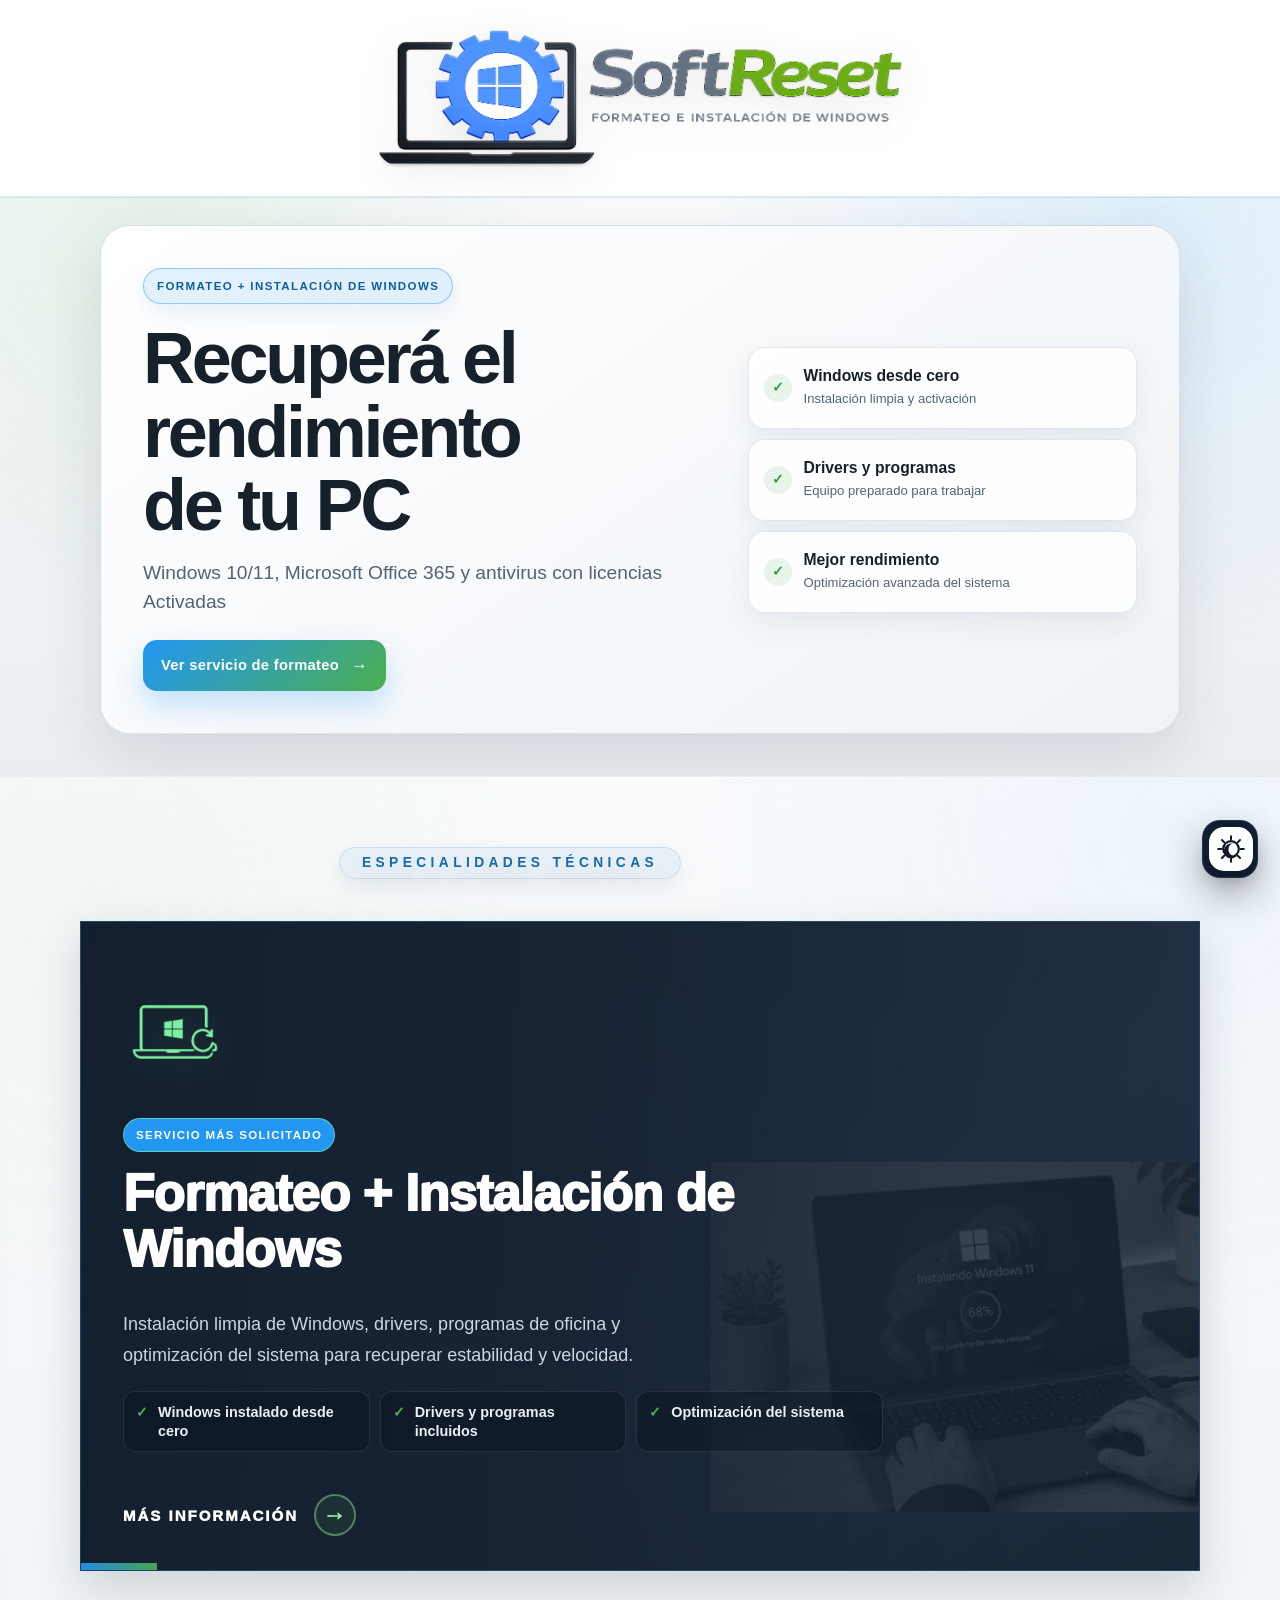
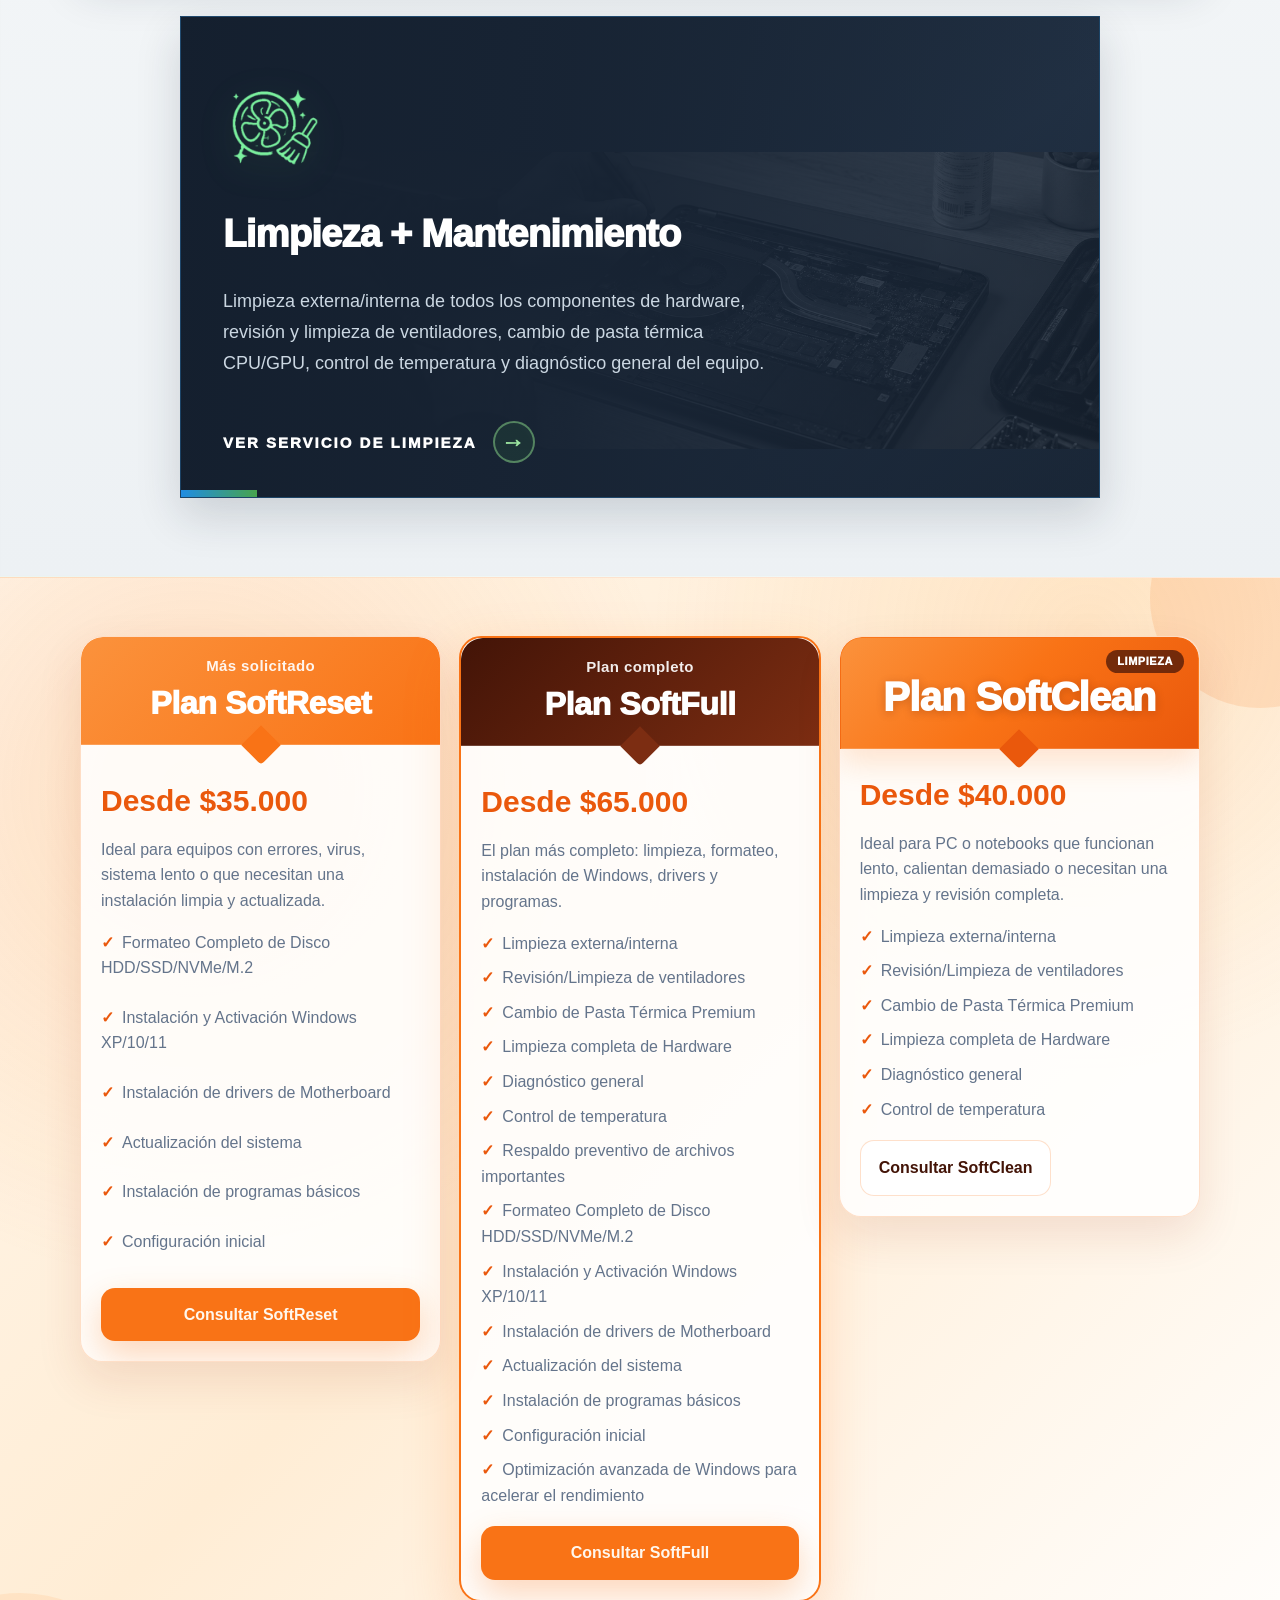
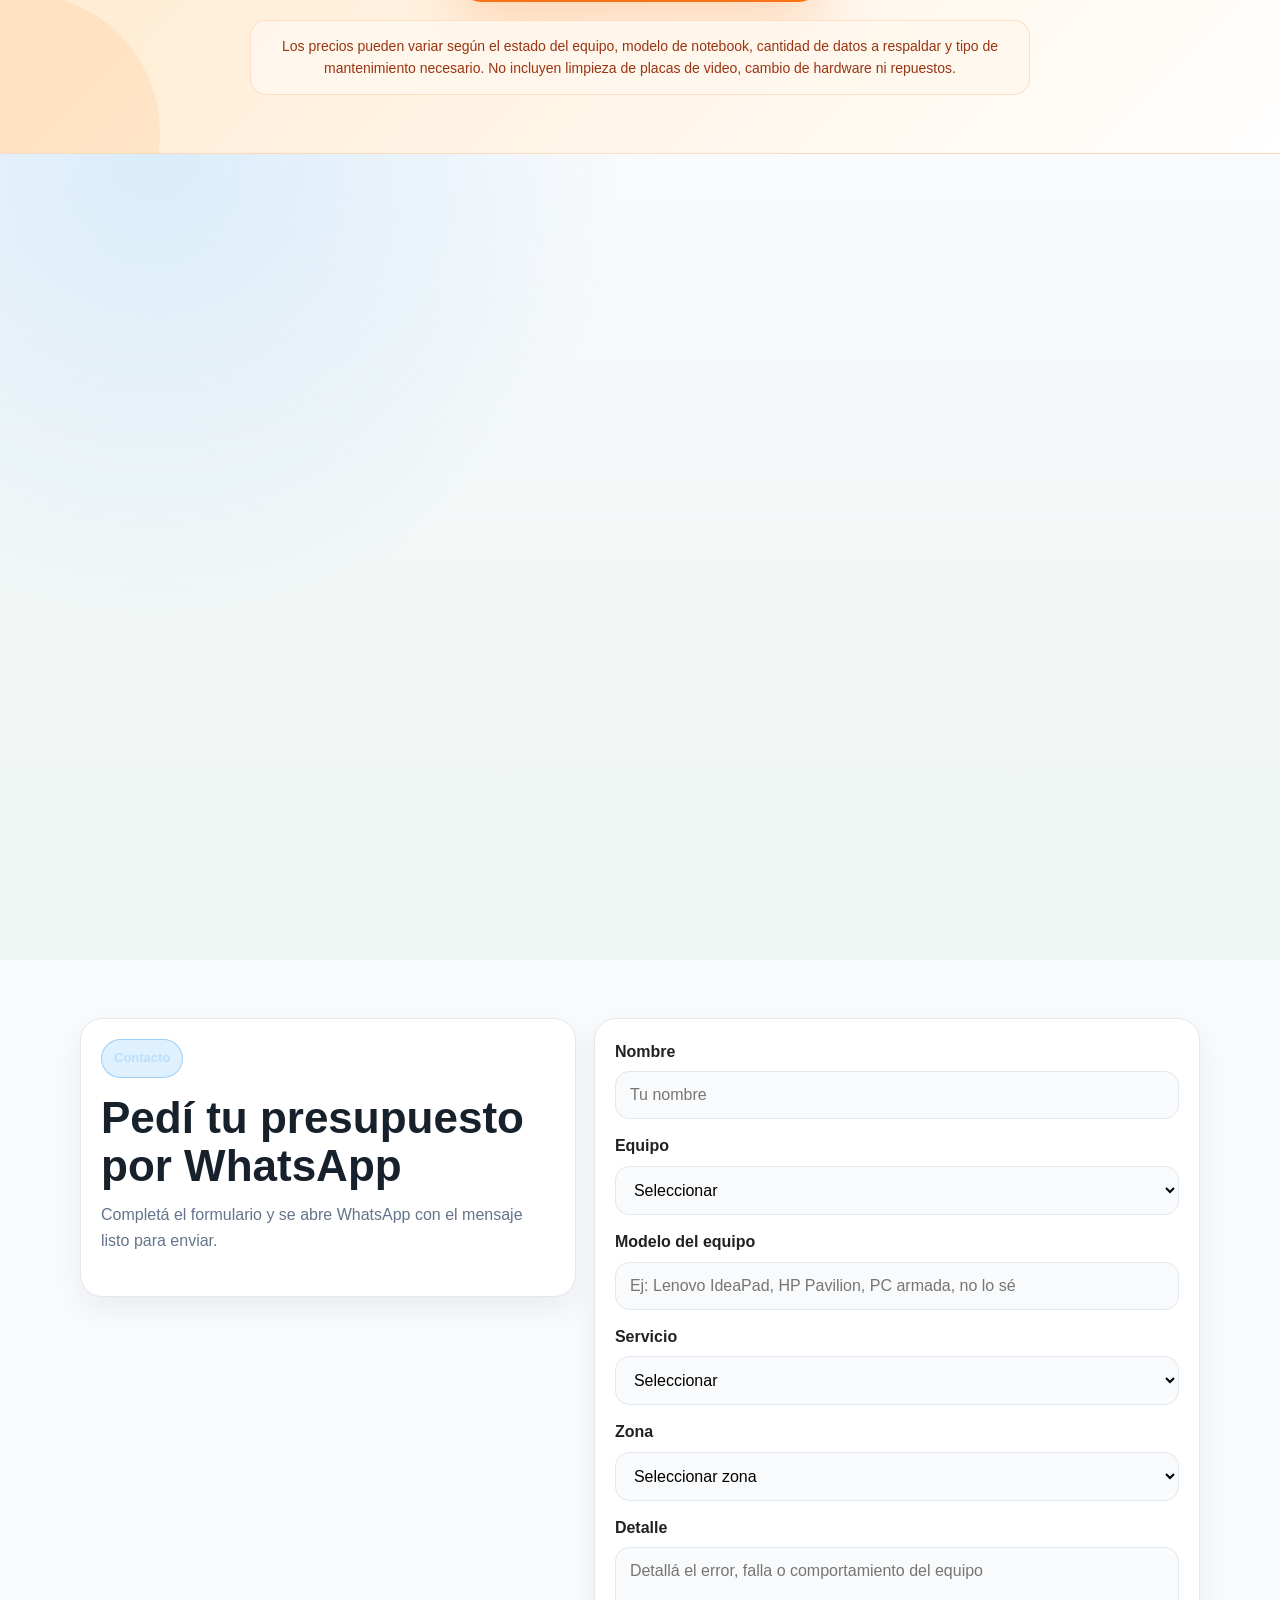
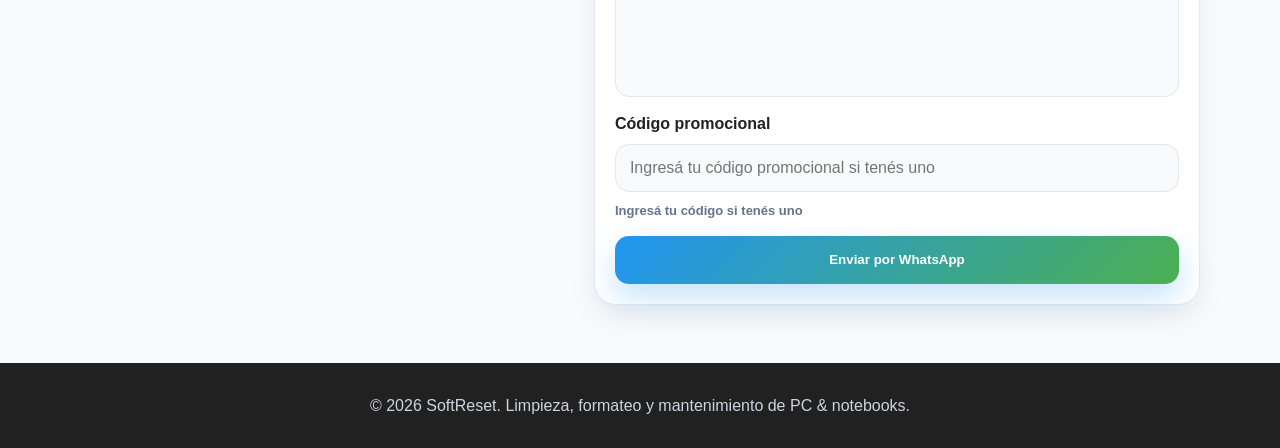
==== index.html @ 93869694 "Add files via upload" ====
<!DOCTYPE html>

<html lang="es">
<head>
<meta charset="utf-8"/>
<meta content="light dark" name="color-scheme"/><meta content="#f5f7fb" id="themeColorMeta" name="theme-color"/><meta content="width=device-width, initial-scale=1.0" name="viewport"/>
<meta content="Formateo e instalación de Windows para PC y notebooks: instalación limpia, drivers, programas, optimización y mantenimiento técnico." name="description"/>
<title>SoftReset | Formateo e instalación de Windows para PC y notebooks</title>
<script id="initialThemeScript">(function(){try{var t=localStorage.getItem('softreset-theme');document.documentElement.dataset.theme=t==='dark'?'dark':'light';}catch(e){document.documentElement.dataset.theme='light';}})();</script><link href="css/styles.css" rel="stylesheet"/>
</head>
<body>
<!-- Barra superior -->
<header class="site-header site-header--horizontal-logo" id="siteHeader">
<div class="container header-content">
<a aria-label="SoftReset inicio" class="brand brand-logo brand-logo--horizontal" href="#inicio">
<img alt="SoftReset" src="assets/img/softreset-logo-horizontal.png"/>
</a>
</div>
</header>
<!-- Hero -->
<main id="inicio">
<section class="hero hero-clean">
<div class="container">
<div class="hero-panel reveal hero-panel--formateo">
<div class="hero-copy">
<span class="badge hero-service-label">FORMATEO + INSTALACIÓN DE WINDOWS</span>
<h1>Recuperá el rendimiento de tu PC</h1>
<p>Windows 10/11, Microsoft Office 365 y antivirus con licencias Activadas</p>
<a class="hero-primary-cta" href="formateo-instalacion-windows.html">Ver servicio de formateo <span>→</span></a>
</div>
<div aria-label="Beneficios" class="hero-summary hero-summary--compact">
<div><span class="hero-summary-icon">✓</span><span><strong>Windows desde cero</strong><small>Instalación limpia y activación</small></span></div>
<div><span class="hero-summary-icon">✓</span><span><strong>Drivers y programas</strong><small>Equipo preparado para trabajar</small></span></div>
<div><span class="hero-summary-icon">✓</span><span><strong>Mejor rendimiento</strong><small>Optimización avanzada del sistema</small></span></div>
</div>
</div>
</div>
</section>
<!-- Servicios -->
<section class="section arc-services-section" id="servicios">
<div class="container">
<div class="arc-section-title reveal arc-section-title--badge-only">
<span>Especialidades técnicas</span>
</div>
<div class="arc-service-grid">
<article class="arc-service-card reveal arc-service-card--primary" tabindex="0">
<img alt="" aria-hidden="true" class="arc-service-bg" src="assets/img/formateo.png"/>
<div aria-hidden="true" class="arc-service-icon">
<img alt="" src="assets/img/icono-servicio-formateo.png"/>
</div>
<div class="arc-service-content"><span class="service-priority-badge">SERVICIO MÁS SOLICITADO</span>
<h3>Formateo + Instalación de Windows</h3>
<p>Instalación limpia de Windows, drivers, programas de oficina y optimización del sistema para recuperar estabilidad y velocidad.</p>
<ul class="service-quick-benefits"><li>Windows instalado desde cero</li><li>Drivers y programas incluidos</li><li>Optimización del sistema</li></ul>
</div>
<a aria-label="Abrir página de Formateo e Instalación de Windows" class="arc-service-link" href="formateo-instalacion-windows.html">Más información <span>→</span></a>
</article>
<article class="arc-service-card reveal arc-service-card--secondary" tabindex="0">
<img alt="" aria-hidden="true" class="arc-service-bg" src="assets/img/limpieza.png"/>
<div aria-hidden="true" class="arc-service-icon">
<img alt="" src="assets/img/icono-servicio-limpieza.png"/>
</div>
<div class="arc-service-content">
<h3>Limpieza + Mantenimiento</h3>
<p>Limpieza externa/interna de todos los componentes de hardware, revisión y limpieza de ventiladores, cambio de pasta térmica CPU/GPU, control de temperatura y diagnóstico general del equipo.</p>
</div>
<a aria-label="Abrir página de Limpieza y Mantenimiento" class="arc-service-link" href="limpieza-mantenimiento.html">Ver servicio de limpieza <span>→</span></a>
</article>
</div>
</div>
</section>
<!-- Planes -->
<section class="section" id="planes">
<div class="container">
<div class="plans-grid plans-three-vertical">
<article class="plan-card reveal plan-card--priority">
<div class="plan-head">
<span class="plan-label plan-label-dark">Más solicitado</span>
<h3>Plan SoftReset</h3>
</div>
<p class="price">Desde $35.000</p>
<p class="plan-desc">Ideal para equipos con errores, virus, sistema lento o que necesitan una instalación limpia y actualizada.</p>
<ul>
<li>Formateo Completo de Disco HDD/SSD/NVMe/M.2</li>
<li>Instalación y Activación Windows XP/10/11</li>
<li>Instalación de drivers de Motherboard</li>
<li>Actualización del sistema</li>
<li>Instalación de programas básicos</li>
<li>Configuración inicial</li>
</ul>
<a class="btn btn-primary" href="#contacto">Consultar SoftReset</a>
</article><article class="plan-card plan-featured reveal">
<div class="plan-head">
<span class="plan-label">Plan completo</span>
<h3>Plan SoftFull</h3>
</div>
<p class="price">Desde $65.000</p>
<p class="plan-desc">El plan más completo: limpieza, formateo, instalación de Windows, drivers y programas.</p>
<ul>
<li>Limpieza externa/interna</li>
<li>Revisión/Limpieza de ventiladores</li>
<li>Cambio de Pasta Térmica Premium</li>
<li>Limpieza completa de Hardware</li>
<li>Diagnóstico general</li>
<li>Control de temperatura</li>
<li>Respaldo preventivo de archivos importantes</li>
<li>Formateo Completo de Disco HDD/SSD/NVMe/M.2</li>
<li>Instalación y Activación Windows XP/10/11</li>
<li>Instalación de drivers de Motherboard</li>
<li>Actualización del sistema</li>
<li>Instalación de programas básicos</li>
<li>Configuración inicial</li>
<li>Optimización avanzada de Windows para acelerar el rendimiento</li>
</ul>
<a class="btn btn-primary" href="#contacto">Consultar SoftFull</a>
</article><article class="plan-card reveal">
<div class="plan-head">
<span class="plan-label">Limpieza</span>
<h3>Plan SoftClean</h3>
</div>
<p class="price">Desde $40.000</p>
<p class="plan-desc">Ideal para PC o notebooks que funcionan lento, calientan demasiado o necesitan una limpieza y revisión completa.</p>
<ul>
<li>Limpieza externa/interna</li>
<li>Revisión/Limpieza de ventiladores</li>
<li>Cambio de Pasta Térmica Premium</li>
<li>Limpieza completa de Hardware</li>
<li>Diagnóstico general</li>
<li>Control de temperatura</li>
</ul>
<a class="btn btn-secondary" href="#contacto">Consultar SoftClean</a>
</article></div>
<div aria-hidden="true" class="plans-hint">Deslizá <span>»»</span></div>
<p class="prices-note">
          Los precios pueden variar según el estado del equipo, modelo de notebook, cantidad de datos a respaldar y tipo de mantenimiento necesario.
          No incluyen limpieza de placas de video, cambio de hardware ni repuestos.
        </p>
</div>
</section>
<!-- Ubicación -->
<section class="section location-section" id="ubicacion">
<div class="container">
<div class="location-card location-delivery-card reveal">
<div class="location-info">
<div class="delivery-mini">
<div aria-hidden="true" class="delivery-icon">
<img alt="" src="assets/img/icono-retiro-entrega.png"/>
</div>
<div class="delivery-copy">
<span class="badge">Servicio de retiro y entrega</span>
<h2>Retiro y entrega a domicilio sin costo en CABA</h2>
</div>
</div>
<div class="location-copy">
<span class="badge">Ubicación</span>
<h2>Estamos en Humahuaca 4642 PB 2</h2>
<p>Podés abrir el mapa para ver la ubicación exacta y consultar cómo acercar tu equipo.</p>
<a class="btn btn-primary" href="https://maps.app.goo.gl/tvUy39z2bBKxJSYYA" rel="noopener" target="_blank">Abrir en Google Maps</a>
</div>
</div>
<div aria-label="Mapa de ubicación SoftReset" class="map-frame">
<iframe allowfullscreen="" loading="lazy" referrerpolicy="no-referrer-when-downgrade" src="https://www.google.com/maps?q=Humahuaca%204642%20PB%202%2C%20Ciudad%20Aut%C3%B3noma%20de%20Buenos%20Aires&amp;output=embed" title="Mapa de ubicación SoftReset">
</iframe>
</div>
</div>
</div>
</section>
<!-- Contacto -->
<section class="section" id="contacto">
<div class="container contact-grid">
<div class="contact-info reveal">
<span class="badge">Contacto</span>
<h2>Pedí tu presupuesto por WhatsApp</h2>
<p>Completá el formulario y se abre WhatsApp con el mensaje listo para enviar.</p>
<div class="contact-data">
</div>
</div>
<form class="contact-form reveal" id="contactForm">
<label>
            Nombre
            <input id="nombre" placeholder="Tu nombre" required="" type="text"/>
</label>
<label>
            Equipo
            <select id="equipo" required="">
<option value="">Seleccionar</option>
<option value="Notebook estándar">Notebook estándar</option>
<option value="Notebook Gamer">Notebook Gamer</option>
<option value="PC de escritorio">PC de escritorio</option>
<option value="Otro">Otro</option>
</select>
</label>
<label>
            Modelo del equipo
            <input id="modelo" placeholder="Ej: Lenovo IdeaPad, HP Pavilion, PC armada, no lo sé" type="text"/>
</label>
<label>
            Servicio
            <select id="servicio" required=""><option value="">Seleccionar</option><option value="Plan SoftReset - Formateo + instalación de Windows">Plan SoftReset - Formateo + instalación de Windows</option><option value="Plan SoftFull - Limpieza + formateo completo">Plan SoftFull - Limpieza + formateo completo</option><option value="Plan SoftClean - Limpieza + mantenimiento">Plan SoftClean - Limpieza + mantenimiento</option><option value="Plan SoftGPU - Limpieza de placa de video gamer">Plan SoftGPU - Limpieza de placa de video gamer</option></select>
</label>
<label>
            Zona
            <select id="zona" required="">
<option value="">Seleccionar zona</option>
<optgroup label="CABA - Barrios">
<option value="Agronomía">Agronomía</option>
<option value="Almagro">Almagro</option>
<option value="Balvanera">Balvanera</option>
<option value="Barracas">Barracas</option>
<option value="Belgrano">Belgrano</option>
<option value="Boedo">Boedo</option>
<option value="Caballito">Caballito</option>
<option value="Chacarita">Chacarita</option>
<option value="Coghlan">Coghlan</option>
<option value="Colegiales">Colegiales</option>
<option value="Constitución">Constitución</option>
<option value="Flores">Flores</option>
<option value="Floresta">Floresta</option>
<option value="La Boca">La Boca</option>
<option value="La Paternal">La Paternal</option>
<option value="Liniers">Liniers</option>
<option value="Mataderos">Mataderos</option>
<option value="Monserrat">Monserrat</option>
<option value="Monte Castro">Monte Castro</option>
<option value="Nueva Pompeya">Nueva Pompeya</option>
<option value="Núñez">Núñez</option>
<option value="Palermo">Palermo</option>
<option value="Parque Avellaneda">Parque Avellaneda</option>
<option value="Parque Chacabuco">Parque Chacabuco</option>
<option value="Parque Chas">Parque Chas</option>
<option value="Parque Patricios">Parque Patricios</option>
<option value="Puerto Madero">Puerto Madero</option>
<option value="Recoleta">Recoleta</option>
<option value="Retiro">Retiro</option>
<option value="Saavedra">Saavedra</option>
<option value="San Cristóbal">San Cristóbal</option>
<option value="San Nicolás">San Nicolás</option>
<option value="San Telmo">San Telmo</option>
<option value="Vélez Sarsfield">Vélez Sarsfield</option>
<option value="Versalles">Versalles</option>
<option value="Villa Crespo">Villa Crespo</option>
<option value="Villa del Parque">Villa del Parque</option>
<option value="Villa Devoto">Villa Devoto</option>
<option value="Villa General Mitre">Villa General Mitre</option>
<option value="Villa Lugano">Villa Lugano</option>
<option value="Villa Luro">Villa Luro</option>
<option value="Villa Ortúzar">Villa Ortúzar</option>
<option value="Villa Pueyrredón">Villa Pueyrredón</option>
<option value="Villa Real">Villa Real</option>
<option value="Villa Riachuelo">Villa Riachuelo</option>
<option value="Villa Santa Rita">Villa Santa Rita</option>
<option value="Villa Soldati">Villa Soldati</option>
<option value="Villa Urquiza">Villa Urquiza</option>
</optgroup>
<optgroup label="AMBA">
<option value="AMBA / Provincia de Buenos Aires - consultar disponibilidad">AMBA / Provincia de Buenos Aires - consultar disponibilidad</option>
</optgroup>
</select>
</label>
<label>
            Detalle
            <textarea id="detalle" placeholder="Detallá el error, falla o comportamiento del equipo" rows="4"></textarea>
</label>
<label>
            Código promocional
            <input autocapitalize="characters" autocomplete="off" id="codigoPromo" inputmode="text" placeholder="Ingresá tu código promocional si tenés uno" type="text"/>
<small class="promo-help" id="promoHelp">Ingresá tu código si tenés uno</small>
</label>
<button class="btn btn-primary" type="submit">Enviar por WhatsApp</button>
</form>
</div>
</section>
</main>
<!-- Botón flotante -->
<!-- Barra inferior móvil -->

<nav aria-label="Navegación rápida" class="mobile-bottom-bar">
<div class="mobile-bottom-links">
<a href="#servicios">Servicios</a>
<a href="#planes">Planes</a>
<a href="#contacto">Contacto</a>
</div>
<button aria-label="Activar modo oscuro" aria-pressed="false" class="theme-toggle" title="Cambiar tema" type="button">
<svg aria-hidden="true" class="theme-toggle-icon" focusable="false" viewbox="0 0 48 48">
<circle cx="24" cy="24" fill="none" r="12.5" stroke="currentColor" stroke-width="3.5"></circle>
<path d="M27.5 14.5c-4.4 1.3-7.6 5.4-7.6 10.2 0 5.9 4.8 10.7 10.7 10.7 1.1 0 2.2-.2 3.2-.5-2.2 2.5-5.4 4.1-9 4.1-6.6 0-12-5.4-12-12 0-6.2 4.7-11.3 10.8-11.9 1.4-.2 2.7 0 3.9.4Z" fill="currentColor"></path>
<g fill="none" stroke="currentColor" stroke-linecap="round" stroke-width="3.2">
<path d="M24 3.5v5"></path><path d="M24 39.5v5"></path><path d="M3.5 24h5"></path><path d="M39.5 24h5"></path>
<path d="m9.5 9.5 3.6 3.6"></path><path d="m34.9 34.9 3.6 3.6"></path><path d="m38.5 9.5-3.6 3.6"></path><path d="m13.1 34.9-3.6 3.6"></path>
</g>
</svg>
</button>
</nav><footer>
<div class="container">
<p>© 2026 SoftReset. Limpieza, formateo y mantenimiento de PC &amp; notebooks.</p>
</div>
</footer>
<script src="js/main.js"></script>
</body>
</html>
---- css/styles.css ----
:root {
  --bg: #f5f7fb;
  --dark: #0f172a;
  --dark-soft: #1e293b;
  --text: #1f2937;
  --muted: #64748b;
  --primary: #2196F3;
  --primary-dark: #1976D2;
  --card: #ffffff;
  --line: #e2e8f0;
  --shadow: 0 18px 45px rgba(15, 23, 42, 0.12);
  --radius: 22px;
}

* {
  box-sizing: border-box;
  margin: 0;
  padding: 0;
}

html {
  scroll-behavior: smooth;
}

body {
  font-family: Arial, Helvetica, sans-serif;
  background: var(--bg);
  color: var(--text);
  line-height: 1.6;
  padding-bottom: 68px;
}

img {
  max-width: 100%;
  display: block;
}

a {
  color: inherit;
  text-decoration: none;
}

button,
input,
select,
textarea {
  font-family: inherit;
}

.container {
  width: min(1120px, calc(100% - 32px));
  margin: 0 auto;
}

/* Header */
.site-header {
  position: sticky;
  top: 0;
  z-index: 50;
  background: rgba(15, 23, 42, 0.92);
  backdrop-filter: blur(12px);
  color: #fff;
  border-bottom: 1px solid rgba(255,255,255,0.08);
}

.header-content {
  min-height: 72px;
  display: flex;
  align-items: center;
  justify-content: space-between;
}

.brand {
  display: inline-flex;
  align-items: center;
  gap: 10px;
}

.brand-icon {
  width: 44px;
  height: 44px;
  border-radius: 14px;
  display: grid;
  place-items: center;
  font-weight: 900;
  background: linear-gradient(135deg, var(--primary), #4CAF50);
  color: #061018;
}

.brand small {
  display: block;
  color: #cbd5e1;
  font-size: 12px;
  margin-top: -2px;
}

.menu-btn {
  width: 44px;
  height: 44px;
  border: 0;
  border-radius: 12px;
  background: rgba(255,255,255,0.08);
  display: grid;
  place-items: center;
  gap: 4px;
  padding: 10px;
}

.menu-btn span {
  width: 22px;
  height: 2px;
  background: #fff;
  border-radius: 10px;
}

.nav-menu {
  position: fixed;
  top: 72px;
  left: 16px;
  right: 16px;
  background: #111827;
  border: 1px solid rgba(255,255,255,0.08);
  border-radius: 18px;
  padding: 14px;
  display: none;
  box-shadow: var(--shadow);
}

.nav-menu.active {
  display: grid;
}

.nav-menu a {
  padding: 14px;
  border-radius: 12px;
  color: #e5e7eb;
}

.nav-menu a:hover,
.nav-cta {
  background: rgba(33, 150, 243, 0.14);
}

/* Hero */
.hero {
  padding: 38px 0 34px;
  background:
    radial-gradient(circle at top right, rgba(33,150,243,0.24), transparent 34%),
    linear-gradient(180deg, #0f172a 0%, #1e293b 100%);
  color: #fff;
  overflow: hidden;
}

.hero-grid {
  display: block;
}

.badge {
  display: inline-flex;
  width: fit-content;
  padding: 8px 12px;
  border-radius: 999px;
  background: rgba(33, 150, 243, 0.15);
  color: #81C784;
  border: 1px solid rgba(129, 199, 132, 0.25);
  font-size: 13px;
  font-weight: 700;
  margin-bottom: 16px;
}

.hero h1 {
  font-size: clamp(31px, 8.5vw, 64px);
  line-height: 1.05;
  letter-spacing: -1.2px;
  margin-bottom: 16px;
}

.hero p {
  color: #cbd5e1;
  font-size: 17px;
  margin-bottom: 24px;
}


.btn {
  min-height: 48px;
  border: 0;
  border-radius: 14px;
  display: inline-flex;
  justify-content: center;
  align-items: center;
  padding: 14px 18px;
  font-weight: 800;
  cursor: pointer;
  transition: transform 0.2s ease, background 0.2s ease, box-shadow 0.2s ease;
}

.btn:active {
  transform: scale(0.98);
}

.btn-primary {
  background: var(--primary);
  color: #052e16;
  box-shadow: 0 12px 30px rgba(33, 150, 243, 0.28);
}

.btn-primary:hover {
  background: var(--primary-dark);
}

.btn-secondary {
  background: #fff;
  color: var(--dark);
  border: 1px solid var(--line);
}








/* Secciones */
.section {
  padding: 58px 0;
}

.section-light {
  background: #fff;
}

.section-dark {
  background: var(--dark);
  color: #fff;
}

.section-title {
  text-align: center;
  max-width: 720px;
  margin: 0 auto 28px;
}

.section-title span {
  display: inline-block;
  color: var(--primary-dark);
  font-weight: 900;
  margin-bottom: 8px;
}

.section-dark .section-title span {
  color: #81C784;
}

.section-title h2 {
  font-size: clamp(28px, 7vw, 44px);
  line-height: 1.1;
  margin-bottom: 10px;
}

.section-title p {
  color: var(--muted);
}

.section-dark .section-title p {
  color: #cbd5e1;
}

/* Servicios */
.service-grid {
  display: grid;
  gap: 16px;
}

.service-card,
.plan-card,
.step,
.contact-form,
.contact-info,
.faq-list {
  background: var(--card);
  border: 1px solid var(--line);
  border-radius: var(--radius);
  padding: 20px;
  box-shadow: 0 12px 30px rgba(15, 23, 42, 0.06);
}

.service-card img {
  height: 145px;
  width: 100%;
  object-fit: cover;
  background: #eff6ff;
  border-radius: 18px;
  margin-bottom: 16px;
}

.service-card h3,
.step h3,
.plan-card h3 {
  margin-bottom: 8px;
  color: var(--dark);
}

.service-card p,
.step p,
.plan-card li {
  color: var(--muted);
}

/* Steps */
.steps {
  display: grid;
  gap: 16px;
}

.step {
  background: var(--dark-soft);
  border-color: rgba(255,255,255,0.08);
}

.step span {
  display: inline-grid;
  place-items: center;
  width: 42px;
  height: 42px;
  border-radius: 14px;
  background: rgba(33, 150, 243, 0.15);
  color: #81C784;
  font-weight: 900;
  margin-bottom: 12px;
}

.step h3 {
  color: #fff;
}

.step p {
  color: #cbd5e1;
}

/* Planes */
.plans-grid {
  display: flex;
  gap: 16px;
  overflow-x: auto;
  overflow-y: visible;
  scroll-snap-type: x mandatory;
  padding: 4px 6px 18px;
  margin: 0 -6px;
  -webkit-overflow-scrolling: touch;
}

.plans-grid::-webkit-scrollbar {
  height: 8px;
}

.plans-grid::-webkit-scrollbar-thumb {
  background: #cbd5e1;
  border-radius: 999px;
}

.plan-card {
  position: relative;
  min-width: min(86vw, 370px);
  flex: 0 0 auto;
  scroll-snap-align: center;
}

.plan-featured {
  border: 2px solid var(--primary);
  transform: none;
}

.plan-label {
  display: inline-block;
  background: var(--primary);
  color: #052e16;
  padding: 6px 10px;
  border-radius: 999px;
  font-size: 12px;
  font-weight: 900;
  margin-bottom: 12px;
}

.price {
  font-size: 30px;
  font-weight: 900;
  color: var(--primary-dark);
  margin: 10px 0 16px;
}

.plan-card ul {
  list-style: none;
  display: grid;
  gap: 9px;
  margin-bottom: 18px;
}

.plan-card li::before {
  content: "✓";
  color: var(--primary-dark);
  font-weight: 900;
  margin-right: 8px;
}

/* FAQ */
.faq-question {
  width: 100%;
  border: 0;
  background: #fff;
  color: var(--dark);
  font-size: 16px;
  font-weight: 900;
  display: flex;
  justify-content: space-between;
  align-items: center;
  padding: 18px 0;
  cursor: pointer;
  text-align: left;
}

.faq-question:not(:first-child) {
  border-top: 1px solid var(--line);
}

.faq-question span {
  font-size: 24px;
  color: var(--primary-dark);
}

.faq-answer {
  max-height: 0;
  overflow: hidden;
  transition: max-height 0.25s ease;
  color: var(--muted);
}

.faq-answer.open {
  max-height: 160px;
  padding-bottom: 16px;
}

/* Contacto */
.contact-grid {
  display: grid;
  gap: 18px;
}

.contact-info h2 {
  font-size: clamp(28px, 7vw, 44px);
  line-height: 1.1;
  margin-bottom: 12px;
}

.contact-info p {
  color: var(--muted);
}

.contact-data {
  display: grid;
  gap: 10px;
  margin-top: 22px;
}

.contact-form {
  display: grid;
  gap: 14px;
}

.contact-form label {
  display: grid;
  gap: 7px;
  font-weight: 800;
  color: var(--dark);
}

.contact-form input,
.contact-form select,
.contact-form textarea {
  width: 100%;
  border: 1px solid var(--line);
  background: #f8fafc;
  border-radius: 14px;
  padding: 14px;
  font-size: 16px;
  outline: none;
}

.contact-form input:focus,
.contact-form select:focus,
.contact-form textarea:focus {
  border-color: var(--primary);
  box-shadow: 0 0 0 4px rgba(33,150,243,0.14);
}

/* WhatsApp y barra móvil */
.whatsapp-float {
  position: fixed;
  right: 16px;
  bottom: 84px;
  z-index: 60;
  background: var(--primary);
  color: #052e16;
  font-weight: 900;
  padding: 14px 18px;
  border-radius: 999px;
  box-shadow: 0 14px 30px rgba(33,150,243,0.35);
}

.mobile-bottom-bar {
  position: fixed;
  left: 12px;
  right: 12px;
  bottom: 12px;
  z-index: 55;
  display: grid;
  grid-template-columns: repeat(3, 1fr);
  background: rgba(15, 23, 42, 0.94);
  border: 1px solid rgba(255,255,255,0.08);
  border-radius: 20px;
  overflow: hidden;
  box-shadow: var(--shadow);
}

.mobile-bottom-bar a {
  color: #fff;
  text-align: center;
  padding: 14px 8px;
  font-size: 13px;
  font-weight: 800;
}

.mobile-bottom-bar a:hover {
  background: rgba(33,150,243,0.14);
}

footer {
  background: var(--dark);
  color: #cbd5e1;
  padding: 30px 0 96px;
  text-align: center;
}

/* Animaciones */
.reveal {
  opacity: 0;
  transform: translateY(18px);
  transition: opacity 0.55s ease, transform 0.55s ease;
}

.reveal.active {
  opacity: 1;
  transform: translateY(0);
}

/* Tablet y escritorio */
@media (min-width: 620px) {
  body {
    padding-bottom: 0;
  }

  

  .service-grid,
  .steps {
    grid-template-columns: repeat(2, 1fr);
  }

  .gallery-grid {
    grid-template-columns: repeat(4, 1fr);
  }

  .mobile-bottom-bar {
    display: none;
  }

  .whatsapp-float {
    bottom: 22px;
  }

  footer {
    padding-bottom: 30px;
  }
}

@media (min-width: 920px) {
  .menu-btn {
    display: none;
  }

  .nav-menu {
    position: static;
    display: flex;
    align-items: center;
    gap: 4px;
    background: transparent;
    border: 0;
    box-shadow: none;
    padding: 0;
  }

  .nav-menu a {
    padding: 10px 12px;
  }

  .nav-cta {
    background: var(--primary);
    color: #052e16 !important;
    font-weight: 900;
  }

  .hero {
    padding: 70px 0;
    background:
      radial-gradient(circle at top right, rgba(33,150,243,0.26), transparent 31%),
      linear-gradient(135deg, #0f172a 0%, #111827 55%, #1e293b 100%);
  }

  .hero-grid {
  display: block;
}

  

  .service-grid {
    grid-template-columns: repeat(4, 1fr);
  }

  .plans-grid {
    display: grid;
    grid-template-columns: repeat(3, 1fr);
    overflow: visible;
    padding: 0;
    margin: 0;
  }

  .plan-card {
    min-width: 0;
    flex: initial;
  }

  .plan-featured {
    transform: scale(1.01);
  }

  .contact-grid {
    grid-template-columns: 0.9fr 1.1fr;
    align-items: start;
  }
}


/* Corrección V5: hero limpio, sin tarjetas ni placeholder */
.hero-text {
  max-width: 760px;
}

@media (min-width: 920px) {
  .hero-text {
    max-width: 820px;
  }
}


/* Corrección V6: mobile limpio y sin desbordes */
html,
body {
  max-width: 100%;
  overflow-x: hidden;
}

.hero {
  padding: 42px 0 48px;
}

.hero-grid {
  display: block;
  width: 100%;
}

.hero-text {
  display: block;
  width: 100%;
  max-width: 760px;
  min-width: 0;
}

.hero h1 {
  max-width: 100%;
  overflow-wrap: break-word;
  word-break: normal;
  hyphens: auto;
}

.hero p {
  max-width: 680px;
}

#planes {
  scroll-margin-top: 86px;
}

#proceso {
  scroll-margin-top: 86px;
}

/* Los planes quedan debajo de Servicios y en celular se deslizan horizontalmente */
@media (max-width: 619px) {
  .plans-grid {
    display: flex;
    gap: 14px;
    overflow-x: auto;
    scroll-snap-type: x mandatory;
    padding: 4px 16px 18px;
    margin-left: -16px;
    margin-right: -16px;
  }

  .plan-card {
    min-width: 82vw;
    max-width: 82vw;
    scroll-snap-align: start;
  }

  .section {
    padding: 46px 0;
  }

  .hero h1 {
    font-size: clamp(34px, 11vw, 48px);
    line-height: 1.04;
  }
}

@media (min-width: 620px) {
  .plans-grid {
    display: grid;
    grid-template-columns: repeat(3, minmax(0, 1fr));
    overflow: visible;
    padding: 0;
    margin: 0;
  }

  .plan-card {
    min-width: 0;
    max-width: none;
  }
}


/* Corrección V7: dos planes verticales */
.service-grid {
  display: grid;
  grid-template-columns: 1fr;
  gap: 16px;
  max-width: 900px;
  margin: 0 auto;
}

.plans-grid,
.plans-two-vertical {
  display: grid !important;
  grid-template-columns: 1fr !important;
  gap: 18px !important;
  max-width: 820px;
  margin: 0 auto !important;
  padding: 0 !important;
  overflow: visible !important;
}

.plan-card {
  width: 100% !important;
  min-width: 0 !important;
  max-width: none !important;
  scroll-snap-align: unset !important;
}

.plan-featured {
  transform: none !important;
}

.plan-desc {
  color: var(--muted);
  margin: -4px 0 16px;
}

.plan-label-dark {
  background: #0f172a;
  color: #ffffff;
}

@media (max-width: 619px) {
  .plans-grid,
  .plans-two-vertical {
    display: grid !important;
    grid-template-columns: 1fr !important;
    overflow: visible !important;
    margin-left: 0 !important;
    margin-right: 0 !important;
    padding: 0 !important;
  }

  .plan-card {
    min-width: 0 !important;
    max-width: none !important;
  }
}

@media (min-width: 720px) {
  .service-grid {
    grid-template-columns: repeat(2, minmax(0, 1fr));
  }
}


/* Corrección V8: tercer plan combinado */
.plans-three-vertical {
  display: grid !important;
  grid-template-columns: 1fr !important;
  gap: 18px !important;
  max-width: 860px;
  margin: 0 auto !important;
  padding: 0 !important;
  overflow: visible !important;
}

.plans-three-vertical .plan-card {
  width: 100% !important;
  min-width: 0 !important;
  max-width: none !important;
}

.plans-three-vertical .plan-featured {
  border: 2px solid var(--primary);
  box-shadow: 0 18px 45px rgba(33, 150, 243, 0.16);
}

@media (min-width: 960px) {
  .plans-three-vertical {
    grid-template-columns: repeat(3, minmax(0, 1fr)) !important;
    max-width: 1120px;
    align-items: stretch;
  }
}


/* Corrección V9: inicio más prolijo y legible en móvil */
.hero-clean {
  padding: 28px 0 42px;
  background:
    radial-gradient(circle at 15% 20%, rgba(33, 150, 243, 0.22), transparent 32%),
    radial-gradient(circle at 85% 15%, rgba(76, 175, 80, 0.13), transparent 30%),
    linear-gradient(135deg, #0f172a 0%, #111827 56%, #0f2a24 100%);
  color: #ffffff;
}

.hero-clean .container {
  width: min(1120px, calc(100% - 28px));
}

.hero-panel {
  width: 100%;
  max-width: 1080px;
  margin: 0 auto;
  border: 1px solid rgba(255,255,255,0.10);
  border-radius: 30px;
  padding: 22px;
  background:
    linear-gradient(135deg, rgba(255,255,255,0.08), rgba(255,255,255,0.03)),
    rgba(15, 23, 42, 0.72);
  box-shadow: 0 22px 55px rgba(2, 6, 23, 0.30);
  overflow: hidden;
}

.hero-copy {
  width: 100%;
  min-width: 0;
}

.hero-copy .badge {
  margin-bottom: 16px;
  color: #bbf7d0;
  background: rgba(33, 150, 243, 0.13);
  border-color: rgba(187, 247, 208, 0.22);
}

.hero-copy h1 {
  max-width: 780px;
  margin: 0 0 16px;
  color: #ffffff;
  font-size: clamp(34px, 8.6vw, 62px);
  line-height: 1.04;
  letter-spacing: -1.6px;
  overflow-wrap: normal;
  word-break: normal;
  hyphens: none;
}

.hero-copy h1 span {
  display: block;
  color: #81C784;
  font-size: clamp(28px, 7vw, 52px);
  margin-bottom: 4px;
}

.hero-copy p {
  max-width: 720px;
  margin: 0;
  color: #cbd5e1;
  font-size: clamp(16px, 4.2vw, 20px);
  line-height: 1.55;
  letter-spacing: 0;
}

.hero-tags {
  display: flex;
  flex-wrap: wrap;
  gap: 10px;
  margin-top: 22px;
}

.hero-tags span {
  display: inline-flex;
  align-items: center;
  min-height: 38px;
  padding: 8px 12px;
  border-radius: 999px;
  background: rgba(255,255,255,0.09);
  border: 1px solid rgba(255,255,255,0.10);
  color: #e5e7eb;
  font-size: 14px;
  font-weight: 800;
}

.hero-summary {
  display: grid;
  grid-template-columns: 1fr;
  gap: 12px;
  margin-top: 22px;
}

.hero-summary div {
  padding: 16px;
  border-radius: 20px;
  background: rgba(15, 23, 42, 0.72);
  border: 1px solid rgba(255,255,255,0.10);
}

.hero-summary strong {
  display: block;
  color: #ffffff;
  font-size: 16px;
  margin-bottom: 4px;
}

.hero-summary small {
  display: block;
  color: #cbd5e1;
  font-size: 14px;
  line-height: 1.35;
}

@media (max-width: 420px) {
  .hero-clean {
    padding: 22px 0 34px;
  }

  .hero-clean .container {
    width: min(100% - 22px, 1120px);
  }

  .hero-panel {
    border-radius: 24px;
    padding: 18px;
  }

  .hero-copy h1 {
    font-size: clamp(30px, 8.9vw, 40px);
    letter-spacing: -0.9px;
    line-height: 1.08;
  }

  .hero-copy h1 span {
    font-size: clamp(26px, 7.5vw, 34px);
  }

  .hero-copy p {
    font-size: 16px;
    line-height: 1.5;
  }

  .hero-tags span {
    font-size: 13px;
    min-height: 34px;
  }
}

@media (min-width: 760px) {
  .hero-panel {
    padding: 34px;
  }

  .hero-summary {
    grid-template-columns: repeat(3, minmax(0, 1fr));
  }
}

@media (min-width: 980px) {
  .hero-panel {
    display: grid;
    grid-template-columns: 1.3fr 0.7fr;
    gap: 30px;
    align-items: center;
    padding: 42px;
  }

  .hero-summary {
    grid-template-columns: 1fr;
    margin-top: 0;
  }
}


/* Corrección V10: planes horizontales con indicador de deslizamiento */
#planes .container {
  position: relative;
}

.plans-hint {
  display: none;
}

/* Celular: carrusel horizontal */
@media (max-width: 619px) {
  #planes .plans-grid,
  #planes .plans-two-vertical,
  #planes .plans-three-vertical {
    display: flex !important;
    grid-template-columns: none !important;
    gap: 14px !important;
    max-width: none !important;
    width: auto !important;
    margin-left: -16px !important;
    margin-right: -16px !important;
    padding: 4px 16px 24px !important;
    overflow-x: auto !important;
    overflow-y: visible !important;
    scroll-snap-type: x mandatory;
    scroll-padding-left: 16px;
    -webkit-overflow-scrolling: touch;
  }

  #planes .plans-grid::-webkit-scrollbar,
  #planes .plans-two-vertical::-webkit-scrollbar,
  #planes .plans-three-vertical::-webkit-scrollbar {
    display: none;
  }

  #planes .plans-grid,
  #planes .plans-two-vertical,
  #planes .plans-three-vertical {
    scrollbar-width: none;
  }

  #planes .plan-card {
    flex: 0 0 84vw !important;
    width: 84vw !important;
    min-width: 84vw !important;
    max-width: 84vw !important;
    scroll-snap-align: start !important;
  }

  #planes .plan-featured {
    transform: none !important;
  }

  .plans-hint {
    position: absolute;
    right: 8px;
    top: 158px;
    z-index: 3;
    display: inline-flex;
    align-items: center;
    gap: 7px;
    padding: 9px 12px;
    border-radius: 999px;
    background: rgba(15, 23, 42, 0.56);
    color: rgba(255, 255, 255, 0.92);
    backdrop-filter: blur(8px);
    box-shadow: 0 10px 28px rgba(15, 23, 42, 0.18);
    font-size: 13px;
    font-weight: 900;
    pointer-events: none;
    animation: hintMove 1.4s ease-in-out infinite;
  }

  .plans-hint span {
    font-size: 18px;
    line-height: 1;
    letter-spacing: -2px;
  }

  #planes .container::after {
    content: "";
    position: absolute;
    right: -16px;
    top: 210px;
    bottom: 34px;
    width: 72px;
    pointer-events: none;
    background: linear-gradient(90deg, rgba(245, 247, 251, 0), rgba(245, 247, 251, 0.96));
  }
}

/* Escritorio/tablet: 3 columnas normales */
@media (min-width: 620px) {
  #planes .plans-grid,
  #planes .plans-three-vertical {
    display: grid !important;
    grid-template-columns: repeat(3, minmax(0, 1fr)) !important;
    gap: 18px !important;
    max-width: 1120px !important;
    margin: 0 auto !important;
    padding: 0 !important;
    overflow: visible !important;
  }

  #planes .plan-card {
    width: auto !important;
    min-width: 0 !important;
    max-width: none !important;
    flex: initial !important;
  }
}

@keyframes hintMove {
  0%, 100% {
    transform: translateX(0);
    opacity: 0.78;
  }
  50% {
    transform: translateX(7px);
    opacity: 1;
  }
}


/* Corrección V11: sección Proceso eliminada */
#contacto {
  scroll-margin-top: 86px;
}


/* Corrección V12: precios finales y nota */
.prices-note {
  max-width: 780px;
  margin: 18px auto 0;
  padding: 14px 16px;
  border-radius: 16px;
  background: rgba(15, 23, 42, 0.06);
  border: 1px solid rgba(15, 23, 42, 0.08);
  color: var(--muted);
  font-size: 14px;
  text-align: center;
}

@media (max-width: 619px) {
  .prices-note {
    margin-top: 8px;
    text-align: left;
  }
}


/* Corrección V19: evitar que el degradado del carrusel tape la nota de precios */
#planes .container::after {
  display: none !important;
}

.prices-note {
  position: relative;
  z-index: 1;
}


/* Corrección V22: logo real en el header */
.brand-logo {
  display: inline-flex;
  align-items: center;
  min-width: 0;
  max-width: calc(100% - 74px);
}

.brand-logo img {
  display: block;
  height: 54px;
  width: auto;
  max-width: 245px;
  object-fit: contain;
  border-radius: 0;
}

.brand-icon,
.brand-logo span,
.brand-logo strong,
.brand-logo small {
  display: none !important;
}

.header-content {
  gap: 14px;
}

@media (max-width: 420px) {
  .brand-logo img {
    height: 48px;
    max-width: 220px;
  }
}

@media (min-width: 920px) {
  .brand-logo img {
    height: 58px;
    max-width: 285px;
  }
}


/* Corrección V23: logo más grande en el header */
.site-header .header-content {
  min-height: 92px;
}

.brand-logo img {
  height: 78px !important;
  max-width: 360px !important;
}

@media (max-width: 420px) {
  .site-header .header-content {
    min-height: 86px;
  }

  .brand-logo img {
    height: 68px !important;
    max-width: 280px !important;
  }
}

@media (min-width: 920px) {
  .site-header .header-content {
    min-height: 96px;
  }

  .brand-logo img {
    height: 82px !important;
    max-width: 390px !important;
  }
}


/* Corrección V25: vuelve el logo original, recortado y más visible */
.site-header .header-content {
  min-height: 86px !important;
  display: flex;
  align-items: center;
  justify-content: space-between;
}

.brand-logo {
  display: flex !important;
  align-items: center !important;
  max-width: calc(100% - 78px) !important;
}

.brand-logo img {
  height: 72px !important;
  width: auto !important;
  max-width: 360px !important;
  object-fit: contain !important;
  border-radius: 0 !important;
}

@media (max-width: 420px) {
  .site-header .header-content {
    min-height: 82px !important;
  }

  .brand-logo img {
    height: 64px !important;
    max-width: 285px !important;
  }
}

@media (min-width: 920px) {
  .site-header .header-content {
    min-height: 90px !important;
  }

  .brand-logo img {
    height: 76px !important;
    max-width: 420px !important;
  }
}


/* Corrección V26: usar el logo exacto enviado por el usuario */
.site-header .header-content {
  min-height: 86px !important;
  display: flex;
  align-items: center;
  justify-content: space-between;
}

.brand-logo {
  display: flex !important;
  align-items: center !important;
  max-width: calc(100% - 78px) !important;
}

.brand-logo img {
  height: auto !important;
  width: min(360px, calc(100vw - 112px)) !important;
  max-height: 70px !important;
  object-fit: contain !important;
  border-radius: 0 !important;
}

@media (max-width: 420px) {
  .site-header .header-content {
    min-height: 82px !important;
  }

  .brand-logo img {
    width: min(285px, calc(100vw - 104px)) !important;
    max-height: 62px !important;
  }
}

@media (min-width: 920px) {
  .site-header .header-content {
    min-height: 90px !important;
  }

  .brand-logo img {
    width: 420px !important;
    max-height: 76px !important;
  }
}


/* Corrección V27: logo centrado y más alargado en el header */
.site-header .header-content {
  position: relative !important;
  min-height: 104px !important;
  display: flex !important;
  align-items: center !important;
  justify-content: center !important;
  padding-left: 78px !important;
  padding-right: 78px !important;
}

.brand-logo {
  display: flex !important;
  align-items: center !important;
  justify-content: center !important;
  width: 100% !important;
  max-width: none !important;
}

.brand-logo img {
  width: min(560px, calc(100vw - 170px)) !important;
  height: auto !important;
  max-height: 86px !important;
  object-fit: contain !important;
  border-radius: 0 !important;
}

.menu-btn {
  position: absolute !important;
  right: 0 !important;
  top: 50% !important;
  transform: translateY(-50%) !important;
}

@media (max-width: 420px) {
  .site-header .header-content {
    min-height: 96px !important;
    padding-left: 62px !important;
    padding-right: 74px !important;
  }

  .brand-logo img {
    width: min(430px, calc(100vw - 146px)) !important;
    max-height: 78px !important;
  }
}

@media (min-width: 920px) {
  .site-header .header-content {
    min-height: 110px !important;
  }

  .brand-logo img {
    width: 620px !important;
    max-height: 92px !important;
  }
}


/* Corrección V28: logo grande sobresaliendo sin agrandar el fondo del header */
.site-header {
  overflow: visible !important;
}

.site-header .container,
.site-header .header-content {
  overflow: visible !important;
}

.site-header .header-content {
  position: relative !important;
  min-height: 82px !important;
  height: 82px !important;
  display: flex !important;
  align-items: center !important;
  justify-content: center !important;
  padding-left: 72px !important;
  padding-right: 72px !important;
}

.brand-logo {
  position: absolute !important;
  left: 50% !important;
  top: 50% !important;
  transform: translate(-50%, -50%) !important;
  z-index: 3 !important;
  display: flex !important;
  align-items: center !important;
  justify-content: center !important;
  width: auto !important;
  max-width: none !important;
  pointer-events: auto !important;
}

.brand-logo img {
  width: min(620px, calc(100vw - 130px)) !important;
  height: auto !important;
  max-height: none !important;
  object-fit: contain !important;
  border-radius: 0 !important;
  transform: scale(1.18) !important;
  transform-origin: center center !important;
}

.menu-btn {
  position: absolute !important;
  right: 0 !important;
  top: 50% !important;
  transform: translateY(-50%) !important;
  z-index: 5 !important;
}

.hero-clean,
.hero {
  position: relative !important;
  z-index: 1 !important;
}

/* En móvil: logo grande, pero sin tapar el menú */
@media (max-width: 420px) {
  .site-header .header-content {
    min-height: 78px !important;
    height: 78px !important;
    padding-left: 54px !important;
    padding-right: 70px !important;
  }

  .brand-logo img {
    width: min(500px, calc(100vw - 112px)) !important;
    transform: scale(1.26) !important;
  }
}

/* En escritorio: más alargado y protagonista */
@media (min-width: 920px) {
  .site-header .header-content {
    min-height: 86px !important;
    height: 86px !important;
  }

  .brand-logo img {
    width: 720px !important;
    transform: scale(1.16) !important;
  }
}


/* Corrección V29: logo más abajo y sin menú hamburguesa */
.site-header {
  overflow: visible !important;
}

.site-header .container,
.site-header .header-content {
  overflow: visible !important;
}

.site-header .header-content {
  position: relative !important;
  min-height: 82px !important;
  height: 82px !important;
  display: flex !important;
  align-items: center !important;
  justify-content: center !important;
  padding-left: 0 !important;
  padding-right: 0 !important;
}

.brand-logo {
  position: absolute !important;
  left: 50% !important;
  top: 62% !important;
  transform: translate(-50%, -50%) !important;
  z-index: 6 !important;
  display: flex !important;
  align-items: center !important;
  justify-content: center !important;
  width: auto !important;
  max-width: none !important;
}

.brand-logo img {
  width: min(720px, calc(100vw - 24px)) !important;
  height: auto !important;
  max-height: none !important;
  object-fit: contain !important;
  border-radius: 0 !important;
  transform: scale(1.12) !important;
  transform-origin: center center !important;
}

.menu-btn,
.nav-menu {
  display: none !important;
}

@media (max-width: 420px) {
  .site-header .header-content {
    min-height: 78px !important;
    height: 78px !important;
  }

  .brand-logo {
    top: 63% !important;
  }

  .brand-logo img {
    width: min(560px, calc(100vw - 18px)) !important;
    transform: scale(1.18) !important;
  }
}

@media (min-width: 920px) {
  .site-header .header-content {
    min-height: 86px !important;
    height: 86px !important;
  }

  .brand-logo {
    top: 61% !important;
  }

  .brand-logo img {
    width: 780px !important;
    transform: scale(1.10) !important;
  }
}


/* Corrección V30: bajar el bloque completo del header con el logo */
.site-header {
  padding-top: 16px !important;
  padding-bottom: 10px !important;
  overflow: visible !important;
}

.site-header .header-content {
  min-height: 92px !important;
  height: 92px !important;
}

.brand-logo {
  top: 58% !important;
}

.brand-logo img {
  width: min(720px, calc(100vw - 24px)) !important;
  transform: scale(1.08) !important;
}

/* Dar aire debajo del header para que el logo no choque con el hero */
.hero-clean,
.hero {
  margin-top: 18px !important;
}

@media (max-width: 420px) {
  .site-header {
    padding-top: 18px !important;
    padding-bottom: 12px !important;
  }

  .site-header .header-content {
    min-height: 88px !important;
    height: 88px !important;
  }

  .brand-logo {
    top: 58% !important;
  }

  .brand-logo img {
    width: min(560px, calc(100vw - 18px)) !important;
    transform: scale(1.12) !important;
  }

  .hero-clean,
  .hero {
    margin-top: 20px !important;
  }
}

@media (min-width: 920px) {
  .site-header {
    padding-top: 18px !important;
    padding-bottom: 12px !important;
  }

  .site-header .header-content {
    min-height: 96px !important;
    height: 96px !important;
  }

  .brand-logo {
    top: 57% !important;
  }

  .brand-logo img {
    width: 780px !important;
    transform: scale(1.06) !important;
  }

  .hero-clean,
  .hero {
    margin-top: 22px !important;
  }
}


/* Corrección V31: eliminar franja blanca entre header y hero */
body {
  background: #0f172a !important;
}

.site-header {
  background: #1e293b !important;
  margin-bottom: 0 !important;
  border-bottom: 0 !important;
}

.hero-clean,
.hero {
  margin-top: 0 !important;
  border-top: 0 !important;
}

/* Mantiene separación visual sin mostrar fondo blanco */
main {
  background: linear-gradient(180deg, #0b1f1d 0%, #f5f7fb 38%) !important;
}

#inicio {
  margin-top: 0 !important;
}


/* Corrección V32: fondo claro para Servicios */
#servicios {
  background: #f8fafc !important;
}

#servicios .section-title {
  background: transparent !important;
}

#servicios .section-title h2 {
  color: #0f172a !important;
}

#servicios .section-title span {
  color: #1976D2 !important;
}

#servicios .section-title p {
  color: #64748b !important;
}

/* Evita que el degradado oscuro del main afecte el título de Servicios */
main {
  background: #f8fafc !important;
}

.hero-clean,
.hero {
  background:
    radial-gradient(circle at 15% 20%, rgba(33, 150, 243, 0.22), transparent 32%),
    radial-gradient(circle at 85% 15%, rgba(76, 175, 80, 0.13), transparent 30%),
    linear-gradient(135deg, #0f172a 0%, #111827 56%, #0f2a24 100%) !important;
}


/* Corrección V36: imágenes de servicios sin recorte */
.service-card {
  overflow: hidden;
}

.service-card img {
  width: 100% !important;
  height: auto !important;
  aspect-ratio: 16 / 9 !important;
  object-fit: contain !important;
  object-position: center center !important;
  background: #f8fafc !important;
  border-radius: 18px !important;
  padding: 0 !important;
}

@media (max-width: 619px) {
  .service-card img {
    aspect-ratio: 16 / 10 !important;
    object-fit: contain !important;
  }
}


/* Corrección V37: imágenes horizontales que llenan mejor el contenedor */
.service-card img {
  width: 100% !important;
  height: auto !important;
  aspect-ratio: 16 / 9 !important;
  object-fit: cover !important;
  object-position: center center !important;
  background: #f8fafc !important;
  border-radius: 18px !important;
}


/* Corrección V38: fotos limpias sin títulos ni bordes generados */
.service-card img {
  width: 100% !important;
  aspect-ratio: 16 / 9 !important;
  height: auto !important;
  object-fit: cover !important;
  object-position: center center !important;
  border-radius: 18px !important;
  background: transparent !important;
  padding: 0 !important;
  display: block !important;
}


/* Corrección V39: mostrar más contenido de la foto de limpieza */
.service-card img {
  width: 100% !important;
  aspect-ratio: 16 / 9 !important;
  height: auto !important;
  object-fit: contain !important;
  object-position: center center !important;
  background: #f8fafc !important;
  border-radius: 18px !important;
  padding: 0 !important;
  display: block !important;
}


/* Corrección V40: foto de formateo más abierta, sin zoom */
.service-card img {
  width: 100% !important;
  aspect-ratio: 16 / 9 !important;
  height: auto !important;
  object-fit: contain !important;
  object-position: center center !important;
  background: #f8fafc !important;
  border-radius: 18px !important;
  padding: 0 !important;
  display: block !important;
}


/* Corrección V42: títulos más limpios y sector Planes diferenciado en naranja */

/* Títulos generales: más prolijos, sin formas exageradas */
.section-title {
  max-width: 860px !important;
  margin: 0 auto 32px !important;
  padding: 0 16px !important;
  text-align: center !important;
}

.section-title span {
  display: inline-block !important;
  margin-bottom: 10px !important;
  padding: 0 !important;
  background: transparent !important;
  border: 0 !important;
  color: #1976D2 !important;
  font-size: 18px !important;
  font-weight: 900 !important;
  letter-spacing: 0.5px !important;
  text-transform: none !important;
}

.section-title h2 {
  color: #0f172a !important;
  font-size: clamp(34px, 6vw, 54px) !important;
  line-height: 1.08 !important;
  letter-spacing: -1.4px !important;
  font-weight: 900 !important;
  margin: 0 !important;
}

.section-title p {
  max-width: 650px !important;
  margin: 14px auto 0 !important;
  color: #64748b !important;
  font-size: 17px !important;
  line-height: 1.55 !important;
}

/* Sector Planes: estilo propio naranja */
#planes {
  position: relative;
  overflow: hidden;
  background:
    radial-gradient(circle at 15% 18%, rgba(251, 146, 60, 0.22), transparent 34%),
    radial-gradient(circle at 85% 5%, rgba(253, 186, 116, 0.18), transparent 28%),
    linear-gradient(135deg, #fff7ed 0%, #ffedd5 46%, #ffffff 100%) !important;
  border-top: 1px solid rgba(234, 88, 12, 0.12);
  border-bottom: 1px solid rgba(234, 88, 12, 0.12);
}

#planes::before {
  content: "";
  position: absolute;
  right: -90px;
  top: -90px;
  width: 220px;
  height: 220px;
  border-radius: 999px;
  background: rgba(249, 115, 22, 0.14);
  pointer-events: none;
}

#planes::after {
  content: "";
  position: absolute;
  left: -120px;
  bottom: -120px;
  width: 280px;
  height: 280px;
  border-radius: 999px;
  background: rgba(251, 146, 60, 0.12);
  pointer-events: none;
}

#planes .container {
  position: relative;
  z-index: 2;
}

#planes .section-title {
  margin-bottom: 34px !important;
}

#planes .section-title span {
  color: #ea580c !important;
}

#planes .section-title h2 {
  color: #431407 !important;
}

#planes .section-title p {
  color: #9a3412 !important;
}

/* Tarjetas de planes con look más comercial */
#planes .plan-card {
  background: rgba(255, 255, 255, 0.86) !important;
  border: 1px solid rgba(249, 115, 22, 0.22) !important;
  box-shadow: 0 18px 45px rgba(154, 52, 18, 0.12) !important;
}

#planes .plan-featured {
  border: 2px solid #f97316 !important;
  box-shadow: 0 22px 55px rgba(249, 115, 22, 0.22) !important;
}

#planes .plan-label {
  background: #f97316 !important;
  color: #fff7ed !important;
}

#planes .plan-label-dark {
  background: #431407 !important;
  color: #ffffff !important;
}

#planes .price {
  color: #ea580c !important;
}

#planes .plan-card li::before {
  color: #ea580c !important;
}

#planes .btn-primary {
  background: #f97316 !important;
  color: #fff7ed !important;
  box-shadow: 0 14px 34px rgba(249, 115, 22, 0.28) !important;
}

#planes .btn-primary:hover {
  background: #ea580c !important;
}

#planes .btn-secondary {
  border-color: rgba(249, 115, 22, 0.22) !important;
  color: #431407 !important;
}

#planes .prices-note {
  background: rgba(255, 247, 237, 0.88) !important;
  border: 1px solid rgba(249, 115, 22, 0.18) !important;
  color: #9a3412 !important;
}

/* Indicador de deslizamiento en naranja */
#planes .plans-hint {
  background: rgba(154, 52, 18, 0.62) !important;
  color: #fff7ed !important;
}

/* Evitar degradados viejos que tapaban notas o textos */
#planes .container::after {
  display: none !important;
}

@media (max-width: 619px) {
  .section-title span {
    font-size: 15px !important;
  }

  .section-title h2 {
    font-size: clamp(30px, 9vw, 42px) !important;
    letter-spacing: -0.9px !important;
  }

  #planes {
    padding-top: 56px !important;
    padding-bottom: 56px !important;
  }
}


/* Corrección V43: títulos profesionales para Servicios y Preguntas frecuentes */
#servicios .section-title,
#faq .section-title {
  position: relative;
  max-width: 900px !important;
  margin: 0 auto 38px !important;
  padding: 28px 20px 30px !important;
  text-align: center !important;
  border-radius: 28px;
  background:
    linear-gradient(180deg, rgba(255,255,255,0.82), rgba(248,250,252,0.42));
}

#servicios .section-title::before,
#faq .section-title::before {
  content: "";
  position: absolute;
  left: 50%;
  top: 0;
  width: 92px;
  height: 5px;
  border-radius: 999px;
  background: linear-gradient(90deg, #2196F3, #4CAF50);
  transform: translateX(-50%);
}

#servicios .section-title span,
#faq .section-title span {
  display: inline-flex !important;
  align-items: center;
  justify-content: center;
  width: fit-content;
  margin: 0 auto 14px !important;
  padding: 8px 15px !important;
  border-radius: 999px !important;
  background: rgba(33, 150, 243, 0.11) !important;
  border: 1px solid rgba(33, 150, 243, 0.20) !important;
  color: #1976D2 !important;
  font-size: 14px !important;
  line-height: 1 !important;
  font-weight: 900 !important;
  letter-spacing: 0.8px !important;
  text-transform: uppercase !important;
}

#servicios .section-title h2,
#faq .section-title h2 {
  position: relative;
  max-width: 780px;
  margin: 0 auto !important;
  color: #0f172a !important;
  font-size: clamp(34px, 5.4vw, 56px) !important;
  line-height: 1.06 !important;
  letter-spacing: -1.5px !important;
  font-weight: 950 !important;
}

#servicios .section-title h2::after,
#faq .section-title h2::after {
  content: "";
  display: block;
  width: 120px;
  height: 4px;
  margin: 18px auto 0;
  border-radius: 999px;
  background: rgba(33, 150, 243, 0.34);
}

#servicios .section-title p,
#faq .section-title p {
  max-width: 620px !important;
  margin: 16px auto 0 !important;
  color: #64748b !important;
  font-size: 17px !important;
  line-height: 1.55 !important;
}

/* Diferencia sutil para FAQ */
#faq .section-title::before {
  background: linear-gradient(90deg, #2196F3, #0f172a);
}

#faq .section-title span {
  background: rgba(15, 23, 42, 0.06) !important;
  border-color: rgba(15, 23, 42, 0.10) !important;
  color: #0f172a !important;
}

#faq .section-title h2::after {
  background: rgba(15, 23, 42, 0.18);
}

/* Mobile: más compacto */
@media (max-width: 619px) {
  #servicios .section-title,
  #faq .section-title {
    margin-bottom: 28px !important;
    padding: 22px 10px 24px !important;
    border-radius: 22px;
  }

  #servicios .section-title span,
  #faq .section-title span {
    font-size: 12px !important;
    padding: 7px 12px !important;
    letter-spacing: 0.5px !important;
  }

  #servicios .section-title h2,
  #faq .section-title h2 {
    font-size: clamp(30px, 9vw, 42px) !important;
    letter-spacing: -0.9px !important;
  }

  #servicios .section-title h2::after,
  #faq .section-title h2::after {
    width: 90px;
    margin-top: 14px;
  }
}


/* Corrección V49: formulario limpio y detalle estático */
.contact-form textarea {
  resize: none !important;
  min-height: 150px !important;
  height: 150px !important;
  max-height: 150px !important;
}


/* Corrección V57: altura natural en planes */
#planes .plans-grid,
#planes .plans-three-vertical {
  align-items: start !important;
}

#planes .plan-card {
  height: auto !important;
  align-self: start !important;
}

/* SoftClean y SoftReset: botones alineados entre sí sin forzar altura de SoftFull */
@media (min-width: 960px) {
  #planes .plan-card:nth-child(1),
  #planes .plan-card:nth-child(2) {
    display: flex !important;
    flex-direction: column !important;
  }

  #planes .plan-card:nth-child(1) ul,
  #planes .plan-card:nth-child(2) ul {
    min-height: 340px !important;
  }

  #planes .plan-card:nth-child(1) .btn,
  #planes .plan-card:nth-child(2) .btn {
    margin-top: auto !important;
  }

  #planes .plan-card:nth-child(3) {
    display: block !important;
  }
}

/* En celular no se fuerza alineación: cada tarjeta termina donde corresponde */
@media (max-width: 959px) {
  #planes .plan-card {
    display: block !important;
  }

  #planes .plan-card ul {
    min-height: 0 !important;
  }

  #planes .plan-card .btn {
    margin-top: 0 !important;
  }
}


/* Corrección V61: título de Planes más destacado */
#planes .section-title {
  position: relative !important;
  max-width: 900px !important;
  margin: 0 auto 42px !important;
  padding: 30px 18px 34px !important;
  text-align: center !important;
}

#planes .section-title::before {
  content: "";
  position: absolute;
  left: 50%;
  top: 0;
  width: 110px;
  height: 5px;
  border-radius: 999px;
  background: linear-gradient(90deg, #f97316, #fb923c, #fdba74);
  transform: translateX(-50%);
}

#planes .section-title span {
  display: inline-flex !important;
  align-items: center !important;
  justify-content: center !important;
  width: fit-content !important;
  margin: 0 auto 16px !important;
  padding: 9px 18px !important;
  border-radius: 999px !important;
  background: #f97316 !important;
  color: #fff7ed !important;
  border: 1px solid rgba(154, 52, 18, 0.14) !important;
  box-shadow: 0 12px 26px rgba(249, 115, 22, 0.24) !important;
  font-size: 14px !important;
  line-height: 1 !important;
  font-weight: 950 !important;
  letter-spacing: 1px !important;
  text-transform: uppercase !important;
}

#planes .section-title h2 {
  position: relative !important;
  display: inline-block !important;
  max-width: 780px !important;
  margin: 0 auto !important;
  color: #431407 !important;
  font-size: clamp(38px, 6vw, 64px) !important;
  line-height: 1.03 !important;
  letter-spacing: -1.8px !important;
  font-weight: 950 !important;
}

#planes .section-title h2::after {
  content: "";
  display: block;
  width: 48%;
  min-width: 150px;
  height: 12px;
  margin: -10px auto 0;
  border-radius: 999px;
  background: rgba(249, 115, 22, 0.20);
  position: relative;
  z-index: -1;
}

#planes .section-title p {
  max-width: 650px !important;
  margin: 18px auto 0 !important;
  color: #9a3412 !important;
  font-size: 18px !important;
  line-height: 1.55 !important;
  font-weight: 600 !important;
}

@media (max-width: 619px) {
  #planes .section-title {
    margin-bottom: 30px !important;
    padding: 24px 10px 28px !important;
  }

  #planes .section-title span {
    font-size: 12px !important;
    padding: 8px 14px !important;
    letter-spacing: 0.7px !important;
  }

  #planes .section-title h2 {
    font-size: clamp(34px, 11vw, 46px) !important;
    letter-spacing: -1px !important;
  }

  #planes .section-title h2::after {
    height: 9px;
    min-width: 120px;
    margin-top: -7px;
  }

  #planes .section-title p {
    font-size: 16px !important;
  }
}


/* Corrección V62: etiqueta Planes simple y Precios orientativos normal */
#planes .section-title {
  position: relative !important;
  max-width: 860px !important;
  margin: 0 auto 34px !important;
  padding: 0 16px !important;
  text-align: center !important;
}

#planes .section-title::before,
#planes .section-title h2::after {
  display: none !important;
}

#planes .section-title span {
  display: inline-flex !important;
  align-items: center !important;
  justify-content: center !important;
  width: fit-content !important;
  margin: 0 auto 16px !important;
  padding: 12px 28px !important;
  border-radius: 999px !important;
  background: #f97316 !important;
  color: #ffffff !important;
  border: 0 !important;
  box-shadow: 0 12px 26px rgba(249, 115, 22, 0.22) !important;
  font-size: 16px !important;
  line-height: 1 !important;
  font-weight: 950 !important;
  letter-spacing: 1.6px !important;
  text-transform: uppercase !important;
}

#planes .section-title h2 {
  display: block !important;
  max-width: 760px !important;
  margin: 0 auto !important;
  color: #431407 !important;
  font-size: clamp(34px, 5vw, 50px) !important;
  line-height: 1.08 !important;
  letter-spacing: -1.2px !important;
  font-weight: 900 !important;
}

#planes .section-title p {
  max-width: 650px !important;
  margin: 14px auto 0 !important;
  color: #9a3412 !important;
  font-size: 17px !important;
  line-height: 1.55 !important;
  font-weight: 500 !important;
}

@media (max-width: 619px) {
  #planes .section-title {
    margin-bottom: 28px !important;
    padding: 0 10px !important;
  }

  #planes .section-title span {
    font-size: 13px !important;
    padding: 10px 24px !important;
    margin-bottom: 14px !important;
  }

  #planes .section-title h2 {
    font-size: clamp(32px, 9vw, 42px) !important;
    letter-spacing: -0.8px !important;
  }

  #planes .section-title p {
    font-size: 16px !important;
  }
}


/* Corrección V63: planes con desplazamiento suave y centrado automático en móvil */
@media (max-width: 619px) {
  #planes .plans-grid,
  #planes .plans-three-vertical {
    scroll-snap-type: x mandatory !important;
    scroll-padding-left: 8vw !important;
    scroll-padding-right: 8vw !important;
    scroll-behavior: smooth !important;
    overscroll-behavior-x: contain !important;
    padding-left: 8vw !important;
    padding-right: 8vw !important;
  }

  #planes .plan-card {
    flex: 0 0 84vw !important;
    width: 84vw !important;
    min-width: 84vw !important;
    max-width: 84vw !important;
    scroll-snap-align: center !important;
    scroll-snap-stop: always !important;
    transition: transform 0.35s ease, box-shadow 0.35s ease, opacity 0.35s ease !important;
  }

  #planes .plan-card.is-centered {
    transform: scale(1.015) !important;
    box-shadow: 0 22px 55px rgba(154, 52, 18, 0.18) !important;
  }

  #planes .plan-card:not(.is-centered) {
    opacity: 0.94;
  }

  #planes .plans-hint {
    animation: hintMove 1.8s ease-in-out infinite !important;
  }
}


/* Corrección V64: quitar centrado automático forzado en Planes */
@media (max-width: 619px) {
  #planes .plans-grid,
  #planes .plans-three-vertical {
    scroll-behavior: auto !important;
    scroll-snap-type: x proximity !important;
    overscroll-behavior-x: auto !important;
  }

  #planes .plan-card {
    scroll-snap-align: start !important;
    scroll-snap-stop: normal !important;
    transform: none !important;
    opacity: 1 !important;
    transition: box-shadow 0.25s ease !important;
  }

  #planes .plan-card.is-centered {
    transform: none !important;
    box-shadow: inherit !important;
  }
}


/* Corrección V68: código promocional */
.promo-help {
  display: block;
  margin-top: 2px;
  color: #64748b;
  font-size: 13px;
  font-weight: 600;
}

.promo-help.valid {
  color: #1976D2;
}

.promo-help.invalid {
  color: #dc2626;
}


/* Corrección V74: título de Servicios con estilo comercial/técnico */
#servicios .section-title {
  position: relative !important;
  max-width: 980px !important;
  margin: 0 auto 38px !important;
  padding: 28px 18px 32px !important;
  text-align: center !important;
  border-radius: 30px !important;
  background:
    radial-gradient(circle at 15% 20%, rgba(33, 150, 243, 0.16), transparent 34%),
    radial-gradient(circle at 85% 10%, rgba(76, 175, 80, 0.12), transparent 30%),
    linear-gradient(135deg, #ffffff 0%, #f8fafc 60%, #eefdf3 100%) !important;
  border: 1px solid rgba(33, 150, 243, 0.14) !important;
  box-shadow: 0 18px 45px rgba(15, 23, 42, 0.06) !important;
  overflow: hidden;
}

#servicios .section-title::before {
  content: "";
  position: absolute;
  left: 22px;
  top: 22px;
  width: 46px;
  height: 46px;
  border-radius: 16px;
  background:
    linear-gradient(135deg, #2196F3, #4CAF50);
  box-shadow: 0 12px 24px rgba(33, 150, 243, 0.22);
}

#servicios .section-title::after {
  content: "✓";
  position: absolute;
  left: 38px;
  top: 29px;
  color: #062b16;
  font-size: 25px;
  font-weight: 950;
}

#servicios .section-title span {
  display: inline-flex !important;
  width: fit-content !important;
  margin: 0 auto 14px !important;
  padding: 9px 18px !important;
  border-radius: 999px !important;
  background: rgba(33, 150, 243, 0.12) !important;
  border: 1px solid rgba(33, 150, 243, 0.22) !important;
  color: #15803d !important;
  font-size: 13px !important;
  line-height: 1 !important;
  font-weight: 950 !important;
  letter-spacing: 1.1px !important;
  text-transform: uppercase !important;
}

#servicios .section-title h2 {
  max-width: 760px !important;
  margin: 0 auto !important;
  color: #0f172a !important;
  font-size: clamp(34px, 5.6vw, 58px) !important;
  line-height: 1.03 !important;
  letter-spacing: -1.8px !important;
  font-weight: 950 !important;
}

#servicios .service-title-note,
#servicios .section-title p {
  max-width: 720px !important;
  margin: 16px auto 0 !important;
  color: #475569 !important;
  font-size: 17px !important;
  line-height: 1.55 !important;
  font-weight: 600 !important;
}

@media (max-width: 619px) {
  #servicios .section-title {
    padding: 24px 16px 28px !important;
    border-radius: 24px !important;
    margin-bottom: 30px !important;
  }

  #servicios .section-title::before,
  #servicios .section-title::after {
    display: none !important;
  }

  #servicios .section-title span {
    font-size: 12px !important;
    padding: 8px 14px !important;
    letter-spacing: 0.8px !important;
  }

  #servicios .section-title h2 {
    font-size: clamp(31px, 9vw, 43px) !important;
    letter-spacing: -1px !important;
  }

  #servicios .service-title-note,
  #servicios .section-title p {
    font-size: 16px !important;
  }
}


/* Corrección V75: quitar icono del encabezado de Servicios */
#servicios .section-title::before,
#servicios .section-title::after {
  display: none !important;
  content: none !important;
}

#servicios .section-title {
  padding-left: 18px !important;
  padding-right: 18px !important;
}


/* Corrección V76: promoción flotante 10% OFF */
.promo-floating {
  position: fixed;
  left: 16px;
  bottom: 92px;
  z-index: 90;
  width: 142px;
  filter: drop-shadow(0 18px 32px rgba(0, 0, 0, 0.28));
  animation: promoIn 0.55s ease both, promoPulse 2.2s ease-in-out 0.8s infinite;
}

.promo-floating.is-hidden {
  display: none !important;
}

.promo-trigger {
  display: block;
  width: 100%;
  padding: 0;
  border: 0;
  background: transparent;
  cursor: pointer;
}

.promo-trigger img {
  display: block;
  width: 100%;
  height: auto;
}

.promo-close {
  position: absolute;
  top: -4px;
  right: -4px;
  z-index: 2;
  width: 28px;
  height: 28px;
  border: 0;
  border-radius: 999px;
  background: rgba(15, 23, 42, 0.86);
  color: #ffffff;
  font-size: 19px;
  font-weight: 900;
  line-height: 1;
  cursor: pointer;
  box-shadow: 0 8px 18px rgba(15, 23, 42, 0.26);
}

.promo-modal {
  position: fixed;
  inset: 0;
  z-index: 120;
  display: none;
  align-items: center;
  justify-content: center;
  padding: 18px;
  background: rgba(2, 6, 23, 0.62);
  backdrop-filter: blur(6px);
}

.promo-modal.is-active {
  display: flex;
}

.promo-modal-card {
  position: relative;
  width: min(360px, 94vw);
  padding: 22px;
  border-radius: 28px;
  background:
    radial-gradient(circle at 20% 0%, rgba(33, 150, 243, 0.17), transparent 38%),
    linear-gradient(180deg, #ffffff, #f8fafc);
  border: 1px solid rgba(33, 150, 243, 0.18);
  box-shadow: 0 28px 80px rgba(2, 6, 23, 0.35);
  text-align: center;
  animation: promoModalIn 0.25s ease both;
}

.promo-modal-card img {
  width: 220px;
  max-width: 86%;
  height: auto;
  margin: 0 auto 8px;
  display: block;
  filter: drop-shadow(0 12px 22px rgba(33, 150, 243, 0.28));
}

.promo-modal-card h3 {
  margin: 8px 0 8px;
  color: #0f172a;
  font-size: 28px;
  line-height: 1.1;
  font-weight: 950;
  letter-spacing: -0.6px;
}

.promo-modal-card p {
  margin: 0 0 12px;
  color: #64748b;
  font-weight: 700;
}

.promo-code {
  display: inline-flex;
  align-items: center;
  justify-content: center;
  min-width: 130px;
  margin: 0 auto 16px;
  padding: 12px 18px;
  border-radius: 16px;
  background: #0f172a;
  color: #81C784;
  font-size: 28px;
  font-weight: 950;
  letter-spacing: 3px;
}

.promo-copy {
  width: 100%;
  justify-content: center;
  margin-bottom: 10px;
}

.promo-modal-card small {
  display: block;
  color: #64748b;
  font-weight: 700;
}

.promo-modal-close {
  position: absolute;
  top: 12px;
  right: 12px;
  width: 34px;
  height: 34px;
  border: 0;
  border-radius: 999px;
  background: rgba(15, 23, 42, 0.08);
  color: #0f172a;
  font-size: 22px;
  font-weight: 900;
  cursor: pointer;
}

@keyframes promoIn {
  from {
    opacity: 0;
    transform: translateY(16px) scale(0.92);
  }
  to {
    opacity: 1;
    transform: translateY(0) scale(1);
  }
}

@keyframes promoPulse {
  0%, 100% {
    transform: translateY(0) scale(1);
  }
  50% {
    transform: translateY(-4px) scale(1.035);
  }
}

@keyframes promoModalIn {
  from {
    opacity: 0;
    transform: translateY(10px) scale(0.96);
  }
  to {
    opacity: 1;
    transform: translateY(0) scale(1);
  }
}

@media (max-width: 619px) {
  .promo-floating {
    left: 10px;
    bottom: 86px;
    width: 118px;
  }

  .promo-close {
    width: 26px;
    height: 26px;
    font-size: 18px;
  }

  .promo-modal-card {
    padding: 20px;
  }

  .promo-modal-card h3 {
    font-size: 25px;
  }
}


/* Corrección V77: quitar WhatsApp flotante y mover promoción al lado derecho */
.whatsapp-float {
  display: none !important;
}

/* Promo flotante del lado derecho */
.promo-floating {
  left: auto !important;
  right: 16px !important;
  bottom: 92px !important;
  width: 142px !important;
  animation:
    promoSlideRightIn 0.65s ease both,
    promoPulse 2.2s ease-in-out 0.9s infinite,
    promoSlideRightOut 0.55s ease 11.45s forwards !important;
}

@keyframes promoSlideRightIn {
  from {
    opacity: 0;
    transform: translateX(28px) translateY(10px) scale(0.92);
  }
  to {
    opacity: 1;
    transform: translateX(0) translateY(0) scale(1);
  }
}

@keyframes promoSlideRightOut {
  from {
    opacity: 1;
    transform: translateX(0) translateY(0) scale(1);
  }
  to {
    opacity: 0;
    transform: translateX(34px) translateY(8px) scale(0.92);
    pointer-events: none;
  }
}

@media (max-width: 619px) {
  .promo-floating {
    left: auto !important;
    right: 10px !important;
    bottom: 86px !important;
    width: 118px !important;
  }
}


/* Corrección V78: promo flotante con patrón infinito */
.promo-floating {
  left: auto !important;
  right: 16px !important;
  bottom: 92px !important;
  width: 142px !important;
  opacity: 0 !important;
  pointer-events: none !important;
  transform: translateX(36px) scale(0.92) !important;
  animation: promoLoopRight 9s ease-in-out 5s infinite !important;
}

.promo-floating.is-hidden {
  display: none !important;
}

.promo-floating:hover {
  animation-play-state: paused !important;
  opacity: 1 !important;
  pointer-events: auto !important;
  transform: translateX(0) scale(1.03) !important;
}

@keyframes promoLoopRight {
  0% {
    opacity: 0;
    pointer-events: none;
    transform: translateX(36px) scale(0.92);
    filter: drop-shadow(0 18px 32px rgba(0, 0, 0, 0.18));
  }

  8% {
    opacity: 1;
    pointer-events: auto;
    transform: translateX(0) scale(1.08);
    filter: drop-shadow(0 20px 34px rgba(33, 150, 243, 0.38));
  }

  15% {
    transform: translateX(0) scale(0.97);
  }

  23% {
    transform: translateX(0) scale(1.06);
  }

  31% {
    transform: translateX(0) scale(1);
  }

  39% {
    opacity: 0.58;
    transform: translateX(0) scale(1.03);
  }

  47% {
    opacity: 1;
    transform: translateX(0) scale(1);
  }

  55% {
    opacity: 0.65;
    transform: translateX(0) scale(1.035);
  }

  64% {
    opacity: 1;
    transform: translateX(0) scale(1);
  }

  72% {
    opacity: 1;
    pointer-events: auto;
    transform: translateX(0) scale(1);
  }

  82% {
    opacity: 0;
    pointer-events: none;
    transform: translateX(34px) scale(0.92);
  }

  100% {
    opacity: 0;
    pointer-events: none;
    transform: translateX(34px) scale(0.92);
  }
}

@media (max-width: 619px) {
  .promo-floating {
    left: auto !important;
    right: 10px !important;
    bottom: 86px !important;
    width: 118px !important;
  }
}


/* Corrección V79: la promo solo aparece en el sector Planes */
.promo-floating {
  opacity: 0 !important;
  pointer-events: none !important;
  transform: translateX(36px) scale(0.92) !important;
  animation: none !important;
}

.promo-floating.promo-active {
  animation: promoLoopRight 9s ease-in-out 0s infinite !important;
}

.promo-floating.promo-paused {
  display: none !important;
}


/* Corrección V80: promo visible solo en Planes, sin quedar bloqueada */
.promo-floating {
  left: auto !important;
  right: 16px !important;
  bottom: 92px !important;
  width: 142px !important;
}

.promo-floating.promo-visible {
  display: block !important;
}

.promo-floating.promo-visible .promo-trigger img {
  animation: promoBounceBlinkV80 1.1s ease-in-out infinite !important;
}

.promo-floating.promo-closed {
  display: none !important;
}

@keyframes promoBounceBlinkV80 {
  0%, 100% {
    transform: translateY(0) scale(1);
    filter: drop-shadow(0 14px 26px rgba(33, 150, 243, 0.22));
    opacity: 1;
  }
  35% {
    transform: translateY(-7px) scale(1.07);
    filter: drop-shadow(0 20px 36px rgba(33, 150, 243, 0.42));
    opacity: 0.72;
  }
  65% {
    transform: translateY(0) scale(0.98);
    opacity: 1;
  }
}

@media (max-width: 619px) {
  .promo-floating {
    left: auto !important;
    right: 10px !important;
    bottom: 86px !important;
    width: 118px !important;
  }
}


/* Corrección V81: promoción 10% OFF controlada sin conflictos */
.promo-floating {
  position: fixed !important;
  left: auto !important;
  right: 16px !important;
  bottom: 92px !important;
  z-index: 9999 !important;
  width: 142px !important;
  display: none !important;
  opacity: 0 !important;
  pointer-events: none !important;
  transform: translateX(42px) scale(0.92) !important;
  filter: drop-shadow(0 18px 32px rgba(0, 0, 0, 0.28)) !important;
  animation: none !important;
}

.promo-floating.force-show-promo {
  display: block !important;
  opacity: 1 !important;
  pointer-events: auto !important;
  transform: translateX(0) scale(1) !important;
}

.promo-floating.force-show-promo .promo-trigger img {
  animation: promoBounceBlinkV81 1.05s ease-in-out infinite !important;
}

.promo-floating.force-hide-promo {
  display: none !important;
  opacity: 0 !important;
  pointer-events: none !important;
}

@keyframes promoBounceBlinkV81 {
  0%, 100% {
    transform: translateY(0) scale(1);
    opacity: 1;
    filter: drop-shadow(0 14px 26px rgba(33, 150, 243, 0.28));
  }
  35% {
    transform: translateY(-7px) scale(1.08);
    opacity: 0.68;
    filter: drop-shadow(0 20px 36px rgba(33, 150, 243, 0.48));
  }
  65% {
    transform: translateY(0) scale(0.98);
    opacity: 1;
  }
}

@media (max-width: 619px) {
  .promo-floating {
    right: 10px !important;
    bottom: 86px !important;
    width: 118px !important;
  }
}


/* Corrección V82: promo 10% OFF visible y estable en Planes */
.promo-floating {
  position: fixed !important;
  left: auto !important;
  right: 16px !important;
  bottom: 92px !important;
  z-index: 99999 !important;
  width: 142px !important;
  display: block !important;
  opacity: 0 !important;
  visibility: hidden !important;
  pointer-events: none !important;
  transform: translateX(32px) scale(0.94) !important;
  transition: opacity 0.35s ease, transform 0.35s ease, visibility 0.35s ease !important;
  animation: none !important;
  filter: drop-shadow(0 18px 32px rgba(0, 0, 0, 0.28)) !important;
}

.promo-floating.promo-show {
  opacity: 1 !important;
  visibility: visible !important;
  pointer-events: auto !important;
  transform: translateX(0) scale(1) !important;
}

.promo-floating.promo-show .promo-trigger img {
  animation: promoSimpleBounceBlink 1.2s ease-in-out infinite !important;
}

.promo-floating.promo-dismissed {
  display: none !important;
}

@keyframes promoSimpleBounceBlink {
  0%, 100% {
    transform: translateY(0) scale(1);
    opacity: 1;
  }
  35% {
    transform: translateY(-6px) scale(1.06);
    opacity: 0.72;
  }
  70% {
    transform: translateY(0) scale(0.98);
    opacity: 1;
  }
}

@media (max-width: 619px) {
  .promo-floating {
    right: 10px !important;
    bottom: 86px !important;
    width: 118px !important;
  }
}


/* Corrección V83: promo simple estilo icono flotante */
.promo-floating,
.promo-modal {
  display: none !important;
}

.promo-simple-float {
  position: fixed !important;
  right: 16px !important;
  bottom: 88px !important;
  z-index: 9999 !important;
  display: block !important;
  width: 118px !important;
  height: auto !important;
  text-decoration: none !important;
  filter: drop-shadow(0 14px 26px rgba(0, 0, 0, 0.28)) !important;
}

.promo-simple-float img {
  display: block !important;
  width: 100% !important;
  height: auto !important;
  border: 0 !important;
  border-radius: 0 !important;
}

@media (max-width: 619px) {
  .promo-simple-float {
    right: 10px !important;
    bottom: 78px !important;
    width: 96px !important;
  }
}


/* Corrección V84: icono promo simple visible solo en sector Planes */
.promo-simple-float {
  display: block !important;
  opacity: 0 !important;
  visibility: hidden !important;
  pointer-events: none !important;
  transform: translateX(24px) scale(0.96) !important;
  transition: opacity 0.25s ease, transform 0.25s ease, visibility 0.25s ease !important;
}

.promo-simple-float.is-visible {
  opacity: 1 !important;
  visibility: visible !important;
  pointer-events: auto !important;
  transform: translateX(0) scale(1) !important;
}


/* Corrección V85: promoción dentro del sector Planes, sin JS */
.promo-simple-float,
.promo-floating,
.promo-modal {
  display: none !important;
}

#planes .container {
  position: relative !important;
}

.promo-plan-icon {
  position: absolute !important;
  top: 22px !important;
  right: 18px !important;
  z-index: 6 !important;
  display: block !important;
  width: 128px !important;
  text-decoration: none !important;
  filter: drop-shadow(0 14px 26px rgba(0, 0, 0, 0.22)) !important;
  animation: promoPlanPulse 1.7s ease-in-out infinite !important;
}

.promo-plan-icon img {
  display: block !important;
  width: 100% !important;
  height: auto !important;
  border: 0 !important;
  border-radius: 0 !important;
}

@keyframes promoPlanPulse {
  0%, 100% {
    transform: translateY(0) scale(1);
    opacity: 1;
  }
  50% {
    transform: translateY(-5px) scale(1.04);
    opacity: 0.86;
  }
}

@media (max-width: 619px) {
  .promo-plan-icon {
    top: 14px !important;
    right: 8px !important;
    width: 92px !important;
  }

  #planes .section-title {
    padding-right: 74px !important;
  }
}


/* Corrección V87: promo transparente y código más legible */
.promo-plan-icon {
  width: 172px !important;
}

.promo-plan-icon img {
  background: transparent !important;
}

@media (max-width: 619px) {
  .promo-plan-icon {
    width: 128px !important;
  }
}


/* Corrección V88: promo 10% OFF en el hero con ciclo perpetuo */
.promo-plan-icon,
.promo-simple-float,
.promo-floating,
.promo-modal {
  display: none !important;
}

.hero-panel {
  position: relative !important;
  overflow: hidden !important;
}

.promo-hero-icon {
  position: absolute !important;
  right: 22px !important;
  top: 28px !important;
  z-index: 4 !important;
  width: 190px !important;
  display: block !important;
  text-decoration: none !important;
  opacity: 0;
  pointer-events: none;
  transform: translateX(44px) scale(0.88) rotate(4deg);
  filter: drop-shadow(0 20px 36px rgba(33, 150, 243, 0.28));
  animation: promoHeroLoop 9s ease-in-out 1.5s infinite;
}

.promo-hero-icon img {
  display: block !important;
  width: 100% !important;
  height: auto !important;
  background: transparent !important;
  border: 0 !important;
  border-radius: 0 !important;
}

.promo-hero-icon:hover {
  animation-play-state: paused;
  opacity: 1;
  pointer-events: auto;
  transform: translateX(0) scale(1.05) rotate(0deg);
}

@keyframes promoHeroLoop {
  0% {
    opacity: 0;
    pointer-events: none;
    transform: translateX(44px) scale(0.88) rotate(4deg);
  }

  13% {
    opacity: 0;
    pointer-events: none;
    transform: translateX(44px) scale(0.88) rotate(4deg);
  }

  23% {
    opacity: 1;
    pointer-events: auto;
    transform: translateX(0) scale(1.08) rotate(-2deg);
  }

  31% {
    transform: translateX(0) scale(0.98) rotate(1deg);
  }

  40% {
    transform: translateX(0) scale(1.04) rotate(0deg);
    opacity: 0.76;
  }

  50% {
    transform: translateX(0) scale(1) rotate(0deg);
    opacity: 1;
  }

  60% {
    transform: translateX(0) scale(1.04) rotate(-1deg);
    opacity: 0.78;
  }

  68% {
    transform: translateX(0) scale(1) rotate(0deg);
    opacity: 1;
  }

  74% {
    opacity: 1;
    pointer-events: auto;
    transform: translateX(0) scale(1) rotate(0deg);
  }

  84% {
    opacity: 0;
    pointer-events: none;
    transform: translateX(44px) scale(0.88) rotate(4deg);
  }

  100% {
    opacity: 0;
    pointer-events: none;
    transform: translateX(44px) scale(0.88) rotate(4deg);
  }
}

/* En pantallas chicas, queda arriba a la derecha sin tapar el título */
@media (max-width: 619px) {
  .promo-hero-icon {
    right: 12px !important;
    top: 18px !important;
    width: 126px !important;
  }

  .hero-copy {
    padding-top: 92px !important;
  }
}

/* En escritorio puede verse más grande, como elemento promocional del hero */
@media (min-width: 920px) {
  .promo-hero-icon {
    right: 34px !important;
    top: 34px !important;
    width: 230px !important;
  }
}


/* Corrección V89: el icono promo no debe modificar el espacio del hero */
.hero-copy {
  padding-top: 0 !important;
}

/* Mantener el icono absoluto, superpuesto, sin empujar contenido */
.promo-hero-icon {
  position: absolute !important;
  right: 18px !important;
  top: 18px !important;
  z-index: 5 !important;
  width: 150px !important;
  pointer-events: auto !important;
}

/* En móvil se achica para no obligar a mover el título */
@media (max-width: 619px) {
  .hero-copy {
    padding-top: 0 !important;
  }

  .promo-hero-icon {
    right: 10px !important;
    top: 10px !important;
    width: 92px !important;
  }
}

/* En escritorio queda arriba a la derecha sin afectar layout */
@media (min-width: 920px) {
  .promo-hero-icon {
    right: 26px !important;
    top: 22px !important;
    width: 170px !important;
  }
}


/* Corrección V90: icono promocional más grande sin empujar contenido */
.promo-hero-icon {
  width: 210px !important;
  right: 14px !important;
  top: 14px !important;
}

/* En móvil más grande, pero sin mover el texto del hero */
@media (max-width: 619px) {
  .promo-hero-icon {
    width: 130px !important;
    right: 8px !important;
    top: 8px !important;
  }

  .hero-copy {
    padding-top: 0 !important;
  }
}

/* En escritorio más protagonista */
@media (min-width: 920px) {
  .promo-hero-icon {
    width: 240px !important;
    right: 22px !important;
    top: 18px !important;
  }
}


/* Corrección V91: promo con computadora reemplazada y código legible */
.promo-hero-icon {
  width: 260px !important;
}

@media (max-width: 619px) {
  .promo-hero-icon {
    width: 150px !important;
  }
}


/* Corrección V92: mover promo 10% OFF al sector Planes */
.promo-hero-icon,
.promo-simple-float,
.promo-floating,
.promo-modal {
  display: none !important;
}

#planes .container {
  position: relative !important;
}

.promo-plan-icon {
  position: absolute !important;
  top: 18px !important;
  right: 18px !important;
  z-index: 8 !important;
  display: block !important;
  width: 230px !important;
  text-decoration: none !important;
  filter: drop-shadow(0 18px 32px rgba(154, 52, 18, 0.18)) !important;
  animation: promoPlanSoftPulse 1.8s ease-in-out infinite !important;
}

.promo-plan-icon img {
  display: block !important;
  width: 100% !important;
  height: auto !important;
  background: transparent !important;
  border: 0 !important;
  border-radius: 0 !important;
}

@keyframes promoPlanSoftPulse {
  0%, 100% {
    transform: translateY(0) scale(1);
    opacity: 1;
  }
  50% {
    transform: translateY(-5px) scale(1.035);
    opacity: 0.9;
  }
}

@media (max-width: 619px) {
  .promo-plan-icon {
    top: 10px !important;
    right: 6px !important;
    width: 140px !important;
  }

  #planes .section-title {
    padding-right: 82px !important;
  }
}

@media (min-width: 920px) {
  .promo-plan-icon {
    top: 22px !important;
    right: 26px !important;
    width: 260px !important;
  }
}


/* Corrección V93: fade in / fade out + rebote para promo en Planes */
.promo-plan-icon {
  animation: promoFadeBounceLoop 7.5s ease-in-out infinite !important;
  transform-origin: center center !important;
  will-change: opacity, transform;
}

@keyframes promoFadeBounceLoop {
  0% {
    opacity: 0;
    transform: translateY(10px) scale(0.92);
  }

  14% {
    opacity: 1;
    transform: translateY(0) scale(1.08);
  }

  24% {
    opacity: 1;
    transform: translateY(-5px) scale(1.04);
  }

  36% {
    opacity: 1;
    transform: translateY(0) scale(1);
  }

  48% {
    opacity: 0.82;
    transform: translateY(-3px) scale(1.035);
  }

  60% {
    opacity: 1;
    transform: translateY(0) scale(1);
  }

  74% {
    opacity: 1;
    transform: translateY(0) scale(1);
  }

  88% {
    opacity: 0;
    transform: translateY(10px) scale(0.92);
  }

  100% {
    opacity: 0;
    transform: translateY(10px) scale(0.92);
  }
}


/* Corrección V94: promo centrada arriba del título de Contacto */
.promo-plan-icon,
.promo-hero-icon,
.promo-simple-float,
.promo-floating,
.promo-modal {
  display: none !important;
}

.promo-contact-icon {
  display: block !important;
  width: 230px !important;
  max-width: 82% !important;
  margin: 0 auto 18px !important;
  text-decoration: none !important;
  filter: drop-shadow(0 18px 32px rgba(15, 23, 42, 0.18)) !important;
  animation: promoContactFadeBounce 7.5s ease-in-out infinite !important;
}

.promo-contact-icon img {
  display: block !important;
  width: 100% !important;
  height: auto !important;
  background: transparent !important;
  border: 0 !important;
  border-radius: 0 !important;
}

@keyframes promoContactFadeBounce {
  0% {
    opacity: 0;
    transform: translateY(10px) scale(0.92);
  }

  14% {
    opacity: 1;
    transform: translateY(0) scale(1.08);
  }

  24% {
    opacity: 1;
    transform: translateY(-5px) scale(1.04);
  }

  36% {
    opacity: 1;
    transform: translateY(0) scale(1);
  }

  60% {
    opacity: 1;
    transform: translateY(0) scale(1);
  }

  78% {
    opacity: 0;
    transform: translateY(10px) scale(0.92);
  }

  100% {
    opacity: 0;
    transform: translateY(10px) scale(0.92);
  }
}

@media (max-width: 619px) {
  .promo-contact-icon {
    width: 170px !important;
    margin-bottom: 14px !important;
  }
}

@media (min-width: 920px) {
  .promo-contact-icon {
    width: 260px !important;
  }
}


/* Corrección V95: promo más grande en Contacto */
.promo-contact-icon {
  width: 340px !important;
  max-width: 94% !important;
  margin: 0 auto 22px !important;
}

@media (max-width: 619px) {
  .promo-contact-icon {
    width: 260px !important;
    max-width: 96% !important;
    margin-bottom: 18px !important;
  }
}

@media (min-width: 920px) {
  .promo-contact-icon {
    width: 390px !important;
    max-width: 92% !important;
  }
}


/* Corrección V96: centrar correctamente título de Planes */
#planes .section-title {
  width: 100% !important;
  max-width: 860px !important;
  margin-left: auto !important;
  margin-right: auto !important;
  padding-left: 16px !important;
  padding-right: 16px !important;
  text-align: center !important;
  box-sizing: border-box !important;
}

#planes .section-title span {
  margin-left: auto !important;
  margin-right: auto !important;
  text-align: center !important;
}

#planes .section-title h2,
#planes .section-title p {
  margin-left: auto !important;
  margin-right: auto !important;
  text-align: center !important;
}

/* Evita que reglas anteriores de promo afecten el centrado del título */
@media (max-width: 619px) {
  #planes .section-title {
    padding-left: 10px !important;
    padding-right: 10px !important;
  }
}

/* V97: sección Servicios estilo tarjetas oscuras tipo Arcabit */
#servicios.arc-services-section {
  position: relative !important;
  overflow: hidden !important;
  padding: 70px 0 78px !important;
  background:
    radial-gradient(circle at 92% 2%, rgba(214, 16, 31, 0.44), transparent 28%),
    radial-gradient(circle at 8% 0%, rgba(120, 0, 12, 0.32), transparent 30%),
    linear-gradient(180deg, #130006 0%, #050607 48%, #3d4042 49%, #3d4042 100%) !important;
}

#servicios.arc-services-section::before {
  content: "";
  position: absolute;
  inset: 0;
  pointer-events: none;
  background:
    linear-gradient(90deg, rgba(255,255,255,0.035) 1px, transparent 1px),
    linear-gradient(0deg, rgba(255,255,255,0.025) 1px, transparent 1px);
  background-size: 72px 72px;
  opacity: 0.16;
}

#servicios.arc-services-section .container {
  position: relative;
  z-index: 1;
}

.arc-section-title {
  max-width: 860px;
  margin: 0 auto 34px;
  text-align: center;
  color: #ffffff;
}

.arc-section-title span {
  display: inline-flex;
  align-items: center;
  justify-content: center;
  width: fit-content;
  margin: 0 auto 12px;
  padding: 8px 16px;
  border: 1px solid rgba(231, 18, 35, 0.62);
  color: #ff2638;
  background: rgba(12, 12, 13, 0.72);
  border-radius: 999px;
  font-size: 12px;
  line-height: 1;
  font-weight: 900;
  letter-spacing: 2.4px;
  text-transform: uppercase;
}

.arc-section-title h2 {
  max-width: 720px;
  margin: 0 auto;
  color: #ffffff;
  font-size: clamp(30px, 4.8vw, 48px);
  line-height: 1.05;
  letter-spacing: -1.2px;
  font-weight: 950;
}

.arc-section-title h2::after {
  content: "";
  display: block;
  width: 112px;
  height: 3px;
  margin: 18px auto 0;
  background: #e31224;
  border-radius: 999px;
}

.arc-section-title p {
  max-width: 760px;
  margin: 18px auto 0;
  color: rgba(255, 255, 255, 0.74);
  font-size: 17px;
  line-height: 1.55;
  font-weight: 600;
}

.arc-service-grid {
  display: grid;
  grid-template-columns: repeat(2, minmax(0, 1fr));
  gap: 44px;
  align-items: stretch;
}

.arc-service-card {
  position: relative;
  min-height: 560px;
  overflow: hidden;
  display: flex;
  flex-direction: column;
  padding: 58px 42px 34px;
  background:
    linear-gradient(180deg, rgba(8, 10, 11, 0.98) 0%, rgba(18, 20, 21, 0.96) 34%, rgba(12, 13, 14, 0.98) 100%);
  border: 0;
  box-shadow: 0 28px 54px rgba(0, 0, 0, 0.28);
  color: #ffffff;
}

.arc-service-card::before {
  content: "";
  position: absolute;
  inset: 0;
  background:
    linear-gradient(180deg, rgba(255,255,255,0.045), transparent 24%),
    radial-gradient(circle at 86% 44%, rgba(255, 255, 255, 0.08), transparent 30%);
  pointer-events: none;
  z-index: 1;
}

.arc-service-card::after {
  content: "";
  position: absolute;
  left: 0;
  right: 0;
  bottom: 0;
  height: 7px;
  background: #e31224;
  z-index: 3;
}

.arc-service-card .arc-service-bg {
  position: absolute !important;
  right: -12% !important;
  bottom: 58px !important;
  width: 82% !important;
  height: 54% !important;
  max-width: none !important;
  aspect-ratio: auto !important;
  object-fit: contain !important;
  object-position: right bottom !important;
  opacity: 0.22 !important;
  filter: grayscale(1) contrast(1.18) brightness(0.72) !important;
  border: 0 !important;
  border-radius: 0 !important;
  background: transparent !important;
  padding: 0 !important;
  margin: 0 !important;
  z-index: 0 !important;
  pointer-events: none !important;
}

.arc-service-icon {
  position: relative;
  z-index: 2;
  width: 92px;
  height: 74px;
  margin-bottom: 44px;
  color: #e31224;
}

.arc-service-icon svg {
  width: 100%;
  height: 100%;
  display: block;
}

.arc-service-icon path {
  fill: none;
  stroke: currentColor;
  stroke-width: 4;
  stroke-linecap: square;
  stroke-linejoin: miter;
}

.arc-service-content {
  position: relative;
  z-index: 2;
  max-width: 560px;
}

.arc-service-content h3 {
  margin: 0 0 32px;
  color: #ffffff;
  font-size: clamp(28px, 3vw, 36px);
  line-height: 1.08;
  letter-spacing: -0.9px;
  font-weight: 950;
}

.arc-service-content p {
  max-width: 570px;
  margin: 0;
  color: rgba(255, 255, 255, 0.86);
  font-size: 18px;
  line-height: 1.72;
  font-weight: 500;
}

.arc-service-link {
  position: relative;
  z-index: 2;
  display: inline-flex;
  align-items: center;
  gap: 16px;
  width: fit-content;
  margin-top: auto;
  padding-top: 42px;
  color: #ffffff;
  font-size: 15px;
  line-height: 1;
  font-weight: 950;
  letter-spacing: 2px;
  text-transform: uppercase;
}

.arc-service-link span {
  display: inline-flex;
  align-items: center;
  justify-content: center;
  min-width: 42px;
  height: 42px;
  border-radius: 999px;
  border: 2px solid rgba(255, 255, 255, 0.38);
  font-size: 23px;
  line-height: 1;
  transition: transform 0.2s ease, border-color 0.2s ease, color 0.2s ease;
}

.arc-service-link:hover span {
  transform: translateX(4px);
  border-color: #e31224;
  color: #e31224;
}

@media (max-width: 920px) {
  #servicios.arc-services-section {
    padding: 58px 0 62px !important;
    background:
      radial-gradient(circle at 94% 0%, rgba(214, 16, 31, 0.34), transparent 32%),
      linear-gradient(180deg, #130006 0%, #060707 44%, #3d4042 44%, #3d4042 100%) !important;
  }

  .arc-service-grid {
    grid-template-columns: 1fr;
    gap: 28px;
  }

  .arc-service-card {
    min-height: 510px;
    padding: 46px 32px 30px;
  }

  .arc-service-content p {
    font-size: 17px;
    line-height: 1.65;
  }
}

@media (max-width: 619px) {
  #servicios.arc-services-section {
    padding: 48px 0 54px !important;
  }

  .arc-section-title {
    margin-bottom: 26px;
  }

  .arc-section-title span {
    font-size: 11px;
    letter-spacing: 1.7px;
    padding: 7px 12px;
  }

  .arc-section-title h2 {
    font-size: clamp(26px, 8.4vw, 36px);
    letter-spacing: -0.8px;
  }

  .arc-section-title h2::after {
    width: 88px;
    margin-top: 14px;
  }

  .arc-section-title p {
    margin-top: 14px;
    font-size: 15px;
    line-height: 1.55;
  }

  .arc-service-grid {
    gap: 22px;
  }

  .arc-service-card {
    min-height: 535px;
    padding: 34px 26px 26px;
  }

  .arc-service-card .arc-service-bg {
    right: -22% !important;
    bottom: 66px !important;
    width: 105% !important;
    height: 48% !important;
    opacity: 0.18 !important;
  }

  .arc-service-icon {
    width: 76px;
    height: 62px;
    margin-bottom: 34px;
  }

  .arc-service-content h3 {
    margin-bottom: 24px;
    font-size: clamp(25px, 7.6vw, 32px);
  }

  .arc-service-content p {
    font-size: 16px;
    line-height: 1.58;
  }

  .arc-service-link {
    gap: 12px;
    padding-top: 34px;
    font-size: 13px;
    letter-spacing: 1.5px;
  }

  .arc-service-link span {
    min-width: 38px;
    height: 38px;
    font-size: 20px;
  }
}

/* V98: sección Servicios con paleta SoftCleaning */
#servicios.arc-services-section {
  background:
    radial-gradient(circle at 15% 16%, rgba(33, 150, 243, 0.20), transparent 32%),
    radial-gradient(circle at 88% 8%, rgba(76, 175, 80, 0.12), transparent 30%),
    linear-gradient(135deg, #0f172a 0%, #111827 54%, #0f2a24 100%) !important;
}

#servicios.arc-services-section::before {
  background:
    linear-gradient(90deg, rgba(129, 199, 132, 0.045) 1px, transparent 1px),
    linear-gradient(0deg, rgba(129, 199, 132, 0.035) 1px, transparent 1px) !important;
  opacity: 0.18 !important;
}

.arc-section-title span {
  border-color: rgba(187, 247, 208, 0.24) !important;
  color: #bbf7d0 !important;
  background: rgba(33, 150, 243, 0.13) !important;
}

.arc-section-title h2::after {
  background: #81C784 !important;
  box-shadow: 0 0 24px rgba(33, 150, 243, 0.32) !important;
}

.arc-section-title p {
  color: #cbd5e1 !important;
}

.arc-service-card {
  background:
    linear-gradient(135deg, rgba(255,255,255,0.08), rgba(255,255,255,0.03)),
    rgba(15, 23, 42, 0.82) !important;
  border: 1px solid rgba(255,255,255,0.10) !important;
  box-shadow: 0 22px 55px rgba(2, 6, 23, 0.30) !important;
}

.arc-service-card::before {
  background:
    linear-gradient(180deg, rgba(255,255,255,0.045), transparent 24%),
    radial-gradient(circle at 86% 44%, rgba(129, 199, 132, 0.10), transparent 30%) !important;
}

.arc-service-card::after {
  background: linear-gradient(90deg, #2196F3, #81C784) !important;
}

.arc-service-card .arc-service-bg {
  opacity: 0.18 !important;
  filter: grayscale(1) contrast(1.1) brightness(0.78) sepia(0.15) hue-rotate(76deg) saturate(1.2) !important;
}

.arc-service-icon {
  color: #81C784 !important;
}

.arc-service-content p {
  color: #cbd5e1 !important;
}

.arc-service-link {
  color: #ffffff !important;
}

.arc-service-link span {
  border-color: rgba(187, 247, 208, 0.32) !important;
}

.arc-service-link:hover span {
  border-color: #81C784 !important;
  color: #81C784 !important;
  background: rgba(33, 150, 243, 0.12) !important;
}

@media (max-width: 920px) {
  #servicios.arc-services-section {
    background:
      radial-gradient(circle at 15% 14%, rgba(33, 150, 243, 0.18), transparent 36%),
      radial-gradient(circle at 88% 10%, rgba(76, 175, 80, 0.10), transparent 32%),
      linear-gradient(135deg, #0f172a 0%, #111827 58%, #0f2a24 100%) !important;
  }
}


/* V99: barra inferior interactiva en tarjetas de servicios */
.arc-service-card {
  cursor: pointer !important;
  transition:
    transform 0.28s ease,
    border-color 0.28s ease,
    box-shadow 0.28s ease,
    background 0.28s ease !important;
  will-change: transform;
}

.arc-service-card::after {
  right: auto !important;
  width: 76px !important;
  height: 7px !important;
  opacity: 0.92 !important;
  transform-origin: left center !important;
  transition:
    width 0.78s cubic-bezier(.22, .8, .22, 1),
    box-shadow 0.28s ease,
    opacity 0.28s ease !important;
}

.arc-service-card:hover,
.arc-service-card:focus-within,
.arc-service-card:focus-visible,
.arc-service-card.is-active {
  transform: translateY(-6px) !important;
  border-color: rgba(129, 199, 132, 0.34) !important;
  box-shadow:
    0 28px 64px rgba(2, 6, 23, 0.42),
    0 0 0 1px rgba(129, 199, 132, 0.08) inset !important;
}

.arc-service-card:hover::after,
.arc-service-card:focus-within::after,
.arc-service-card:focus-visible::after,
.arc-service-card.is-active::after {
  width: 100% !important;
  opacity: 1 !important;
  box-shadow: 0 0 24px rgba(33, 150, 243, 0.38) !important;
}

.arc-service-card .arc-service-bg {
  transition:
    opacity 0.34s ease,
    transform 0.46s ease,
    filter 0.34s ease !important;
}

.arc-service-card:hover .arc-service-bg,
.arc-service-card:focus-within .arc-service-bg,
.arc-service-card:focus-visible .arc-service-bg,
.arc-service-card.is-active .arc-service-bg {
  opacity: 0.26 !important;
  transform: scale(1.045) translateX(-8px) !important;
  filter: grayscale(1) contrast(1.18) brightness(0.88) sepia(0.18) hue-rotate(76deg) saturate(1.35) !important;
}

.arc-service-card:hover .arc-service-icon,
.arc-service-card:focus-within .arc-service-icon,
.arc-service-card:focus-visible .arc-service-icon,
.arc-service-card.is-active .arc-service-icon {
  filter: drop-shadow(0 0 16px rgba(129, 199, 132, 0.36));
}

.arc-service-card:focus-visible {
  outline: 2px solid rgba(129, 199, 132, 0.72) !important;
  outline-offset: 5px !important;
}

.arc-service-card:hover .arc-service-link span,
.arc-service-card:focus-within .arc-service-link span,
.arc-service-card:focus-visible .arc-service-link span,
.arc-service-card.is-active .arc-service-link span {
  border-color: #81C784 !important;
  color: #81C784 !important;
  background: rgba(33, 150, 243, 0.12) !important;
}

@media (max-width: 619px) {
  .arc-service-card::after {
    width: 62px !important;
    height: 6px !important;
  }

  .arc-service-card:hover,
  .arc-service-card:focus-within,
  .arc-service-card:focus-visible,
  .arc-service-card.is-active {
    transform: translateY(-4px) !important;
  }
}

/* V101: corrección Android - el foco táctil no debe dejar una tarjeta pegada activa */
@media (hover: none), (pointer: coarse) {
  .arc-service-card:focus-within:not(.is-active),
  .arc-service-card:focus-visible:not(.is-active) {
    transform: none !important;
    border-color: rgba(255,255,255,0.10) !important;
    box-shadow: 0 22px 55px rgba(2, 6, 23, 0.30) !important;
  }

  .arc-service-card:focus-within:not(.is-active)::after,
  .arc-service-card:focus-visible:not(.is-active)::after {
    width: 62px !important;
    opacity: 0.92 !important;
    box-shadow: none !important;
  }

  .arc-service-card:focus-within:not(.is-active) .arc-service-bg,
  .arc-service-card:focus-visible:not(.is-active) .arc-service-bg {
    opacity: 0.18 !important;
    transform: none !important;
    filter: grayscale(1) contrast(1.1) brightness(0.78) sepia(0.15) hue-rotate(76deg) saturate(1.2) !important;
  }

  .arc-service-card:focus-within:not(.is-active) .arc-service-icon,
  .arc-service-card:focus-visible:not(.is-active) .arc-service-icon {
    filter: none !important;
  }

  .arc-service-card:focus-within:not(.is-active) .arc-service-link span,
  .arc-service-card:focus-visible:not(.is-active) .arc-service-link span {
    border-color: rgba(187, 247, 208, 0.32) !important;
    color: inherit !important;
    background: transparent !important;
  }
}


/* V102: páginas separadas para cada servicio */
body.service-detail-page {
  min-height: 100vh !important;
  padding-bottom: 0 !important;
  color: #ffffff !important;
  background:
    radial-gradient(circle at 15% 16%, rgba(33, 150, 243, 0.22), transparent 32%),
    radial-gradient(circle at 88% 8%, rgba(76, 175, 80, 0.13), transparent 30%),
    linear-gradient(135deg, #0f172a 0%, #111827 54%, #0f2a24 100%) !important;
}

.service-detail-page .site-header {
  position: sticky !important;
  background: rgba(15, 23, 42, 0.88) !important;
  border-bottom: 1px solid rgba(129, 199, 132, 0.12) !important;
}

.service-detail-main {
  min-height: calc(100vh - 148px);
  display: flex;
  align-items: center;
  padding: 64px 0;
}

.service-detail-hero {
  width: 100%;
}

.service-detail-panel {
  position: relative;
  overflow: hidden;
  min-height: 420px;
  display: flex;
  flex-direction: column;
  justify-content: center;
  padding: clamp(42px, 7vw, 82px);
  border: 1px solid rgba(255, 255, 255, 0.10);
  border-radius: 30px;
  background:
    linear-gradient(135deg, rgba(255,255,255,0.08), rgba(255,255,255,0.03)),
    rgba(15, 23, 42, 0.82);
  box-shadow: 0 24px 64px rgba(2, 6, 23, 0.34);
}

.service-detail-panel::before {
  content: "";
  position: absolute;
  inset: 0;
  pointer-events: none;
  background:
    linear-gradient(90deg, rgba(129, 199, 132, 0.045) 1px, transparent 1px),
    linear-gradient(0deg, rgba(129, 199, 132, 0.035) 1px, transparent 1px);
  background-size: 72px 72px;
  opacity: 0.20;
}

.service-detail-panel::after {
  content: "";
  position: absolute;
  left: 0;
  bottom: 0;
  width: 150px;
  height: 7px;
  background: linear-gradient(90deg, #2196F3, #81C784);
  box-shadow: 0 0 24px rgba(33, 150, 243, 0.34);
}

.service-detail-kicker,
.service-detail-panel h1,
.service-detail-back {
  position: relative;
  z-index: 1;
}

.service-detail-kicker {
  display: inline-flex;
  width: fit-content;
  margin-bottom: 22px;
  padding: 8px 16px;
  border: 1px solid rgba(187, 247, 208, 0.24);
  border-radius: 999px;
  color: #bbf7d0;
  background: rgba(33, 150, 243, 0.13);
  font-size: 12px;
  line-height: 1;
  font-weight: 900;
  letter-spacing: 2.2px;
  text-transform: uppercase;
}

.service-detail-panel h1 {
  max-width: 920px;
  margin: 0;
  color: #ffffff;
  font-size: clamp(38px, 8vw, 82px);
  line-height: 1.02;
  letter-spacing: -2px;
  font-weight: 950;
}

.service-detail-back {
  display: inline-flex;
  align-items: center;
  width: fit-content;
  margin-top: 36px;
  padding: 14px 20px;
  border: 1px solid rgba(187, 247, 208, 0.28);
  border-radius: 999px;
  color: #ffffff;
  background: rgba(33, 150, 243, 0.10);
  font-weight: 850;
  transition: transform 0.2s ease, border-color 0.2s ease, background 0.2s ease;
}

.service-detail-back:hover {
  transform: translateY(-2px);
  border-color: rgba(129, 199, 132, 0.65);
  background: rgba(33, 150, 243, 0.18);
}

.service-detail-footer {
  background: transparent !important;
  color: #cbd5e1 !important;
  border-top: 1px solid rgba(129, 199, 132, 0.10) !important;
}

@media (max-width: 619px) {
  .service-detail-main {
    min-height: calc(100vh - 132px);
    padding: 34px 0;
  }

  .service-detail-panel {
    min-height: 360px;
    border-radius: 24px;
    padding: 34px 24px;
  }

  .service-detail-kicker {
    font-size: 11px;
    letter-spacing: 1.6px;
  }

  .service-detail-panel h1 {
    font-size: clamp(34px, 11vw, 50px);
    letter-spacing: -1.1px;
  }

  .service-detail-back {
    margin-top: 28px;
    padding: 12px 16px;
    font-size: 14px;
  }
}


/* V104: Planes con color original + encabezados más trabajados */
#planes .plan-card {
  overflow: hidden !important;
}

#planes .plan-label,
#planes .plan-label-dark {
  position: relative !important;
  display: inline-flex !important;
  align-items: center !important;
  justify-content: center !important;
  width: fit-content !important;
  max-width: max-content !important;
  margin: 0 0 14px !important;
  padding: 8px 15px !important;
  border-radius: 999px !important;
  font-size: 13px !important;
  line-height: 1 !important;
  font-weight: 950 !important;
  letter-spacing: 0.7px !important;
  box-shadow: 0 10px 22px rgba(249, 115, 22, 0.18) !important;
}

#planes .plan-label {
  background: linear-gradient(135deg, #fb923c 0%, #f97316 100%) !important;
  color: #ffffff !important;
}

#planes .plan-label-dark {
  background: linear-gradient(135deg, #431407 0%, #7c2d12 100%) !important;
  color: #ffffff !important;
  box-shadow: 0 10px 22px rgba(67, 20, 7, 0.18) !important;
}

#planes .plan-card h3 {
  position: relative !important;
  width: fit-content !important;
  margin: 0 0 14px !important;
  padding-bottom: 9px !important;
  color: #0f172a !important;
  font-size: clamp(23px, 3vw, 30px) !important;
  line-height: 1.08 !important;
  letter-spacing: -0.7px !important;
  font-weight: 950 !important;
}

#planes .plan-card h3::after {
  content: "" !important;
  position: absolute !important;
  left: 0 !important;
  bottom: 0 !important;
  width: 72px !important;
  height: 4px !important;
  border-radius: 999px !important;
  background: linear-gradient(90deg, #f97316, rgba(249, 115, 22, 0.16)) !important;
}

#planes .plan-card:nth-child(2) h3::after {
  background: linear-gradient(90deg, #431407, rgba(67, 20, 7, 0.14)) !important;
}

#planes .plan-card:hover .plan-label,
#planes .plan-card:hover .plan-label-dark,
#planes .plan-card.is-centered .plan-label,
#planes .plan-card.is-centered .plan-label-dark {
  transform: translateY(-1px) !important;
}

/* V105: encabezados de planes tipo pestaña, manteniendo colores originales */
#planes .plan-card {
  padding: 0 20px 20px !important;
  overflow: hidden !important;
}

#planes .plan-head {
  position: relative !important;
  display: grid !important;
  place-items: center !important;
  gap: 6px !important;
  min-height: 108px !important;
  margin: 0 -20px 22px !important;
  padding: 18px 18px 22px !important;
  text-align: center !important;
  border-radius: 22px 22px 0 0 !important;
  background: linear-gradient(135deg, #fb923c 0%, #f97316 100%) !important;
  box-shadow: inset 0 -1px 0 rgba(255, 255, 255, 0.18) !important;
}

#planes .plan-card:nth-child(2) .plan-head {
  background: linear-gradient(135deg, #431407 0%, #7c2d12 100%) !important;
}

#planes .plan-card:nth-child(3) .plan-head {
  background: linear-gradient(180deg, #fed7aa 0%, #fed7aa 34%, #f97316 34%, #ea580c 100%) !important;
}

#planes .plan-head::after {
  content: "" !important;
  position: absolute !important;
  left: 50% !important;
  bottom: -14px !important;
  width: 28px !important;
  height: 28px !important;
  transform: translateX(-50%) rotate(45deg) !important;
  background: #f97316 !important;
  border-radius: 0 0 4px 0 !important;
}

#planes .plan-card:nth-child(2) .plan-head::after {
  background: #7c2d12 !important;
}

#planes .plan-card:nth-child(3) .plan-head::after {
  background: #ea580c !important;
}

#planes .plan-head .plan-label,
#planes .plan-head .plan-label-dark {
  position: relative !important;
  z-index: 2 !important;
  display: block !important;
  width: auto !important;
  max-width: none !important;
  margin: 0 !important;
  padding: 0 !important;
  border-radius: 0 !important;
  background: transparent !important;
  box-shadow: none !important;
  color: rgba(255, 255, 255, 0.92) !important;
  font-size: 15px !important;
  line-height: 1.1 !important;
  font-weight: 900 !important;
  letter-spacing: 0.4px !important;
  text-transform: none !important;
}

#planes .plan-card:nth-child(3) .plan-head .plan-label {
  color: #431407 !important;
  font-weight: 950 !important;
}

#planes .plan-head h3 {
  position: relative !important;
  z-index: 2 !important;
  width: auto !important;
  max-width: 100% !important;
  margin: 0 !important;
  padding: 0 !important;
  color: #ffffff !important;
  font-size: clamp(26px, 4vw, 32px) !important;
  line-height: 1.08 !important;
  font-weight: 950 !important;
  letter-spacing: -0.35px !important;
  text-align: center !important;
}

#planes .plan-head h3::after {
  display: none !important;
}

#planes .plan-card:hover .plan-head,
#planes .plan-card.is-centered .plan-head {
  transform: translateY(-2px) !important;
  filter: saturate(1.05) !important;
}

@media (max-width: 619px) {
  #planes .plan-card {
    padding: 0 20px 20px !important;
  }

  #planes .plan-head {
    min-height: 100px !important;
    margin-bottom: 20px !important;
    padding: 16px 16px 20px !important;
  }

  #planes .plan-head h3 {
    font-size: 24px !important;
  }
}

/* V106: SoftFull destacado sin franja superior separada */
#planes .plan-card:nth-child(3) .plan-head {
  background: linear-gradient(135deg, #fb923c 0%, #f97316 48%, #ea580c 100%) !important;
  min-height: 112px !important;
  padding: 24px 18px 24px !important;
  border: 1px solid rgba(249, 115, 22, 0.65) !important;
  border-bottom: 0 !important;
  box-shadow:
    inset 0 -1px 0 rgba(255, 255, 255, 0.16),
    0 14px 30px rgba(249, 115, 22, 0.18) !important;
}

#planes .plan-card:nth-child(3) .plan-head .plan-label {
  position: absolute !important;
  top: 12px !important;
  right: 14px !important;
  z-index: 3 !important;
  display: inline-flex !important;
  width: auto !important;
  max-width: max-content !important;
  margin: 0 !important;
  padding: 6px 11px !important;
  border-radius: 999px !important;
  background: rgba(67, 20, 7, 0.72) !important;
  color: #ffffff !important;
  box-shadow: none !important;
  font-size: 11px !important;
  line-height: 1 !important;
  font-weight: 950 !important;
  letter-spacing: 0.55px !important;
  text-transform: uppercase !important;
}

#planes .plan-card:nth-child(3) .plan-head h3 {
  margin-top: 8px !important;
  font-size: clamp(31px, 4.6vw, 40px) !important;
  letter-spacing: -0.7px !important;
  text-shadow: 0 2px 10px rgba(67, 20, 7, 0.22) !important;
}

@media (max-width: 619px) {
  #planes .plan-card:nth-child(3) .plan-head {
    min-height: 104px !important;
    padding: 22px 16px 22px !important;
  }

  #planes .plan-card:nth-child(3) .plan-head .plan-label {
    top: 10px !important;
    right: 12px !important;
    font-size: 10px !important;
    padding: 5px 9px !important;
  }

  #planes .plan-card:nth-child(3) .plan-head h3 {
    font-size: 30px !important;
  }
}

/* V108: contenido tipo acordeón visual para Formateo + Instalación de Windows */
.formateo-page .service-detail-main {
  display: block !important;
  min-height: 0 !important;
  padding: 46px 0 72px !important;
}

.formateo-page .service-detail-hero {
  padding-bottom: 32px !important;
}

.formateo-hero-panel {
  min-height: 360px !important;
  margin-bottom: 0 !important;
}

.formateo-hero-copy {
  position: relative;
  z-index: 1;
  max-width: 820px;
  margin: 24px 0 0;
  color: #cbd5e1;
  font-size: clamp(18px, 2.4vw, 25px);
  line-height: 1.55;
  font-weight: 650;
}

.format-showcase-section {
  padding: 20px 0 36px;
}

.format-showcase-header {
  max-width: 860px;
  margin: 0 auto 24px;
  text-align: center;
}

.format-eyebrow {
  display: inline-flex;
  align-items: center;
  justify-content: center;
  width: fit-content;
  margin-bottom: 12px;
  padding: 8px 16px;
  border: 1px solid rgba(187, 247, 208, 0.24);
  border-radius: 999px;
  color: #bbf7d0;
  background: rgba(33, 150, 243, 0.13);
  font-size: 12px;
  line-height: 1;
  font-weight: 900;
  letter-spacing: 2px;
  text-transform: uppercase;
}

.format-showcase-header h2 {
  margin: 0;
  color: #ffffff;
  font-size: clamp(30px, 5vw, 56px);
  line-height: 1.05;
  letter-spacing: -1.4px;
  font-weight: 950;
}

.format-showcase {
  border-radius: 28px;
}

.format-display {
  position: relative;
  overflow: hidden;
  min-height: 440px;
  display: grid;
  grid-template-columns: minmax(0, 0.92fr) minmax(380px, 1.08fr);
  align-items: stretch;
  border: 1px solid rgba(129, 199, 132, 0.18);
  border-radius: 28px;
  background:
    radial-gradient(circle at 88% 12%, rgba(129, 199, 132, 0.28), transparent 30%),
    linear-gradient(135deg, rgba(255,255,255,0.075), rgba(255,255,255,0.035)),
    rgba(15, 23, 42, 0.92);
  box-shadow: 0 26px 70px rgba(2, 6, 23, 0.34);
}

.format-display::before {
  content: "";
  position: absolute;
  left: 0;
  bottom: 0;
  width: 160px;
  height: 7px;
  background: linear-gradient(90deg, #2196F3, #81C784);
  box-shadow: 0 0 22px rgba(33, 150, 243, 0.28);
  z-index: 3;
}

.format-display-copy {
  position: relative;
  z-index: 2;
  padding: clamp(34px, 5vw, 64px);
}

.format-display-step {
  display: inline-flex;
  width: 52px;
  height: 52px;
  align-items: center;
  justify-content: center;
  margin-bottom: 26px;
  border-radius: 999px;
  border: 1px solid rgba(129, 199, 132, 0.34);
  color: #81C784;
  background: rgba(33, 150, 243, 0.11);
  font-size: 15px;
  line-height: 1;
  font-weight: 950;
  letter-spacing: 0.8px;
}

.format-display h3 {
  max-width: 560px;
  margin: 0 0 16px;
  color: #ffffff;
  font-size: clamp(31px, 5vw, 58px);
  line-height: 1.04;
  letter-spacing: -1.4px;
  font-weight: 950;
}

.format-display h3 .accent-word,
.format-display-copy h3 strong {
  color: #81C784;
}

.format-display p {
  max-width: 580px;
  margin: 0 0 22px;
  color: #dbeafe;
  font-size: clamp(17px, 2vw, 22px);
  line-height: 1.55;
  font-weight: 600;
}

.format-display ul {
  display: grid;
  gap: 10px;
  margin: 0;
  padding: 0;
  list-style: none;
}

.format-display li {
  position: relative;
  padding-left: 26px;
  color: #cbd5e1;
  font-size: 16px;
  line-height: 1.45;
  font-weight: 650;
}

.format-display li::before {
  content: "✓";
  position: absolute;
  left: 0;
  top: 0;
  color: #81C784;
  font-weight: 950;
}

.format-display-media {
  position: relative;
  min-height: 100%;
  align-self: stretch;
}

.format-display-media::before {
  content: "";
  position: absolute;
  inset: 0;
  background:
    linear-gradient(90deg, rgba(15, 23, 42, 0.72), rgba(15, 23, 42, 0.28) 36%, rgba(15, 23, 42, 0.02)),
    radial-gradient(circle at 68% 40%, rgba(129, 199, 132, 0.12), transparent 38%);
  z-index: 1;
}

.format-display-media img {
  width: 100%;
  height: 100%;
  min-height: 440px;
  object-fit: cover;
  object-position: center;
  opacity: 1;
  filter: none;
  transform: scale(1.02);
}

.format-feature-list {
  display: grid;
  gap: 10px;
  margin-top: 14px;
}

.format-feature-button {
  width: 100%;
  min-height: 82px;
  display: flex;
  align-items: center;
  justify-content: space-between;
  gap: 18px;
  padding: 20px clamp(22px, 4vw, 38px);
  border: 1px solid rgba(129, 199, 132, 0.14);
  border-radius: 18px;
  color: #ffffff;
  background:
    linear-gradient(135deg, rgba(187, 247, 208, 0.08), rgba(76, 175, 80, 0.035)),
    rgba(15, 23, 42, 0.78);
  box-shadow: 0 16px 38px rgba(2, 6, 23, 0.18);
  text-align: left;
  cursor: pointer;
  transition: transform 0.18s ease, border-color 0.18s ease, background 0.18s ease;
}

.format-feature-button span {
  font-size: clamp(18px, 2.4vw, 24px);
  line-height: 1.16;
  font-weight: 900;
  letter-spacing: -0.2px;
}

.format-feature-button strong {
  flex: 0 0 auto;
  display: inline-flex;
  width: 42px;
  height: 42px;
  align-items: center;
  justify-content: center;
  border-radius: 999px;
  color: #0f172a;
  background: #81C784;
  font-size: 28px;
  line-height: 1;
  font-weight: 900;
  box-shadow: 0 0 20px rgba(129, 199, 132, 0.22);
}

.format-feature-button:hover,
.format-feature-button.active {
  transform: translateY(-2px);
  border-color: rgba(129, 199, 132, 0.42);
  background:
    linear-gradient(135deg, rgba(33, 150, 243, 0.20), rgba(76, 175, 80, 0.06)),
    rgba(15, 23, 42, 0.9);
}

.format-showcase-actions {
  display: flex;
  justify-content: center;
  margin-top: 24px;
}

.format-whatsapp-link {
  display: inline-flex;
  align-items: center;
  justify-content: center;
  min-height: 52px;
  padding: 15px 24px;
  border: 1px solid rgba(129, 199, 132, 0.40);
  border-radius: 999px;
  color: #0f172a;
  background: linear-gradient(135deg, #81C784, #2196F3);
  box-shadow: 0 18px 34px rgba(33, 150, 243, 0.22);
  font-size: 15px;
  font-weight: 950;
  letter-spacing: 0.8px;
  text-transform: uppercase;
}

.format-whatsapp-link:hover {
  transform: translateY(-2px);
  color: #0f172a;
}

@media (max-width: 900px) {
  .format-display {
    grid-template-columns: 1fr;
  }

  .format-display-media {
    min-height: 260px;
    order: -1;
  }

  .format-display-media::before {
    background:
      linear-gradient(0deg, rgba(15, 23, 42, 0.52), rgba(15, 23, 42, 0.08) 55%, rgba(15, 23, 42, 0.04)),
      radial-gradient(circle at 70% 30%, rgba(129, 199, 132, 0.10), transparent 40%);
  }

  .format-display-media img {
    min-height: 260px;
  }
}

@media (max-width: 619px) {
  .formateo-page .service-detail-main {
    padding: 28px 0 54px !important;
  }

  .formateo-hero-panel {
    min-height: 330px !important;
  }

  .format-showcase-header {
    text-align: left;
    margin-bottom: 18px;
  }

  .format-display {
    min-height: 0;
    border-radius: 22px;
  }

  .format-display-copy {
    padding: 26px 22px 30px;
  }

  .format-display-step {
    width: 44px;
    height: 44px;
    margin-bottom: 18px;
    font-size: 13px;
  }

  .format-feature-button {
    min-height: 76px;
    border-radius: 16px;
    padding: 18px 18px;
  }

  .format-feature-button strong {
    width: 38px;
    height: 38px;
    font-size: 25px;
  }

  .format-whatsapp-link {
    width: 100%;
  }
}

/* Ajuste: en la página de Formateo, la imagen principal ocupa todo el ancho y alto del bloque */
.formateo-page .format-showcase-section {
  padding-top: 18px;
}

.formateo-page .format-display {
  display: block;
  min-height: clamp(540px, 74vh, 760px);
  width: 100%;
  isolation: isolate;
}

.formateo-page .format-display-media {
  position: absolute;
  inset: 0;
  z-index: 0;
  min-height: 100%;
  width: 100%;
  overflow: hidden;
}

.formateo-page .format-display-media::before {
  background:
    linear-gradient(90deg, rgba(15, 23, 42, 0.94) 0%, rgba(15, 23, 42, 0.82) 34%, rgba(15, 23, 42, 0.38) 62%, rgba(15, 23, 42, 0.12) 100%),
    radial-gradient(circle at 82% 22%, rgba(129, 199, 132, 0.18), transparent 36%);
}

.formateo-page .format-display-media img {
  width: 100%;
  height: 100%;
  min-height: 100%;
  object-fit: cover;
  object-position: center center;
  transform: none;
}

.formateo-page .format-display-copy {
  position: relative;
  z-index: 2;
  width: min(540px, 100%);
  min-height: clamp(540px, 74vh, 760px);
  display: flex;
  flex-direction: column;
  justify-content: center;
  background: linear-gradient(90deg, rgba(15, 23, 42, 0.84), rgba(15, 23, 42, 0.48) 72%, rgba(15, 23, 42, 0));
}

@media (max-width: 900px) {
  .formateo-page .format-display {
    min-height: 620px;
  }

  .formateo-page .format-display-media {
    min-height: 100%;
    order: initial;
  }

  .formateo-page .format-display-media::before {
    background:
      linear-gradient(90deg, rgba(15, 23, 42, 0.95) 0%, rgba(15, 23, 42, 0.72) 54%, rgba(15, 23, 42, 0.25) 100%),
      radial-gradient(circle at 76% 20%, rgba(129, 199, 132, 0.16), transparent 40%);
  }

  .formateo-page .format-display-media img {
    min-height: 100%;
    height: 100%;
  }

  .formateo-page .format-display-copy {
    min-height: 620px;
    width: min(520px, 100%);
  }
}

@media (max-width: 619px) {
  .formateo-page .format-showcase-section {
    padding-top: 8px;
  }

  .formateo-page .format-display {
    min-height: 640px;
    border-radius: 22px;
  }

  .formateo-page .format-display-copy {
    min-height: 640px;
    width: 100%;
    background: linear-gradient(180deg, rgba(15, 23, 42, 0.95) 0%, rgba(15, 23, 42, 0.78) 62%, rgba(15, 23, 42, 0.38) 100%);
  }

  .formateo-page .format-display-media::before {
    background:
      linear-gradient(180deg, rgba(15, 23, 42, 0.92) 0%, rgba(15, 23, 42, 0.72) 58%, rgba(15, 23, 42, 0.34) 100%);
  }
}

/* V112: Formateo - hero superior como fondo de página, sin caja ni bordes */
.formateo-page .format-showcase-section {
  padding-top: 0 !important;
}

.formateo-page .format-showcase {
  border-radius: 0 !important;
}

.formateo-page .format-display {
  width: 100vw !important;
  margin-left: calc(50% - 50vw) !important;
  margin-right: calc(50% - 50vw) !important;
  border: 0 !important;
  border-radius: 0 !important;
  box-shadow: none !important;
  background: #0f172a !important;
}

.formateo-page .format-display::before {
  display: none !important;
}

.formateo-page .format-display-media {
  border-radius: 0 !important;
}

.formateo-page .format-display-media img {
  border-radius: 0 !important;
}

.formateo-page .format-display-copy {
  padding-left: max(32px, calc((100vw - 1120px) / 2 + 32px)) !important;
  padding-right: max(32px, calc((100vw - 1120px) / 2 + 32px)) !important;
  width: min(640px, 100%) !important;
}

.formateo-page .format-feature-list {
  margin-top: 18px !important;
}

@media (max-width: 619px) {
  .formateo-page .format-display {
    min-height: 620px !important;
  }

  .formateo-page .format-display-copy {
    min-height: 620px !important;
    padding-left: 24px !important;
    padding-right: 24px !important;
  }
}

/* V113: Formateo - imágenes más grandes y mejor encuadradas en Android/mobile */
@media (max-width: 619px) {
  .formateo-page .format-display {
    min-height: 620px !important;
    overflow: hidden !important;
  }

  .formateo-page .format-display-media {
    overflow: hidden !important;
  }

  .formateo-page .format-display-media img {
    width: 100% !important;
    height: 100% !important;
    min-height: 620px !important;
    object-fit: cover !important;
    object-position: var(--format-mobile-position, 62% center) !important;
    transform: scale(var(--format-mobile-scale, 1.22)) !important;
    transform-origin: var(--format-mobile-position, 62% center) !important;
    transition: transform 0.32s ease, object-position 0.32s ease, opacity 0.18s ease !important;
  }

  .formateo-page .format-display-media::before {
    background:
      linear-gradient(90deg, rgba(15, 23, 42, 0.94) 0%, rgba(15, 23, 42, 0.76) 48%, rgba(15, 23, 42, 0.30) 100%),
      linear-gradient(180deg, rgba(15, 23, 42, 0.25) 0%, rgba(15, 23, 42, 0.08) 45%, rgba(15, 23, 42, 0.30) 100%) !important;
  }

  .formateo-page .format-display-copy {
    background: linear-gradient(90deg, rgba(15, 23, 42, 0.88), rgba(15, 23, 42, 0.55) 70%, rgba(15, 23, 42, 0.18)) !important;
  }
}

/* V114: Formateo - Android sin espacio blanco superior y hero con imagen más visible */
.formateo-page .service-detail-main {
  padding-top: 0 !important;
}

.formateo-page .format-showcase-section {
  padding-top: 0 !important;
}

.formateo-page .format-display,
.formateo-page .format-display-media,
.formateo-page .format-display-media img {
  border-radius: 0 !important;
}

@media (max-width: 619px) {
  .formateo-page .site-header {
    margin-bottom: 0 !important;
  }

  .formateo-page .service-detail-main {
    padding-top: 0 !important;
  }

  .formateo-page .format-showcase-section {
    padding-top: 0 !important;
  }

  .formateo-page .format-display {
    min-height: 560px !important;
    border-radius: 0 !important;
    overflow: hidden !important;
  }

  .formateo-page .format-display-copy {
    min-height: 560px !important;
    width: min(390px, 76vw) !important;
    padding: 62px 22px 42px !important;
    justify-content: center !important;
    background: linear-gradient(90deg, rgba(15, 23, 42, 0.93) 0%, rgba(15, 23, 42, 0.74) 68%, rgba(15, 23, 42, 0.18) 100%) !important;
  }

  .formateo-page .format-display-step {
    width: 42px !important;
    height: 42px !important;
    margin-bottom: 20px !important;
    font-size: 12px !important;
  }

  .formateo-page .format-display h3 {
    max-width: 360px !important;
    margin-bottom: 14px !important;
    font-size: clamp(34px, 10vw, 42px) !important;
    line-height: 1.05 !important;
    letter-spacing: -0.8px !important;
  }

  .formateo-page .format-display p {
    max-width: 340px !important;
    margin-bottom: 18px !important;
    font-size: 15px !important;
    line-height: 1.5 !important;
    font-weight: 650 !important;
  }

  .formateo-page .format-display ul {
    gap: 7px !important;
  }

  .formateo-page .format-display li {
    padding-left: 22px !important;
    font-size: 12px !important;
    line-height: 1.35 !important;
  }

  .formateo-page .format-display-media {
    min-height: 100% !important;
    border-radius: 0 !important;
    overflow: hidden !important;
  }

  .formateo-page .format-display-media::before {
    background:
      linear-gradient(90deg, rgba(15, 23, 42, 0.90) 0%, rgba(15, 23, 42, 0.62) 46%, rgba(15, 23, 42, 0.14) 100%),
      radial-gradient(circle at 78% 28%, rgba(129, 199, 132, 0.12), transparent 38%) !important;
  }

  .formateo-page .format-display-media img {
    min-height: 560px !important;
    height: 100% !important;
    width: 100% !important;
    border-radius: 0 !important;
    object-fit: cover !important;
    object-position: var(--format-mobile-position, 60% center) !important;
    transform: scale(1.02) !important;
    transform-origin: center center !important;
  }

  .formateo-page .format-feature-list {
    margin-top: 0 !important;
    padding-top: 16px !important;
  }
}

/* V115: Formateo mobile - texto arriba, imagen debajo y sin espacio blanco */
.formateo-page main,
.formateo-page .service-detail-main,
.formateo-page .format-showcase-section {
  background: #0f172a !important;
}

.formateo-page .site-header {
  margin-bottom: 0 !important;
}

@media (max-width: 619px) {
  .formateo-page .site-header,
  .formateo-page .site-header .container,
  .formateo-page .site-header .header-content {
    margin-bottom: 0 !important;
  }

  .formateo-page .service-detail-main,
  .formateo-page .format-showcase-section {
    padding-top: 0 !important;
  }

  .formateo-page .format-display {
    display: flex !important;
    flex-direction: column !important;
    min-height: 0 !important;
    height: auto !important;
    overflow: hidden !important;
    background: #0f172a !important;
  }

  .formateo-page .format-display-copy {
    position: relative !important;
    order: 1 !important;
    width: 100% !important;
    min-height: 0 !important;
    padding: 46px 24px 34px !important;
    justify-content: flex-start !important;
    background: linear-gradient(180deg, rgba(15, 23, 42, 0.98) 0%, rgba(17, 34, 49, 0.98) 100%) !important;
  }

  .formateo-page .format-display-step {
    margin-bottom: 22px !important;
  }

  .formateo-page .format-display h3 {
    max-width: 100% !important;
    font-size: clamp(35px, 10.6vw, 44px) !important;
  }

  .formateo-page .format-display p {
    max-width: 100% !important;
    font-size: 17px !important;
  }

  .formateo-page .format-display li {
    font-size: 14px !important;
  }

  .formateo-page .format-display-media {
    position: relative !important;
    inset: auto !important;
    order: 2 !important;
    width: 100% !important;
    height: 310px !important;
    min-height: 310px !important;
    overflow: hidden !important;
    background: #0f172a !important;
  }

  .formateo-page .format-display-media::before {
    display: none !important;
  }

  .formateo-page .format-display-media img {
    width: 100% !important;
    height: 100% !important;
    min-height: 0 !important;
    object-fit: cover !important;
    object-position: var(--format-mobile-position, center center) !important;
    transform: none !important;
    filter: none !important;
    opacity: 1 !important;
  }

  .formateo-page .format-feature-list {
    padding-top: 16px !important;
  }
}

/* V116: Formateo mobile - imágenes completas, mismo tamaño y maximizadas */
@media (max-width: 619px) {
  .formateo-page .format-display-media {
    width: 100% !important;
    height: auto !important;
    min-height: 0 !important;
    aspect-ratio: 16 / 9 !important;
    overflow: hidden !important;
    background: #0f172a !important;
  }

  .formateo-page .format-display-media img {
    width: 100% !important;
    height: 100% !important;
    min-height: 0 !important;
    display: block !important;
    object-fit: cover !important;
    object-position: center center !important;
    transform: none !important;
  }
}


/* V117: Formateo - quitar números del bloque principal */
.formateo-page .format-display-step {
  display: none !important;
}

@media (max-width: 619px) {
  .formateo-page .format-display h3 {
    margin-top: 0 !important;
  }
}

/* V118: Servicios - fondo claro para separar del hero */
#servicios.arc-services-section {
  background:
    radial-gradient(circle at 12% 14%, rgba(33, 150, 243, 0.13), transparent 34%),
    radial-gradient(circle at 90% 6%, rgba(14, 165, 233, 0.08), transparent 30%),
    linear-gradient(180deg, #f8fafc 0%, #eef4f1 100%) !important;
  border-top: 1px solid rgba(15, 23, 42, 0.06) !important;
  border-bottom: 1px solid rgba(15, 23, 42, 0.06) !important;
}

#servicios.arc-services-section::before {
  background:
    linear-gradient(90deg, rgba(15, 23, 42, 0.035) 1px, transparent 1px),
    linear-gradient(0deg, rgba(15, 23, 42, 0.025) 1px, transparent 1px) !important;
  opacity: 0.42 !important;
}

#servicios .arc-section-title {
  color: #0f172a !important;
}

#servicios .arc-section-title span {
  color: #047857 !important;
  background: rgba(33, 150, 243, 0.11) !important;
  border-color: rgba(33, 150, 243, 0.26) !important;
}

#servicios .arc-section-title h2 {
  color: #0f172a !important;
  text-shadow: none !important;
}

#servicios .arc-section-title h2::after {
  background: #2196F3 !important;
  box-shadow: 0 0 24px rgba(33, 150, 243, 0.22) !important;
}

#servicios .arc-service-card {
  box-shadow:
    0 28px 58px rgba(15, 23, 42, 0.18),
    0 0 0 1px rgba(15, 23, 42, 0.04) inset !important;
}

@media (max-width: 920px) {
  #servicios.arc-services-section {
    background:
      radial-gradient(circle at 12% 12%, rgba(33, 150, 243, 0.12), transparent 36%),
      radial-gradient(circle at 90% 8%, rgba(14, 165, 233, 0.07), transparent 32%),
      linear-gradient(180deg, #f8fafc 0%, #eef4f1 100%) !important;
  }
}

/* V119: Servicios - imágenes de tarjetas en color real */
#servicios .arc-service-card .arc-service-bg {
  opacity: 0.52 !important;
  filter: none !important;
  mix-blend-mode: normal !important;
}

#servicios .arc-service-card:hover .arc-service-bg,
#servicios .arc-service-card:focus-within .arc-service-bg,
#servicios .arc-service-card:focus-visible .arc-service-bg,
#servicios .arc-service-card.is-active .arc-service-bg {
  opacity: 0.64 !important;
  filter: none !important;
  transform: scale(1.045) translateX(-8px) !important;
}

@media (hover: none), (pointer: coarse) {
  #servicios .arc-service-card:focus-within:not(.is-active) .arc-service-bg,
  #servicios .arc-service-card:focus-visible:not(.is-active) .arc-service-bg {
    opacity: 0.52 !important;
    filter: none !important;
    transform: none !important;
  }
}

/* V120: Servicios - volver a fondo oscuro anterior manteniendo imágenes a color */
#servicios.arc-services-section {
  background:
    radial-gradient(circle at 15% 16%, rgba(33, 150, 243, 0.20), transparent 32%),
    radial-gradient(circle at 88% 8%, rgba(76, 175, 80, 0.12), transparent 30%),
    linear-gradient(135deg, #0f172a 0%, #111827 54%, #0f2a24 100%) !important;
  border-top: 1px solid rgba(129, 199, 132, 0.06) !important;
  border-bottom: 1px solid rgba(129, 199, 132, 0.06) !important;
}

#servicios.arc-services-section::before {
  background:
    linear-gradient(90deg, rgba(129, 199, 132, 0.045) 1px, transparent 1px),
    linear-gradient(0deg, rgba(129, 199, 132, 0.035) 1px, transparent 1px) !important;
  opacity: 0.18 !important;
}

#servicios .arc-section-title,
#servicios .arc-section-title h2 {
  color: #ffffff !important;
  text-shadow: 0 14px 28px rgba(0, 0, 0, 0.22) !important;
}

#servicios .arc-section-title span {
  border-color: rgba(187, 247, 208, 0.24) !important;
  color: #bbf7d0 !important;
  background: rgba(33, 150, 243, 0.13) !important;
}

#servicios .arc-section-title h2::after {
  background: #81C784 !important;
  box-shadow: 0 0 24px rgba(33, 150, 243, 0.32) !important;
}

#servicios .arc-section-title p {
  color: #cbd5e1 !important;
}

#servicios .arc-service-card {
  background:
    linear-gradient(135deg, rgba(255,255,255,0.08), rgba(255,255,255,0.03)),
    rgba(15, 23, 42, 0.82) !important;
  border: 1px solid rgba(255,255,255,0.10) !important;
  box-shadow: 0 22px 55px rgba(2, 6, 23, 0.30) !important;
}

@media (max-width: 920px) {
  #servicios.arc-services-section {
    background:
      radial-gradient(circle at 15% 14%, rgba(33, 150, 243, 0.18), transparent 36%),
      radial-gradient(circle at 88% 10%, rgba(76, 175, 80, 0.10), transparent 32%),
      linear-gradient(135deg, #0f172a 0%, #111827 58%, #0f2a24 100%) !important;
  }
}

/* V121: Servicios - volver imágenes de tarjetas sin color */
#servicios .arc-service-card .arc-service-bg {
  opacity: 0.24 !important;
  filter: grayscale(1) contrast(1.18) brightness(0.72) !important;
  mix-blend-mode: normal !important;
}

#servicios .arc-service-card:hover .arc-service-bg,
#servicios .arc-service-card:focus-within .arc-service-bg,
#servicios .arc-service-card:focus-visible .arc-service-bg,
#servicios .arc-service-card.is-active .arc-service-bg {
  opacity: 0.30 !important;
  filter: grayscale(1) contrast(1.18) brightness(0.88) sepia(0.18) hue-rotate(76deg) saturate(1.35) !important;
  transform: scale(1.045) translateX(-8px) !important;
}

@media (hover: none), (pointer: coarse) {
  #servicios .arc-service-card:focus-within:not(.is-active) .arc-service-bg,
  #servicios .arc-service-card:focus-visible:not(.is-active) .arc-service-bg {
    opacity: 0.24 !important;
    filter: grayscale(1) contrast(1.18) brightness(0.72) !important;
    transform: none !important;
  }
}


/* V123: Servicios - dejar solo la etiqueta Especialidades Técnicas */
#servicios .arc-section-title--badge-only {
  display: flex !important;
  justify-content: center !important;
  align-items: center !important;
  margin: 0 0 42px !important;
  padding: 0 !important;
  text-align: center !important;
}

#servicios .arc-section-title--badge-only span {
  display: inline-flex !important;
  align-items: center !important;
  justify-content: center !important;
  width: auto !important;
  max-width: max-content !important;
  margin: 0 auto !important;
  padding: 8px 22px !important;
  border-radius: 999px !important;
  letter-spacing: 0.32em !important;
  text-transform: uppercase !important;
  font-size: clamp(0.68rem, 1.4vw, 0.86rem) !important;
  line-height: 1 !important;
  font-weight: 900 !important;
  border: 1px solid rgba(187, 247, 208, 0.24) !important;
  color: #bbf7d0 !important;
  background: rgba(33, 150, 243, 0.13) !important;
  box-shadow: 0 12px 30px rgba(2, 6, 23, 0.16) !important;
}

#servicios .arc-section-title--badge-only h2,
#servicios .arc-section-title--badge-only p,
#servicios .arc-section-title--badge-only h2::after {
  display: none !important;
}

@media (max-width: 640px) {
  #servicios .arc-section-title--badge-only {
    margin-bottom: 28px !important;
  }

  #servicios .arc-section-title--badge-only span {
    padding: 7px 16px !important;
    letter-spacing: 0.22em !important;
    font-size: 0.66rem !important;
  }
}


/* V124: Formateo - zona de botones con gama gris/blanco/negro debajo de la imagen */
.formateo-page .format-controls-zone {
  width: 100vw !important;
  margin-left: calc(50% - 50vw) !important;
  margin-right: calc(50% - 50vw) !important;
  padding: clamp(24px, 4vw, 46px) max(18px, calc((100vw - 1120px) / 2 + 18px)) clamp(36px, 5vw, 62px) !important;
  background:
    radial-gradient(circle at 18% 0%, rgba(255, 255, 255, 0.96), transparent 34%),
    radial-gradient(circle at 82% 12%, rgba(148, 163, 184, 0.42), transparent 38%),
    linear-gradient(180deg, #f8fafc 0%, #e5e7eb 44%, #9ca3af 72%, #111827 100%) !important;
  border-top: 1px solid rgba(15, 23, 42, 0.08) !important;
  box-shadow: inset 0 28px 58px rgba(255, 255, 255, 0.54) !important;
}

.formateo-page .format-controls-zone .format-feature-list {
  max-width: 1120px !important;
  margin: 0 auto !important;
  padding-top: 0 !important;
}

.formateo-page .format-controls-zone .format-showcase-actions {
  max-width: 1120px !important;
  margin: 24px auto 0 !important;
}

@media (max-width: 619px) {
  .formateo-page .format-controls-zone {
    padding: 18px 16px 44px !important;
    background:
      radial-gradient(circle at 12% 0%, rgba(255, 255, 255, 0.98), transparent 42%),
      linear-gradient(180deg, #f8fafc 0%, #e5e7eb 48%, #4b5563 82%, #111827 100%) !important;
  }

  .formateo-page .format-controls-zone .format-feature-list {
    gap: 10px !important;
  }
}

/* V125: Formateo - de la imagen hacia abajo todo en gama gris/blanco/negro */
.formateo-page .format-controls-zone {
  width: 100vw !important;
  margin-left: calc(50% - 50vw) !important;
  margin-right: calc(50% - 50vw) !important;
  padding: clamp(26px, 4vw, 48px) max(18px, calc((100vw - 1120px) / 2 + 18px)) clamp(38px, 5vw, 64px) !important;
  background:
    radial-gradient(circle at 18% 0%, rgba(255, 255, 255, 0.96), transparent 34%),
    radial-gradient(circle at 84% 18%, rgba(156, 163, 175, 0.42), transparent 40%),
    linear-gradient(180deg, #f8fafc 0%, #e5e7eb 44%, #9ca3af 72%, #111827 100%) !important;
  border-top: 1px solid rgba(17, 24, 39, 0.10) !important;
  box-shadow: inset 0 26px 58px rgba(255, 255, 255, 0.56) !important;
}

.formateo-page .format-controls-zone .format-feature-list {
  max-width: 1120px !important;
  margin: 0 auto !important;
  padding-top: 0 !important;
  gap: 12px !important;
}

.formateo-page .format-controls-zone .format-feature-button {
  color: #111827 !important;
  border: 1px solid rgba(17, 24, 39, 0.14) !important;
  background:
    linear-gradient(135deg, rgba(255, 255, 255, 0.88), rgba(229, 231, 235, 0.78)),
    #f3f4f6 !important;
  box-shadow: 0 16px 34px rgba(17, 24, 39, 0.16) !important;
}

.formateo-page .format-controls-zone .format-feature-button strong {
  color: #ffffff !important;
  background: #111827 !important;
  box-shadow: 0 12px 24px rgba(17, 24, 39, 0.22) !important;
}

.formateo-page .format-controls-zone .format-feature-button:hover,
.formateo-page .format-controls-zone .format-feature-button.active {
  color: #ffffff !important;
  border-color: rgba(255, 255, 255, 0.22) !important;
  background:
    linear-gradient(135deg, rgba(31, 41, 55, 0.96), rgba(17, 24, 39, 0.96)),
    #111827 !important;
  box-shadow: 0 20px 40px rgba(17, 24, 39, 0.28) !important;
}

.formateo-page .format-controls-zone .format-feature-button:hover strong,
.formateo-page .format-controls-zone .format-feature-button.active strong {
  color: #111827 !important;
  background: #ffffff !important;
  box-shadow: 0 12px 26px rgba(255, 255, 255, 0.18) !important;
}

.formateo-page .format-controls-zone .format-showcase-actions {
  max-width: 1120px !important;
  margin: 26px auto 0 !important;
}

.formateo-page .format-controls-zone .format-whatsapp-link {
  color: #ffffff !important;
  border: 1px solid rgba(255, 255, 255, 0.24) !important;
  background: linear-gradient(135deg, #111827, #374151) !important;
  box-shadow: 0 20px 38px rgba(17, 24, 39, 0.28) !important;
}

.formateo-page .format-controls-zone .format-whatsapp-link:hover {
  color: #ffffff !important;
  background: linear-gradient(135deg, #000000, #1f2937) !important;
}

@media (max-width: 619px) {
  .formateo-page .format-controls-zone {
    padding: 18px 16px 44px !important;
    background:
      radial-gradient(circle at 12% 0%, rgba(255, 255, 255, 0.98), transparent 42%),
      linear-gradient(180deg, #f8fafc 0%, #e5e7eb 46%, #6b7280 78%, #111827 100%) !important;
  }

  .formateo-page .format-controls-zone .format-feature-list {
    gap: 12px !important;
  }

  .formateo-page .format-controls-zone .format-feature-button {
    min-height: 76px !important;
    border-radius: 16px !important;
    padding: 18px 18px !important;
  }

  .formateo-page .format-controls-zone .format-feature-button strong {
    width: 38px !important;
    height: 38px !important;
    font-size: 25px !important;
  }
}


/* V122: barra de carga más lenta en tarjetas de servicios */
.arc-service-card::after {
  transition:
    width 0.78s cubic-bezier(.22, .8, .22, 1),
    box-shadow 0.34s ease,
    opacity 0.34s ease !important;
}

/* Ajuste V120: el título principal queda apenas más grande que SoftCleaning */
.hero-copy h1 {
  font-size: clamp(38px, 8.9vw, 66px) !important;
  line-height: 1.04 !important;
}

.hero-copy h1 span {
  font-size: clamp(34px, 8vw, 58px) !important;
  line-height: 1.02 !important;
}

@media (max-width: 420px) {
  .hero-copy h1 {
    font-size: clamp(34px, 10.4vw, 44px) !important;
    line-height: 1.06 !important;
  }

  .hero-copy h1 span {
    font-size: clamp(30px, 9.3vw, 39px) !important;
  }
}

/* Ajuste V123: aumentar otra vez el título principal sin cambiar SoftCleaning */
.hero-copy h1 {
  font-size: clamp(42px, 9.25vw, 72px) !important;
  line-height: 1.02 !important;
}

.hero-copy h1 span {
  font-size: clamp(34px, 8vw, 58px) !important;
  line-height: 1.02 !important;
}

@media (max-width: 420px) {
  .hero-copy h1 {
    font-size: clamp(37px, 11.2vw, 48px) !important;
    line-height: 1.04 !important;
  }

  .hero-copy h1 span {
    font-size: clamp(30px, 9.3vw, 39px) !important;
  }
}

/* V130: Formateo Android - la imagen vuelve como fondo detrás del texto */
@media (max-width: 619px) {
  .formateo-page .service-detail-main,
  .formateo-page .format-showcase-section {
    padding-top: 0 !important;
    background: #0f172a !important;
  }

  .formateo-page .format-showcase-section > .container {
    width: 100% !important;
    max-width: none !important;
    padding-left: 0 !important;
    padding-right: 0 !important;
  }

  .formateo-page .format-showcase {
    width: 100% !important;
    margin: 0 !important;
    border-radius: 0 !important;
  }

  .formateo-page .format-display {
    position: relative !important;
    display: block !important;
    width: 100% !important;
    min-height: 420px !important;
    height: clamp(420px, 58vh, 500px) !important;
    overflow: hidden !important;
    border: 0 !important;
    border-radius: 0 !important;
    background: #0f172a !important;
    box-shadow: none !important;
  }

  .formateo-page .format-display-media {
    position: absolute !important;
    inset: 0 !important;
    z-index: 0 !important;
    order: initial !important;
    width: 100% !important;
    height: 100% !important;
    min-height: 100% !important;
    aspect-ratio: auto !important;
    overflow: hidden !important;
    background: #0f172a !important;
  }

  .formateo-page .format-display-media::before {
    display: block !important;
    content: "" !important;
    position: absolute !important;
    inset: 0 !important;
    z-index: 1 !important;
    background:
      linear-gradient(90deg, rgba(15, 23, 42, 0.94) 0%, rgba(15, 23, 42, 0.78) 45%, rgba(15, 23, 42, 0.22) 100%),
      linear-gradient(180deg, rgba(15, 23, 42, 0.42) 0%, rgba(15, 23, 42, 0.10) 42%, rgba(15, 23, 42, 0.80) 100%) !important;
  }

  .formateo-page .format-display-media img {
    display: block !important;
    width: 100% !important;
    height: 100% !important;
    min-height: 100% !important;
    object-fit: cover !important;
    object-position: var(--format-mobile-position, 58% center) !important;
    transform: scale(var(--format-mobile-scale, 1.16)) !important;
    transform-origin: center center !important;
    filter: none !important;
    opacity: 1 !important;
  }

  .formateo-page .format-display-copy {
    position: relative !important;
    z-index: 2 !important;
    order: initial !important;
    width: 100% !important;
    max-width: 560px !important;
    min-height: 100% !important;
    padding: 36px 22px 34px !important;
    display: flex !important;
    flex-direction: column !important;
    justify-content: center !important;
    background: transparent !important;
  }

  .formateo-page .format-display h3 {
    max-width: 100% !important;
    margin: 0 0 18px !important;
    font-size: clamp(28px, 8.4vw, 36px) !important;
    line-height: 1.08 !important;
    letter-spacing: -0.9px !important;
  }

  .formateo-page .format-display p {
    max-width: 95% !important;
    margin-bottom: 20px !important;
    font-size: clamp(14px, 3.8vw, 16px) !important;
    line-height: 1.45 !important;
    font-weight: 700 !important;
  }

  .formateo-page .format-display ul {
    gap: 10px !important;
  }

  .formateo-page .format-display li {
    padding-left: 26px !important;
    font-size: clamp(12px, 3.4vw, 14px) !important;
    line-height: 1.35 !important;
    font-weight: 750 !important;
  }

  .formateo-page .format-display::before {
    left: 0 !important;
    bottom: 0 !important;
    width: 132px !important;
    height: 5px !important;
    z-index: 3 !important;
  }

  .formateo-page .format-controls-zone {
    margin-top: 0 !important;
  }
}

/* V134: Formateo mobile - imagen de fondo más visible, sin zoom excesivo */
@media (max-width: 619px) {
  .formateo-page .format-display {
    min-height: 305px !important;
    height: clamp(305px, 48vh, 360px) !important;
  }

  .formateo-page .format-display-media img {
    object-fit: cover !important;
    object-position: var(--format-mobile-position, center center) !important;
    transform: none !important;
    transform-origin: center center !important;
  }

  .formateo-page .format-display-copy {
    min-height: 100% !important;
    padding: 24px 22px 22px !important;
    justify-content: center !important;
  }

  .formateo-page .format-display h3 {
    max-width: 94% !important;
    margin-bottom: 12px !important;
    font-size: clamp(25px, 7.7vw, 32px) !important;
    line-height: 1.04 !important;
    letter-spacing: -0.55px !important;
  }

  .formateo-page .format-display p {
    max-width: 94% !important;
    margin-bottom: 13px !important;
    font-size: clamp(12px, 3.35vw, 14px) !important;
    line-height: 1.35 !important;
    font-weight: 700 !important;
  }

  .formateo-page .format-display ul {
    gap: 7px !important;
  }

  .formateo-page .format-display li {
    padding-left: 23px !important;
    font-size: clamp(10.5px, 3vw, 12.4px) !important;
    line-height: 1.26 !important;
    font-weight: 750 !important;
  }
}

/* V135: Formateo mobile - mostrar un poco más completa la imagen de fondo */
@media (max-width: 619px) {
  .formateo-page .format-display {
    min-height: 292px !important;
    height: clamp(292px, 45vh, 340px) !important;
  }

  .formateo-page .format-display-media {
    background:
      radial-gradient(circle at 78% 28%, rgba(148, 163, 184, 0.16), transparent 42%),
      #0f172a !important;
  }

  .formateo-page .format-display-media img {
    object-fit: contain !important;
    object-position: var(--format-mobile-position, center center) !important;
    transform: scale(1.055) !important;
    transform-origin: center center !important;
  }

  .formateo-page .format-display-media::before {
    background:
      linear-gradient(90deg, rgba(15, 23, 42, 0.94) 0%, rgba(15, 23, 42, 0.74) 47%, rgba(15, 23, 42, 0.25) 100%),
      linear-gradient(180deg, rgba(15, 23, 42, 0.20) 0%, rgba(15, 23, 42, 0.08) 45%, rgba(15, 23, 42, 0.42) 100%) !important;
  }

  .formateo-page .format-display-copy {
    padding: 22px 22px 20px !important;
  }

  .formateo-page .format-display h3 {
    font-size: clamp(24px, 7.25vw, 30px) !important;
    line-height: 1.04 !important;
  }

  .formateo-page .format-display p {
    font-size: clamp(11.5px, 3.15vw, 13.4px) !important;
    line-height: 1.32 !important;
  }

  .formateo-page .format-display li {
    font-size: clamp(10px, 2.82vw, 11.8px) !important;
    line-height: 1.24 !important;
  }
}

/* V136: Formateo Android - la imagen rellena la altura completa del bloque */
@media (max-width: 619px) {
  .formateo-page .format-display {
    min-height: 300px !important;
    height: clamp(300px, 46vh, 350px) !important;
  }

  .formateo-page .format-display-media {
    position: absolute !important;
    inset: 0 !important;
    width: 100% !important;
    height: 100% !important;
    background: #0f172a !important;
  }

  .formateo-page .format-display-media img {
    width: 100% !important;
    height: 100% !important;
    min-height: 100% !important;
    object-fit: cover !important;
    object-position: var(--format-mobile-position, center center) !important;
    transform: none !important;
    transform-origin: center center !important;
  }
}


/* V137: Formateo Android - relleno de altura sin romper el ancho
   La imagen principal queda completa y el espacio sobrante se rellena con la misma imagen como fondo. */
@media (max-width: 619px) {
  .formateo-page .format-display {
    min-height: 330px !important;
    height: clamp(330px, 50vh, 390px) !important;
    background: #0f172a !important;
  }

  .formateo-page .format-display-media {
    background-image: var(--format-bg) !important;
    background-size: cover !important;
    background-position: var(--format-mobile-position, center center) !important;
    background-repeat: no-repeat !important;
  }

  .formateo-page .format-display-media::after {
    content: "" !important;
    position: absolute !important;
    inset: 0 !important;
    z-index: 0 !important;
    background: rgba(15, 23, 42, 0.38) !important;
    backdrop-filter: blur(8px) !important;
    -webkit-backdrop-filter: blur(8px) !important;
    transform: scale(1.04) !important;
  }

  .formateo-page .format-display-media img {
    position: relative !important;
    z-index: 1 !important;
    width: 100% !important;
    height: 100% !important;
    min-height: 100% !important;
    object-fit: contain !important;
    object-position: var(--format-mobile-position, center center) !important;
    transform: none !important;
    transform-origin: center center !important;
  }

  .formateo-page .format-display-media::before {
    z-index: 2 !important;
    background:
      linear-gradient(90deg, rgba(15, 23, 42, 0.96) 0%, rgba(15, 23, 42, 0.77) 45%, rgba(15, 23, 42, 0.28) 100%),
      linear-gradient(180deg, rgba(15, 23, 42, 0.24) 0%, rgba(15, 23, 42, 0.08) 45%, rgba(15, 23, 42, 0.38) 100%) !important;
  }

  .formateo-page .format-display-copy {
    padding: 26px 22px 24px !important;
    justify-content: center !important;
  }
}

/* V138: Formateo Android - estirar solo en vertical sin cambiar el encuadre horizontal */
@media (max-width: 619px) {
  .formateo-page .format-display-media img {
    width: 100% !important;
    height: 100% !important;
    object-fit: fill !important;
    object-position: var(--format-mobile-position, center center) !important;
    transform: none !important;
    transform-origin: center center !important;
  }
}

/* V139: Formateo Android - textos ligeramente más grandes para mejor lectura */
@media (max-width: 619px) {
  .formateo-page .format-display-copy {
    padding-left: 22px !important;
    padding-right: 22px !important;
  }

  .formateo-page .format-display h3 {
    font-size: clamp(27px, 8vw, 34px) !important;
    line-height: 1.04 !important;
    letter-spacing: -0.02em !important;
  }

  .formateo-page .format-display p {
    font-size: clamp(12.8px, 3.55vw, 15px) !important;
    line-height: 1.38 !important;
  }

  .formateo-page .format-display li {
    font-size: clamp(11.5px, 3.15vw, 13.4px) !important;
    line-height: 1.35 !important;
  }
}

/* V123: evita que la tarjeta quede visualmente seleccionada después de tocar/clickear */
.arc-service-card:focus-within:not(:hover),
.arc-service-card:focus-visible:not(:hover) {
  transform: none !important;
  border-color: rgba(255, 255, 255, 0.10) !important;
  box-shadow: 0 22px 55px rgba(2, 6, 23, 0.30) !important;
}

.arc-service-card:focus-within:not(:hover)::after,
.arc-service-card:focus-visible:not(:hover)::after {
  width: 76px !important;
  opacity: 0.92 !important;
  box-shadow: none !important;
}

.arc-service-card:focus-within:not(:hover) .arc-service-bg,
.arc-service-card:focus-visible:not(:hover) .arc-service-bg {
  opacity: 0.18 !important;
  transform: none !important;
  filter: grayscale(1) contrast(1.1) brightness(0.78) sepia(0.15) hue-rotate(76deg) saturate(1.2) !important;
}

.arc-service-card:focus-within:not(:hover) .arc-service-icon,
.arc-service-card:focus-visible:not(:hover) .arc-service-icon {
  filter: none !important;
}

.arc-service-card:focus-within:not(:hover) .arc-service-link span,
.arc-service-card:focus-visible:not(:hover) .arc-service-link span {
  border-color: rgba(187, 247, 208, 0.32) !important;
  color: inherit !important;
  background: transparent !important;
}

@media (max-width: 619px) {
  .arc-service-card:focus-within:not(:hover)::after,
  .arc-service-card:focus-visible:not(:hover)::after {
    width: 62px !important;
  }
}

/* V124: Servicios - al final del hover la imagen muestra color unos segundos */
#servicios .arc-service-card .arc-service-bg {
  transform-origin: center center !important;
}

#servicios .arc-service-card.is-color-peek .arc-service-bg,
#servicios .arc-service-card:hover.is-color-peek .arc-service-bg,
#servicios .arc-service-card:focus-within.is-color-peek .arc-service-bg,
#servicios .arc-service-card:focus-visible.is-color-peek .arc-service-bg,
#servicios .arc-service-card.is-active.is-color-peek .arc-service-bg {
  opacity: 0.58 !important;
  filter: none !important;
  transform: scale(1.045) translateX(-8px) !important;
}

@media (max-width: 619px) {
  #servicios .arc-service-card.is-color-peek .arc-service-bg,
  #servicios .arc-service-card:hover.is-color-peek .arc-service-bg,
  #servicios .arc-service-card:focus-within.is-color-peek .arc-service-bg,
  #servicios .arc-service-card:focus-visible.is-color-peek .arc-service-bg,
  #servicios .arc-service-card.is-active.is-color-peek .arc-service-bg {
    opacity: 0.56 !important;
    transform: scale(1.035) translateX(-5px) !important;
  }
}

/* Iconos finales de servicios: PNG recortados del boceto elegido */
.arc-service-icon img {
  width: 100% !important;
  height: 100% !important;
  display: block !important;
  object-fit: contain !important;
}

.arc-service-icon {
  width: 104px !important;
  height: 104px !important;
  margin-bottom: 34px !important;
}

@media (max-width: 640px) {
  .arc-service-icon {
    width: 92px !important;
    height: 92px !important;
    margin-bottom: 28px !important;
  }
}


/* Ubicación / Mapa */
.location-section {
  background:
    radial-gradient(circle at 12% 0%, rgba(33, 150, 243, 0.14), transparent 34%),
    linear-gradient(180deg, #f8fafc 0%, #eef5f2 100%);
}

.delivery-card {
  display: grid;
  grid-template-columns: auto 1fr auto;
  gap: 22px;
  align-items: center;
  margin-bottom: 26px;
  padding: 26px;
  border-radius: 28px;
  background:
    radial-gradient(circle at 0% 0%, rgba(124, 242, 160, 0.18), transparent 34%),
    linear-gradient(135deg, #0f172a 0%, #172336 55%, #10281f 100%);
  border: 1px solid rgba(124, 242, 160, 0.22);
  box-shadow: 0 24px 60px rgba(15, 23, 42, 0.18);
  color: #f8fafc;
  overflow: hidden;
  position: relative;
}

.delivery-card::after {
  content: "";
  position: absolute;
  inset: auto 0 0 0;
  height: 6px;
  background: linear-gradient(90deg, #2196F3, #81C784);
}

.delivery-icon {
  width: 78px;
  height: 78px;
  border-radius: 22px;
  border: 1px solid rgba(124, 242, 160, 0.45);
  background: rgba(124, 242, 160, 0.1);
  display: grid;
  place-items: center;
  box-shadow: inset 0 0 0 1px rgba(255, 255, 255, 0.04);
}

.delivery-icon img {
  width: 58px;
  height: 58px;
  display: block;
  object-fit: contain;
  filter: drop-shadow(0 0 12px rgba(124, 242, 160, 0.3));
}

.delivery-copy {
  display: flex;
  flex-direction: column;
  gap: 10px;
}

.delivery-copy .badge {
  width: fit-content;
  color: #bbf7d0;
  background: rgba(124, 242, 160, 0.14);
  border-color: rgba(124, 242, 160, 0.28);
}

.delivery-copy h2 {
  font-size: clamp(28px, 4vw, 44px);
  line-height: 1.04;
  letter-spacing: -0.04em;
  color: #ffffff;
}

.delivery-copy p {
  margin: 0;
  max-width: 760px;
  color: #dbeafe;
  font-size: 18px;
  line-height: 1.55;
}

.delivery-card .btn {
  white-space: nowrap;
  align-self: center;
}

.location-card {
  display: grid;
  grid-template-columns: 0.85fr 1.15fr;
  gap: 22px;
  align-items: stretch;
  background: rgba(255, 255, 255, 0.9);
  border: 1px solid rgba(148, 163, 184, 0.35);
  border-radius: 28px;
  padding: 22px;
  box-shadow: 0 22px 55px rgba(15, 23, 42, 0.12);
  overflow: hidden;
}

.location-info {
  display: flex;
  flex-direction: column;
  justify-content: center;
  gap: 16px;
  padding: 18px;
}

.location-info h2 {
  font-size: clamp(30px, 6vw, 48px);
  line-height: 1.05;
  color: #0f172a;
  letter-spacing: -0.04em;
}

.location-info p {
  color: #475569;
  font-size: 18px;
  max-width: 440px;
}

.map-frame {
  min-height: 360px;
  border-radius: 24px;
  overflow: hidden;
  border: 1px solid rgba(15, 23, 42, 0.12);
  background: #0f172a;
}

.map-frame iframe {
  width: 100%;
  height: 100%;
  min-height: 360px;
  display: block;
  border: 0;
}

@media (max-width: 820px) {
  .delivery-card {
    grid-template-columns: 1fr;
    gap: 16px;
    padding: 22px;
    text-align: left;
  }

  .delivery-icon {
    width: 66px;
    height: 66px;
  }

  .delivery-card .btn {
    width: 100%;
    justify-content: center;
  }

  .location-card {
    grid-template-columns: 1fr;
    padding: 14px;
  }

  .location-info {
    padding: 16px 10px 8px;
  }

  .map-frame,
  .map-frame iframe {
    min-height: 340px;
  }
}

/* Ubicación + retiro y entrega fusionados */
.location-delivery-card {
  grid-template-columns: 0.92fr 1.08fr;
  background:
    radial-gradient(circle at 0% 0%, rgba(124, 242, 160, 0.12), transparent 34%),
    linear-gradient(135deg, #ffffff 0%, #f8fafc 58%, #eef5f2 100%);
}

.location-delivery-card .location-info {
  gap: 22px;
}

.delivery-mini {
  display: grid;
  grid-template-columns: auto 1fr;
  align-items: center;
  gap: 18px;
  padding: 22px;
  border-radius: 24px;
  background:
    radial-gradient(circle at 0% 0%, rgba(124, 242, 160, 0.18), transparent 34%),
    linear-gradient(135deg, #0f172a 0%, #172336 55%, #10281f 100%);
  border: 1px solid rgba(124, 242, 160, 0.24);
  box-shadow: 0 18px 42px rgba(15, 23, 42, 0.14);
  color: #f8fafc;
}

.delivery-mini .delivery-copy h2 {
  font-size: clamp(24px, 3vw, 34px);
  line-height: 1.08;
  margin: 0;
}

.location-copy {
  display: flex;
  flex-direction: column;
  gap: 16px;
}

.location-copy h2 {
  font-size: clamp(30px, 6vw, 48px);
  line-height: 1.05;
  color: #0f172a;
  letter-spacing: -0.04em;
}

.location-copy p {
  color: #475569;
  font-size: 18px;
  max-width: 440px;
}

@media (max-width: 820px) {
  .location-delivery-card {
    grid-template-columns: 1fr;
  }

  .delivery-mini {
    grid-template-columns: 1fr;
    padding: 20px;
  }
}

/* Ajuste visual: retiro + ubicación fusionados */
.location-delivery-card {
  background:
    radial-gradient(circle at 0% 0%, rgba(124, 242, 160, 0.13), transparent 34%),
    linear-gradient(135deg, #f8fafc 0%, #f1f5f9 58%, #eaf7f0 100%) !important;
}

.delivery-mini {
  background:
    radial-gradient(circle at 0% 0%, rgba(124, 242, 160, 0.20), transparent 38%),
    linear-gradient(135deg, #0f172a 0%, #162235 52%, #0f2b22 100%) !important;
  border: 1px solid rgba(124, 242, 160, 0.38) !important;
  box-shadow: 0 20px 46px rgba(15, 23, 42, 0.18) !important;
}

.delivery-mini .delivery-icon {
  background: rgba(124, 242, 160, 0.11) !important;
  border-color: rgba(124, 242, 160, 0.46) !important;
}

.delivery-mini .delivery-icon img {
  filter: hue-rotate(88deg) saturate(1.45) brightness(1.08) drop-shadow(0 0 12px rgba(124, 242, 160, 0.28)) !important;
}

.delivery-mini .delivery-copy .badge {
  color: #d9ffe5 !important;
  background: rgba(124, 242, 160, 0.16) !important;
  border-color: rgba(124, 242, 160, 0.38) !important;
}

.delivery-mini .delivery-copy h2 {
  color: #f8fafc !important;
  text-shadow: 0 2px 16px rgba(0, 0, 0, 0.35) !important;
  font-weight: 900 !important;
}

.location-copy .badge {
  color: #0f7a3a !important;
  background: rgba(124, 242, 160, 0.18) !important;
  border-color: rgba(33, 150, 243, 0.28) !important;
}

.location-copy .btn.btn-primary {
  background: linear-gradient(135deg, #2196F3, #81C784) !important;
  color: #062016 !important;
  box-shadow: 0 16px 35px rgba(33, 150, 243, 0.22) !important;
}

@media (max-width: 820px) {
  .delivery-mini {
    padding: 22px !important;
    gap: 14px !important;
  }

  .delivery-mini .delivery-copy h2 {
    font-size: clamp(25px, 7vw, 34px) !important;
    line-height: 1.08 !important;
  }
}


/* V140: Corrección escritorio páginas de servicio.
   Mantiene Android como está y reordena solo desktop/tablet para que el hero no se rompa. */
@media (min-width: 620px) {
  .formateo-page .site-header {
    min-height: 74px !important;
    margin-bottom: 0 !important;
  }

  .formateo-page .site-header .container,
  .formateo-page .site-header .header-content {
    min-height: 74px !important;
  }

  .formateo-page .brand-logo img {
    max-width: 260px !important;
    height: auto !important;
  }

  .formateo-page .service-detail-main,
  .formateo-page .format-showcase-section {
    padding-top: 0 !important;
    padding-bottom: 0 !important;
    background: #0f172a !important;
  }

  .formateo-page .format-showcase-section > .container {
    width: 100% !important;
    max-width: none !important;
    padding-left: 0 !important;
    padding-right: 0 !important;
  }

  .formateo-page .format-showcase {
    width: 100% !important;
    margin: 0 !important;
    border-radius: 0 !important;
  }

  .formateo-page .format-display {
    position: relative !important;
    display: block !important;
    width: 100vw !important;
    max-width: none !important;
    min-height: 560px !important;
    height: clamp(560px, 64vh, 720px) !important;
    margin-left: calc(50% - 50vw) !important;
    margin-right: calc(50% - 50vw) !important;
    overflow: hidden !important;
    border: 0 !important;
    border-radius: 0 !important;
    background: #0f172a !important;
    box-shadow: none !important;
    isolation: isolate !important;
  }

  .formateo-page .format-display::before {
    display: none !important;
  }

  .formateo-page .format-display-media {
    position: absolute !important;
    inset: 0 !important;
    z-index: 0 !important;
    width: 100% !important;
    height: 100% !important;
    min-height: 100% !important;
    overflow: hidden !important;
    border-radius: 0 !important;
    background: #0f172a !important;
  }

  .formateo-page .format-display-media::before {
    content: "" !important;
    display: block !important;
    position: absolute !important;
    inset: 0 !important;
    z-index: 1 !important;
    background:
      linear-gradient(90deg, rgba(15, 23, 42, 0.96) 0%, rgba(15, 23, 42, 0.80) 34%, rgba(15, 23, 42, 0.34) 66%, rgba(15, 23, 42, 0.10) 100%),
      linear-gradient(180deg, rgba(15, 23, 42, 0.26) 0%, rgba(15, 23, 42, 0.04) 46%, rgba(15, 23, 42, 0.38) 100%) !important;
    pointer-events: none !important;
  }

  .formateo-page .format-display-media::after {
    display: none !important;
  }

  .formateo-page .format-display-media img {
    display: block !important;
    width: 100% !important;
    height: 100% !important;
    min-height: 100% !important;
    object-fit: cover !important;
    object-position: center center !important;
    transform: none !important;
    filter: none !important;
    opacity: 1 !important;
    border-radius: 0 !important;
  }

  .formateo-page .format-display-copy {
    position: relative !important;
    z-index: 2 !important;
    width: min(760px, 52vw) !important;
    max-width: 760px !important;
    min-height: 100% !important;
    padding-top: 64px !important;
    padding-bottom: 64px !important;
    padding-left: max(48px, calc((100vw - 1180px) / 2 + 32px)) !important;
    padding-right: 32px !important;
    display: flex !important;
    flex-direction: column !important;
    justify-content: center !important;
    background: transparent !important;
  }

  .formateo-page .format-display h3 {
    max-width: 720px !important;
    margin: 0 0 20px !important;
    color: #ffffff !important;
    font-size: clamp(42px, 4vw, 66px) !important;
    line-height: 1.02 !important;
    letter-spacing: -0.045em !important;
    font-weight: 950 !important;
  }

  .formateo-page .format-display p {
    max-width: 700px !important;
    margin: 0 0 26px !important;
    color: #e5eefc !important;
    font-size: clamp(18px, 1.35vw, 22px) !important;
    line-height: 1.5 !important;
    font-weight: 700 !important;
  }

  .formateo-page .format-display ul {
    display: grid !important;
    gap: 12px !important;
    margin: 0 !important;
    padding: 0 !important;
  }

  .formateo-page .format-display li {
    padding-left: 30px !important;
    color: #dbeafe !important;
    font-size: clamp(15px, 1.05vw, 18px) !important;
    line-height: 1.42 !important;
    font-weight: 750 !important;
  }

  .formateo-page .format-controls-zone {
    width: 100vw !important;
    margin-left: calc(50% - 50vw) !important;
    margin-right: calc(50% - 50vw) !important;
    padding: 28px max(24px, calc((100vw - 1180px) / 2 + 24px)) 48px !important;
  }

  .formateo-page .format-controls-zone .format-feature-list {
    width: 100% !important;
    max-width: 1180px !important;
    margin: 0 auto !important;
    display: grid !important;
    grid-template-columns: repeat(2, minmax(0, 1fr)) !important;
    gap: 14px !important;
  }

  .formateo-page .format-controls-zone .format-feature-button {
    min-height: 74px !important;
    padding: 18px 24px !important;
    border-radius: 16px !important;
  }

  .formateo-page .format-controls-zone .format-feature-button span {
    font-size: clamp(17px, 1.3vw, 21px) !important;
    line-height: 1.18 !important;
  }

  .formateo-page .format-controls-zone .format-showcase-actions {
    max-width: 1180px !important;
    margin: 24px auto 0 !important;
    text-align: center !important;
  }
}

@media (min-width: 620px) and (max-width: 980px) {
  .formateo-page .format-display-copy {
    width: min(690px, 76vw) !important;
  }

  .formateo-page .format-controls-zone .format-feature-list {
    grid-template-columns: 1fr !important;
  }
}

/* V141: Android - bloque de servicio más horizontal y compacto.
   Solo afecta a formateo-instalacion-windows.html y limpieza-mantenimiento.html en mobile. */
@media (max-width: 619px) {
  .formateo-page .format-display {
    min-height: 0 !important;
    height: clamp(390px, 104vw, 455px) !important;
    max-height: 455px !important;
  }

  .formateo-page .format-display-media,
  .formateo-page .format-display-media img {
    height: 100% !important;
    min-height: 100% !important;
  }

  .formateo-page .format-display-media img {
    object-fit: cover !important;
    object-position: var(--format-mobile-position, center center) !important;
  }

  .formateo-page .format-display-media::before {
    background:
      linear-gradient(90deg, rgba(15, 23, 42, 0.94) 0%, rgba(15, 23, 42, 0.76) 48%, rgba(15, 23, 42, 0.24) 100%),
      linear-gradient(180deg, rgba(15, 23, 42, 0.10) 0%, rgba(15, 23, 42, 0.02) 46%, rgba(15, 23, 42, 0.24) 100%) !important;
  }

  .formateo-page .format-display-copy {
    min-height: 100% !important;
    width: min(390px, 88vw) !important;
    padding: 28px 20px 26px !important;
    justify-content: center !important;
  }

  .formateo-page .format-display h3 {
    max-width: 360px !important;
    margin-bottom: 12px !important;
    font-size: clamp(27px, 7.8vw, 34px) !important;
    line-height: 1.03 !important;
    letter-spacing: -0.025em !important;
  }

  .formateo-page .format-display p {
    max-width: 360px !important;
    margin-bottom: 14px !important;
    font-size: clamp(12.6px, 3.45vw, 14.6px) !important;
    line-height: 1.28 !important;
  }

  .formateo-page .format-display ul {
    gap: 7px !important;
  }

  .formateo-page .format-display li {
    padding-left: 23px !important;
    font-size: clamp(11.3px, 3.05vw, 13px) !important;
    line-height: 1.25 !important;
  }

  .formateo-page .format-controls-zone {
    padding-top: 26px !important;
  }
}

/* V142: Ajuste final Android internas: hero más horizontal como referencia.
   Reduce altura del bloque, sube el contenido y evita aspecto vertical/cuadrado. */
@media (max-width: 619px) {
  .formateo-page .site-header {
    min-height: 118px !important;
  }

  .formateo-page .site-header .container,
  .formateo-page .site-header .header-content {
    min-height: 118px !important;
  }

  .formateo-page .brand-logo img {
    max-width: min(78vw, 430px) !important;
  }

  .formateo-page .format-display {
    height: clamp(370px, 64vw, 410px) !important;
    min-height: 370px !important;
    max-height: 410px !important;
  }

  .formateo-page .format-display-copy {
    width: min(480px, 92vw) !important;
    min-height: 100% !important;
    padding: 18px 16px 18px !important;
    justify-content: center !important;
  }

  .formateo-page .format-display h3 {
    max-width: 470px !important;
    margin-bottom: 10px !important;
    font-size: clamp(25px, 6.4vw, 32px) !important;
    line-height: 1.04 !important;
    letter-spacing: -0.03em !important;
  }

  .formateo-page .format-display p {
    max-width: 470px !important;
    margin-bottom: 10px !important;
    font-size: clamp(12px, 3.05vw, 14px) !important;
    line-height: 1.22 !important;
  }

  .formateo-page .format-display ul {
    gap: 5px !important;
  }

  .formateo-page .format-display li {
    max-width: 470px !important;
    padding-left: 22px !important;
    font-size: clamp(10.8px, 2.85vw, 12.6px) !important;
    line-height: 1.18 !important;
  }

  .formateo-page .format-display-media img {
    object-fit: cover !important;
    object-position: var(--format-mobile-position, 60% center) !important;
  }

  .formateo-page .format-controls-zone {
    padding-top: 14px !important;
  }

  .formateo-page .format-feature-list {
    gap: 10px !important;
  }

  .formateo-page .format-feature-button {
    min-height: 66px !important;
    padding: 14px 20px !important;
    border-radius: 14px !important;
  }

  .formateo-page .format-feature-button span {
    font-size: clamp(17px, 4.4vw, 21px) !important;
    line-height: 1.08 !important;
  }
}

/* Desktop/tablet: un poco más horizontal también, sin romper escritorio. */
@media (min-width: 620px) {
  .formateo-page .format-display {
    height: clamp(500px, 55vh, 640px) !important;
    min-height: 500px !important;
  }

  .formateo-page .format-display-copy {
    justify-content: center !important;
  }
}

/* V143: Android internas realmente más horizontales.
   Aplica solo a formateo-instalacion-windows.html y limpieza-mantenimiento.html.
   Objetivo: menos alto/cuadrado en hero y controles más apaisados en 2 columnas. */
@media (max-width: 619px) {
  body.formateo-page {
    overflow-x: hidden !important;
  }

  .formateo-page .site-header,
  .formateo-page .site-header .container,
  .formateo-page .site-header .header-content {
    min-height: 98px !important;
    height: 98px !important;
  }

  .formateo-page .brand-logo img {
    max-width: min(74vw, 360px) !important;
    max-height: 92px !important;
  }

  .formateo-page .format-showcase-section,
  .formateo-page .service-detail-main {
    padding-top: 0 !important;
  }

  .formateo-page .format-display {
    width: 100vw !important;
    margin-left: calc(50% - 50vw) !important;
    margin-right: calc(50% - 50vw) !important;
    height: clamp(310px, 54vw, 360px) !important;
    min-height: 310px !important;
    max-height: 360px !important;
    border-radius: 0 !important;
  }

  .formateo-page .format-display-copy {
    width: min(490px, 94vw) !important;
    min-height: 100% !important;
    padding: 12px 14px 12px !important;
    justify-content: center !important;
  }

  .formateo-page .format-display h3 {
    max-width: 92vw !important;
    margin-bottom: 7px !important;
    font-size: clamp(24px, 6vw, 30px) !important;
    line-height: .98 !important;
    letter-spacing: -0.03em !important;
  }

  .formateo-page .format-display p {
    max-width: 92vw !important;
    margin-bottom: 8px !important;
    font-size: clamp(11.4px, 2.9vw, 13.2px) !important;
    line-height: 1.16 !important;
  }

  .formateo-page .format-display ul {
    gap: 4px !important;
  }

  .formateo-page .format-display li {
    max-width: 92vw !important;
    padding-left: 20px !important;
    font-size: clamp(10.4px, 2.65vw, 12px) !important;
    line-height: 1.12 !important;
  }

  .formateo-page .format-display li::before {
    top: .02em !important;
    font-size: 1em !important;
  }

  .formateo-page .format-display-media img {
    object-position: var(--format-mobile-position, 60% center) !important;
  }

  .formateo-page .format-controls-zone {
    width: 100vw !important;
    margin-left: calc(50% - 50vw) !important;
    margin-right: calc(50% - 50vw) !important;
    padding: 12px 8px 30px !important;
  }

  .formateo-page .format-controls-zone .format-feature-list,
  .formateo-page .format-feature-list {
    display: grid !important;
    grid-template-columns: repeat(2, minmax(0, 1fr)) !important;
    gap: 8px !important;
    width: 100% !important;
    max-width: none !important;
    margin: 0 !important;
  }

  .formateo-page .format-controls-zone .format-feature-button,
  .formateo-page .format-feature-button {
    min-height: 56px !important;
    height: auto !important;
    padding: 10px 10px 10px 12px !important;
    border-radius: 13px !important;
    gap: 8px !important;
    box-shadow: 0 10px 22px rgba(15, 23, 42, .12) !important;
  }

  .formateo-page .format-controls-zone .format-feature-button span,
  .formateo-page .format-feature-button span {
    font-size: clamp(12.4px, 3.45vw, 15px) !important;
    line-height: 1.08 !important;
    letter-spacing: -0.02em !important;
  }

  .formateo-page .format-controls-zone .format-feature-button strong,
  .formateo-page .format-feature-button strong {
    width: 34px !important;
    height: 34px !important;
    min-width: 34px !important;
    font-size: 20px !important;
  }

  .formateo-page .format-showcase-actions {
    margin: 18px 8px 0 !important;
  }

  .formateo-page .format-whatsapp-link {
    width: 100% !important;
    max-width: 420px !important;
    min-height: 50px !important;
    padding: 14px 18px !important;
    font-size: 13px !important;
    border-radius: 20px !important;
  }
}

/* Pantallas muy angostas: mantener 2 columnas, pero todavía más compacto. */
@media (max-width: 380px) {
  .formateo-page .format-display {
    height: 300px !important;
    min-height: 300px !important;
  }

  .formateo-page .format-display h3 {
    font-size: clamp(21px, 6.1vw, 25px) !important;
  }

  .formateo-page .format-display p {
    font-size: 10.8px !important;
  }

  .formateo-page .format-display li {
    font-size: 10px !important;
  }

  .formateo-page .format-feature-button span {
    font-size: 12px !important;
  }
}

/* V145: Rediseño mobile profesional para Retiro + Ubicación.
   Objetivo: menos separado, texto más proporcionado, alineado a la izquierda y de borde a borde. */
@media (max-width: 619px) {
  #ubicacion.location-section {
    padding: 0 !important;
    margin: 0 !important;
    overflow: hidden !important;
    background:
      radial-gradient(circle at 0% 0%, rgba(124, 242, 160, 0.15), transparent 34%),
      linear-gradient(180deg, #f8fafc 0%, #eef5f2 100%) !important;
  }

  #ubicacion.location-section > .container {
    width: 100% !important;
    max-width: none !important;
    padding: 0 !important;
    margin: 0 !important;
  }

  #ubicacion .location-delivery-card,
  #ubicacion .location-card {
    width: 100% !important;
    max-width: none !important;
    margin: 0 !important;
    padding: 0 !important;
    border-radius: 0 !important;
    border: 0 !important;
    box-shadow: none !important;
    display: block !important;
    overflow: hidden !important;
    background: transparent !important;
  }

  #ubicacion .location-info {
    display: block !important;
    padding: 0 !important;
    margin: 0 !important;
  }

  #ubicacion .delivery-mini {
    width: 100% !important;
    max-width: none !important;
    min-height: 150px !important;
    margin: 0 !important;
    padding: 22px 18px !important;
    border-radius: 0 !important;
    border-left: 0 !important;
    border-right: 0 !important;
    display: grid !important;
    grid-template-columns: 58px minmax(0, 1fr) !important;
    align-items: center !important;
    gap: 16px !important;
    text-align: left !important;
    background:
      radial-gradient(circle at 0% 0%, rgba(124, 242, 160, 0.18), transparent 38%),
      linear-gradient(135deg, #0f172a 0%, #162235 56%, #0d2b22 100%) !important;
    border-top: 1px solid rgba(124, 242, 160, 0.25) !important;
    border-bottom: 1px solid rgba(124, 242, 160, 0.25) !important;
  }

  #ubicacion .delivery-mini .delivery-icon {
    width: 56px !important;
    height: 56px !important;
    min-width: 56px !important;
    margin: 0 !important;
    border-radius: 16px !important;
    background: rgba(124, 242, 160, 0.10) !important;
    border: 1px solid rgba(124, 242, 160, 0.42) !important;
  }

  #ubicacion .delivery-mini .delivery-icon img {
    width: 38px !important;
    height: 38px !important;
    object-fit: contain !important;
  }

  #ubicacion .delivery-mini .delivery-copy {
    min-width: 0 !important;
    gap: 9px !important;
    align-items: flex-start !important;
    text-align: left !important;
  }

  #ubicacion .delivery-mini .delivery-copy .badge {
    width: fit-content !important;
    max-width: 100% !important;
    margin: 0 !important;
    padding: 8px 13px !important;
    border-radius: 999px !important;
    font-size: 11.5px !important;
    line-height: 1 !important;
    letter-spacing: .01em !important;
    white-space: nowrap !important;
  }

  #ubicacion .delivery-mini .delivery-copy h2 {
    margin: 0 !important;
    max-width: 100% !important;
    font-size: clamp(23px, 6.1vw, 31px) !important;
    line-height: 1.03 !important;
    letter-spacing: -0.045em !important;
    text-align: left !important;
    color: #ffffff !important;
    text-wrap: balance !important;
  }

  #ubicacion .location-copy {
    padding: 24px 18px 22px !important;
    margin: 0 !important;
    gap: 12px !important;
    display: flex !important;
    flex-direction: column !important;
    align-items: flex-start !important;
    text-align: left !important;
    background:
      linear-gradient(180deg, rgba(255,255,255,.96), rgba(248,250,252,.92)) !important;
  }

  #ubicacion .location-copy .badge {
    padding: 8px 14px !important;
    font-size: 12px !important;
    line-height: 1 !important;
    margin: 0 0 4px !important;
  }

  #ubicacion .location-copy h2 {
    margin: 0 !important;
    max-width: 100% !important;
    font-size: clamp(27px, 7vw, 36px) !important;
    line-height: 1.02 !important;
    letter-spacing: -0.052em !important;
    text-align: left !important;
    color: #0f172a !important;
    text-wrap: balance !important;
  }

  #ubicacion .location-copy p {
    margin: 0 !important;
    max-width: 100% !important;
    font-size: clamp(14px, 3.7vw, 16px) !important;
    line-height: 1.42 !important;
    color: #475569 !important;
    text-align: left !important;
  }

  #ubicacion .location-copy .btn,
  #ubicacion .location-copy .btn.btn-primary {
    width: 100% !important;
    min-height: 48px !important;
    margin-top: 8px !important;
    justify-content: center !important;
    border-radius: 14px !important;
    font-size: 14px !important;
    letter-spacing: .01em !important;
  }

  #ubicacion .map-frame {
    width: 100% !important;
    max-width: none !important;
    height: 285px !important;
    min-height: 285px !important;
    margin: 0 !important;
    border-radius: 0 !important;
    border-left: 0 !important;
    border-right: 0 !important;
    border-bottom: 0 !important;
    box-shadow: none !important;
  }

  #ubicacion .map-frame iframe {
    width: 100% !important;
    height: 100% !important;
    min-height: 285px !important;
    display: block !important;
    border: 0 !important;
    border-radius: 0 !important;
  }
}

/* Pantallas muy angostas: compactar sin perder legibilidad. */
@media (max-width: 380px) {
  #ubicacion .delivery-mini {
    grid-template-columns: 50px minmax(0, 1fr) !important;
    min-height: 132px !important;
    padding: 18px 14px !important;
    gap: 12px !important;
  }

  #ubicacion .delivery-mini .delivery-icon {
    width: 50px !important;
    height: 50px !important;
    min-width: 50px !important;
  }

  #ubicacion .delivery-mini .delivery-copy h2 {
    font-size: clamp(21px, 6vw, 27px) !important;
  }

  #ubicacion .location-copy {
    padding: 20px 14px !important;
  }
}

/* V146: mejorar legibilidad de especificaciones en mobile para páginas internas.
   Mantiene el diseño horizontal actual; solo agranda texto de descripción y checks. */
@media (max-width: 619px) {
  body.formateo-page .format-display-copy,
  body.service-detail-page.formateo-page .format-display-copy {
    max-width: 96% !important;
  }

  body.formateo-page .format-display h3,
  body.service-detail-page.formateo-page .format-display h3 {
    font-size: clamp(27px, 7.3vw, 38px) !important;
    line-height: 0.96 !important;
    letter-spacing: -0.055em !important;
  }

  body.formateo-page .format-display p,
  body.service-detail-page.formateo-page .format-display p {
    font-size: clamp(13.8px, 3.75vw, 17px) !important;
    line-height: 1.22 !important;
    max-width: 94% !important;
    font-weight: 750 !important;
  }

  body.formateo-page .format-display ul,
  body.service-detail-page.formateo-page .format-display ul {
    gap: 5px !important;
    margin-top: 8px !important;
  }

  body.formateo-page .format-display li,
  body.service-detail-page.formateo-page .format-display li {
    font-size: clamp(12.8px, 3.45vw, 15.5px) !important;
    line-height: 1.18 !important;
    font-weight: 800 !important;
    max-width: 96% !important;
  }

  body.formateo-page .format-display li::before,
  body.service-detail-page.formateo-page .format-display li::before {
    font-size: 16px !important;
    margin-right: 8px !important;
  }
}

@media (max-width: 380px) {
  body.formateo-page .format-display h3,
  body.service-detail-page.formateo-page .format-display h3 {
    font-size: clamp(24px, 7vw, 32px) !important;
  }

  body.formateo-page .format-display p,
  body.service-detail-page.formateo-page .format-display p {
    font-size: clamp(13px, 3.65vw, 15.5px) !important;
  }

  body.formateo-page .format-display li,
  body.service-detail-page.formateo-page .format-display li {
    font-size: clamp(12px, 3.4vw, 14.5px) !important;
  }
}

/* V147: balancear texto mobile en páginas internas.
   Corrige el exceso de tamaño de V146 para que no pise botones ni salga del bloque. */
@media (max-width: 619px) {
  body.formateo-page .format-display,
  body.service-detail-page.formateo-page .format-display {
    height: clamp(360px, 72vw, 430px) !important;
    min-height: 360px !important;
    max-height: 430px !important;
  }

  body.formateo-page .format-display-copy,
  body.service-detail-page.formateo-page .format-display-copy {
    width: min(560px, 96vw) !important;
    max-width: 96vw !important;
    padding: 16px 16px 15px !important;
    justify-content: center !important;
  }

  body.formateo-page .format-display h3,
  body.service-detail-page.formateo-page .format-display h3 {
    font-size: clamp(24px, 6.2vw, 33px) !important;
    line-height: 1.02 !important;
    letter-spacing: -0.04em !important;
    margin-bottom: 8px !important;
    max-width: 96vw !important;
  }

  body.formateo-page .format-display p,
  body.service-detail-page.formateo-page .format-display p {
    font-size: clamp(12.2px, 3.15vw, 14.6px) !important;
    line-height: 1.25 !important;
    font-weight: 750 !important;
    margin-bottom: 8px !important;
    max-width: 96vw !important;
  }

  body.formateo-page .format-display ul,
  body.service-detail-page.formateo-page .format-display ul {
    gap: 4px !important;
    margin-top: 6px !important;
  }

  body.formateo-page .format-display li,
  body.service-detail-page.formateo-page .format-display li {
    font-size: clamp(11.4px, 2.95vw, 13.8px) !important;
    line-height: 1.18 !important;
    font-weight: 800 !important;
    max-width: 96vw !important;
    padding-left: 21px !important;
  }

  body.formateo-page .format-display li::before,
  body.service-detail-page.formateo-page .format-display li::before {
    font-size: 14px !important;
    top: .03em !important;
  }

  body.formateo-page .format-controls-zone,
  body.service-detail-page.formateo-page .format-controls-zone {
    padding-top: 10px !important;
  }
}

@media (max-width: 380px) {
  body.formateo-page .format-display,
  body.service-detail-page.formateo-page .format-display {
    height: clamp(340px, 76vw, 395px) !important;
    min-height: 340px !important;
    max-height: 395px !important;
  }

  body.formateo-page .format-display h3,
  body.service-detail-page.formateo-page .format-display h3 {
    font-size: clamp(22px, 6.2vw, 29px) !important;
  }

  body.formateo-page .format-display p,
  body.service-detail-page.formateo-page .format-display p {
    font-size: clamp(11.7px, 3.1vw, 13.6px) !important;
  }

  body.formateo-page .format-display li,
  body.service-detail-page.formateo-page .format-display li {
    font-size: clamp(10.8px, 2.95vw, 12.8px) !important;
  }
}

/* ===== Prioridad visual: Formateo + Instalación de Windows ===== */
.arc-service-grid {
  align-items: stretch;
}

.arc-service-card--primary {
  grid-column: 1 / -1;
  min-height: 470px;
  border-color: rgba(124, 242, 160, .72) !important;
  box-shadow: 0 24px 62px rgba(0, 0, 0, .34), 0 0 0 1px rgba(124, 242, 160, .16) inset;
}

.arc-service-card--primary .arc-service-bg {
  opacity: .42;
}

.arc-service-card--primary .arc-service-content {
  max-width: 760px;
}

.arc-service-card--primary .arc-service-content h3 {
  font-size: clamp(2rem, 4vw, 3.45rem);
  max-width: 760px;
}

.service-priority-badge {
  display: inline-flex;
  align-items: center;
  width: fit-content;
  margin-bottom: 14px;
  padding: 7px 12px;
  border: 1px solid rgba(124, 242, 160, .62);
  border-radius: 999px;
  background: rgba(124, 242, 160, .12);
  color: #9cffba;
  font-size: .72rem;
  font-weight: 800;
  letter-spacing: .11em;
}

.service-quick-benefits {
  display: grid;
  grid-template-columns: repeat(3, minmax(0, 1fr));
  gap: 10px;
  max-width: 780px;
  margin: 20px 0 0;
  padding: 0;
  list-style: none;
}

.service-quick-benefits li {
  position: relative;
  padding: 11px 12px 11px 34px;
  border: 1px solid rgba(255,255,255,.13);
  border-radius: 12px;
  background: rgba(7, 14, 24, .48);
  color: #f4f8fb;
  font-size: .9rem;
  font-weight: 650;
  line-height: 1.3;
}

.service-quick-benefits li::before {
  content: "✓";
  position: absolute;
  left: 12px;
  color: #7cf2a0;
  font-weight: 900;
}

.arc-service-card--secondary {
  grid-column: 1 / -1;
  min-height: 310px;
  max-width: 920px;
  width: 100%;
  justify-self: center;
  opacity: .93;
}

.arc-service-card--secondary .arc-service-content h3 {
  font-size: clamp(1.65rem, 3vw, 2.45rem);
}

.plan-card--priority {
  border-color: rgba(124, 242, 160, .8) !important;
  box-shadow: 0 20px 50px rgba(20, 110, 66, .18), 0 0 0 2px rgba(124, 242, 160, .11) inset;
  transform: translateY(-8px);
}

.plan-card--priority .plan-head {
  background: linear-gradient(135deg, #163d30, #236746) !important;
}

@media (max-width: 760px) {
  .arc-service-card--primary {
    min-height: 445px;
    margin-inline: 0;
  }

  .arc-service-card--primary .arc-service-content h3 {
    font-size: clamp(1.65rem, 7.2vw, 2.25rem);
  }

  .arc-service-card--primary .arc-service-content p {
    max-width: 35rem;
  }

  .service-quick-benefits {
    grid-template-columns: 1fr;
    gap: 7px;
    margin-top: 14px;
  }

  .service-quick-benefits li {
    padding-block: 8px;
    font-size: .82rem;
  }

  .arc-service-card--secondary {
    min-height: 300px;
    max-width: none;
  }

  .plan-card--priority {
    transform: none;
  }
}


/* ===== Hero principal: Formateo como servicio prioritario ===== */
.hero-panel--formateo {
  align-items: center;
}

.hero-panel--formateo .hero-copy {
  max-width: 650px;
}

.hero-panel--formateo .hero-service-label {
  display: inline-flex;
  width: fit-content;
  margin-bottom: 18px;
  padding: 8px 13px;
  font-size: .72rem;
  font-weight: 900;
  letter-spacing: .12em;
}

.hero-panel--formateo .hero-copy h1 {
  max-width: 650px;
  margin-bottom: 16px;
  font-size: clamp(2.35rem, 5.2vw, 4.6rem);
  line-height: .98;
  letter-spacing: -.045em;
  text-wrap: balance;
}

.hero-panel--formateo .hero-copy p {
  max-width: 570px;
  font-size: clamp(1rem, 1.55vw, 1.2rem);
  line-height: 1.5;
}

.hero-primary-cta {
  display: inline-flex;
  align-items: center;
  justify-content: center;
  gap: 12px;
  min-height: 48px;
  margin-top: 24px;
  padding: 12px 18px;
  border-radius: 14px;
  background: linear-gradient(135deg, #2196F3, #72e89c);
  color: #08131f;
  font-size: .92rem;
  font-weight: 900;
  letter-spacing: .02em;
  text-decoration: none;
  box-shadow: 0 14px 34px rgba(33,150,243,.22);
  transition: transform .22s ease, box-shadow .22s ease;
}

.hero-primary-cta:hover {
  transform: translateY(-2px);
  box-shadow: 0 18px 40px rgba(33,150,243,.30);
}

.hero-primary-cta span {
  font-size: 1.15em;
}

.hero-summary--compact {
  gap: 10px;
}

.hero-summary--compact > div {
  display: grid;
  grid-template-columns: 28px 1fr;
  gap: 12px;
  align-items: center;
  min-height: 82px;
  padding: 14px 15px;
  border-radius: 16px;
  background: linear-gradient(135deg, rgba(15,23,42,.9), rgba(18,35,48,.8));
  border-color: rgba(124,242,160,.14);
}

.hero-summary-icon {
  display: grid;
  place-items: center;
  width: 28px;
  height: 28px;
  border-radius: 50%;
  background: rgba(124,242,160,.13);
  color: #7cf2a0;
  font-size: .9rem;
  font-weight: 900;
}

.hero-summary--compact strong {
  font-size: .98rem;
  line-height: 1.2;
}

.hero-summary--compact small {
  margin-top: 3px;
  font-size: .82rem;
  line-height: 1.35;
}

@media (min-width: 980px) {
  .hero-panel--formateo {
    grid-template-columns: minmax(0, 1.18fr) minmax(300px, .82fr);
    gap: 44px;
  }
}

@media (max-width: 760px) {
  .hero-clean {
    padding-top: 18px;
  }

  .hero-panel--formateo {
    padding: 20px 18px;
  }

  .hero-panel--formateo .hero-service-label {
    margin-bottom: 14px;
    padding: 7px 11px;
    font-size: .64rem;
  }

  .hero-panel--formateo .hero-copy h1 {
    max-width: 16ch;
    margin-bottom: 12px;
    font-size: clamp(2.1rem, 9.2vw, 3.1rem);
    line-height: 1.0;
  }

  .hero-panel--formateo .hero-copy p {
    font-size: .98rem;
    line-height: 1.42;
  }

  .hero-primary-cta {
    width: 100%;
    margin-top: 18px;
  }

  .hero-summary--compact {
    margin-top: 18px;
  }

  .hero-summary--compact > div {
    min-height: 68px;
    padding: 11px 12px;
    border-radius: 14px;
  }
}


/* SoftReset brand palette */
:root {
  --primary: #2196F3;
  --primary-dark: #1976D2;
  --secondary: #4CAF50;
  --secondary-soft: #81C784;
  --dark: #212121;
  --dark-soft: #263238;
  --text: #263238;
}
.site-header {
  background: rgba(33, 33, 33, 0.95);
  border-bottom-color: rgba(33, 150, 243, 0.24);
}
.brand-logo img {
  width: auto !important;
  max-width: min(390px, 82vw) !important;
  height: clamp(58px, 8vw, 88px) !important;
  object-fit: contain !important;
}
.hero, .arc-services-section {
  background-image:
    radial-gradient(circle at 12% 12%, rgba(76, 175, 80, 0.16), transparent 32%),
    radial-gradient(circle at 88% 8%, rgba(33, 150, 243, 0.24), transparent 34%),
    linear-gradient(180deg, #1f2933 0%, #212121 100%);
}
.badge, .hero-service-label, .arc-section-title span {
  color: #BBDEFB !important;
  border-color: rgba(33,150,243,.35) !important;
  background: rgba(33,150,243,.14) !important;
}
.btn-primary, .hero-primary-cta {
  background: linear-gradient(135deg, #2196F3, #4CAF50) !important;
  color: #fff !important;
  box-shadow: 0 14px 30px rgba(33,150,243,.25) !important;
}
.hero-summary-icon, .service-quick-benefits li::before { color: #4CAF50 !important; }
.arc-service-card--primary { border-color: rgba(33,150,243,.48) !important; }
.arc-service-card--primary::after, .arc-service-card::after { background: linear-gradient(90deg,#2196F3,#4CAF50) !important; }
.service-priority-badge { background: #2196F3 !important; color:#fff !important; }
.nav-menu a:hover, .nav-cta { background: rgba(33,150,243,.14) !important; }

/* =========================================================
   SoftReset — variante clara general
   Se conservan sin cambios visuales las secciones:
   Planes, Ubicación y Contacto.
   ========================================================= */

:root {
  --page-light: #edf1f4;
  --page-light-soft: #f7f9fb;
  --surface-light: #ffffff;
  --surface-muted: #e3e9ee;
  --ink-dark: #17212b;
  --ink-muted: #536474;
}

/* Fondo general claro */
body {
  background: var(--page-light) !important;
  color: var(--ink-dark);
}

/* Encabezado claro para que el nuevo logo SoftReset respire */
.site-header {
  background: rgba(248, 250, 252, .96) !important;
  border-bottom: 1px solid rgba(33, 150, 243, .18) !important;
  box-shadow: 0 8px 28px rgba(31, 45, 61, .08);
}

/* HERO PRINCIPAL */
.hero,
.hero-clean {
  background:
    radial-gradient(circle at 12% 8%, rgba(76, 175, 80, .11), transparent 31%),
    radial-gradient(circle at 90% 4%, rgba(33, 150, 243, .12), transparent 34%),
    linear-gradient(180deg, #f8fafb 0%, #e9eef2 100%) !important;
}

.hero-panel,
.hero-panel--formateo {
  background: linear-gradient(145deg, rgba(255,255,255,.98), rgba(238,243,247,.98)) !important;
  border: 1px solid rgba(37, 63, 82, .14) !important;
  box-shadow: 0 24px 60px rgba(31, 45, 61, .12) !important;
}

.hero-copy,
.hero-copy h1,
.hero-panel--formateo .hero-copy h1 {
  color: var(--ink-dark) !important;
}

.hero-copy p,
.hero-panel--formateo .hero-copy p {
  color: var(--ink-muted) !important;
}

.hero-summary--compact > div,
.hero-summary div {
  background: rgba(255,255,255,.84) !important;
  border: 1px solid rgba(37, 63, 82, .12) !important;
  box-shadow: 0 10px 28px rgba(31,45,61,.07);
}

.hero-summary strong {
  color: var(--ink-dark) !important;
}

.hero-summary small {
  color: var(--ink-muted) !important;
}

.hero-summary-icon {
  background: rgba(76,175,80,.12) !important;
  color: #2f9e49 !important;
}

/* SERVICIOS PRINCIPALES */
.arc-services-section {
  background:
    radial-gradient(circle at 5% 15%, rgba(76,175,80,.08), transparent 28%),
    linear-gradient(180deg, #e9eef2 0%, #f7f9fb 100%) !important;
}

.arc-section-title span {
  color: #1976D2 !important;
  background: rgba(33,150,243,.08) !important;
  border-color: rgba(33,150,243,.22) !important;
}

.arc-service-card {
  background: linear-gradient(145deg, #ffffff 0%, #e8edf1 100%) !important;
  border-color: rgba(37,63,82,.18) !important;
  box-shadow: 0 22px 52px rgba(31,45,61,.12) !important;
}

.arc-service-card::before {
  background: linear-gradient(90deg, rgba(255,255,255,.98) 0%, rgba(255,255,255,.90) 43%, rgba(238,243,247,.28) 72%, rgba(238,243,247,.08) 100%) !important;
}

.arc-service-bg {
  opacity: .46 !important;
}

.arc-service-card:hover .arc-service-bg,
.arc-service-card.is-active .arc-service-bg,
.arc-service-card:focus-within .arc-service-bg {
  opacity: .72 !important;
}

.arc-service-content h3,
.arc-service-content p,
.arc-service-link {
  color: var(--ink-dark) !important;
}

.arc-service-content p {
  color: var(--ink-muted) !important;
}

.service-quick-benefits li {
  color: #263746 !important;
  background: rgba(255,255,255,.72) !important;
  border-color: rgba(37,63,82,.11) !important;
}

.arc-service-link span {
  border-color: rgba(33,150,243,.35) !important;
  color: #1976D2 !important;
  background: rgba(33,150,243,.08) !important;
}

/* PÁGINAS INTERNAS: fondo exterior claro, contenido técnico intacto */
body.service-detail-page {
  background: linear-gradient(180deg, #f6f8fa 0%, #e4e9ed 100%) !important;
}

.service-detail-main,
.format-showcase-section {
  background: transparent !important;
}

.format-showcase {
  box-shadow: 0 20px 55px rgba(31,45,61,.12);
}

.service-detail-footer {
  background: #f7f9fb !important;
  color: #526372 !important;
  border-top: 1px solid rgba(37,63,82,.12) !important;
}

/* Mantener estas tres zonas con su estilo actual */
#planes,
#ubicacion,
#contacto {
  isolation: isolate;
}

@media (max-width: 760px) {
  .site-header {
    background: #f8fafc !important;
  }

  .hero,
  .hero-clean,
  .arc-services-section {
    background-color: var(--page-light) !important;
  }

  .hero-panel--formateo {
    border-radius: 22px !important;
  }

  .arc-service-card {
    border-color: rgba(37,63,82,.15) !important;
  }
}

/* =========================================================
   Ajuste solicitado: logo más grande + servicios con contraste
   ========================================================= */

/* Logo principal con mayor presencia */
.site-header .brand-logo {
  min-height: 118px !important;
  display: flex !important;
  align-items: center !important;
  justify-content: center !important;
  padding: 10px 0 !important;
}

.site-header .brand-logo img {
  width: auto !important;
  height: clamp(92px, 10vw, 132px) !important;
  max-width: min(620px, 92vw) !important;
  object-fit: contain !important;
  transform: none !important;
}

/* Fondo de Especialidades más limpio y contenedores oscuros */
#servicios.arc-services-section {
  background:
    radial-gradient(circle at 10% 10%, rgba(76,175,80,.08), transparent 26%),
    radial-gradient(circle at 88% 8%, rgba(33,150,243,.09), transparent 30%),
    linear-gradient(180deg, #f8fafc 0%, #eef3f6 100%) !important;
}

#servicios .arc-service-card {
  background: linear-gradient(145deg, #1c2a3a 0%, #243448 62%, #1a2737 100%) !important;
  border: 1px solid rgba(33,150,243,.24) !important;
  box-shadow: 0 22px 50px rgba(25,39,54,.22) !important;
}

#servicios .arc-service-card::before {
  background: linear-gradient(90deg,
    rgba(20,31,46,.98) 0%,
    rgba(23,35,51,.94) 42%,
    rgba(23,35,51,.62) 67%,
    rgba(23,35,51,.25) 100%) !important;
}

#servicios .arc-service-card .arc-service-bg {
  opacity: .30 !important;
  filter: grayscale(100%) contrast(1.05) brightness(.8) !important;
}

#servicios .arc-service-card:hover .arc-service-bg,
#servicios .arc-service-card.is-active .arc-service-bg,
#servicios .arc-service-card:focus-within .arc-service-bg {
  opacity: .58 !important;
}

#servicios .arc-service-content h3,
#servicios .arc-service-link {
  color: #ffffff !important;
}

#servicios .arc-service-content p {
  color: #cbd7e2 !important;
}

#servicios .service-quick-benefits li {
  color: #e8f0f6 !important;
  background: rgba(8,16,27,.42) !important;
  border-color: rgba(255,255,255,.10) !important;
}

#servicios .arc-service-link span {
  border-color: rgba(129,199,132,.55) !important;
  color: #9ce5a0 !important;
  background: rgba(76,175,80,.11) !important;
}

#servicios .arc-service-icon img {
  filter: drop-shadow(0 8px 18px rgba(76,175,80,.22)) !important;
}

@media (max-width: 760px) {
  .site-header .brand-logo {
    min-height: 138px !important;
    padding: 6px 0 8px !important;
  }

  .site-header .brand-logo img {
    height: 118px !important;
    max-width: 94vw !important;
  }

  #servicios.arc-services-section {
    background: linear-gradient(180deg, #f7fafc 0%, #edf2f5 100%) !important;
  }

  #servicios .arc-service-card {
    background: linear-gradient(150deg, #1c2a3a 0%, #26384d 100%) !important;
    border-color: rgba(33,150,243,.22) !important;
  }
}

/* =========================================================
   Especialidades técnicas — fondo claro neutro definitivo
   Mantiene intactos los dos cuadros oscuros y no afecta
   Planes, Ubicación ni Contacto.
   ========================================================= */
#servicios.arc-services-section {
  background:
    radial-gradient(circle at 8% 8%, rgba(76,175,80,.045), transparent 24%),
    radial-gradient(circle at 92% 4%, rgba(33,150,243,.05), transparent 27%),
    linear-gradient(180deg, #f8fafc 0%, #f2f5f7 55%, #edf1f4 100%) !important;
}

#servicios .arc-section-title span {
  color: #1769aa !important;
  background: #e7f0f7 !important;
  border: 1px solid #c9ddea !important;
  box-shadow: 0 8px 20px rgba(31, 78, 121, .08) !important;
}

#servicios .arc-service-card {
  box-shadow: 0 18px 42px rgba(24, 39, 55, .16) !important;
}

@media (max-width: 760px) {
  #servicios.arc-services-section {
    background:
      linear-gradient(180deg, #fafbfd 0%, #f3f6f8 52%, #edf1f4 100%) !important;
  }

  #servicios .arc-section-title span {
    color: #1769aa !important;
    background: #e8f1f7 !important;
    border-color: #c9ddea !important;
  }
}

/* =========================================================
   Corrección: etiqueta del hero + escala de imagen Limpieza
   ========================================================= */

/* Etiqueta superior del hero con contraste real sobre fondo claro */
.hero-panel--formateo .hero-service-label {
  color: #0f5f9f !important;
  background: rgba(33, 150, 243, .12) !important;
  border-color: rgba(33, 150, 243, .42) !important;
  box-shadow: 0 8px 22px rgba(25, 118, 210, .10) !important;
  text-shadow: none !important;
}

/* La foto de Limpieza ocupa una superficie equivalente a Formateo */
#servicios .arc-service-card--secondary .arc-service-bg {
  right: -8% !important;
  bottom: 48px !important;
  width: 94% !important;
  height: 62% !important;
  object-fit: cover !important;
  object-position: center right !important;
  transform-origin: center right !important;
}

/* Mismo efecto de ampliación y presencia al pasar/seleccionar */
#servicios .arc-service-card--secondary:hover .arc-service-bg,
#servicios .arc-service-card--secondary:focus-within .arc-service-bg,
#servicios .arc-service-card--secondary:focus-visible .arc-service-bg,
#servicios .arc-service-card--secondary.is-active .arc-service-bg {
  opacity: .58 !important;
  transform: scale(1.105) translateX(-10px) !important;
}

@media (max-width: 760px) {
  .hero-panel--formateo .hero-service-label {
    color: #0c5b98 !important;
    background: #e2f1fc !important;
    border-color: #79bdf1 !important;
  }

  #servicios .arc-service-card--secondary .arc-service-bg {
    right: -10% !important;
    bottom: 52px !important;
    width: 108% !important;
    height: 58% !important;
    object-fit: cover !important;
    object-position: center right !important;
  }

  #servicios .arc-service-card--secondary:hover .arc-service-bg,
  #servicios .arc-service-card--secondary:focus-within .arc-service-bg,
  #servicios .arc-service-card--secondary:focus-visible .arc-service-bg,
  #servicios .arc-service-card--secondary.is-active .arc-service-bg {
    transform: scale(1.085) translateX(-8px) !important;
  }
}

/* =========================================================
   Logo SoftReset nuevo — notebook + engranaje Windows
   ========================================================= */
.site-header {
  background: #f8fafc !important;
  border-bottom: 1px solid rgba(33, 150, 243, .16) !important;
  padding: 10px 0 !important;
  overflow: visible !important;
}

.site-header .header-content {
  min-height: 176px !important;
  height: 176px !important;
  padding: 0 !important;
  display: flex !important;
  align-items: center !important;
  justify-content: center !important;
  overflow: visible !important;
}

.site-header .brand-logo {
  position: static !important;
  transform: none !important;
  width: 100% !important;
  min-height: 0 !important;
  padding: 0 !important;
  display: flex !important;
  align-items: center !important;
  justify-content: center !important;
}

.site-header .brand-logo img {
  width: auto !important;
  height: 164px !important;
  max-width: min(440px, 92vw) !important;
  max-height: none !important;
  object-fit: contain !important;
  transform: none !important;
  filter: drop-shadow(0 10px 22px rgba(23, 33, 43, .10));
}

.hero,
.hero-clean {
  margin-top: 0 !important;
}

@media (max-width: 760px) {
  .site-header {
    padding: 6px 0 8px !important;
  }

  .site-header .header-content {
    min-height: 152px !important;
    height: 152px !important;
  }

  .site-header .brand-logo img {
    height: 142px !important;
    max-width: 94vw !important;
  }
}

@media (max-width: 420px) {
  .site-header .header-content {
    min-height: 140px !important;
    height: 140px !important;
  }

  .site-header .brand-logo img {
    height: 132px !important;
    max-width: 96vw !important;
  }
}


/* =========================================================
   Logo horizontal SoftReset — página principal
   ========================================================= */
.site-header .brand-logo--horizontal {
  width: 100% !important;
  min-height: 0 !important;
  display: flex !important;
  align-items: center !important;
  justify-content: center !important;
  padding: 0 18px !important;
}

.site-header .brand-logo--horizontal img {
  width: min(720px, 92vw) !important;
  height: auto !important;
  max-width: 100% !important;
  max-height: 150px !important;
  object-fit: contain !important;
  transform: none !important;
  filter: drop-shadow(0 8px 18px rgba(23, 33, 43, .10)) !important;
}

@media (max-width: 760px) {
  .site-header--horizontal-logo .header-content {
    min-height: 128px !important;
    height: 128px !important;
  }

  .site-header .brand-logo--horizontal {
    padding: 0 10px !important;
  }

  .site-header .brand-logo--horizontal img {
    width: min(94vw, 560px) !important;
    height: auto !important;
    max-height: 112px !important;
  }
}

@media (max-width: 420px) {
  .site-header--horizontal-logo .header-content {
    min-height: 116px !important;
    height: 116px !important;
  }

  .site-header .brand-logo--horizontal img {
    width: 96vw !important;
    max-height: 102px !important;
  }
}

/* =========================================================
   V170 — Páginas internas reorganizadas
   Orden: título > imagen > descripción/items > selectores.
   También aplica el logo horizontal definitivo.
   ========================================================= */
body.service-detail-page.formateo-page {
  background: linear-gradient(180deg, #f7f9fb 0%, #edf2f5 100%) !important;
  color: #132238 !important;
}

body.service-detail-page.formateo-page .site-header {
  position: relative !important;
  min-height: 112px !important;
  margin: 0 !important;
  background: #ffffff !important;
  border-bottom: 1px solid rgba(37, 63, 82, .12) !important;
  box-shadow: 0 8px 24px rgba(31, 45, 61, .06) !important;
}

body.service-detail-page.formateo-page .site-header .container,
body.service-detail-page.formateo-page .site-header .header-content {
  min-height: 112px !important;
  width: 100% !important;
  max-width: 1220px !important;
  margin: 0 auto !important;
  padding: 0 24px !important;
}

body.service-detail-page.formateo-page .brand-logo {
  min-height: 112px !important;
  padding: 12px 0 !important;
}

body.service-detail-page.formateo-page .brand-logo img {
  width: min(560px, 76vw) !important;
  height: auto !important;
  max-width: 100% !important;
  max-height: 92px !important;
  object-fit: contain !important;
  transform: none !important;
}

body.service-detail-page.formateo-page .service-detail-main,
body.service-detail-page.formateo-page .format-showcase-section {
  display: block !important;
  min-height: 0 !important;
  padding: 34px 0 52px !important;
  background: transparent !important;
}

body.service-detail-page.formateo-page .format-showcase-section > .container {
  width: min(1180px, calc(100% - 40px)) !important;
  max-width: 1180px !important;
  margin: 0 auto !important;
  padding: 0 !important;
}

body.service-detail-page.formateo-page .format-showcase {
  width: 100% !important;
  margin: 0 !important;
  border-radius: 0 !important;
  background: transparent !important;
  box-shadow: none !important;
  overflow: visible !important;
}

body.service-detail-page.formateo-page .format-display {
  position: relative !important;
  display: flex !important;
  flex-direction: column !important;
  width: 100% !important;
  max-width: 100% !important;
  min-height: 0 !important;
  height: auto !important;
  margin: 0 !important;
  overflow: hidden !important;
  border: 1px solid rgba(37, 63, 82, .13) !important;
  border-radius: 26px !important;
  background: #ffffff !important;
  box-shadow: 0 22px 55px rgba(31, 45, 61, .13) !important;
  isolation: isolate !important;
}

body.service-detail-page.formateo-page .format-display::before,
body.service-detail-page.formateo-page .format-display::after {
  display: none !important;
}

body.service-detail-page.formateo-page .format-display-title {
  position: relative !important;
  z-index: 3 !important;
  display: block !important;
  width: 100% !important;
  padding: 34px 42px 30px !important;
  background:
    radial-gradient(circle at 94% 0%, rgba(76, 175, 80, .16), transparent 30%),
    linear-gradient(135deg, #17283b 0%, #203a55 60%, #16392d 100%) !important;
}

body.service-detail-page.formateo-page .format-display-title::after {
  content: "" !important;
  position: absolute !important;
  left: 42px !important;
  bottom: 18px !important;
  width: 92px !important;
  height: 4px !important;
  border-radius: 999px !important;
  background: linear-gradient(90deg, #2196f3, #4caf50) !important;
}

body.service-detail-page.formateo-page .format-display h3 {
  max-width: 920px !important;
  margin: 0 !important;
  color: #ffffff !important;
  font-size: clamp(34px, 4.3vw, 60px) !important;
  line-height: 1.02 !important;
  letter-spacing: -.04em !important;
  font-weight: 950 !important;
}

body.service-detail-page.formateo-page .format-display-media {
  position: relative !important;
  inset: auto !important;
  order: initial !important;
  z-index: 1 !important;
  width: 100% !important;
  height: auto !important;
  min-height: 0 !important;
  aspect-ratio: 16 / 6.4 !important;
  overflow: hidden !important;
  border-radius: 0 !important;
  background: #152235 !important;
}

body.service-detail-page.formateo-page .format-display-media::before,
body.service-detail-page.formateo-page .format-display-media::after {
  display: none !important;
}

body.service-detail-page.formateo-page .format-display-media img {
  display: block !important;
  width: 100% !important;
  height: 100% !important;
  min-height: 0 !important;
  object-fit: cover !important;
  object-position: var(--format-mobile-position, center center) !important;
  transform: none !important;
  filter: none !important;
  opacity: 1 !important;
  border-radius: 0 !important;
}

body.service-detail-page.formateo-page .format-display-copy {
  position: relative !important;
  z-index: 2 !important;
  display: block !important;
  width: 100% !important;
  max-width: none !important;
  min-height: 0 !important;
  padding: 32px 42px 38px !important;
  background: #ffffff !important;
}

body.service-detail-page.formateo-page .format-display p {
  max-width: 930px !important;
  margin: 0 0 24px !important;
  color: #526577 !important;
  font-size: clamp(17px, 1.55vw, 21px) !important;
  line-height: 1.55 !important;
  font-weight: 600 !important;
}

body.service-detail-page.formateo-page .format-display ul {
  display: grid !important;
  grid-template-columns: repeat(3, minmax(0, 1fr)) !important;
  gap: 12px !important;
  width: 100% !important;
  margin: 0 !important;
  padding: 0 !important;
  list-style: none !important;
}

body.service-detail-page.formateo-page .format-display li {
  position: relative !important;
  display: flex !important;
  align-items: center !important;
  min-height: 66px !important;
  margin: 0 !important;
  padding: 14px 16px 14px 46px !important;
  border: 1px solid rgba(37, 63, 82, .11) !important;
  border-radius: 15px !important;
  color: #1d3044 !important;
  background: linear-gradient(145deg, #f8fafc 0%, #eef3f6 100%) !important;
  box-shadow: 0 8px 20px rgba(31, 45, 61, .06) !important;
  font-size: clamp(14px, 1.1vw, 17px) !important;
  line-height: 1.3 !important;
  font-weight: 800 !important;
}

body.service-detail-page.formateo-page .format-display li::before {
  content: "✓" !important;
  position: absolute !important;
  left: 17px !important;
  top: 50% !important;
  transform: translateY(-50%) !important;
  color: #32b864 !important;
  font-size: 20px !important;
  font-weight: 950 !important;
}

body.service-detail-page.formateo-page .format-controls-zone {
  width: 100% !important;
  max-width: 100% !important;
  margin: 28px 0 0 !important;
  padding: 0 !important;
  background: transparent !important;
  border: 0 !important;
  box-shadow: none !important;
}

body.service-detail-page.formateo-page .format-controls-zone .format-feature-list,
body.service-detail-page.formateo-page .format-feature-list {
  display: grid !important;
  grid-template-columns: repeat(4, minmax(0, 1fr)) !important;
  gap: 12px !important;
  width: 100% !important;
  max-width: none !important;
  margin: 0 !important;
  padding: 0 !important;
}

body.service-detail-page.formateo-page .format-controls-zone .format-feature-button,
body.service-detail-page.formateo-page .format-feature-button {
  min-width: 0 !important;
  min-height: 92px !important;
  height: auto !important;
  padding: 17px 16px !important;
  gap: 12px !important;
  border: 1px solid rgba(37, 63, 82, .14) !important;
  border-radius: 17px !important;
  color: #14243a !important;
  background: linear-gradient(145deg, #ffffff 0%, #edf2f5 100%) !important;
  box-shadow: 0 12px 25px rgba(31, 45, 61, .09) !important;
}

body.service-detail-page.formateo-page .format-controls-zone .format-feature-button:hover,
body.service-detail-page.formateo-page .format-controls-zone .format-feature-button.active,
body.service-detail-page.formateo-page .format-feature-button:hover,
body.service-detail-page.formateo-page .format-feature-button.active {
  color: #ffffff !important;
  border-color: rgba(33, 150, 243, .46) !important;
  background: linear-gradient(135deg, #182b40 0%, #244361 65%, #1f553d 100%) !important;
  box-shadow: 0 16px 32px rgba(31, 45, 61, .18) !important;
  transform: translateY(-2px) !important;
}

body.service-detail-page.formateo-page .format-controls-zone .format-feature-button span,
body.service-detail-page.formateo-page .format-feature-button span {
  min-width: 0 !important;
  color: inherit !important;
  font-size: clamp(14px, 1.15vw, 17px) !important;
  line-height: 1.22 !important;
  font-weight: 900 !important;
  text-align: left !important;
}

body.service-detail-page.formateo-page .format-controls-zone .format-feature-button strong,
body.service-detail-page.formateo-page .format-feature-button strong {
  flex: 0 0 38px !important;
  width: 38px !important;
  height: 38px !important;
  min-width: 38px !important;
  border-radius: 50% !important;
  color: #ffffff !important;
  background: #15243a !important;
  font-size: 22px !important;
}

body.service-detail-page.formateo-page .format-controls-zone .format-feature-button.active strong,
body.service-detail-page.formateo-page .format-feature-button:hover strong {
  color: #17283b !important;
  background: #ffffff !important;
}

body.service-detail-page.formateo-page .format-showcase-actions {
  width: 100% !important;
  margin: 24px 0 0 !important;
  text-align: center !important;
}

body.service-detail-page.formateo-page .format-whatsapp-link {
  display: inline-flex !important;
  align-items: center !important;
  justify-content: center !important;
  min-height: 54px !important;
  padding: 15px 28px !important;
  border: 0 !important;
  border-radius: 999px !important;
  color: #ffffff !important;
  background: linear-gradient(135deg, #1976d2 0%, #2196f3 54%, #4caf50 100%) !important;
  box-shadow: 0 14px 30px rgba(33, 150, 243, .22) !important;
  font-size: 14px !important;
  font-weight: 950 !important;
  letter-spacing: .08em !important;
  text-transform: uppercase !important;
}

@media (max-width: 900px) {
  body.service-detail-page.formateo-page .format-display ul {
    grid-template-columns: 1fr !important;
  }

  body.service-detail-page.formateo-page .format-controls-zone .format-feature-list,
  body.service-detail-page.formateo-page .format-feature-list {
    grid-template-columns: repeat(2, minmax(0, 1fr)) !important;
  }
}

@media (max-width: 619px) {
  body.service-detail-page.formateo-page .site-header,
  body.service-detail-page.formateo-page .site-header .container,
  body.service-detail-page.formateo-page .site-header .header-content,
  body.service-detail-page.formateo-page .brand-logo {
    min-height: 96px !important;
  }

  body.service-detail-page.formateo-page .site-header .container,
  body.service-detail-page.formateo-page .site-header .header-content {
    padding: 0 12px !important;
  }

  body.service-detail-page.formateo-page .brand-logo img {
    width: min(430px, 94vw) !important;
    max-height: 82px !important;
  }

  body.service-detail-page.formateo-page .service-detail-main,
  body.service-detail-page.formateo-page .format-showcase-section {
    padding: 16px 0 34px !important;
  }

  body.service-detail-page.formateo-page .format-showcase-section > .container {
    width: calc(100% - 16px) !important;
  }

  body.service-detail-page.formateo-page .format-display {
    border-radius: 20px !important;
  }

  body.service-detail-page.formateo-page .format-display-title {
    padding: 24px 20px 25px !important;
  }

  body.service-detail-page.formateo-page .format-display-title::after {
    left: 20px !important;
    bottom: 13px !important;
    width: 70px !important;
    height: 3px !important;
  }

  body.service-detail-page.formateo-page .format-display h3 {
    font-size: clamp(28px, 8.2vw, 38px) !important;
    line-height: 1.02 !important;
  }

  body.service-detail-page.formateo-page .format-display-media {
    aspect-ratio: 16 / 8.6 !important;
  }

  body.service-detail-page.formateo-page .format-display-copy {
    padding: 22px 18px 26px !important;
  }

  body.service-detail-page.formateo-page .format-display p {
    margin-bottom: 18px !important;
    font-size: 15px !important;
    line-height: 1.46 !important;
  }

  body.service-detail-page.formateo-page .format-display ul {
    gap: 8px !important;
  }

  body.service-detail-page.formateo-page .format-display li {
    min-height: 54px !important;
    padding: 11px 13px 11px 40px !important;
    border-radius: 13px !important;
    font-size: 13px !important;
    line-height: 1.25 !important;
  }

  body.service-detail-page.formateo-page .format-display li::before {
    left: 14px !important;
    font-size: 17px !important;
  }

  body.service-detail-page.formateo-page .format-controls-zone {
    margin-top: 16px !important;
  }

  body.service-detail-page.formateo-page .format-controls-zone .format-feature-list,
  body.service-detail-page.formateo-page .format-feature-list {
    gap: 8px !important;
  }

  body.service-detail-page.formateo-page .format-controls-zone .format-feature-button,
  body.service-detail-page.formateo-page .format-feature-button {
    min-height: 72px !important;
    padding: 11px 10px 11px 12px !important;
    gap: 8px !important;
    border-radius: 14px !important;
  }

  body.service-detail-page.formateo-page .format-controls-zone .format-feature-button span,
  body.service-detail-page.formateo-page .format-feature-button span {
    font-size: clamp(12px, 3.45vw, 14px) !important;
    line-height: 1.12 !important;
  }

  body.service-detail-page.formateo-page .format-controls-zone .format-feature-button strong,
  body.service-detail-page.formateo-page .format-feature-button strong {
    flex-basis: 34px !important;
    width: 34px !important;
    height: 34px !important;
    min-width: 34px !important;
    font-size: 20px !important;
  }

  body.service-detail-page.formateo-page .format-showcase-actions {
    margin-top: 18px !important;
  }

  body.service-detail-page.formateo-page .format-whatsapp-link {
    width: 100% !important;
    min-height: 50px !important;
    padding: 13px 16px !important;
    font-size: 12px !important;
  }
}

/* =========================================================
   V171 — Corrección de ítems recortados en páginas internas
   Restablece la altura automática que había quedado limitada
   por reglas mobile anteriores. Aplica a Formateo y Limpieza.
   ========================================================= */
body.service-detail-page.formateo-page .format-display {
  height: auto !important;
  min-height: 0 !important;
  max-height: none !important;
}

body.service-detail-page.formateo-page .format-display-copy {
  height: auto !important;
  min-height: 0 !important;
  max-height: none !important;
  overflow: visible !important;
  box-sizing: border-box !important;
}

body.service-detail-page.formateo-page .format-display ul {
  height: auto !important;
  min-height: 0 !important;
  max-height: none !important;
  overflow: visible !important;
  box-sizing: border-box !important;
}

body.service-detail-page.formateo-page .format-display li {
  width: 100% !important;
  max-width: none !important;
  height: auto !important;
  max-height: none !important;
  box-sizing: border-box !important;
  white-space: normal !important;
  overflow: visible !important;
  overflow-wrap: anywhere !important;
}

@media (max-width: 619px) {
  body.service-detail-page.formateo-page .format-display {
    height: auto !important;
    min-height: 0 !important;
    max-height: none !important;
    overflow: hidden !important;
  }

  body.service-detail-page.formateo-page .format-display-copy {
    width: 100% !important;
    max-width: none !important;
    height: auto !important;
    min-height: 0 !important;
    max-height: none !important;
    padding: 22px 18px 28px !important;
    overflow: visible !important;
  }

  body.service-detail-page.formateo-page .format-display ul {
    display: grid !important;
    grid-template-columns: 1fr !important;
    gap: 9px !important;
    width: 100% !important;
    max-width: none !important;
    height: auto !important;
    min-height: 0 !important;
    max-height: none !important;
    margin: 0 !important;
    overflow: visible !important;
  }

  body.service-detail-page.formateo-page .format-display li {
    width: 100% !important;
    max-width: none !important;
    min-height: 56px !important;
    height: auto !important;
    padding: 12px 14px 12px 42px !important;
    font-size: 13.5px !important;
    line-height: 1.3 !important;
  }

  body.service-detail-page.formateo-page .format-display li::before {
    left: 15px !important;
    top: 50% !important;
    transform: translateY(-50%) !important;
  }
}


/* =========================================================
   V172 — Logo idéntico al de index.html en páginas internas
   ========================================================= */
body.service-detail-page.formateo-page .site-header.site-header--horizontal-logo {
  min-height: 176px !important;
  height: auto !important;
  padding: 10px 0 !important;
}

body.service-detail-page.formateo-page .site-header.site-header--horizontal-logo .container,
body.service-detail-page.formateo-page .site-header.site-header--horizontal-logo .header-content {
  width: 100% !important;
  max-width: 1200px !important;
  min-height: 176px !important;
  height: 176px !important;
  margin: 0 auto !important;
  padding: 0 !important;
  display: flex !important;
  align-items: center !important;
  justify-content: center !important;
}

body.service-detail-page.formateo-page .site-header .brand-logo--horizontal {
  width: 100% !important;
  min-height: 0 !important;
  padding: 0 18px !important;
  display: flex !important;
  align-items: center !important;
  justify-content: center !important;
}

body.service-detail-page.formateo-page .site-header .brand-logo--horizontal img {
  width: min(720px, 92vw) !important;
  height: auto !important;
  max-width: 100% !important;
  max-height: 150px !important;
  object-fit: contain !important;
  transform: none !important;
  filter: drop-shadow(0 8px 18px rgba(23, 33, 43, .10)) !important;
}

@media (max-width: 760px) {
  body.service-detail-page.formateo-page .site-header.site-header--horizontal-logo {
    min-height: 128px !important;
    padding: 6px 0 8px !important;
  }

  body.service-detail-page.formateo-page .site-header.site-header--horizontal-logo .container,
  body.service-detail-page.formateo-page .site-header.site-header--horizontal-logo .header-content {
    min-height: 128px !important;
    height: 128px !important;
    padding: 0 !important;
  }

  body.service-detail-page.formateo-page .site-header .brand-logo--horizontal {
    padding: 0 10px !important;
  }

  body.service-detail-page.formateo-page .site-header .brand-logo--horizontal img {
    width: min(94vw, 560px) !important;
    height: auto !important;
    max-height: 112px !important;
  }
}

@media (max-width: 420px) {
  body.service-detail-page.formateo-page .site-header.site-header--horizontal-logo,
  body.service-detail-page.formateo-page .site-header.site-header--horizontal-logo .container,
  body.service-detail-page.formateo-page .site-header.site-header--horizontal-logo .header-content {
    min-height: 116px !important;
    height: 116px !important;
  }

  body.service-detail-page.formateo-page .site-header .brand-logo--horizontal img {
    width: 96vw !important;
    max-height: 102px !important;
  }
}

/* =========================================================
   V173 — Fondo blanco fijo detrás del logo
   Evita que navegadores o modos oscuros automaticen ese sector.
   Solo afecta el encabezado del logo; el resto del sitio queda igual.
   ========================================================= */
.site-header.site-header--horizontal-logo,
.site-header.site-header--horizontal-logo > .container,
.site-header.site-header--horizontal-logo .header-content,
.site-header.site-header--horizontal-logo .brand-logo--horizontal {
  background-color: #ffffff !important;
  background-image: none !important;
  color-scheme: only light !important;
  forced-color-adjust: none !important;
}

.site-header.site-header--horizontal-logo {
  isolation: isolate !important;
  box-shadow: 0 1px 0 rgba(25, 118, 210, .14) !important;
}

.site-header.site-header--horizontal-logo::before,
.site-header.site-header--horizontal-logo::after,
.site-header.site-header--horizontal-logo .header-content::before,
.site-header.site-header--horizontal-logo .header-content::after {
  background: #ffffff !important;
  background-image: none !important;
}

.site-header.site-header--horizontal-logo .brand-logo--horizontal img {
  background: transparent !important;
  mix-blend-mode: normal !important;
  opacity: 1 !important;
}

@media (prefers-color-scheme: dark) {
  .site-header.site-header--horizontal-logo,
  .site-header.site-header--horizontal-logo > .container,
  .site-header.site-header--horizontal-logo .header-content,
  .site-header.site-header--horizontal-logo .brand-logo--horizontal {
    background-color: #ffffff !important;
    background-image: none !important;
    color-scheme: only light !important;
  }
}

/* =========================================================
   V174 — Selector claro/oscuro integrado a la barra flotante
   ========================================================= */
html {
  background: #f5f7fb;
}

html[data-theme="light"] {
  color-scheme: only light;
  background: #f5f7fb;
}

html[data-theme="dark"] {
  color-scheme: dark;
  --bg: #1d2226;
  --dark: #0d0f11;
  --dark-soft: #202427;
  --text: #eef2f8;
  --muted: #aeb7c7;
  --card: #111315;
  --line: #343a40;
  --shadow: 0 18px 48px rgba(0, 0, 0, .34);
  background: #1d2226;
}

html[data-theme="light"] body,
html[data-theme="light"] input,
html[data-theme="light"] select,
html[data-theme="light"] textarea,
html[data-theme="light"] button {
  color-scheme: only light;
}

body,
.site-header,
.hero-clean,
.hero-panel,
.arc-services-section,
.arc-service-card,
#planes,
.plan-card,
.location-section,
.location-delivery-card,
.location-copy,
#contacto,
.contact-info,
.contact-form,
.service-detail-page,
.format-display,
.format-display-title,
.format-display-copy,
.format-feature-button,
footer {
  transition: background-color .28s ease, background .28s ease, color .28s ease, border-color .28s ease, box-shadow .28s ease;
}

/* Barra flotante: enlaces compactos + selector al extremo derecho */
.mobile-bottom-bar {
  left: 14px !important;
  right: 14px !important;
  bottom: 12px !important;
  width: auto !important;
  max-width: 520px !important;
  margin-inline: auto !important;
  padding: 6px !important;
  display: flex !important;
  align-items: center !important;
  gap: 4px !important;
  overflow: visible !important;
  border-radius: 22px !important;
  background: rgba(8, 20, 44, .96) !important;
  border: 1px solid rgba(255,255,255,.10) !important;
  box-shadow: 0 16px 38px rgba(2, 8, 23, .32) !important;
  backdrop-filter: blur(16px) !important;
}

.mobile-bottom-links {
  min-width: 0;
  flex: 1 1 auto;
  display: grid;
  grid-template-columns: repeat(3, minmax(0, 1fr));
  align-items: center;
}

.mobile-bottom-bar a {
  min-width: 0 !important;
  padding: 11px 5px !important;
  color: #ffffff !important;
  border-radius: 14px !important;
  font-size: 12.5px !important;
  line-height: 1 !important;
  white-space: nowrap !important;
}

.mobile-bottom-bar a:hover,
.mobile-bottom-bar a:focus-visible {
  background: rgba(33,150,243,.15) !important;
}

.theme-toggle {
  position: relative;
  flex: 0 0 44px;
  width: 44px;
  height: 44px;
  display: grid;
  place-items: center;
  padding: 0;
  border: 0;
  border-radius: 15px;
  cursor: pointer;
  color: #0f172a;
  background: #ffffff;
  box-shadow: 0 7px 18px rgba(0,0,0,.22);
  -webkit-tap-highlight-color: transparent;
  transition: transform .2s ease, color .25s ease, background .25s ease, box-shadow .25s ease;
}

.theme-toggle:hover,
.theme-toggle:focus-visible {
  transform: translateY(-1px) rotate(4deg);
  outline: 2px solid rgba(33,150,243,.72);
  outline-offset: 2px;
}

.theme-toggle-icon {
  width: 30px;
  height: 30px;
  display: block;
  overflow: visible;
  transition: transform .35s ease;
}

html[data-theme="dark"] .theme-toggle {
  color: #ffffff;
  background: #1e293b;
  box-shadow: 0 7px 20px rgba(0,0,0,.42), inset 0 0 0 1px rgba(255,255,255,.08);
}

html[data-theme="dark"] .theme-toggle-icon {
  transform: rotate(180deg);
}

/* En escritorio se mantiene el mismo único botón, sin duplicarlo. */
@media (min-width: 620px) {
  .mobile-bottom-bar {
    left: auto !important;
    right: 22px !important;
    bottom: 22px !important;
    width: 56px !important;
    max-width: 56px !important;
    padding: 6px !important;
    border-radius: 18px !important;
  }

  .mobile-bottom-links {
    display: none !important;
  }

  .theme-toggle {
    flex-basis: 44px;
  }
}

/* MODO CLARO: se conserva el diseño actual y se evita el oscurecimiento automático. */
html[data-theme="light"] body {
  background-color: #edf1f4 !important;
  color: #17212b !important;
  forced-color-adjust: none;
}

html[data-theme="light"] .site-header.site-header--horizontal-logo,
html[data-theme="light"] .site-header.site-header--horizontal-logo > .container,
html[data-theme="light"] .site-header.site-header--horizontal-logo .header-content,
html[data-theme="light"] .site-header.site-header--horizontal-logo .brand-logo--horizontal {
  background-color: #ffffff !important;
  background-image: none !important;
  color-scheme: only light !important;
  forced-color-adjust: none !important;
}

html[data-theme="light"] .site-header .brand-logo--horizontal img {
  content: url("../assets/img/softreset-logo-horizontal.png") !important;
}

/* MODO OSCURO GENERAL */
html[data-theme="dark"] body {
  background: #1d2226 !important;
  color: #eef2f8 !important;
}

html[data-theme="dark"] .site-header.site-header--horizontal-logo,
html[data-theme="dark"] .site-header.site-header--horizontal-logo > .container,
html[data-theme="dark"] .site-header.site-header--horizontal-logo .header-content,
html[data-theme="dark"] .site-header.site-header--horizontal-logo .brand-logo--horizontal {
  background: #1b1d1f !important;
  background-image: none !important;
  border-color: rgba(255,255,255,.07) !important;
  box-shadow: none !important;
  color-scheme: dark !important;
}

html[data-theme="dark"] .site-header .brand-logo--horizontal img {
  content: url("../assets/img/softreset-logo-horizontal-dark.png") !important;
  filter: drop-shadow(0 10px 24px rgba(0,0,0,.30)) !important;
}

html[data-theme="dark"] .hero-clean,
html[data-theme="dark"] .hero {
  background:
    radial-gradient(circle at 12% 10%, rgba(33,150,243,.10), transparent 32%),
    radial-gradient(circle at 88% 8%, rgba(76,175,80,.09), transparent 30%),
    linear-gradient(180deg, #202427 0%, #1b2023 100%) !important;
  color: #eef2f8 !important;
}

html[data-theme="dark"] .hero-panel,
html[data-theme="dark"] .hero-panel--formateo {
  background: linear-gradient(145deg, #101214 0%, #171a1d 100%) !important;
  border-color: rgba(255,255,255,.10) !important;
  box-shadow: 0 24px 64px rgba(0,0,0,.34) !important;
}

html[data-theme="dark"] .hero-copy,
html[data-theme="dark"] .hero-copy h1,
html[data-theme="dark"] .hero-panel--formateo .hero-copy h1,
html[data-theme="dark"] .hero-summary strong {
  color: #eef2f8 !important;
}

html[data-theme="dark"] .hero-copy p,
html[data-theme="dark"] .hero-panel--formateo .hero-copy p,
html[data-theme="dark"] .hero-summary small {
  color: #aeb7c7 !important;
}

html[data-theme="dark"] .hero-panel--formateo .hero-service-label,
html[data-theme="dark"] .badge {
  color: #9bcdf6 !important;
  background: rgba(33,150,243,.10) !important;
  border-color: rgba(92,174,239,.44) !important;
}

html[data-theme="dark"] .hero-summary--compact > div,
html[data-theme="dark"] .hero-summary div {
  background: #0d0f11 !important;
  border-color: rgba(255,255,255,.08) !important;
  box-shadow: 0 12px 28px rgba(0,0,0,.24) !important;
}

html[data-theme="dark"] .hero-summary-icon {
  color: #44c879 !important;
  background: rgba(45,174,98,.14) !important;
}

html[data-theme="dark"] .hero-primary-cta,
html[data-theme="dark"] .btn-primary,
html[data-theme="dark"] .format-whatsapp-link {
  color: #ffffff !important;
  background: linear-gradient(135deg, #2196f3 0%, #35aacf 48%, #4caf65 100%) !important;
  box-shadow: 0 16px 34px rgba(27,136,214,.24) !important;
}

/* Especialidades */
html[data-theme="dark"] #servicios.arc-services-section {
  background:
    radial-gradient(circle at 8% 8%, rgba(33,150,243,.08), transparent 28%),
    radial-gradient(circle at 92% 6%, rgba(76,175,80,.07), transparent 30%),
    linear-gradient(180deg, #1e2326 0%, #1a1f22 100%) !important;
}

html[data-theme="dark"] #servicios .arc-section-title span {
  color: #9bcdf6 !important;
  background: rgba(25,46,65,.74) !important;
  border-color: rgba(111,172,219,.48) !important;
  box-shadow: none !important;
}

html[data-theme="dark"] #servicios .arc-service-card {
  background: linear-gradient(150deg, #162538 0%, #1a2b3e 62%, #122230 100%) !important;
  border-color: rgba(71,147,207,.24) !important;
  box-shadow: 0 22px 54px rgba(0,0,0,.32) !important;
}

html[data-theme="dark"] #servicios .arc-service-card::before {
  background: linear-gradient(90deg, rgba(16,29,44,.98), rgba(20,35,52,.90) 48%, rgba(15,29,43,.38) 100%) !important;
}

html[data-theme="dark"] #servicios .arc-service-content h3,
html[data-theme="dark"] #servicios .arc-service-link {
  color: #f5f7fb !important;
}

html[data-theme="dark"] #servicios .arc-service-content p {
  color: #c4ceda !important;
}

html[data-theme="dark"] #servicios .service-quick-benefits li {
  color: #e7edf5 !important;
  background: rgba(5,10,16,.55) !important;
  border-color: rgba(255,255,255,.08) !important;
}

/* Planes */
html[data-theme="dark"] #planes {
  background:
    radial-gradient(circle at 12% 8%, rgba(249,115,22,.10), transparent 30%),
    radial-gradient(circle at 88% 6%, rgba(154,52,18,.12), transparent 28%),
    linear-gradient(180deg, #24211f 0%, #1d1c1b 100%) !important;
  border-color: rgba(249,115,22,.14) !important;
}

html[data-theme="dark"] #planes .plan-card {
  color: #eef2f8 !important;
  background: linear-gradient(145deg, #11100f 0%, #181513 100%) !important;
  border-color: rgba(249,115,22,.28) !important;
  box-shadow: 0 18px 46px rgba(0,0,0,.32) !important;
}

html[data-theme="dark"] #planes .plan-card h3,
html[data-theme="dark"] #planes .plan-card strong,
html[data-theme="dark"] #planes .plan-card .plan-head h3 {
  color: #ffffff !important;
}

html[data-theme="dark"] #planes .plan-desc,
html[data-theme="dark"] #planes .plan-card li {
  color: #aeb7c7 !important;
}

html[data-theme="dark"] #planes .price,
html[data-theme="dark"] #planes .plan-card li::before {
  color: #f97316 !important;
}

html[data-theme="dark"] #planes .prices-note {
  color: #d2a786 !important;
  background: rgba(30,23,19,.86) !important;
  border-color: rgba(249,115,22,.18) !important;
}

html[data-theme="dark"] #planes .btn-secondary {
  color: #f7d5bd !important;
  border-color: rgba(249,115,22,.38) !important;
  background: rgba(249,115,22,.06) !important;
}

/* Retiro + Ubicación */
html[data-theme="dark"] #ubicacion.location-section {
  background: #1d2226 !important;
}

html[data-theme="dark"] #ubicacion .location-delivery-card,
html[data-theme="dark"] #ubicacion .location-card,
html[data-theme="dark"] #ubicacion .location-info {
  background: #111315 !important;
  border-color: rgba(255,255,255,.08) !important;
  box-shadow: 0 20px 50px rgba(0,0,0,.28) !important;
}

html[data-theme="dark"] #ubicacion .delivery-mini {
  background: linear-gradient(135deg, #173146 0%, #18384a 56%, #123929 100%) !important;
  border-color: rgba(76,175,80,.30) !important;
}

html[data-theme="dark"] #ubicacion .location-copy {
  background: #111315 !important;
}

html[data-theme="dark"] #ubicacion .location-copy h2 {
  color: #eef2f8 !important;
}

html[data-theme="dark"] #ubicacion .location-copy p {
  color: #aeb7c7 !important;
}

html[data-theme="dark"] #ubicacion .location-copy .badge {
  color: #66d38b !important;
  background: rgba(45,174,98,.13) !important;
  border-color: rgba(76,175,80,.28) !important;
}

html[data-theme="dark"] #ubicacion .map-frame {
  border-color: rgba(255,255,255,.08) !important;
  background: #111315 !important;
}

html[data-theme="dark"] #ubicacion .map-frame iframe {
  filter: brightness(.78) contrast(.94) saturate(.82) !important;
}

/* Contacto */
html[data-theme="dark"] #contacto {
  background: #202427 !important;
}

html[data-theme="dark"] .contact-info,
html[data-theme="dark"] .contact-form {
  color: #eef2f8 !important;
  background: #0f1011 !important;
  border-color: rgba(255,255,255,.10) !important;
  box-shadow: 0 20px 50px rgba(0,0,0,.28) !important;
}

html[data-theme="dark"] .contact-info h2,
html[data-theme="dark"] .contact-form label {
  color: #eef2f8 !important;
}

html[data-theme="dark"] .contact-info p,
html[data-theme="dark"] .promo-help {
  color: #aeb7c7 !important;
}

html[data-theme="dark"] .contact-form input,
html[data-theme="dark"] .contact-form select,
html[data-theme="dark"] .contact-form textarea {
  color: #eef2f8 !important;
  background: #202225 !important;
  border-color: #3a3d42 !important;
  caret-color: #66b7f1 !important;
}

html[data-theme="dark"] .contact-form input::placeholder,
html[data-theme="dark"] .contact-form textarea::placeholder {
  color: #8993a2 !important;
}

html[data-theme="dark"] .contact-form select option,
html[data-theme="dark"] .contact-form select optgroup {
  color: #eef2f8 !important;
  background: #202225 !important;
}

html[data-theme="dark"] footer,
html[data-theme="dark"] .service-detail-footer {
  color: #aeb7c7 !important;
  background: #1b1d1f !important;
  border-top-color: rgba(255,255,255,.07) !important;
}

/* Páginas internas */
html[data-theme="dark"] body.service-detail-page.formateo-page,
html[data-theme="dark"] body.service-detail-page.limpieza-page {
  color: #eef2f8 !important;
  background: linear-gradient(180deg, #202427 0%, #1b2023 100%) !important;
}

html[data-theme="dark"] body.service-detail-page.formateo-page .service-detail-main,
html[data-theme="dark"] body.service-detail-page.formateo-page .format-showcase-section {
  background: transparent !important;
}

html[data-theme="dark"] body.service-detail-page.formateo-page .format-display {
  background: #0f1011 !important;
  border-color: rgba(255,255,255,.09) !important;
  box-shadow: 0 22px 58px rgba(0,0,0,.34) !important;
}

html[data-theme="dark"] body.service-detail-page.formateo-page .format-display-title {
  background:
    radial-gradient(circle at 94% 0%, rgba(76,175,80,.18), transparent 30%),
    linear-gradient(135deg, #17324b 0%, #1a3d57 58%, #143d2c 100%) !important;
}

html[data-theme="dark"] body.service-detail-page.formateo-page .format-display h3 {
  color: #ffffff !important;
}

html[data-theme="dark"] body.service-detail-page.formateo-page .format-display-media {
  background: #151719 !important;
}

html[data-theme="dark"] body.service-detail-page.formateo-page .format-display-media img {
  opacity: .88 !important;
}

html[data-theme="dark"] body.service-detail-page.formateo-page .format-display-copy {
  background: #0f1011 !important;
}

html[data-theme="dark"] body.service-detail-page.formateo-page .format-display p {
  color: #aeb7c7 !important;
}

html[data-theme="dark"] body.service-detail-page.formateo-page .format-display li {
  color: #eef2f8 !important;
  background: #202427 !important;
  border-color: rgba(255,255,255,.07) !important;
  box-shadow: none !important;
}

html[data-theme="dark"] body.service-detail-page.formateo-page .format-display li::before {
  color: #20a85d !important;
}

html[data-theme="dark"] body.service-detail-page.formateo-page .format-controls-zone .format-feature-button,
html[data-theme="dark"] body.service-detail-page.formateo-page .format-feature-button {
  color: #eef2f8 !important;
  background: linear-gradient(145deg, #111315 0%, #1a1d20 100%) !important;
  border-color: rgba(255,255,255,.07) !important;
  box-shadow: 0 12px 28px rgba(0,0,0,.22) !important;
}

html[data-theme="dark"] body.service-detail-page.formateo-page .format-controls-zone .format-feature-button:hover,
html[data-theme="dark"] body.service-detail-page.formateo-page .format-controls-zone .format-feature-button.active,
html[data-theme="dark"] body.service-detail-page.formateo-page .format-feature-button:hover,
html[data-theme="dark"] body.service-detail-page.formateo-page .format-feature-button.active {
  color: #ffffff !important;
  background: linear-gradient(135deg, #183550 0%, #174760 58%, #16543b 100%) !important;
  border-color: rgba(33,150,243,.45) !important;
}

html[data-theme="dark"] body.service-detail-page.formateo-page .format-feature-button strong {
  color: #ffffff !important;
  background: #0b1b35 !important;
}

html[data-theme="dark"] body.service-detail-page.formateo-page .format-feature-button.active strong,
html[data-theme="dark"] body.service-detail-page.formateo-page .format-feature-button:hover strong {
  color: #111315 !important;
  background: #ffffff !important;
}

@media (max-width: 619px) {
  html[data-theme="dark"] #ubicacion .location-delivery-card,
  html[data-theme="dark"] #ubicacion .location-card,
  html[data-theme="dark"] #ubicacion .location-info {
    box-shadow: none !important;
  }

  html[data-theme="dark"] #ubicacion .location-copy {
    background: #111315 !important;
  }

  html[data-theme="dark"] body.service-detail-page.formateo-page .format-display,
  html[data-theme="dark"] body.service-detail-page.formateo-page .format-controls-zone {
    background: transparent !important;
  }
}

@media (prefers-reduced-motion: reduce) {
  .theme-toggle,
  .theme-toggle-icon,
  body,
  .site-header,
  .hero-clean,
  .hero-panel,
  .arc-services-section,
  .arc-service-card,
  #planes,
  .plan-card,
  .location-section,
  .contact-form,
  .format-display,
  .format-feature-button {
    transition: none !important;
  }
}

/* Espacio de seguridad para que la barra no tape el contenido en celulares. */
@media (max-width: 619px) {
  body,
  body.service-detail-page {
    padding-bottom: calc(82px + env(safe-area-inset-bottom, 0px)) !important;
  }

  .mobile-bottom-bar {
    bottom: calc(10px + env(safe-area-inset-bottom, 0px)) !important;
  }

  footer,
  .service-detail-footer {
    padding-bottom: calc(102px + env(safe-area-inset-bottom, 0px)) !important;
  }
}
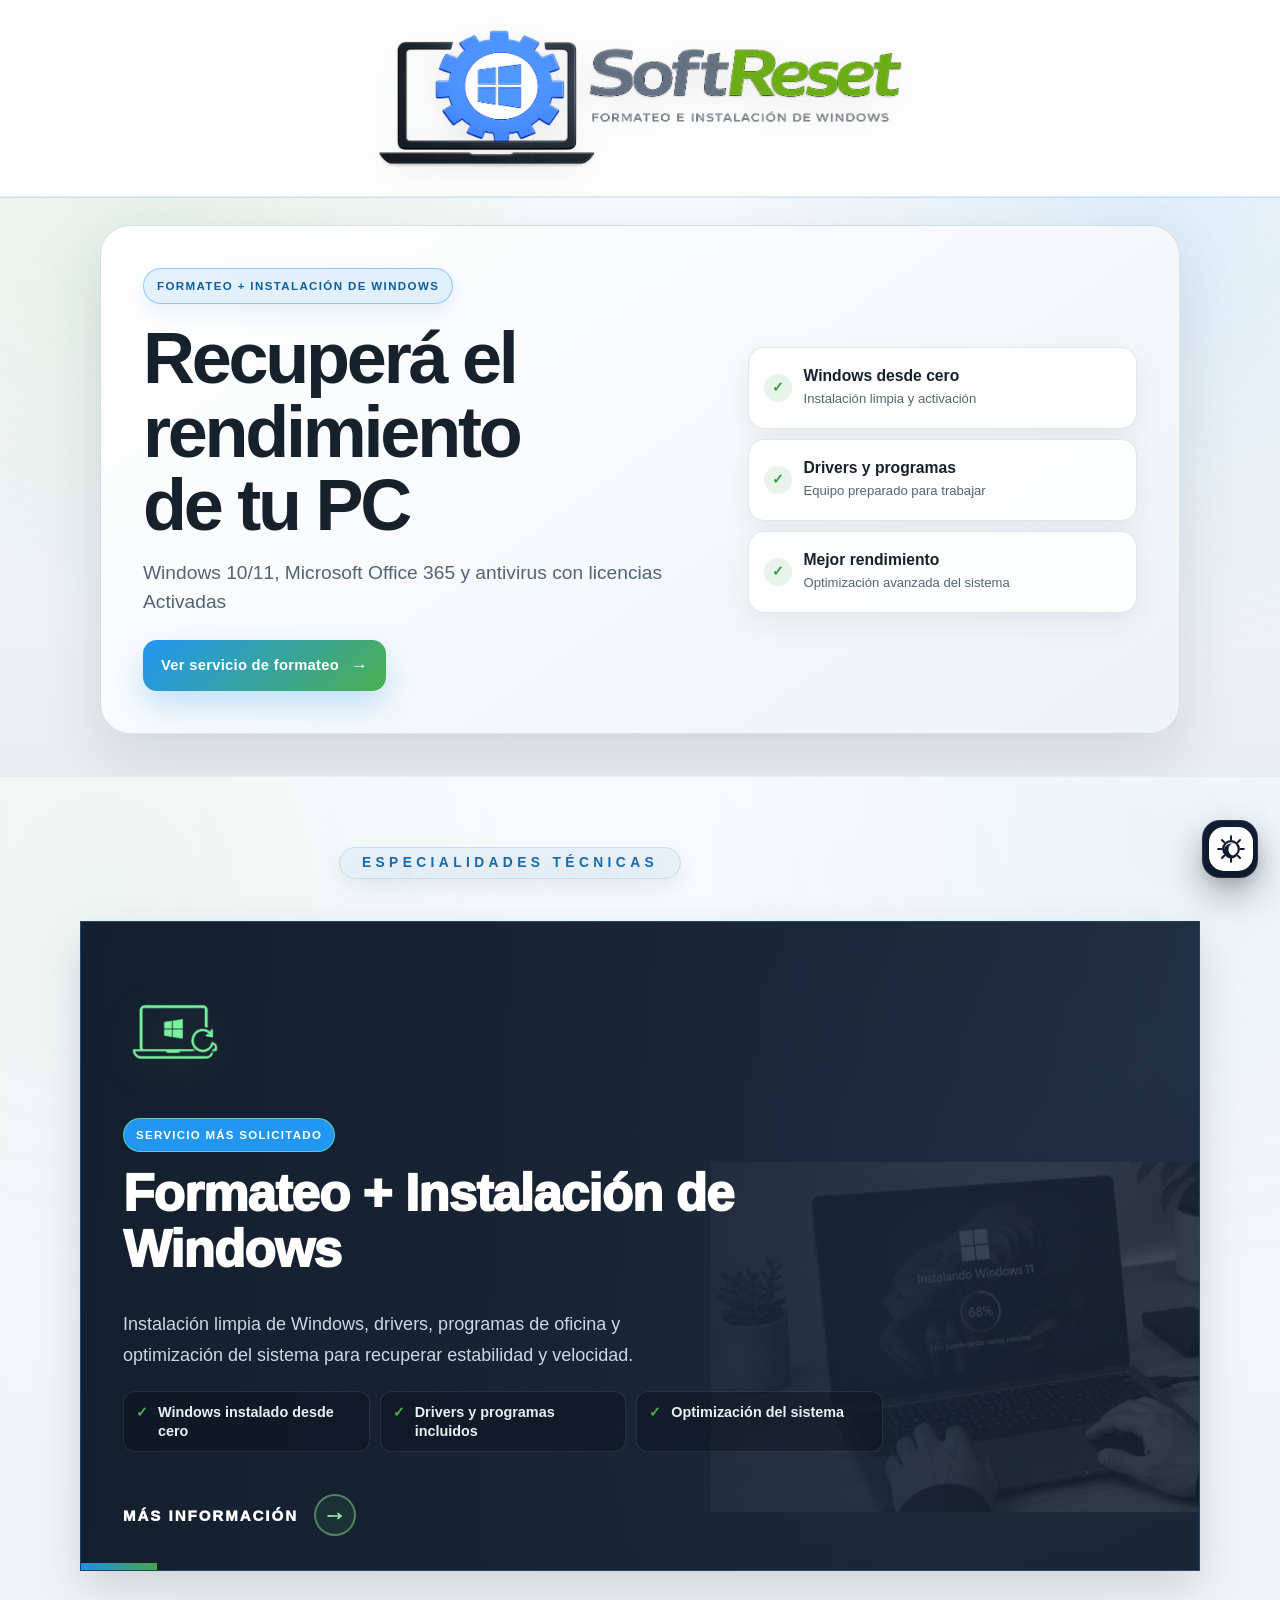
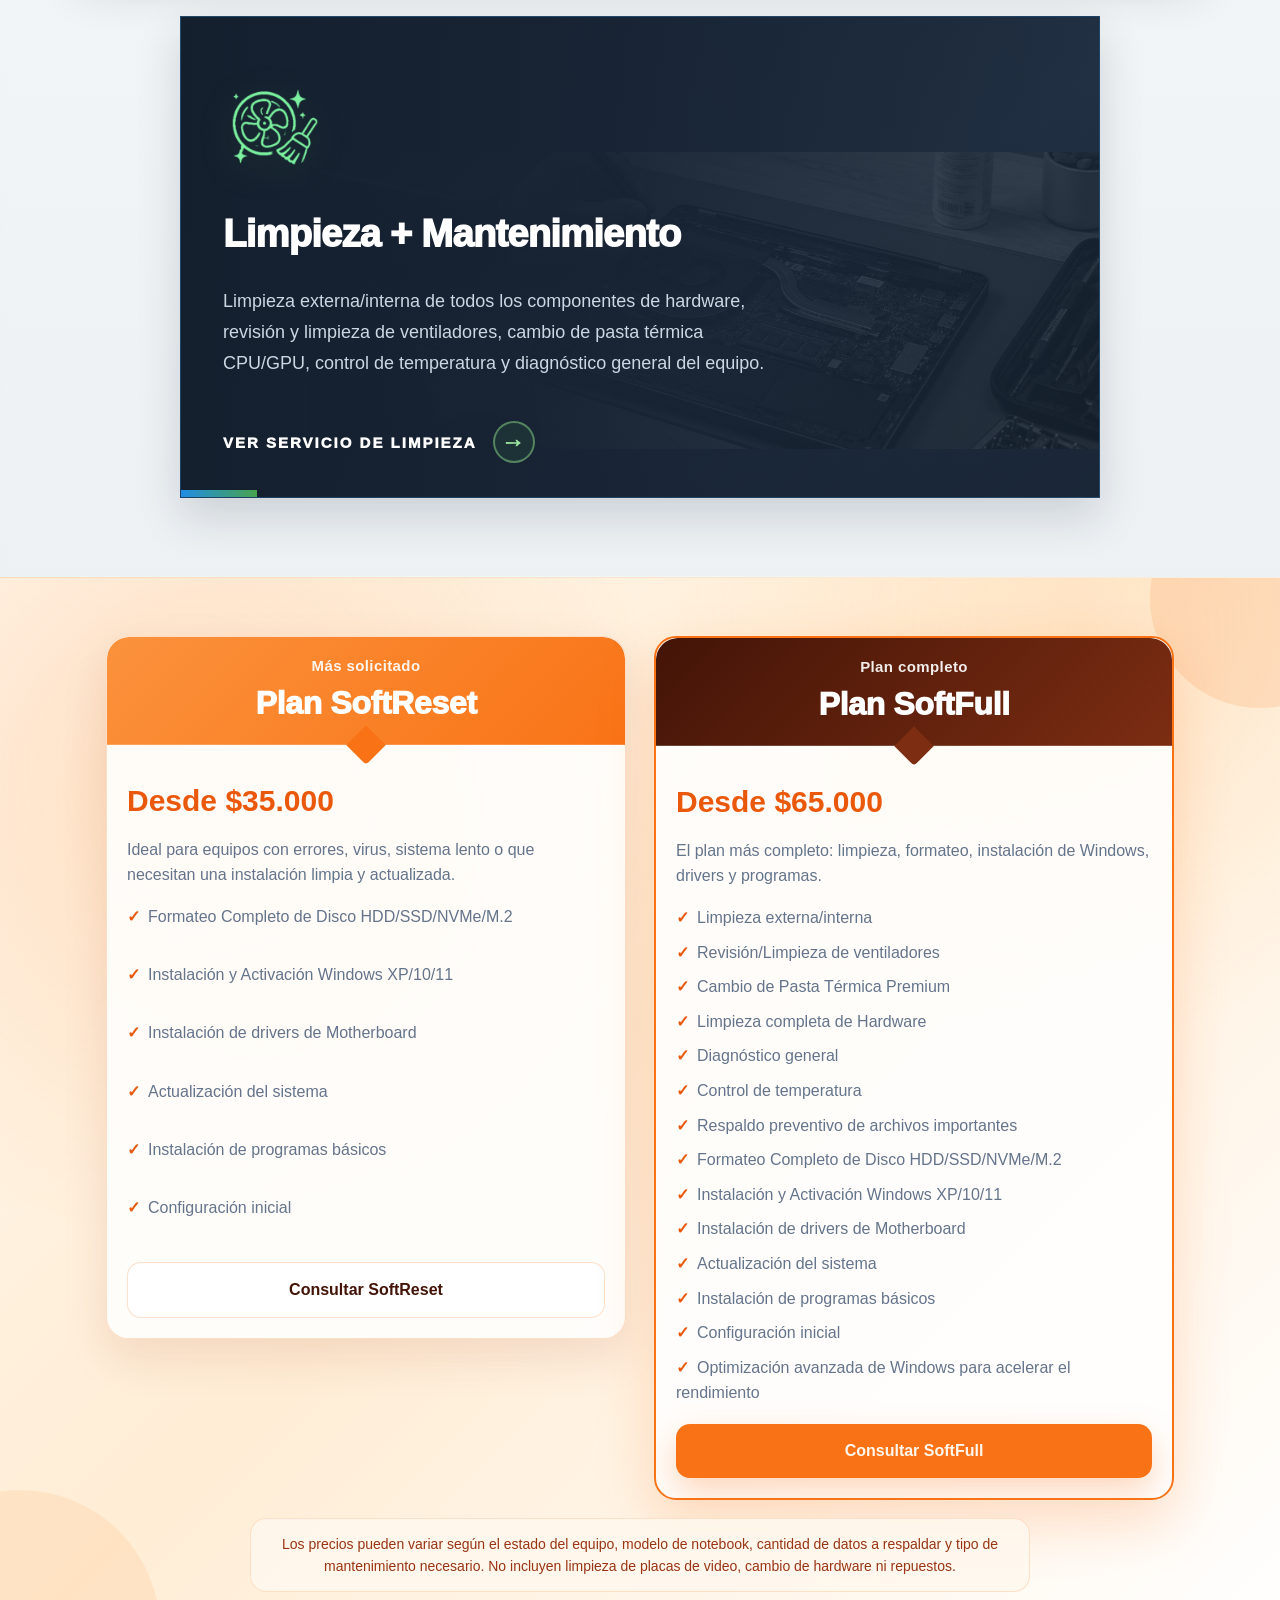
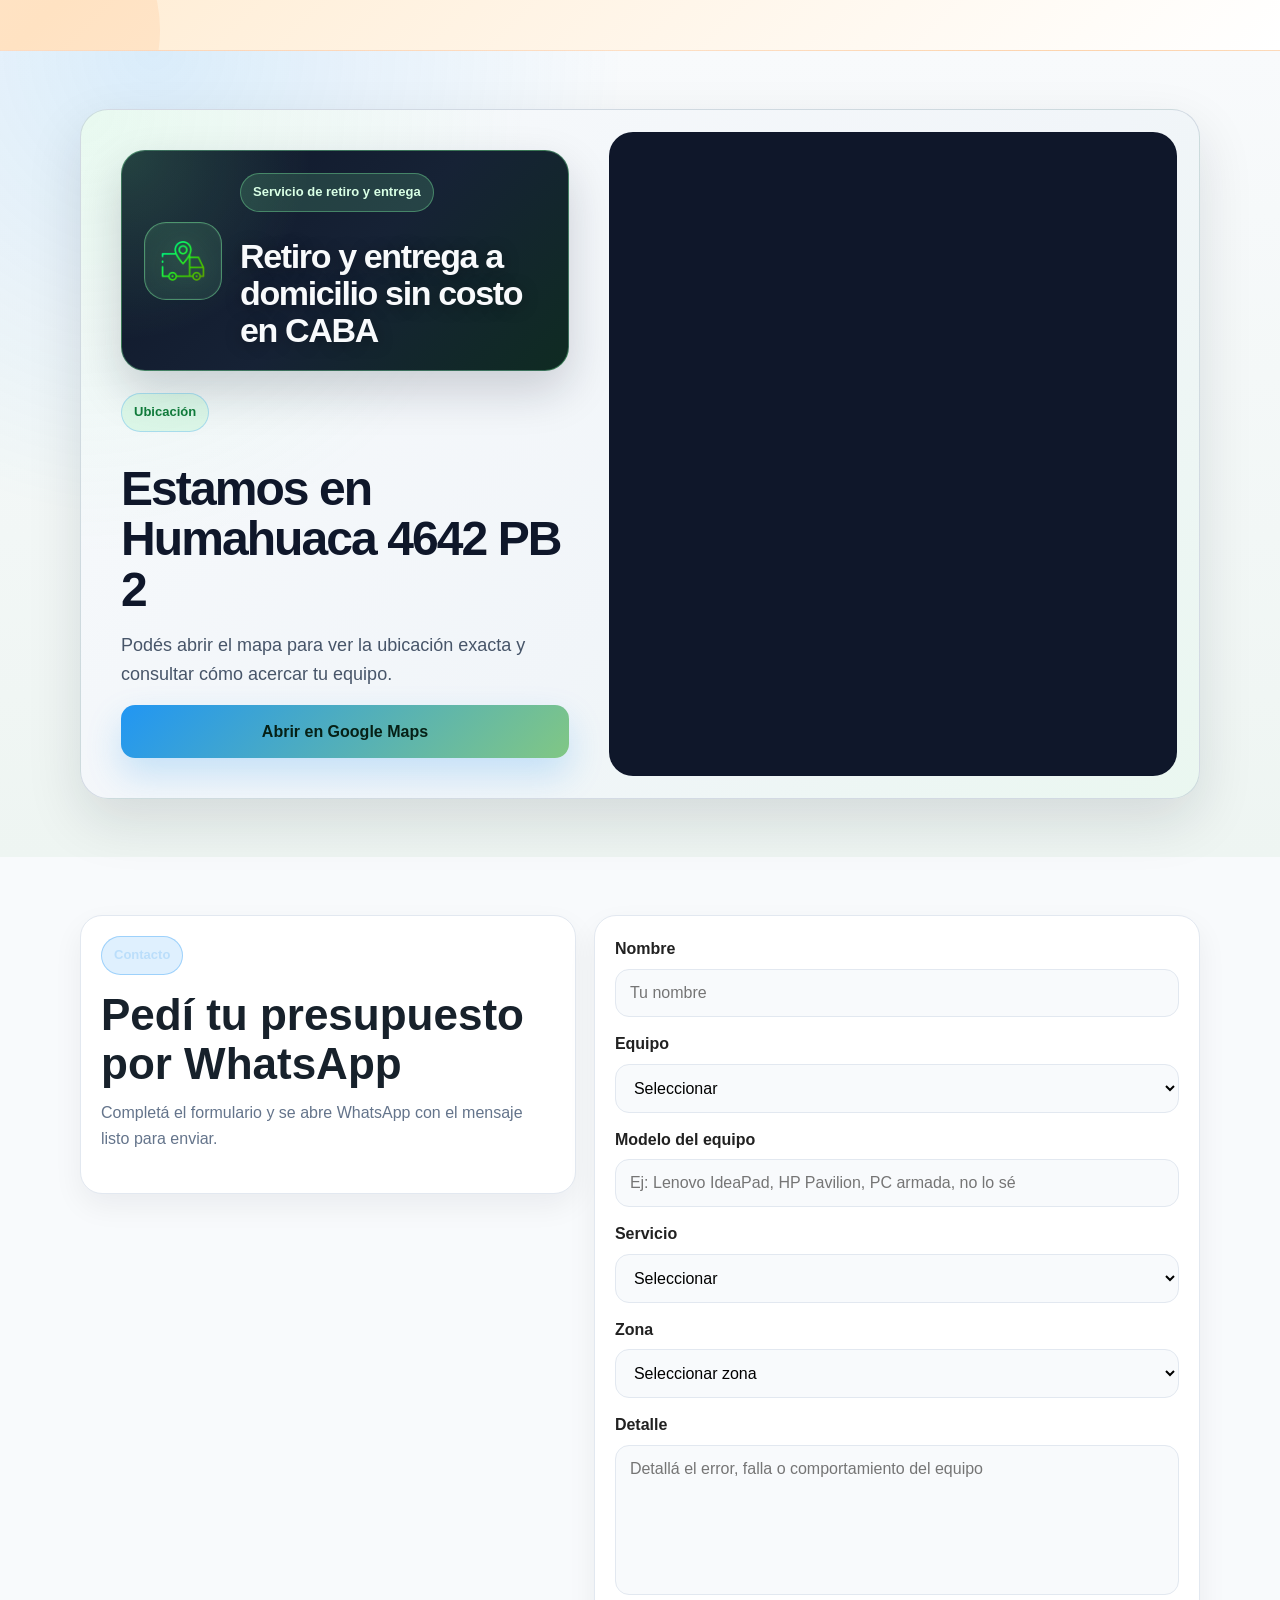
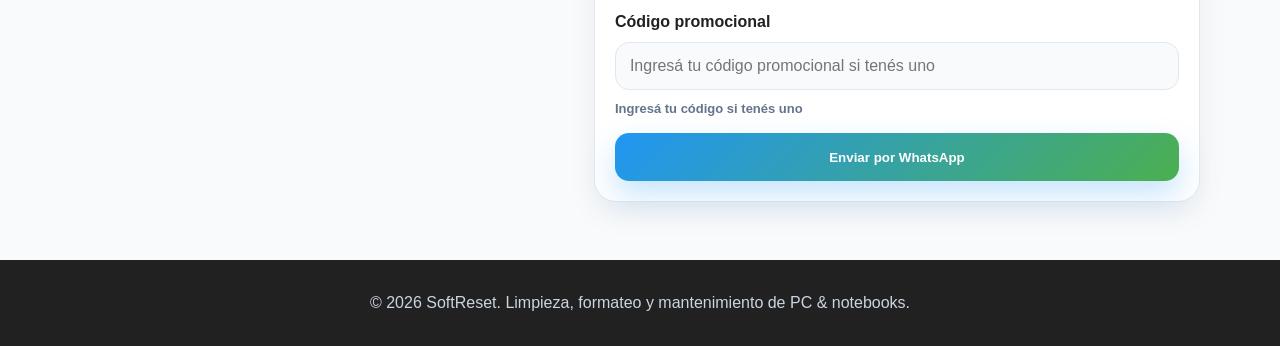
==== commit 7afdfcb2: "Add files via upload" ====
--- a/index.html
+++ b/index.html
@@ -72,8 +72,8 @@
 <!-- Planes -->
 <section class="section" id="planes">
 <div class="container">
-<div class="plans-grid plans-three-vertical">
-<article class="plan-card reveal plan-card--priority">
+<div class="plans-grid plans-two-vertical">
+<article class="plan-card reveal">
 <div class="plan-head">
 <span class="plan-label plan-label-dark">Más solicitado</span>
 <h3>Plan SoftReset</h3>
@@ -88,7 +88,7 @@
 <li>Instalación de programas básicos</li>
 <li>Configuración inicial</li>
 </ul>
-<a class="btn btn-primary" href="#contacto">Consultar SoftReset</a>
+<a class="btn btn-secondary" href="#contacto">Consultar SoftReset</a>
 </article><article class="plan-card plan-featured reveal">
 <div class="plan-head">
 <span class="plan-label">Plan completo</span>
@@ -113,22 +113,6 @@
 <li>Optimización avanzada de Windows para acelerar el rendimiento</li>
 </ul>
 <a class="btn btn-primary" href="#contacto">Consultar SoftFull</a>
-</article><article class="plan-card reveal">
-<div class="plan-head">
-<span class="plan-label">Limpieza</span>
-<h3>Plan SoftClean</h3>
-</div>
-<p class="price">Desde $40.000</p>
-<p class="plan-desc">Ideal para PC o notebooks que funcionan lento, calientan demasiado o necesitan una limpieza y revisión completa.</p>
-<ul>
-<li>Limpieza externa/interna</li>
-<li>Revisión/Limpieza de ventiladores</li>
-<li>Cambio de Pasta Térmica Premium</li>
-<li>Limpieza completa de Hardware</li>
-<li>Diagnóstico general</li>
-<li>Control de temperatura</li>
-</ul>
-<a class="btn btn-secondary" href="#contacto">Consultar SoftClean</a>
 </article></div>
 <div aria-hidden="true" class="plans-hint">Deslizá <span>»»</span></div>
 <p class="prices-note">
@@ -196,7 +180,7 @@
 </label>
 <label>
             Servicio
-            <select id="servicio" required=""><option value="">Seleccionar</option><option value="Plan SoftReset - Formateo + instalación de Windows">Plan SoftReset - Formateo + instalación de Windows</option><option value="Plan SoftFull - Limpieza + formateo completo">Plan SoftFull - Limpieza + formateo completo</option><option value="Plan SoftClean - Limpieza + mantenimiento">Plan SoftClean - Limpieza + mantenimiento</option><option value="Plan SoftGPU - Limpieza de placa de video gamer">Plan SoftGPU - Limpieza de placa de video gamer</option></select>
+            <select id="servicio" required=""><option value="">Seleccionar</option><option value="Plan SoftReset - Formateo + instalación de Windows">Plan SoftReset - Formateo + instalación de Windows</option><option value="Plan SoftFull - Limpieza + formateo completo">Plan SoftFull - Limpieza + formateo completo</option><option value="Plan SoftGPU - Limpieza de placa de video gamer">Plan SoftGPU - Limpieza de placa de video gamer</option></select>
 </label>
 <label>
             Zona
@@ -297,4 +281,4 @@
 </footer>
 <script src="js/main.js"></script>
 </body>
-</html>
+</html>
--- a/css/styles.css
+++ b/css/styles.css
@@ -9365,3 +9365,28 @@
     padding-bottom: calc(102px + env(safe-area-inset-bottom, 0px)) !important;
   }
 }
+
+
+/* Planes: dos tarjetas centradas y más anchas en escritorio/tablet */
+@media (min-width: 620px) {
+  #planes .plans-grid:has(> .plan-card:nth-child(2):last-child),
+  #planes .plans-two-vertical:has(> .plan-card:nth-child(2):last-child),
+  #planes .plans-three-vertical:has(> .plan-card:nth-child(2):last-child) {
+    grid-template-columns: repeat(2, minmax(0, 520px)) !important;
+    justify-content: center !important;
+    gap: 28px !important;
+    max-width: 1100px !important;
+    margin-left: auto !important;
+    margin-right: auto !important;
+  }
+}
+
+/* En pantallas medianas se ajustan para no quedar apretadas */
+@media (min-width: 620px) and (max-width: 1099px) {
+  #planes .plans-grid:has(> .plan-card:nth-child(2):last-child),
+  #planes .plans-two-vertical:has(> .plan-card:nth-child(2):last-child),
+  #planes .plans-three-vertical:has(> .plan-card:nth-child(2):last-child) {
+    grid-template-columns: repeat(2, minmax(0, 1fr)) !important;
+    gap: 20px !important;
+  }
+}
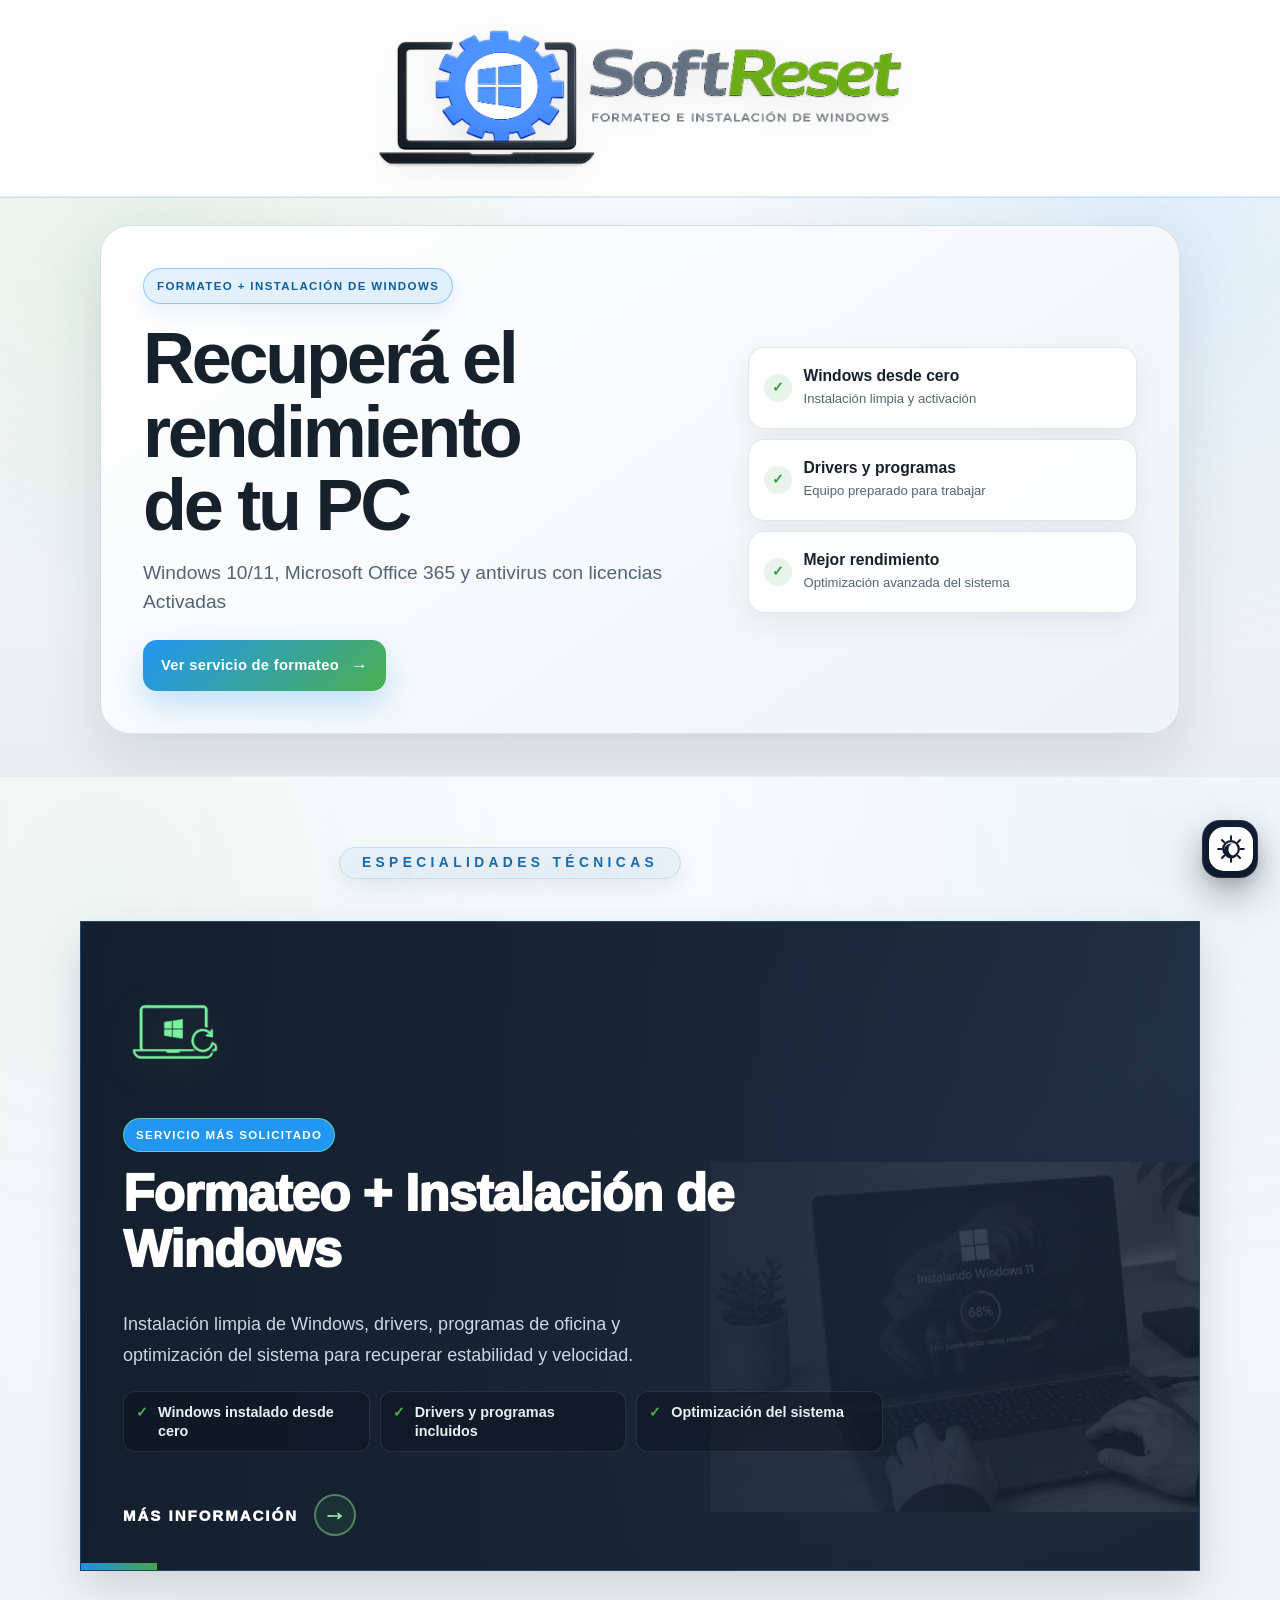
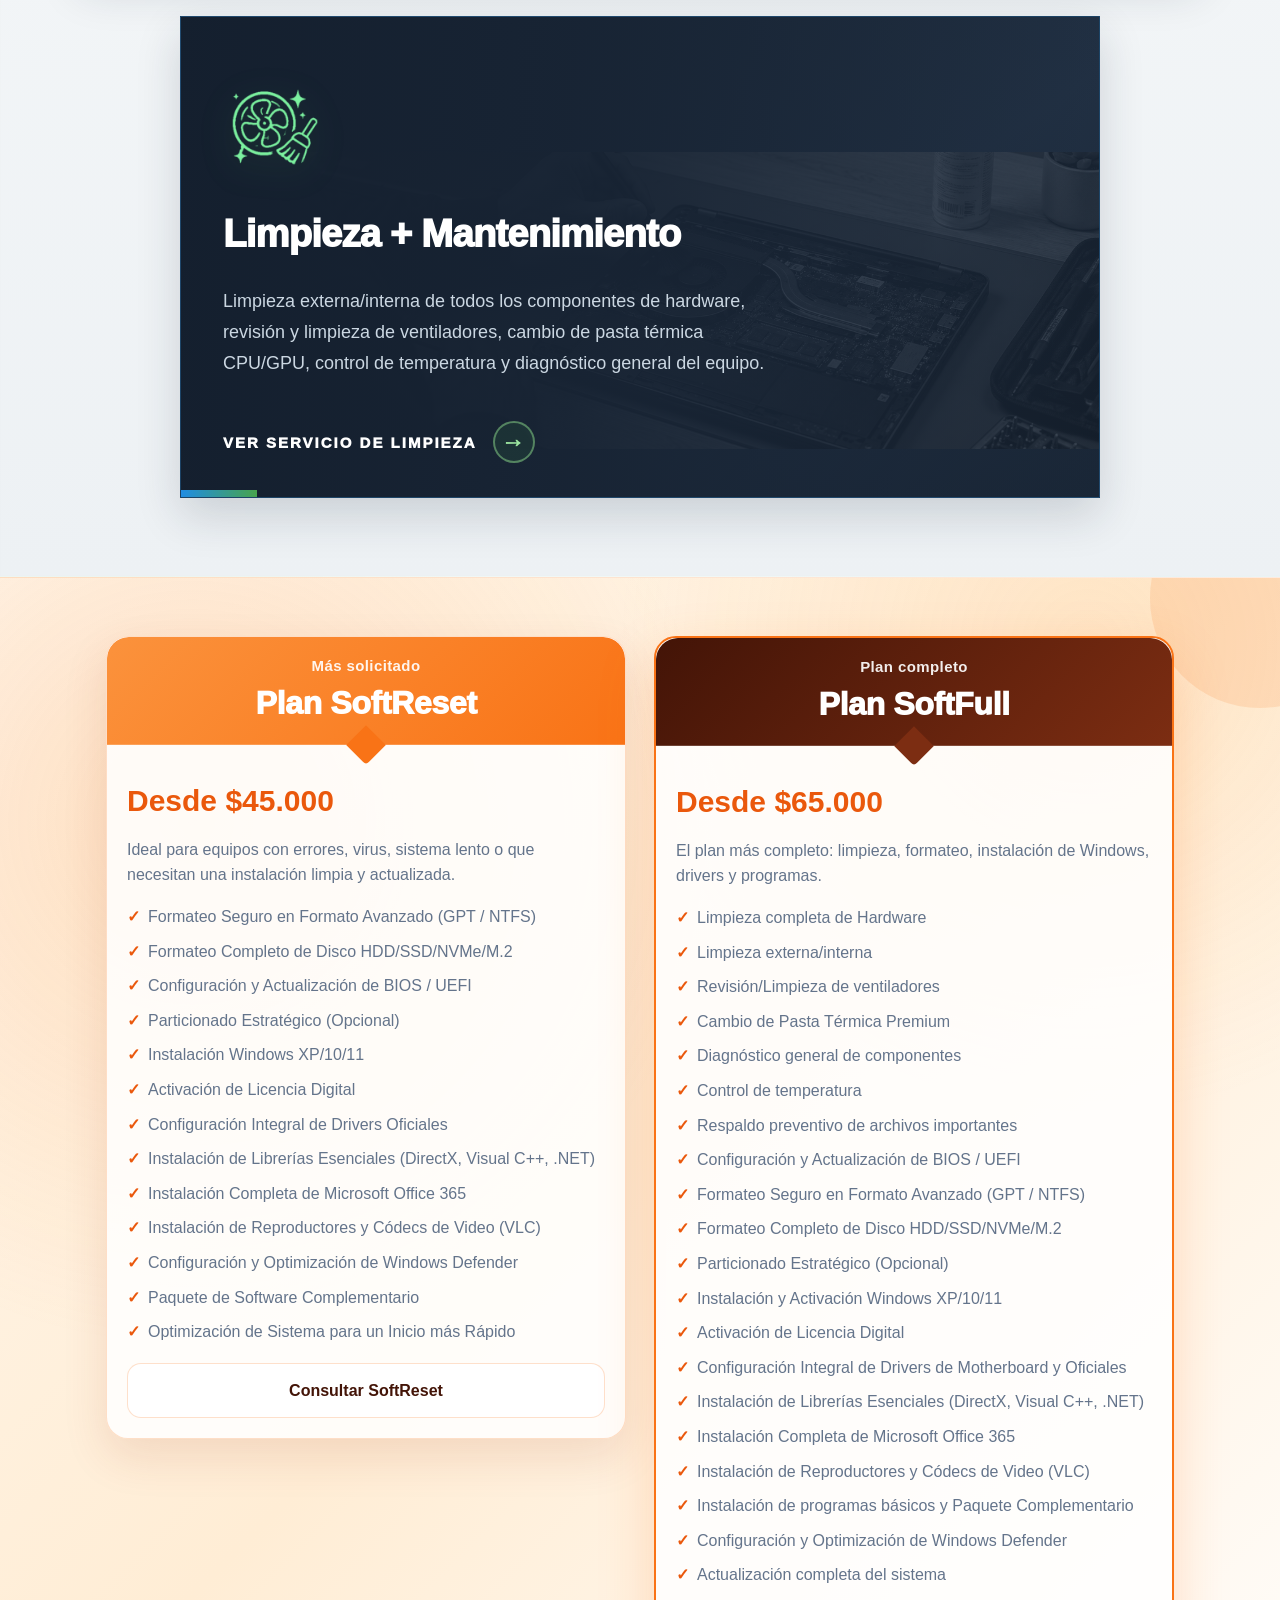
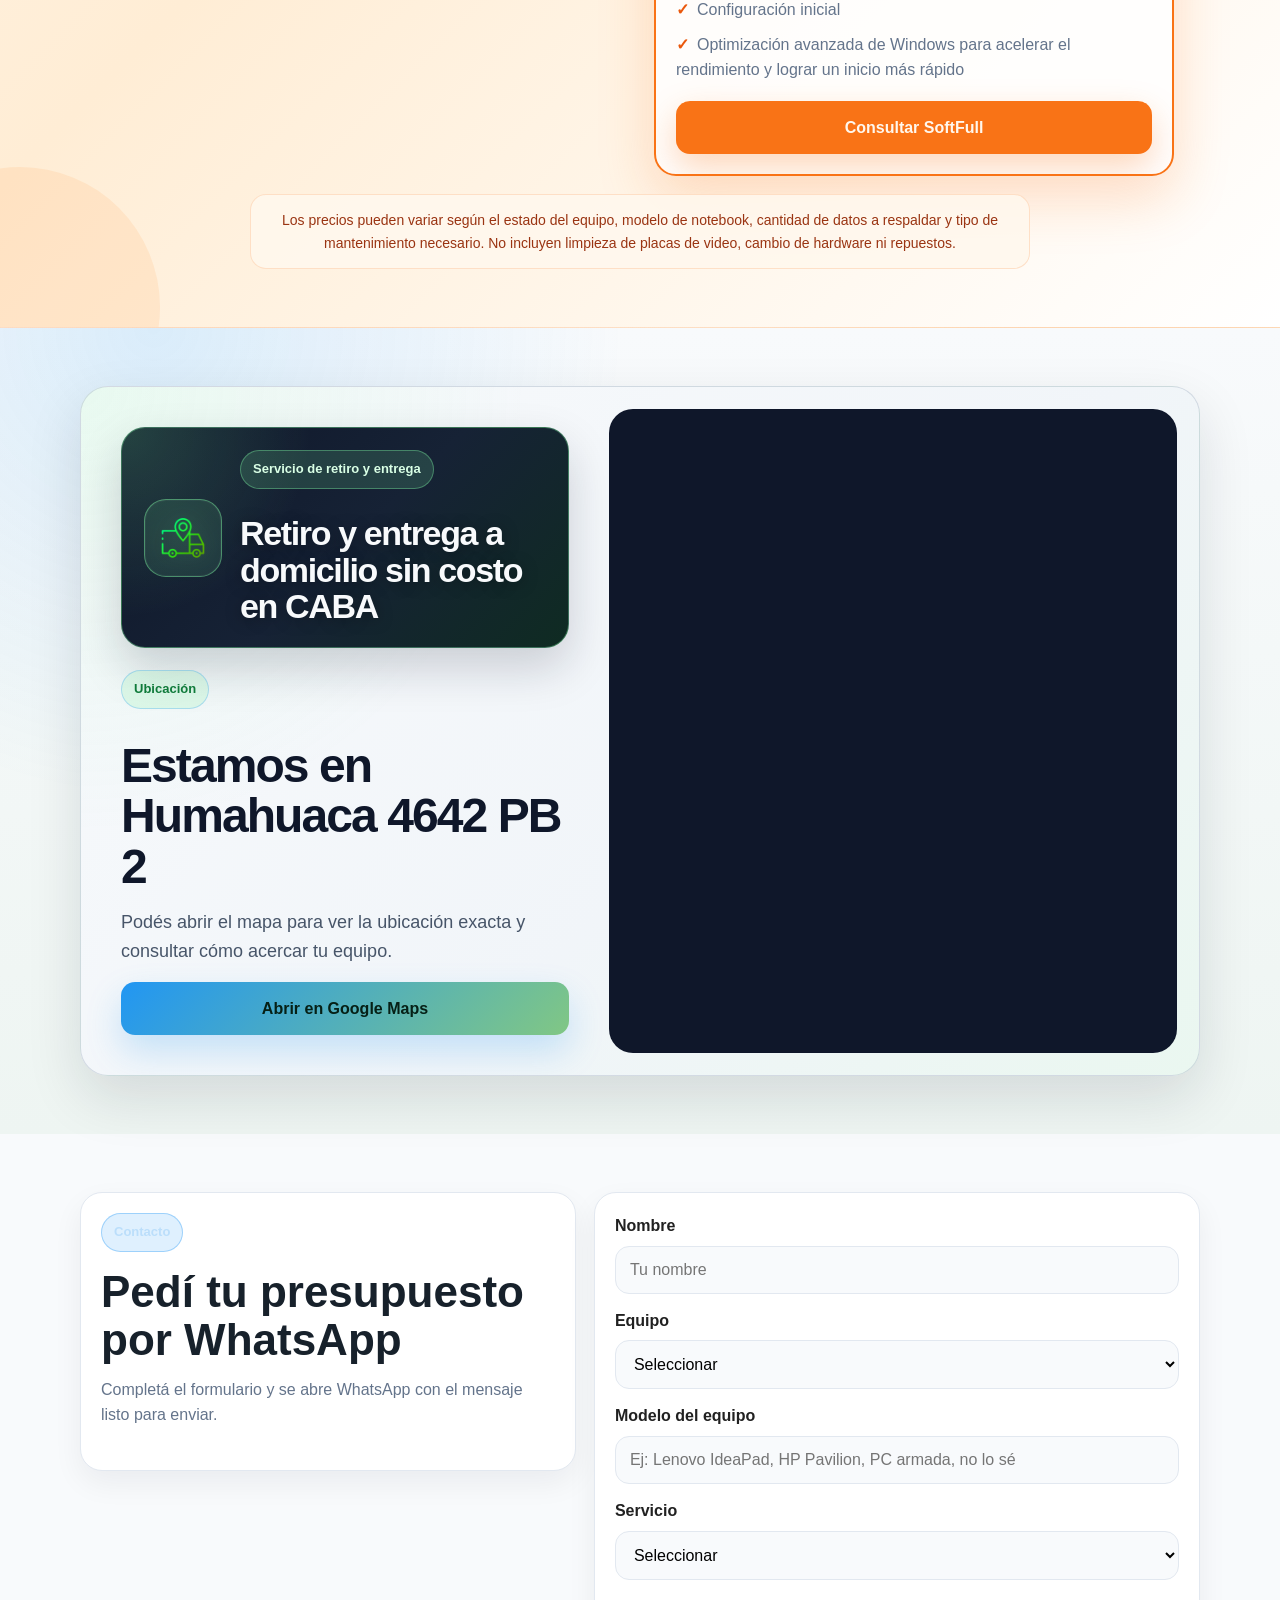
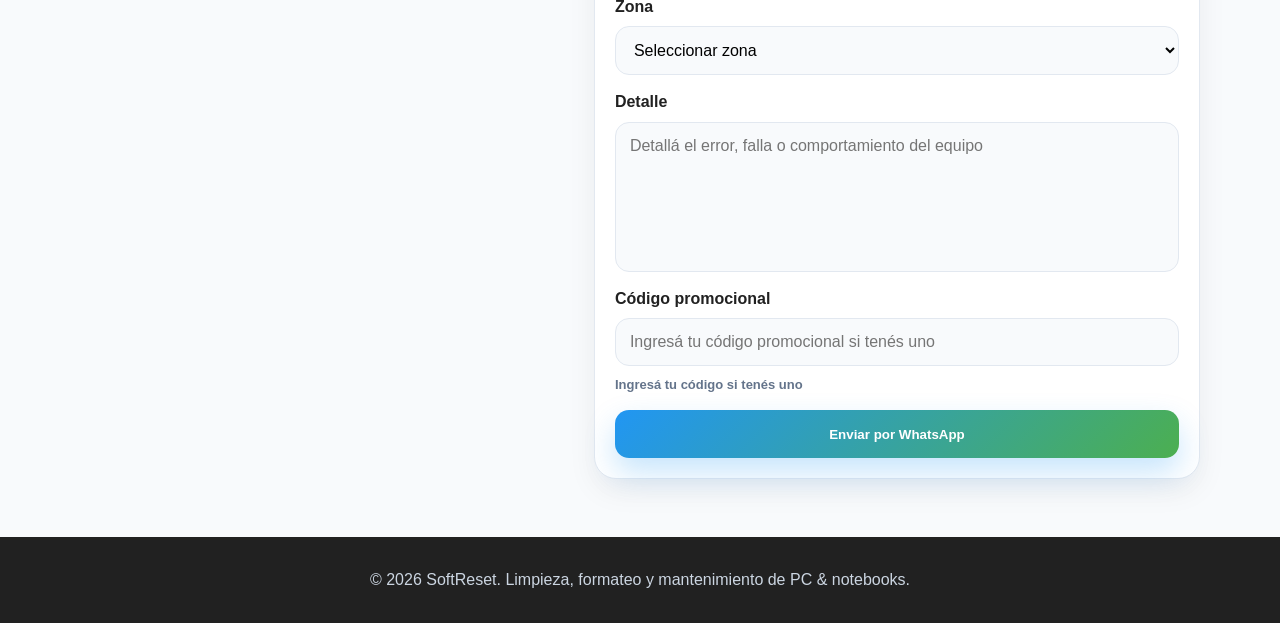
==== commit 772c2afb: "Add files via upload" ====
--- a/index.html
+++ b/index.html
@@ -78,15 +78,22 @@
 <span class="plan-label plan-label-dark">Más solicitado</span>
 <h3>Plan SoftReset</h3>
 </div>
-<p class="price">Desde $35.000</p>
+<p class="price">Desde $45.000</p>
 <p class="plan-desc">Ideal para equipos con errores, virus, sistema lento o que necesitan una instalación limpia y actualizada.</p>
 <ul>
-<li>Formateo Completo de Disco HDD/SSD/NVMe/M.2</li>
-<li>Instalación y Activación Windows XP/10/11</li>
-<li>Instalación de drivers de Motherboard</li>
-<li>Actualización del sistema</li>
-<li>Instalación de programas básicos</li>
-<li>Configuración inicial</li>
+  <li>Formateo Seguro en Formato Avanzado (GPT / NTFS)</li>
+  <li>Formateo Completo de Disco HDD/SSD/NVMe/M.2</li>
+  <li>Configuración y Actualización de BIOS / UEFI</li>
+  <li>Particionado Estratégico (Opcional)</li>
+  <li>Instalación Windows XP/10/11</li>
+  <li>Activación de Licencia Digital</li>
+  <li>Configuración Integral de Drivers Oficiales</li>
+  <li>Instalación de Librerías Esenciales (DirectX, Visual C++, .NET)</li>
+  <li>Instalación Completa de Microsoft Office 365</li>
+  <li>Instalación de Reproductores y Códecs de Video (VLC)</li>
+  <li>Configuración y Optimización de Windows Defender</li>
+  <li>Paquete de Software Complementario</li>
+  <li>Optimización de Sistema para un Inicio más Rápido</li>
 </ul>
 <a class="btn btn-secondary" href="#contacto">Consultar SoftReset</a>
 </article><article class="plan-card plan-featured reveal">
@@ -97,21 +104,39 @@
 <p class="price">Desde $65.000</p>
 <p class="plan-desc">El plan más completo: limpieza, formateo, instalación de Windows, drivers y programas.</p>
 <ul>
-<li>Limpieza externa/interna</li>
-<li>Revisión/Limpieza de ventiladores</li>
-<li>Cambio de Pasta Térmica Premium</li>
-<li>Limpieza completa de Hardware</li>
-<li>Diagnóstico general</li>
-<li>Control de temperatura</li>
-<li>Respaldo preventivo de archivos importantes</li>
-<li>Formateo Completo de Disco HDD/SSD/NVMe/M.2</li>
-<li>Instalación y Activación Windows XP/10/11</li>
-<li>Instalación de drivers de Motherboard</li>
-<li>Actualización del sistema</li>
-<li>Instalación de programas básicos</li>
-<li>Configuración inicial</li>
-<li>Optimización avanzada de Windows para acelerar el rendimiento</li>
+  <!-- FASE 1: MANTENIMIENTO FÍSICO Y LIMPIEZA -->
+  <li>Limpieza completa de Hardware</li>
+  <li>Limpieza externa/interna</li>
+  <li>Revisión/Limpieza de ventiladores</li>
+  <li>Cambio de Pasta Térmica Premium</li>
+
+  <!-- FASE 2: DIAGNÓSTICO Y RESPALDO -->
+  <li>Diagnóstico general de componentes</li>
+  <li>Control de temperatura</li>
+  <li>Respaldo preventivo de archivos importantes</li>
+
+  <!-- FASE 3: FORMATEO Y PREPARACIÓN DE DISCO -->
+  <li>Configuración y Actualización de BIOS / UEFI</li>
+  <li>Formateo Seguro en Formato Avanzado (GPT / NTFS)</li>
+  <li>Formateo Completo de Disco HDD/SSD/NVMe/M.2</li>
+  <li>Particionado Estratégico (Opcional)</li>
+
+  <!-- FASE 4: INSTALACIÓN DE SISTEMA Y DRIVERS -->
+  <li>Instalación y Activación Windows XP/10/11</li>
+  <li>Activación de Licencia Digital</li>
+  <li>Configuración Integral de Drivers de Motherboard y Oficiales</li>
+  <li>Instalación de Librerías Esenciales (DirectX, Visual C++, .NET)</li>
+
+  <!-- FASE 5: PROGRAMAS Y OPTIMIZACIÓN -->
+  <li>Instalación Completa de Microsoft Office 365</li>
+  <li>Instalación de Reproductores y Códecs de Video (VLC)</li>
+  <li>Instalación de programas básicos y Paquete Complementario</li>
+  <li>Configuración y Optimización de Windows Defender</li>
+  <li>Actualización completa del sistema</li>
+  <li>Configuración inicial</li>
+  <li>Optimización avanzada de Windows para acelerar el rendimiento y lograr un inicio más rápido</li>
 </ul>
+
 <a class="btn btn-primary" href="#contacto">Consultar SoftFull</a>
 </article></div>
 <div aria-hidden="true" class="plans-hint">Deslizá <span>»»</span></div>
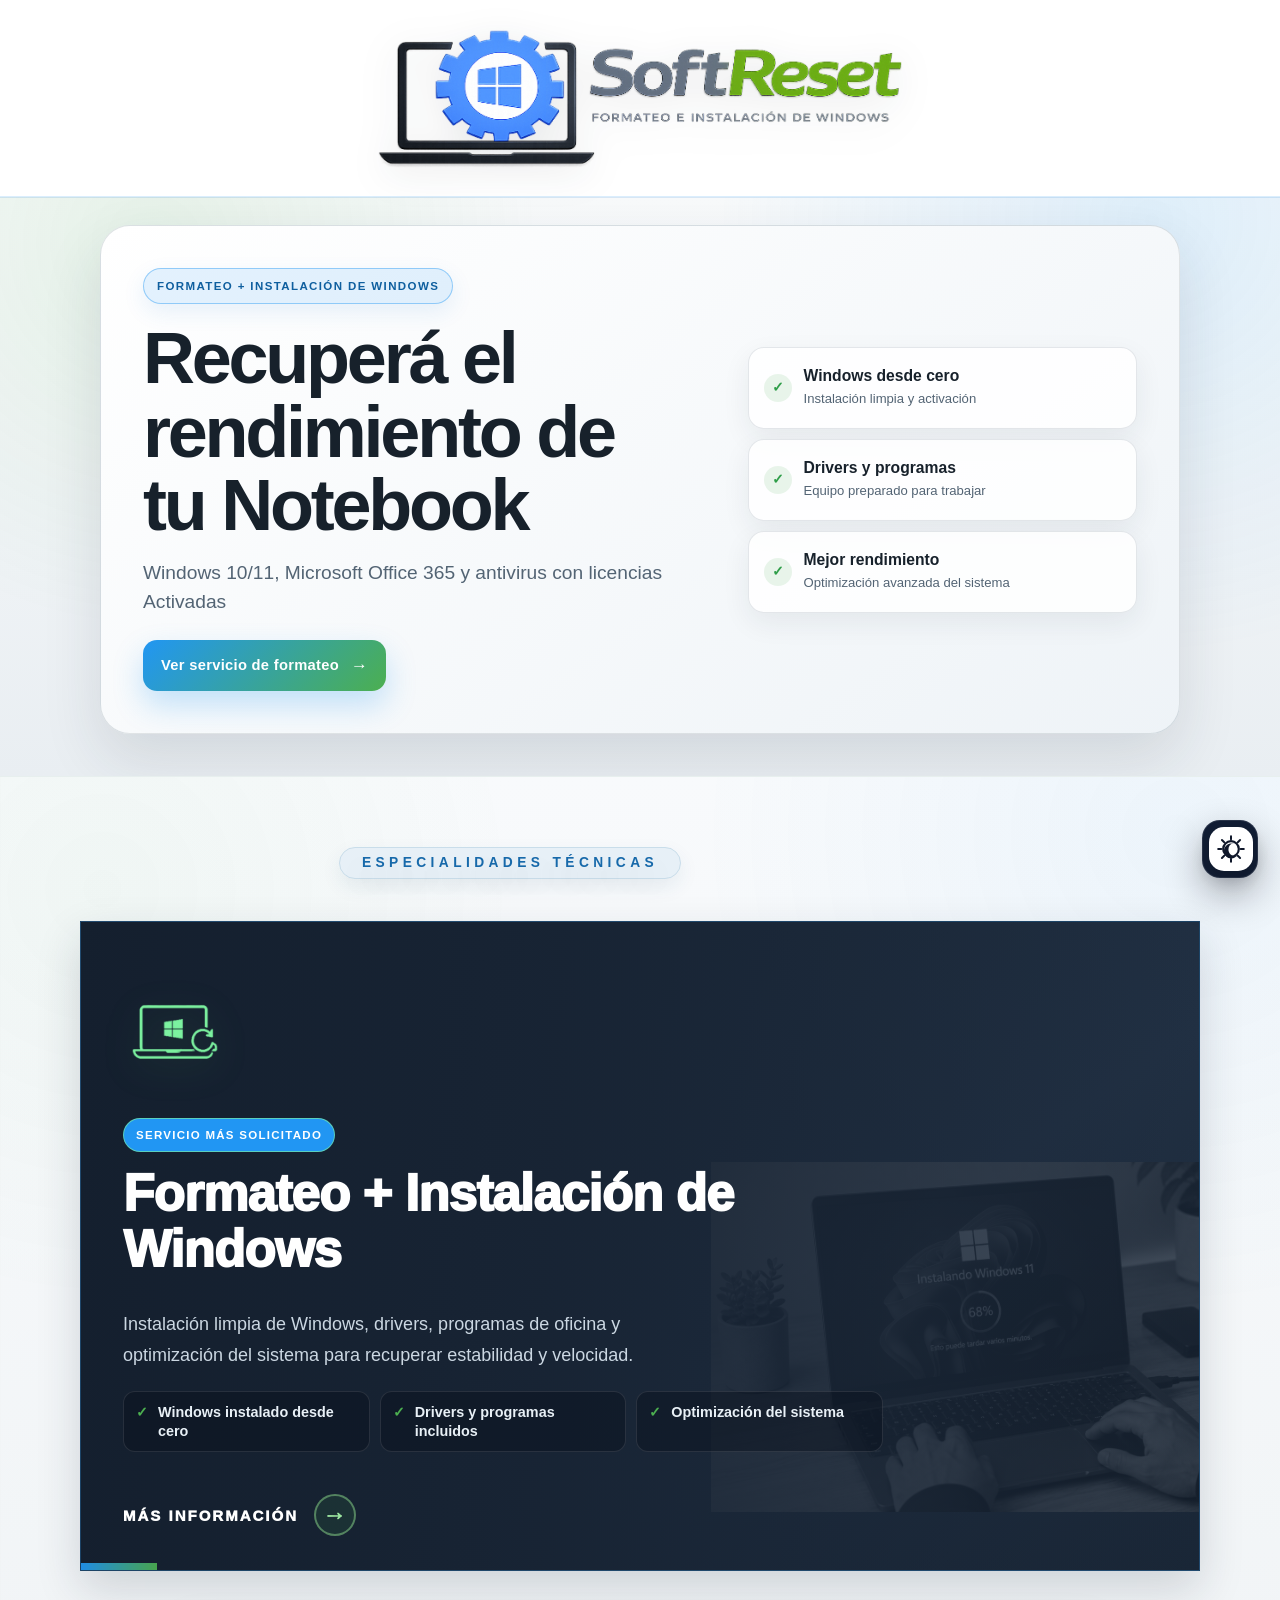
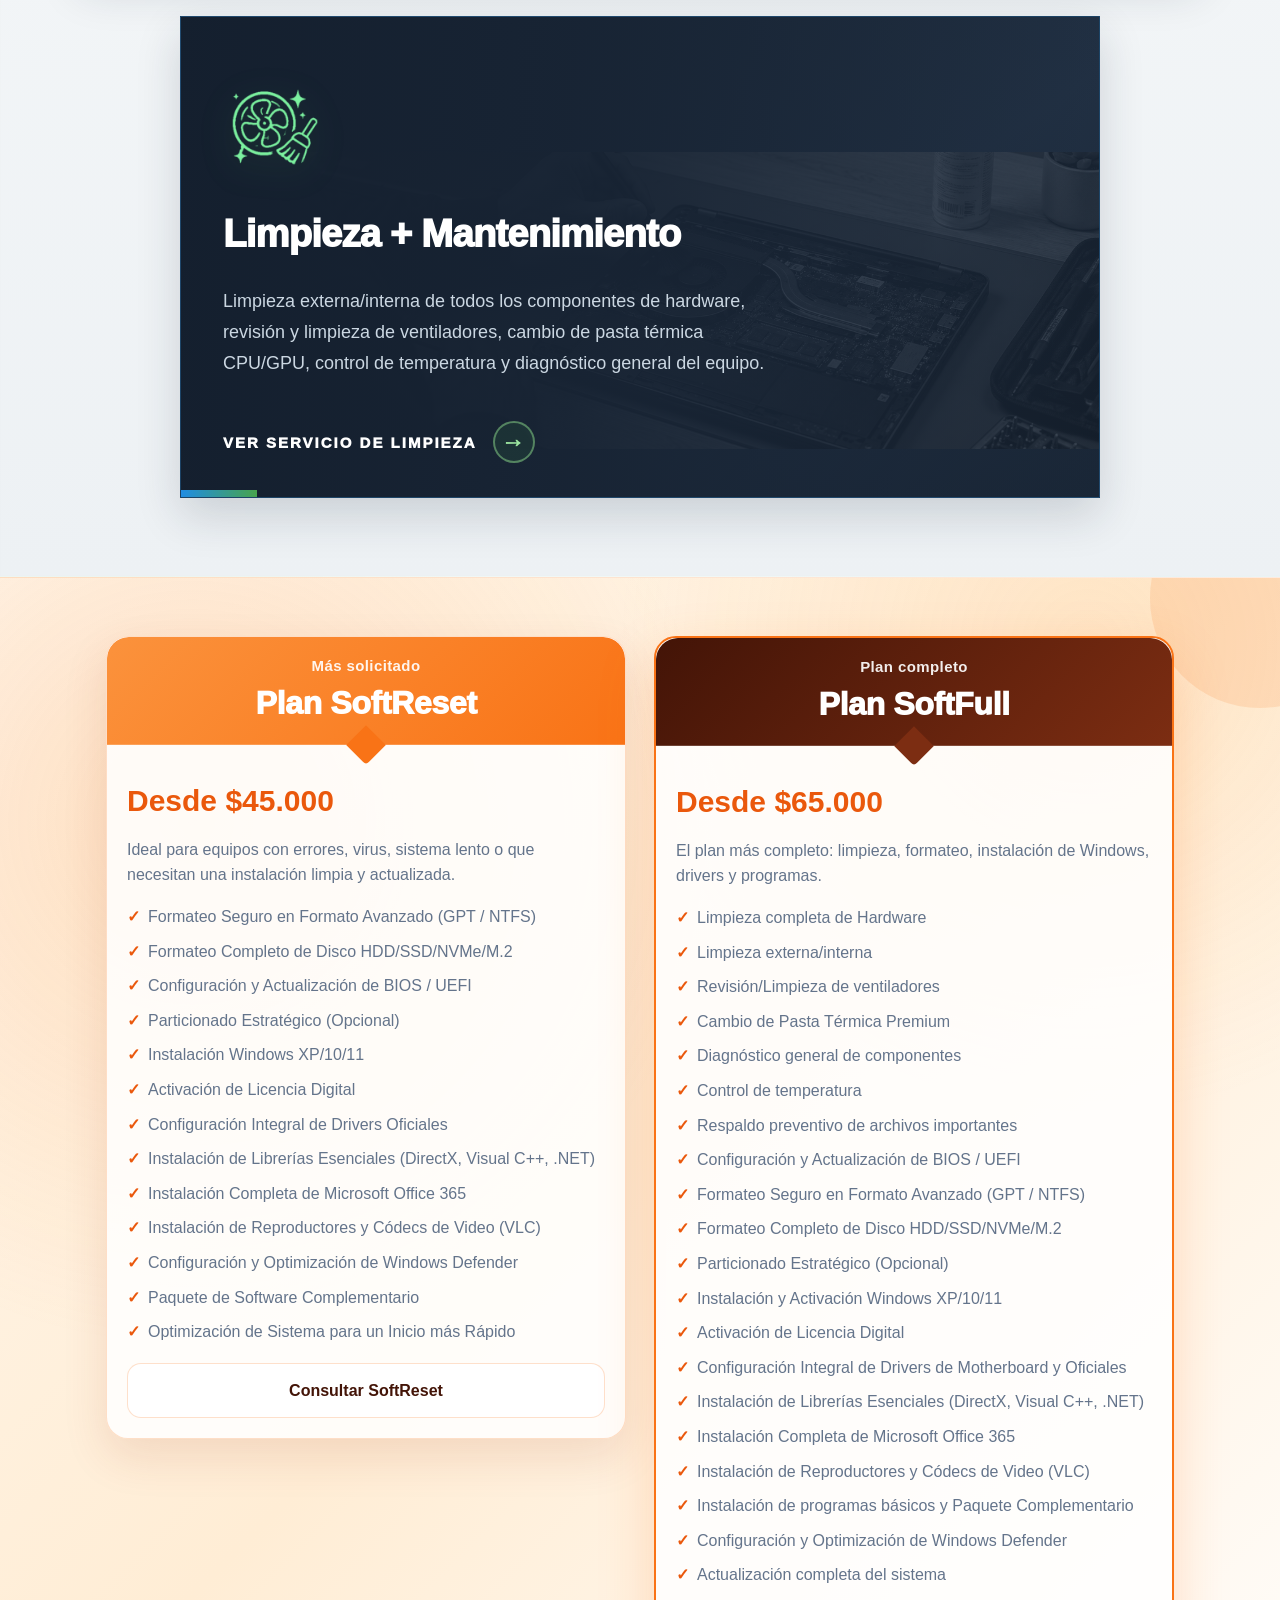
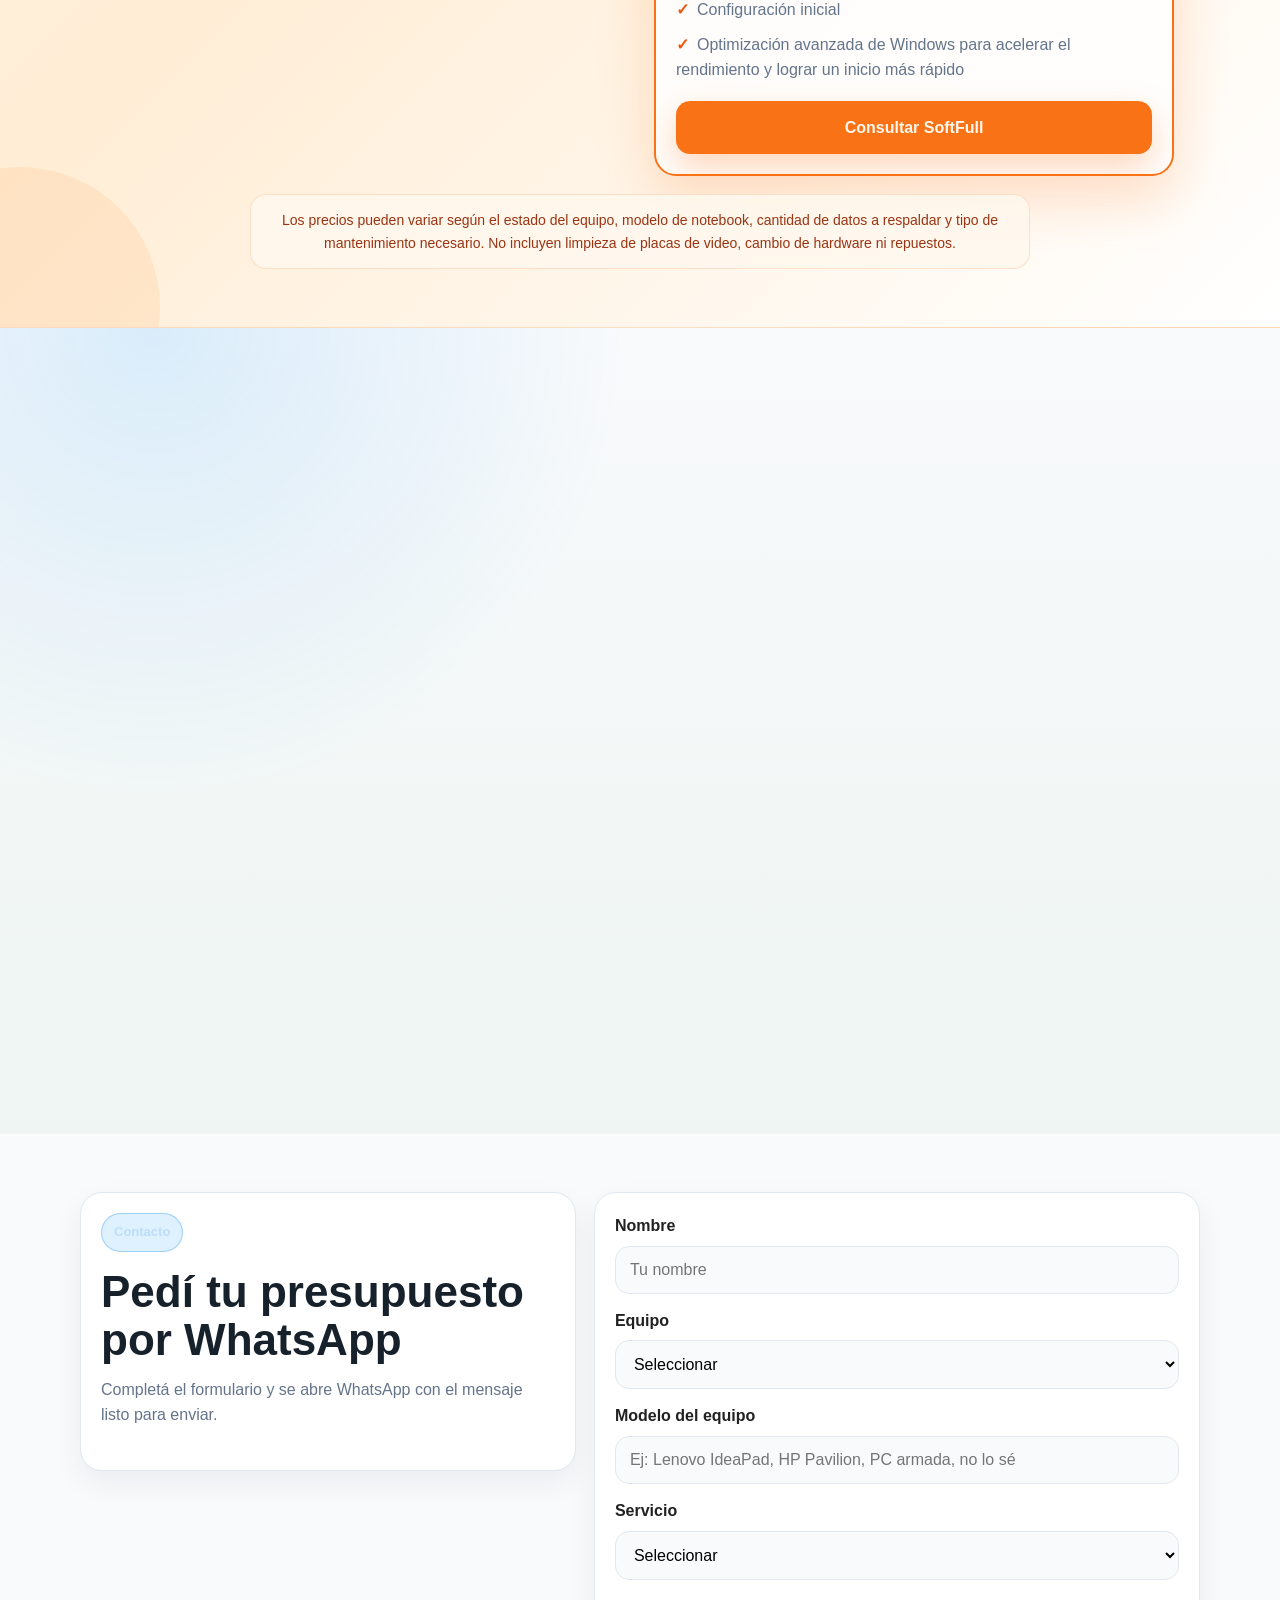
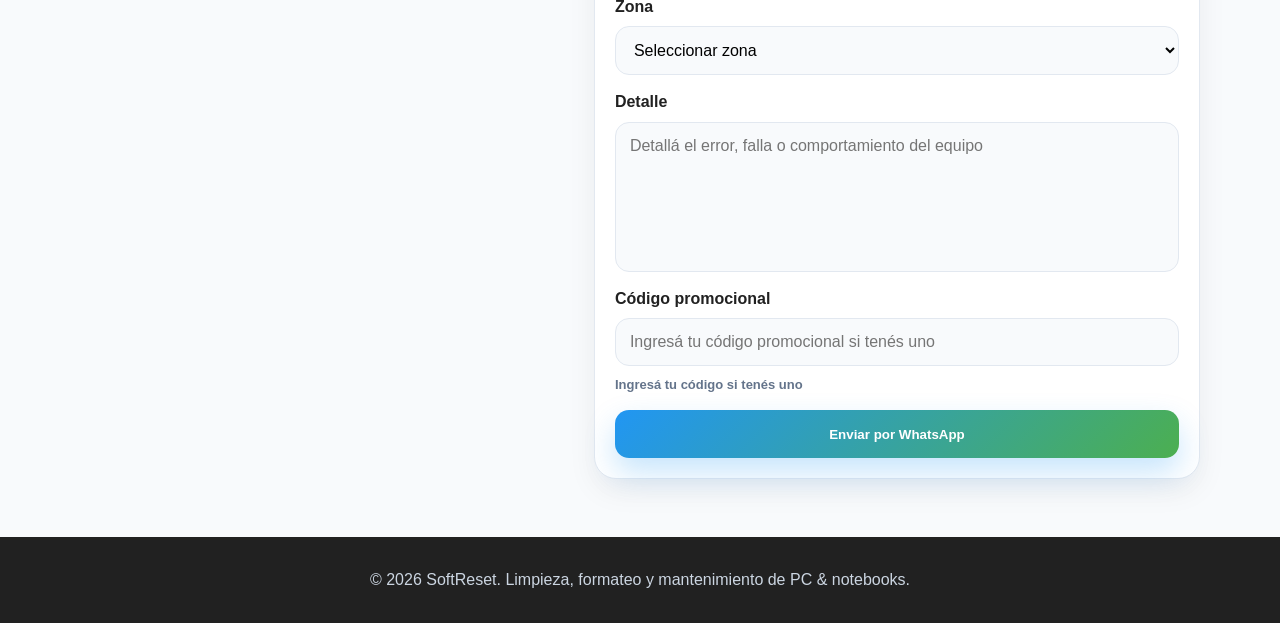
==== commit 99c5bc77: "Add files via upload" ====
--- a/index.html
+++ b/index.html
@@ -24,7 +24,7 @@
 <div class="hero-panel reveal hero-panel--formateo">
 <div class="hero-copy">
 <span class="badge hero-service-label">FORMATEO + INSTALACIÓN DE WINDOWS</span>
-<h1>Recuperá el rendimiento de tu PC</h1>
+<h1>Recuperá el rendimiento de tu Notebook</h1>
 <p>Windows 10/11, Microsoft Office 365 y antivirus con licencias Activadas</p>
 <a class="hero-primary-cta" href="formateo-instalacion-windows.html">Ver servicio de formateo <span>→</span></a>
 </div>
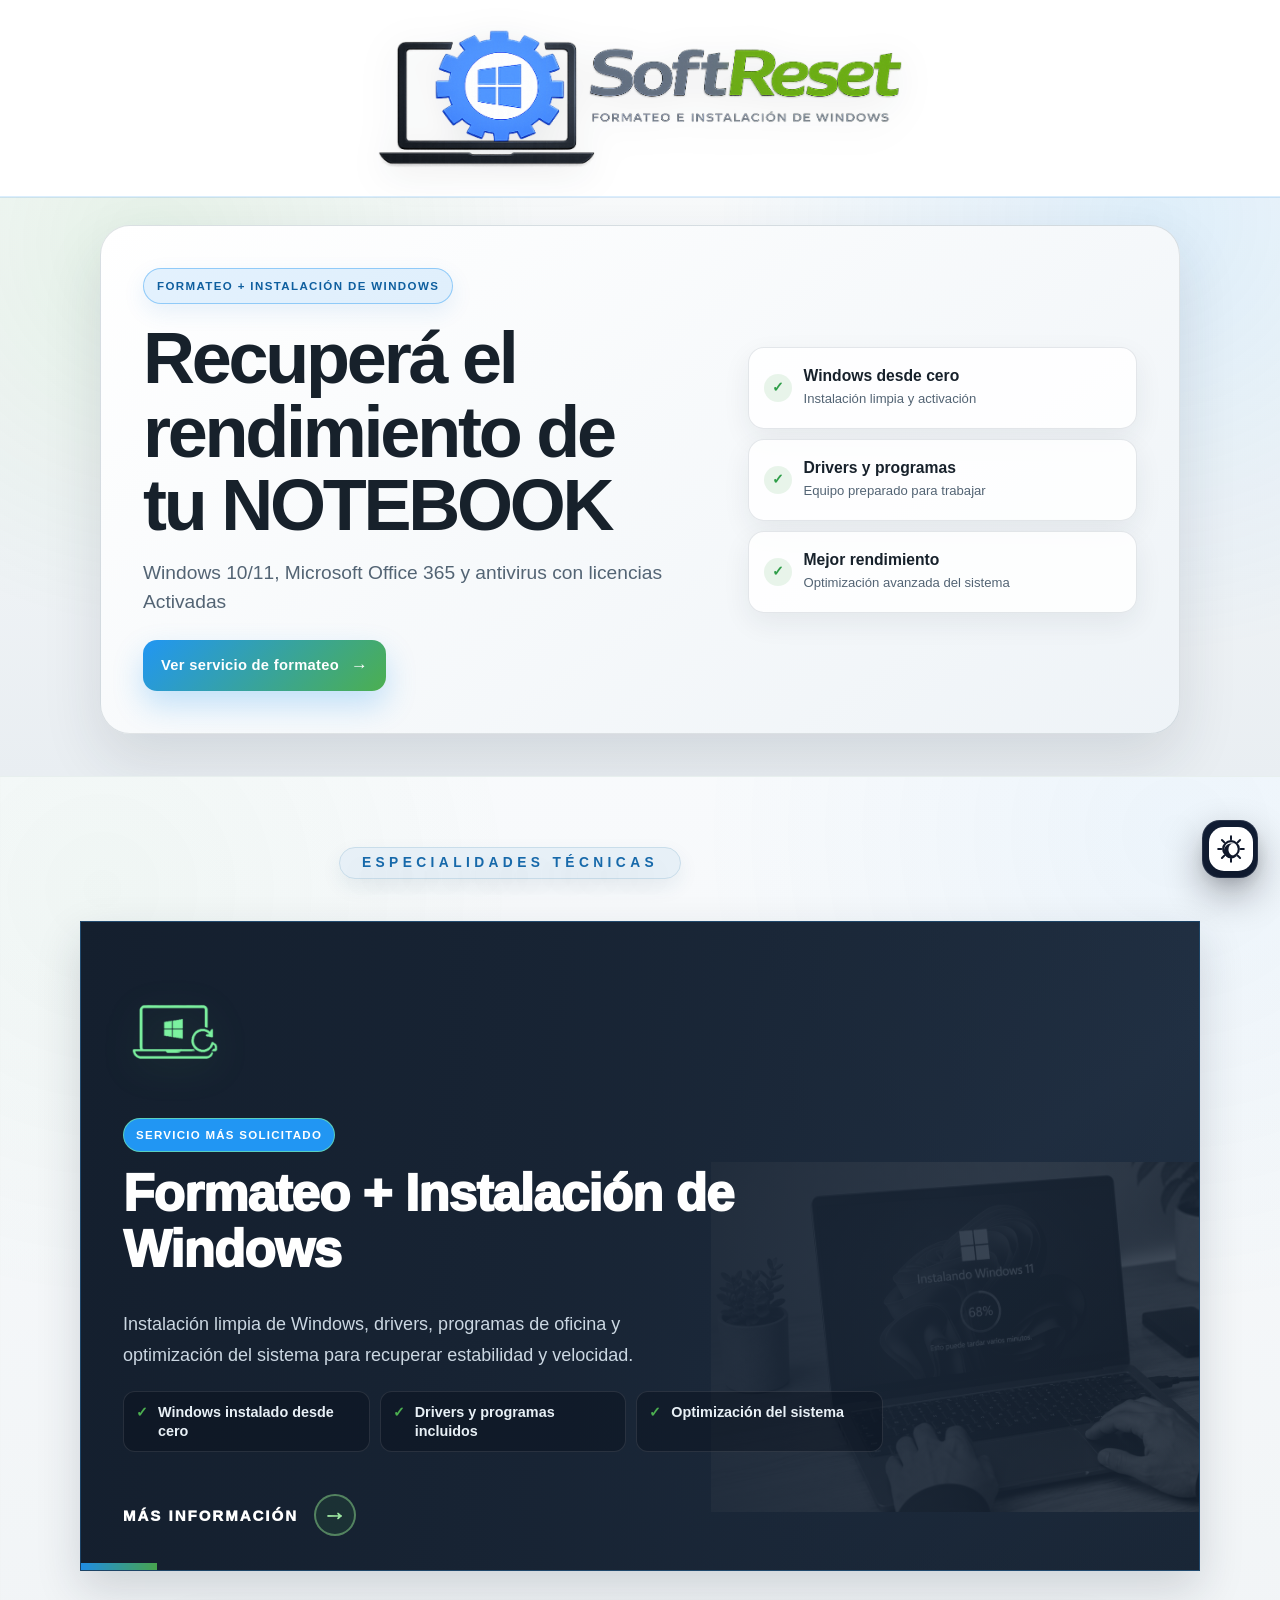
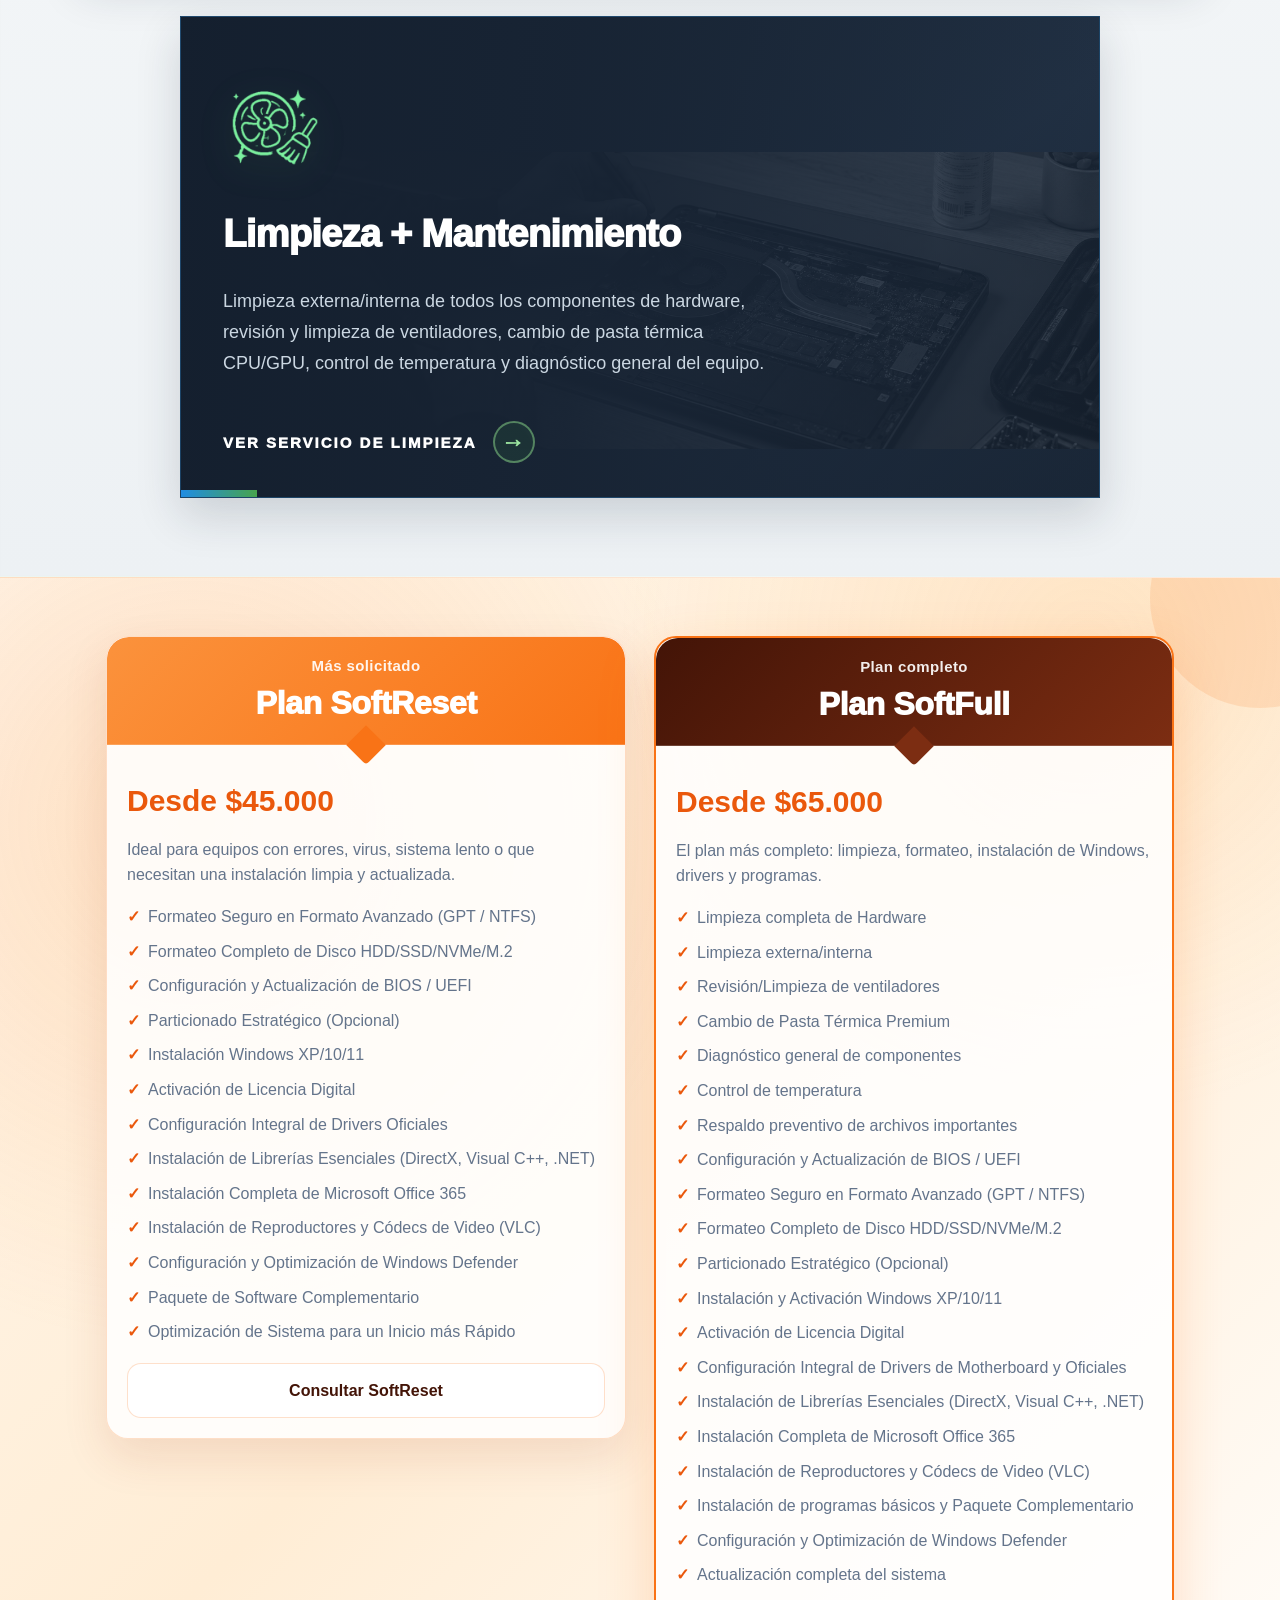
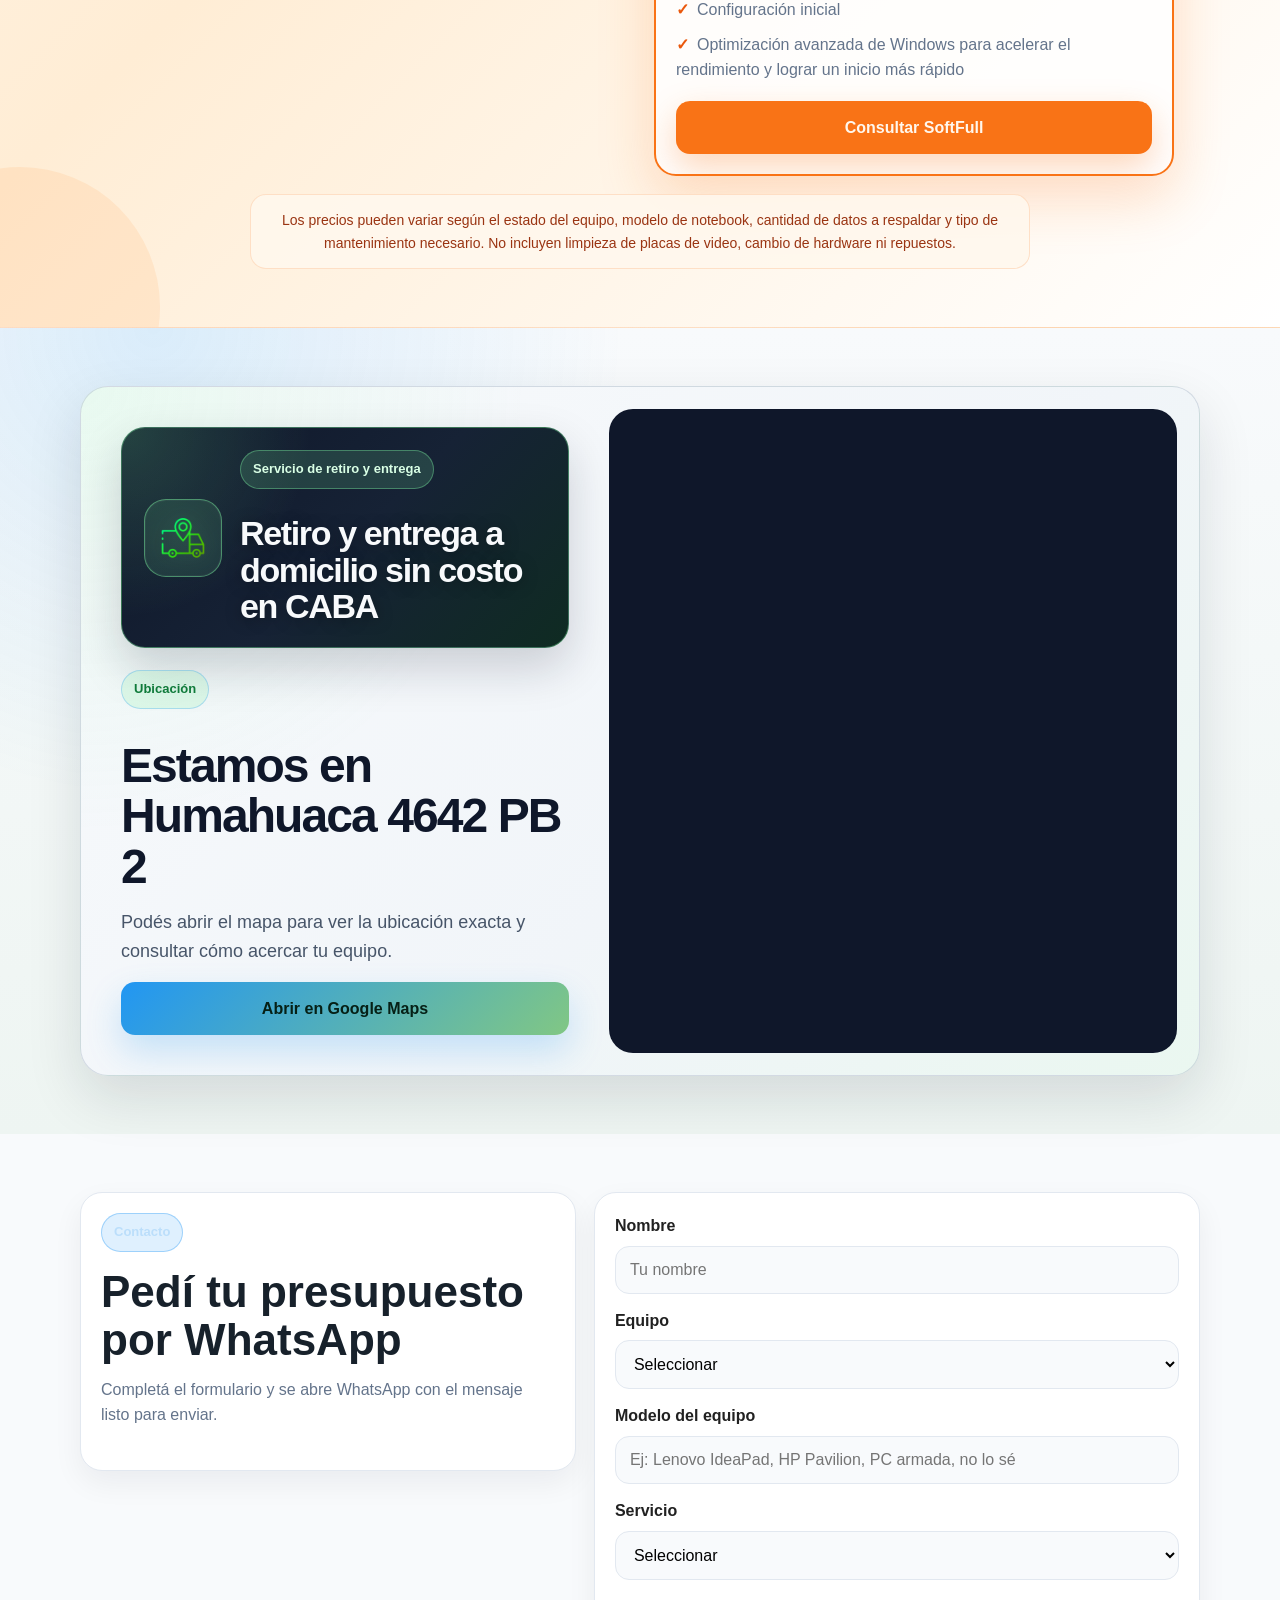
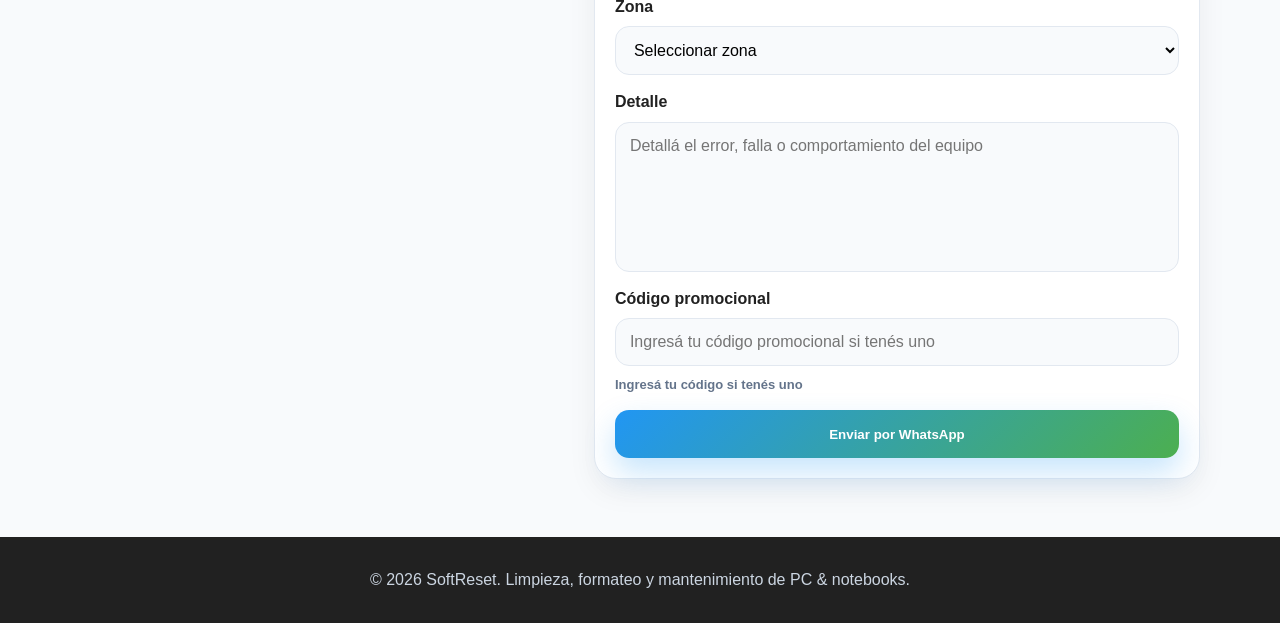
==== commit b26aff02: "Add files via upload" ====
--- a/index.html
+++ b/index.html
@@ -24,7 +24,7 @@
 <div class="hero-panel reveal hero-panel--formateo">
 <div class="hero-copy">
 <span class="badge hero-service-label">FORMATEO + INSTALACIÓN DE WINDOWS</span>
-<h1>Recuperá el rendimiento de tu Notebook</h1>
+<h1>Recuperá el rendimiento de tu NOTEBOOK</h1>
 <p>Windows 10/11, Microsoft Office 365 y antivirus con licencias Activadas</p>
 <a class="hero-primary-cta" href="formateo-instalacion-windows.html">Ver servicio de formateo <span>→</span></a>
 </div>
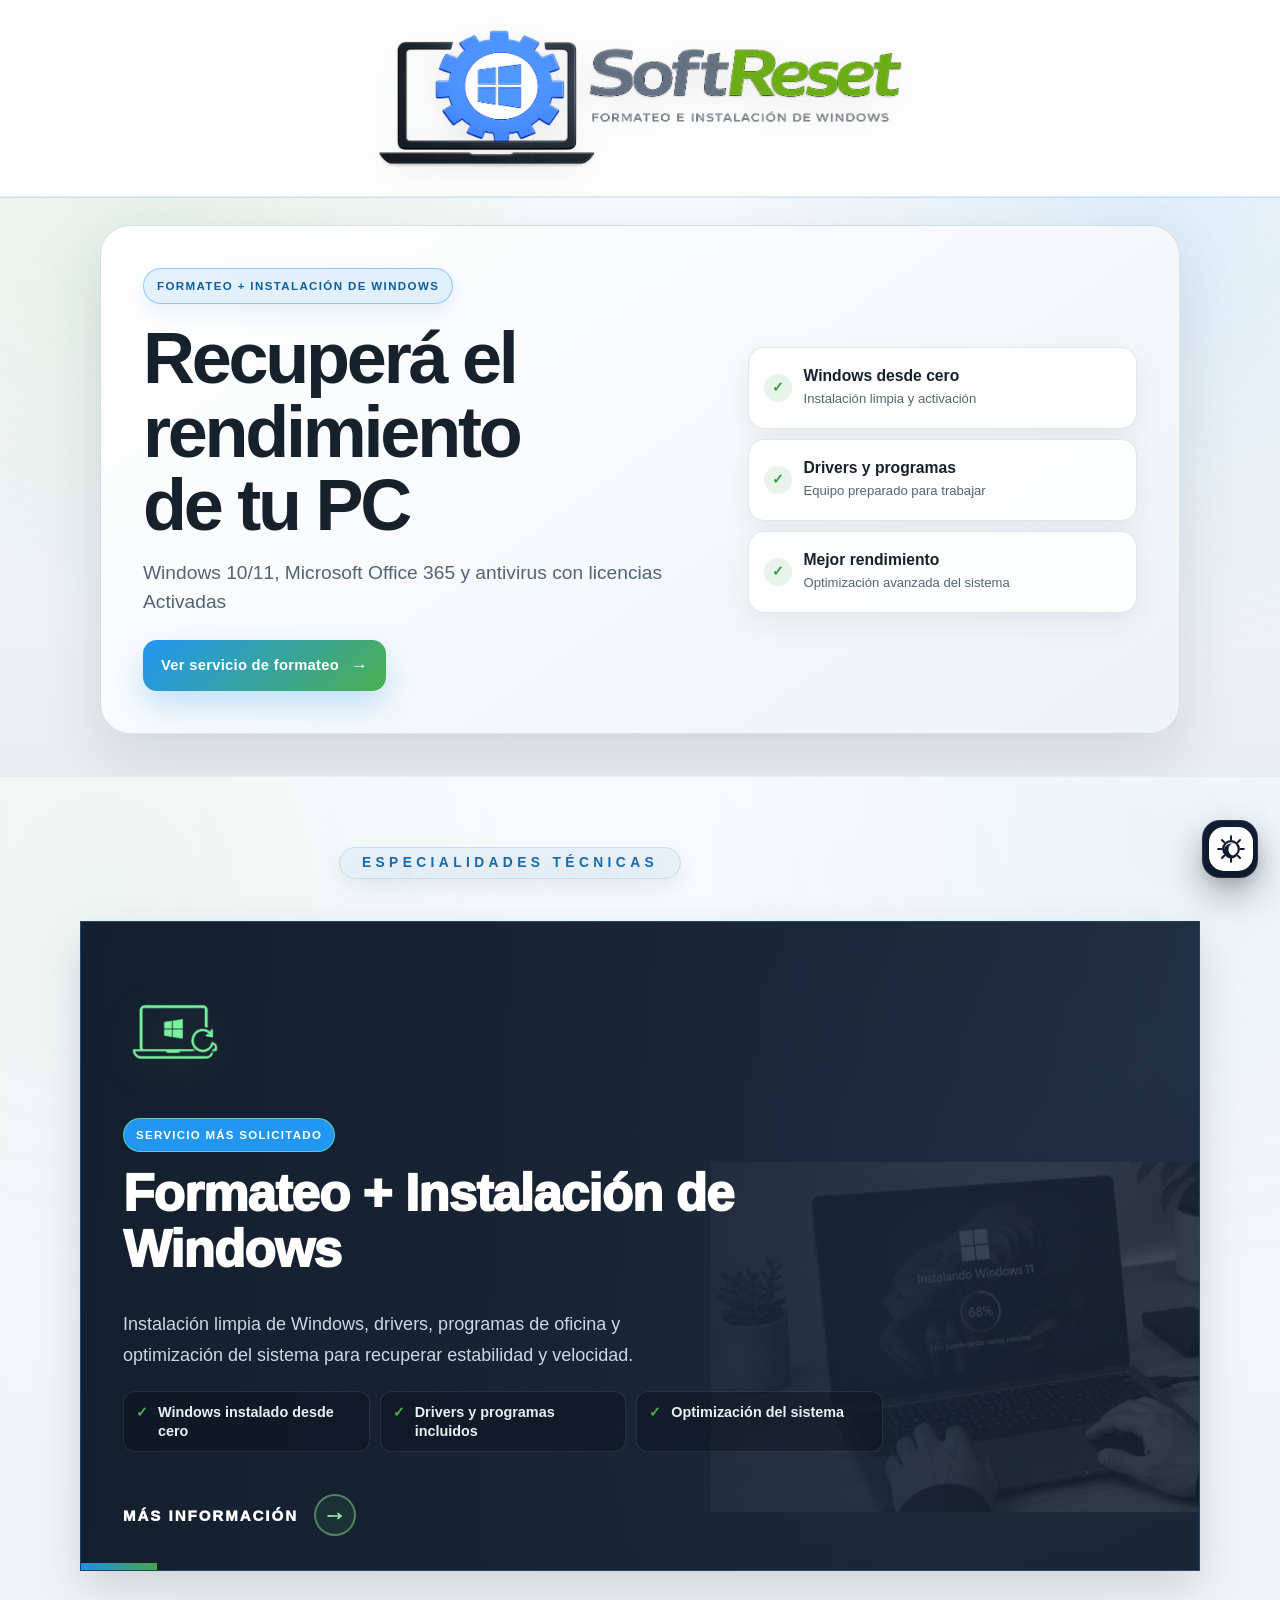
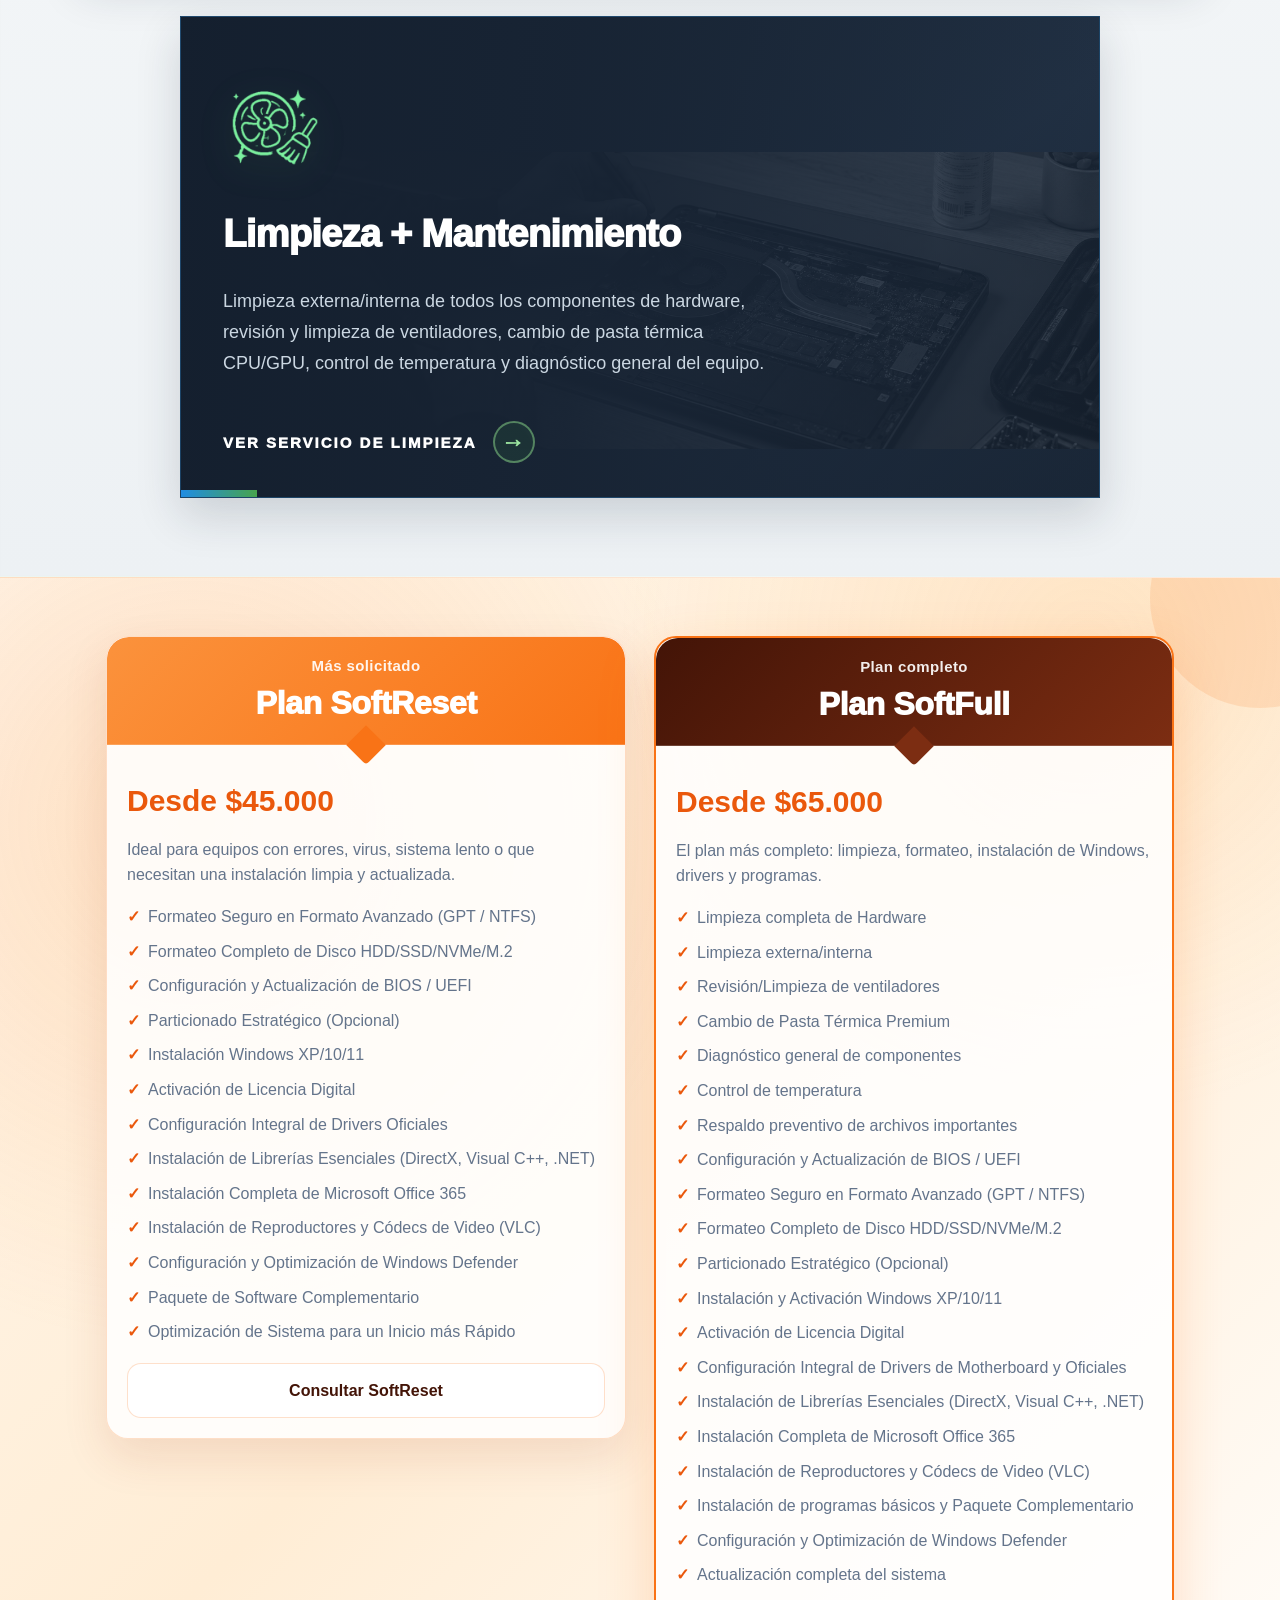
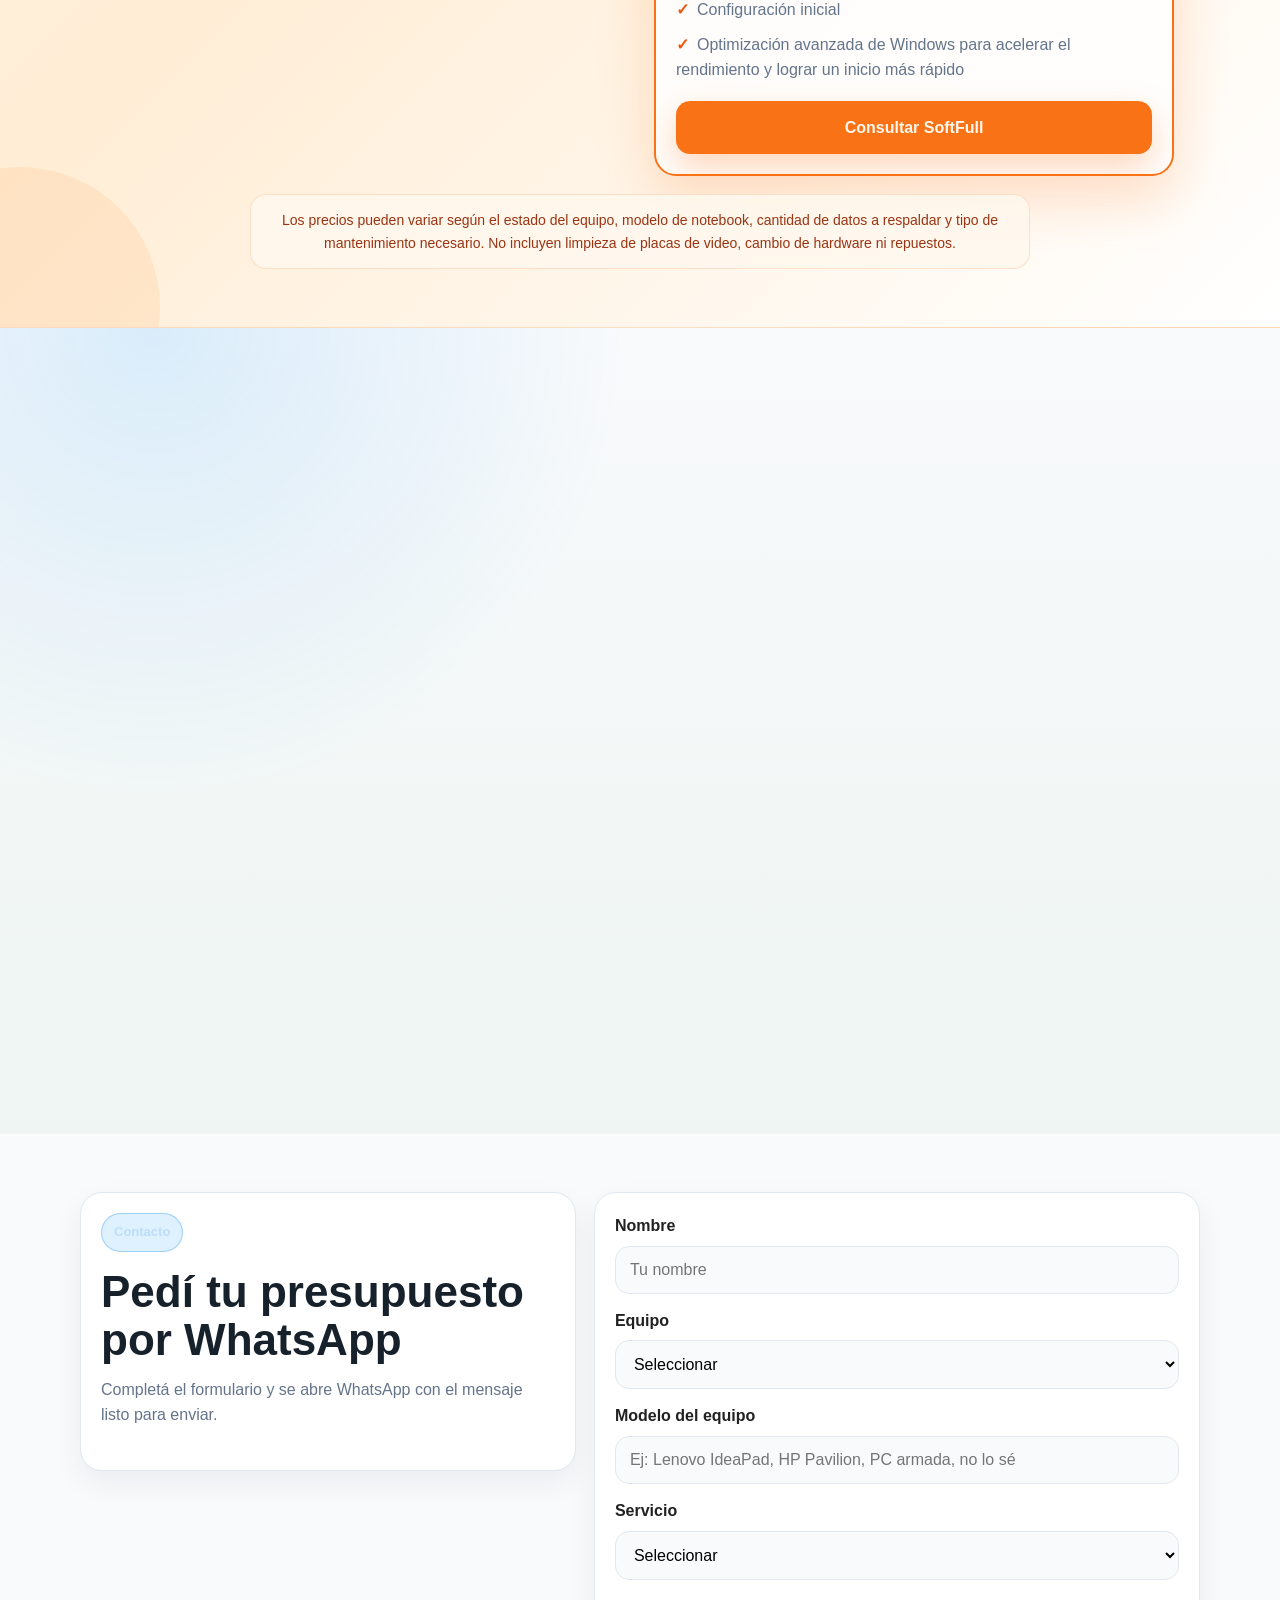
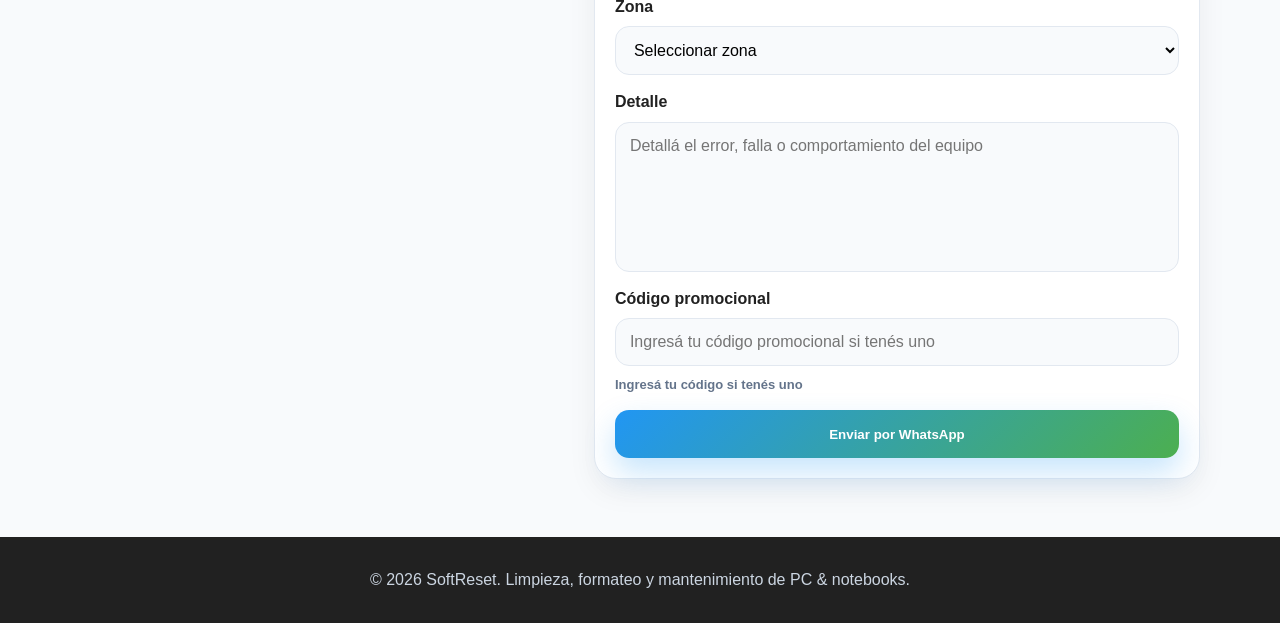
==== commit 644cedd9: "Add files via upload" ====
--- a/index.html
+++ b/index.html
@@ -24,7 +24,7 @@
 <div class="hero-panel reveal hero-panel--formateo">
 <div class="hero-copy">
 <span class="badge hero-service-label">FORMATEO + INSTALACIÓN DE WINDOWS</span>
-<h1>Recuperá el rendimiento de tu NOTEBOOK</h1>
+<h1>Recuperá el rendimiento de tu PC</h1>
 <p>Windows 10/11, Microsoft Office 365 y antivirus con licencias Activadas</p>
 <a class="hero-primary-cta" href="formateo-instalacion-windows.html">Ver servicio de formateo <span>→</span></a>
 </div>
@@ -205,7 +205,7 @@
 </label>
 <label>
             Servicio
-            <select id="servicio" required=""><option value="">Seleccionar</option><option value="Plan SoftReset - Formateo + instalación de Windows">Plan SoftReset - Formateo + instalación de Windows</option><option value="Plan SoftFull - Limpieza + formateo completo">Plan SoftFull - Limpieza + formateo completo</option><option value="Plan SoftGPU - Limpieza de placa de video gamer">Plan SoftGPU - Limpieza de placa de video gamer</option></select>
+            <select id="servicio" required=""><option value="">Seleccionar</option><option value="Plan SoftReset - Formateo + instalación de Windows">Plan SoftReset - Formateo + instalación de Windows</option><option value="Plan SoftFull - Limpieza + Formateo completo">Plan SoftFull - Limpieza + formateo completo</option><option value="Plan SoftGPU - Limpieza de placa de video gamer">Plan SoftGPU - Limpieza de placa de video gamer</option></select>
 </label>
 <label>
             Zona
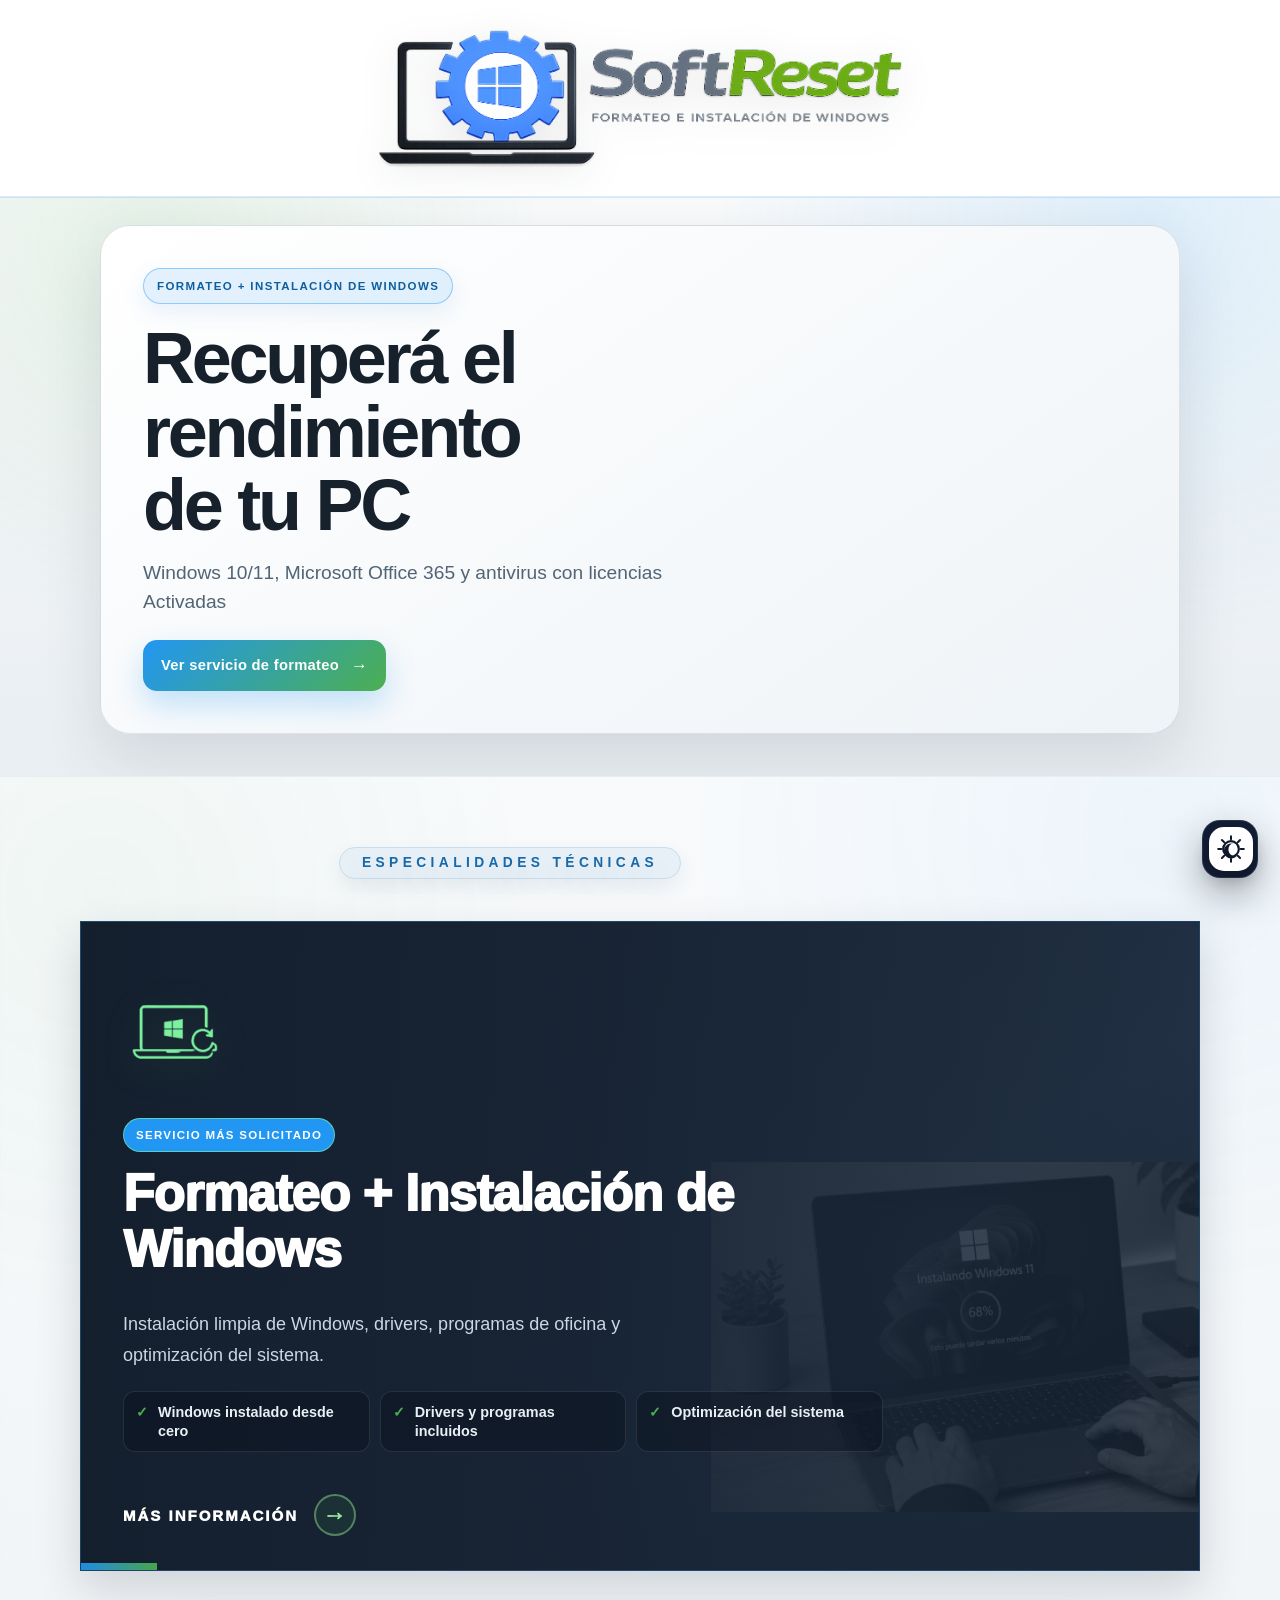
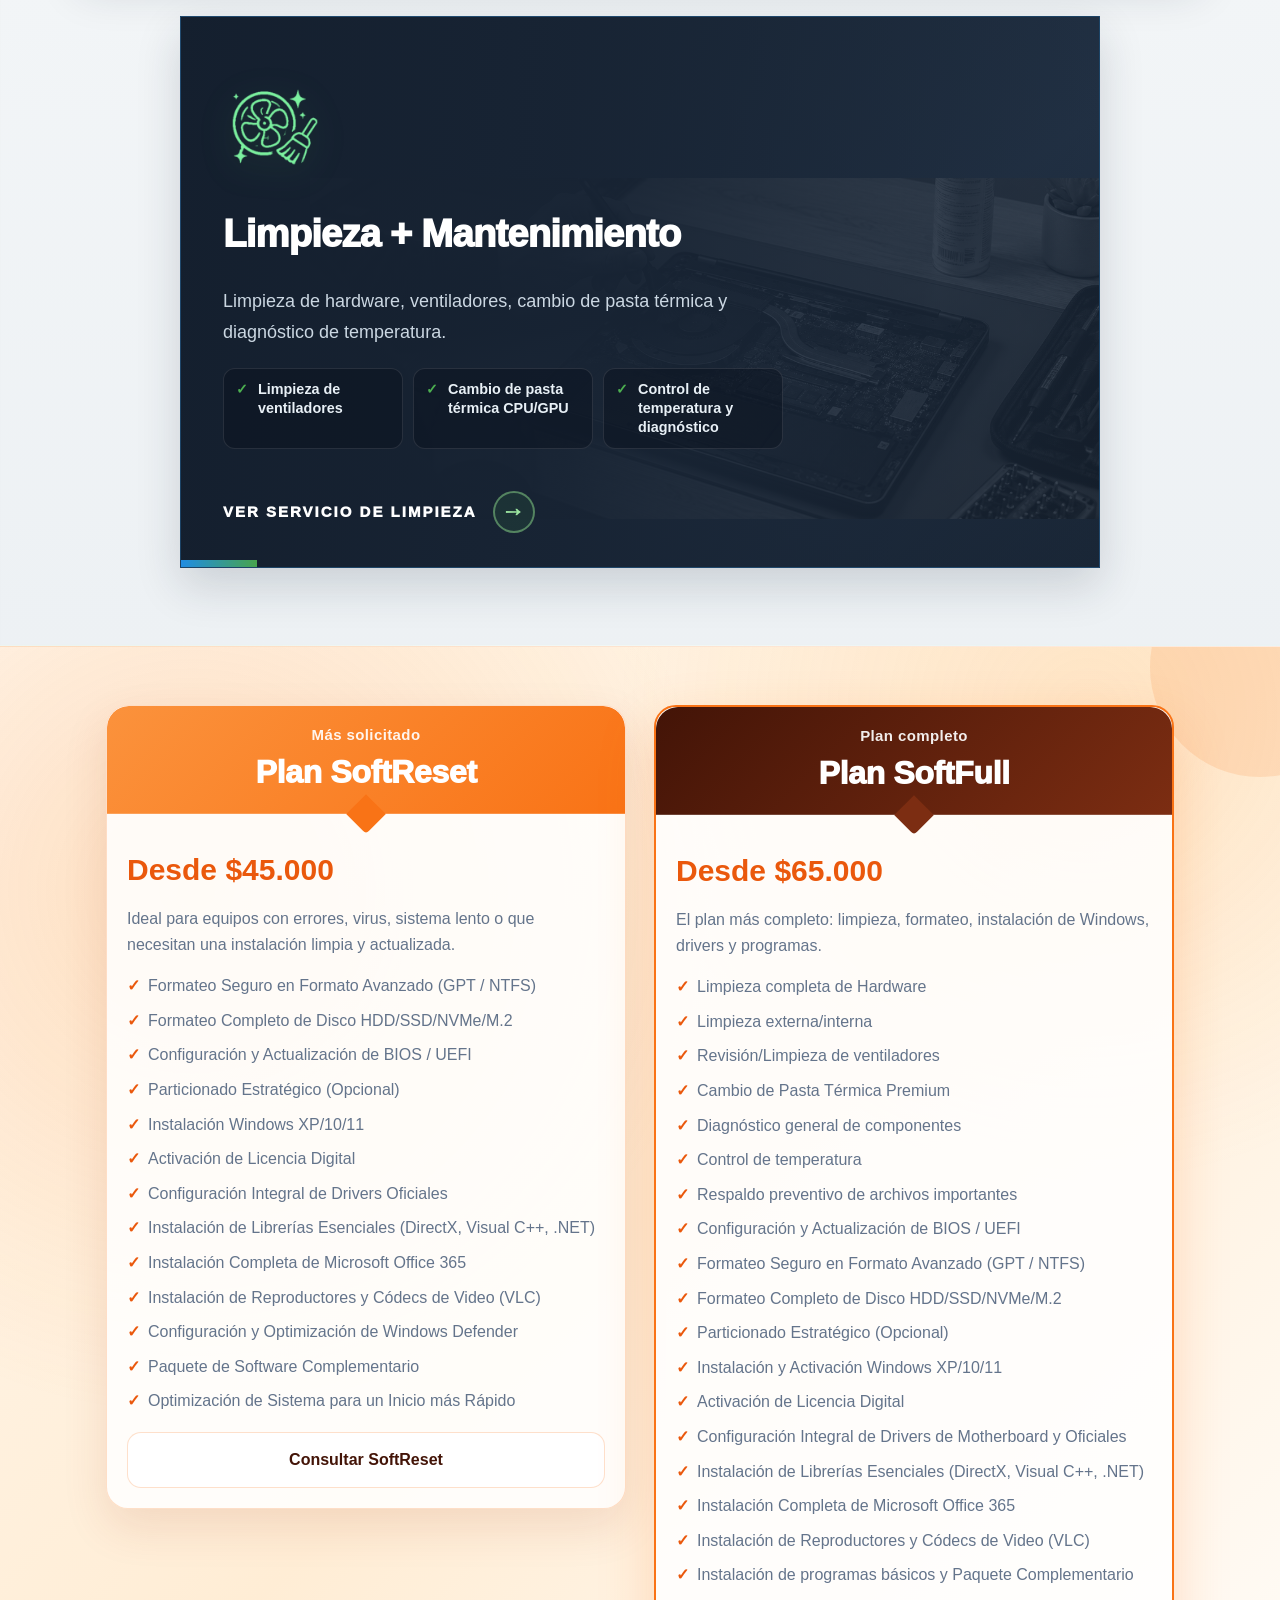
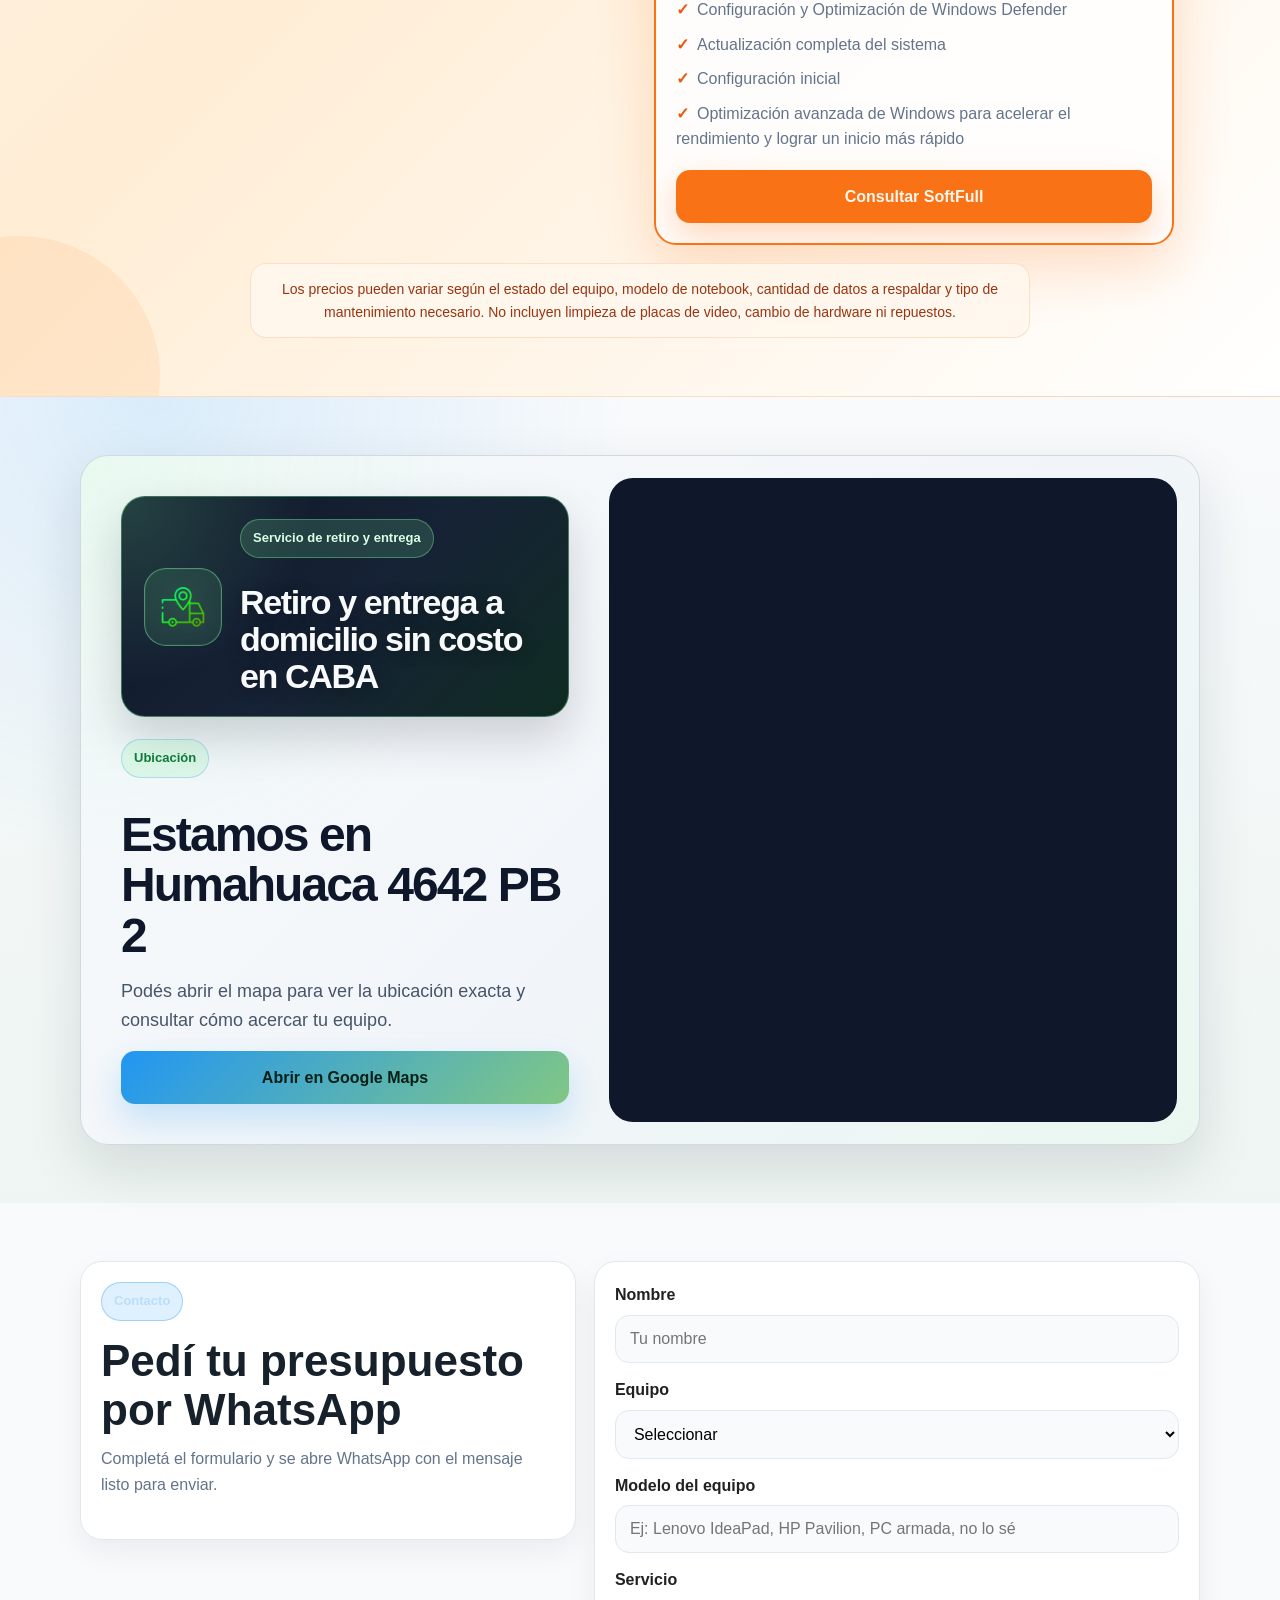
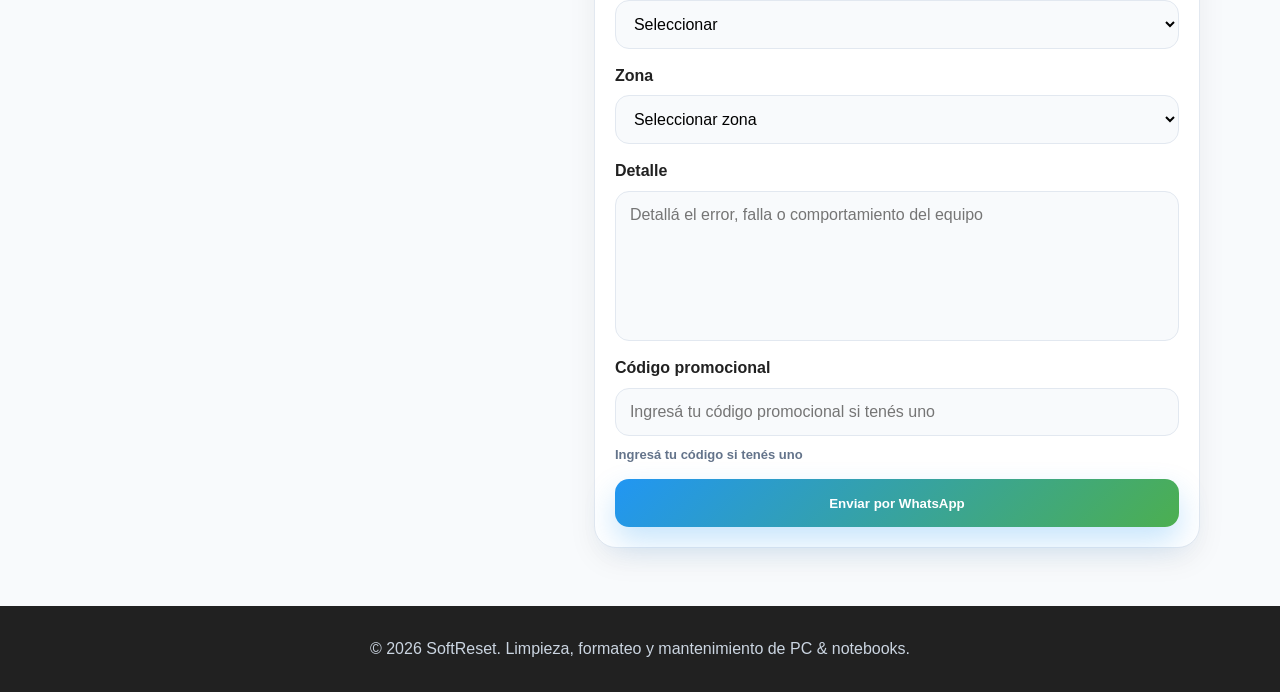
==== commit 39dc76cb: "Add files via upload" ====
--- a/index.html
+++ b/index.html
@@ -28,11 +28,7 @@
 <p>Windows 10/11, Microsoft Office 365 y antivirus con licencias Activadas</p>
 <a class="hero-primary-cta" href="formateo-instalacion-windows.html">Ver servicio de formateo <span>→</span></a>
 </div>
-<div aria-label="Beneficios" class="hero-summary hero-summary--compact">
-<div><span class="hero-summary-icon">✓</span><span><strong>Windows desde cero</strong><small>Instalación limpia y activación</small></span></div>
-<div><span class="hero-summary-icon">✓</span><span><strong>Drivers y programas</strong><small>Equipo preparado para trabajar</small></span></div>
-<div><span class="hero-summary-icon">✓</span><span><strong>Mejor rendimiento</strong><small>Optimización avanzada del sistema</small></span></div>
-</div>
+
 </div>
 </div>
 </section>
@@ -50,7 +46,7 @@
 </div>
 <div class="arc-service-content"><span class="service-priority-badge">SERVICIO MÁS SOLICITADO</span>
 <h3>Formateo + Instalación de Windows</h3>
-<p>Instalación limpia de Windows, drivers, programas de oficina y optimización del sistema para recuperar estabilidad y velocidad.</p>
+<p>Instalación limpia de Windows, drivers, programas de oficina y optimización del sistema.</p>
 <ul class="service-quick-benefits"><li>Windows instalado desde cero</li><li>Drivers y programas incluidos</li><li>Optimización del sistema</li></ul>
 </div>
 <a aria-label="Abrir página de Formateo e Instalación de Windows" class="arc-service-link" href="formateo-instalacion-windows.html">Más información <span>→</span></a>
@@ -62,7 +58,12 @@
 </div>
 <div class="arc-service-content">
 <h3>Limpieza + Mantenimiento</h3>
-<p>Limpieza externa/interna de todos los componentes de hardware, revisión y limpieza de ventiladores, cambio de pasta térmica CPU/GPU, control de temperatura y diagnóstico general del equipo.</p>
+<p>Limpieza de hardware, ventiladores, cambio de pasta térmica y diagnóstico de temperatura.</p>
+<ul class="service-quick-benefits">
+<li>Limpieza de ventiladores</li>
+<li>Cambio de pasta térmica CPU/GPU</li>
+<li>Control de temperatura y diagnóstico</li>
+</ul>
 </div>
 <a aria-label="Abrir página de Limpieza y Mantenimiento" class="arc-service-link" href="limpieza-mantenimiento.html">Ver servicio de limpieza <span>→</span></a>
 </article>
--- a/css/styles.css
+++ b/css/styles.css
@@ -9390,3 +9390,400 @@
     gap: 20px !important;
   }
 }
+
+/* Rediseño inmersivo de la página de Formateo: prioriza el móvil y la imagen como fondo. */
+body.formateo-page:not(.limpieza-page) .service-detail-main { display:block !important; padding:0 !important; min-height:0 !important; }
+body.formateo-page:not(.limpieza-page) .format-showcase-section--immersive { padding:0 0 46px !important; background:#080f19 !important; }
+body.formateo-page:not(.limpieza-page) .format-showcase-section--immersive > .container { width:100% !important; max-width:none !important; padding:0 !important; }
+body.formateo-page:not(.limpieza-page) .format-showcase { margin:0 auto !important; max-width:1100px; border:0 !important; border-radius:0 !important; overflow:hidden; background:#08111e !important; box-shadow:none !important; }
+body.formateo-page:not(.limpieza-page) .format-controls-zone { position:relative; z-index:5; padding:8px 5.5% 0 !important; background:#0a121e !important; }
+body.formateo-page:not(.limpieza-page) .format-feature-list { display:grid !important; grid-template-columns:repeat(4,minmax(0,1fr)) !important; gap:5px !important; margin:0 !important; border-bottom:1px solid rgba(255,255,255,.12); }
+body.formateo-page:not(.limpieza-page) .format-feature-button { position:relative; display:flex !important; flex-direction:column !important; justify-content:flex-start !important; align-items:center !important; gap:5px !important; min-width:0 !important; min-height:78px !important; padding:5px 2px 10px !important; border:0 !important; border-radius:0 !important; color:#c7ced8 !important; background:transparent !important; box-shadow:none !important; transform:none !important; text-align:center !important; }
+body.formateo-page:not(.limpieza-page) .format-feature-button::after { content:""; position:absolute; height:2px; left:0; right:0; bottom:-1px; background:transparent; }
+body.formateo-page:not(.limpieza-page) .format-feature-button svg { width:26px; height:26px; fill:none; stroke:currentColor; stroke-width:1.8; stroke-linecap:round; stroke-linejoin:round; }
+body.formateo-page:not(.limpieza-page) .format-feature-button:first-child svg path { fill:currentColor; stroke:none; }
+body.formateo-page:not(.limpieza-page) .format-feature-button span { font-size:clamp(10px,2.7vw,13px) !important; line-height:1.2 !important; letter-spacing:0 !important; font-weight:600 !important; }
+body.formateo-page:not(.limpieza-page) .format-feature-button strong { display:none !important; }
+body.formateo-page:not(.limpieza-page) .format-feature-button.active { color:#81e879 !important; background:transparent !important; border-color:transparent !important; }
+body.formateo-page:not(.limpieza-page) .format-feature-button.active::after { background:#79e66d; }
+body.formateo-page:not(.limpieza-page) .format-display { position:relative !important; display:flex !important; align-items:flex-end !important; min-height:590px !important; height: min(78vh,760px) !important; overflow:hidden !important; border:0 !important; border-radius:0 !important; background:#091321 !important; box-shadow:none !important; }
+body.formateo-page:not(.limpieza-page) .format-display::before { display:none !important; }
+body.formateo-page:not(.limpieza-page) .format-display-media { position:absolute !important; inset:0 !important; min-height:0 !important; z-index:0 !important; }
+body.formateo-page:not(.limpieza-page) .format-display-media::before { display:none !important; }
+body.formateo-page:not(.limpieza-page) .format-display-media img { display:block !important; width:100% !important; height:100% !important; min-height:0 !important; object-fit:cover !important; object-position:var(--format-mobile-position,center center) !important; opacity:1 !important; filter:none !important; transform:scale(var(--format-mobile-scale,1.04)) !important; transition:opacity .25s ease, transform .4s ease !important; }
+body.formateo-page:not(.limpieza-page) .format-hero-overlay { position:absolute; inset:0; z-index:1; background:linear-gradient(90deg,rgba(5,12,21,.92) 0%,rgba(5,12,21,.72) 48%,rgba(5,12,21,.30) 100%),linear-gradient(0deg,rgba(5,12,21,.80),transparent 65%),linear-gradient(180deg,rgba(5,12,21,.18),transparent 35%); }
+body.formateo-page:not(.limpieza-page) .format-hero-copy { position:relative !important; z-index:2 !important; width:min(100%,650px); padding:36px clamp(24px,6vw,62px) 42px !important; margin:0 !important; color:#fff !important; }
+body.formateo-page:not(.limpieza-page) .format-service-badge { display:inline-flex; align-items:center; margin:0 0 18px; padding:7px 14px; border-radius:30px; background:#4385f5; color:#fff; font-size:11px; line-height:1.2; font-weight:800; letter-spacing:1.2px; text-transform:uppercase; }
+body.formateo-page:not(.limpieza-page) .format-hero-copy h1 { max-width:540px; margin:0 0 16px; color:#fff; font-size:clamp(32px,6vw,56px); line-height:1.04; letter-spacing:-1.2px; font-weight:850; }
+body.formateo-page:not(.limpieza-page) .format-hero-copy > p { max-width:520px; margin:0; color:#d7dce4; font-size:clamp(15px,2.4vw,20px); line-height:1.5; font-weight:450; }
+body.formateo-page:not(.limpieza-page) .format-more-link { display:inline-flex; align-items:center; gap:14px; margin-top:28px; color:#fff; text-decoration:none; font-size:11px; font-weight:850; letter-spacing:1.5px; text-transform:uppercase; }
+body.formateo-page:not(.limpieza-page) .format-more-link span { display:inline-flex; align-items:center; justify-content:center; width:44px; height:44px; border:1.5px solid #72e56b; border-radius:50%; color:#72e56b; font-size:25px; line-height:1; }
+body.formateo-page:not(.limpieza-page) .format-details { padding:30px clamp(24px,6vw,62px) 42px !important; background:linear-gradient(135deg,#0b1726,#07101b) !important; color:#fff !important; }
+body.formateo-page:not(.limpieza-page) .format-details-copy { max-width:820px; margin:0 auto; }
+body.formateo-page:not(.limpieza-page) .format-details-eyebrow { margin:0 0 10px !important; color:#5595ff !important; font-size:12px !important; line-height:1.4 !important; font-weight:850 !important; letter-spacing:1.3px !important; text-transform:uppercase; }
+body.formateo-page:not(.limpieza-page) .format-details h2 { margin:0 0 10px !important; color:#f7f9fc !important; font-size:clamp(23px,4.5vw,34px) !important; line-height:1.15 !important; letter-spacing:-.5px !important; font-weight:850 !important; }
+body.formateo-page:not(.limpieza-page) .format-details-copy > p:not(.format-details-eyebrow) { margin:0 0 18px !important; color:#b8c2d0 !important; font-size:15px !important; line-height:1.55 !important; font-weight:450 !important; }
+body.formateo-page:not(.limpieza-page) .format-details ul { display:grid !important; gap:7px !important; margin:0 !important; padding:0 !important; list-style:none !important; }
+body.formateo-page:not(.limpieza-page) .format-details li { position:relative; padding:11px 12px 11px 42px !important; border:1px solid rgba(255,255,255,.09); border-radius:12px; color:#e7edf5 !important; background:rgba(3,10,19,.22); font-size:13px !important; line-height:1.35 !important; font-weight:550 !important; }
+body.formateo-page:not(.limpieza-page) .format-details li::before { content:"✓" !important; position:absolute; left:13px; top:9px; color:#76e56e !important; font-size:19px; font-weight:900; }
+body.formateo-page:not(.limpieza-page) .format-whatsapp-link { margin-top:22px; min-height:46px !important; padding:12px 22px !important; border-radius:8px !important; color:#fff !important; background:linear-gradient(100deg,#2178d5,#219c88) !important; box-shadow:none !important; text-decoration:none !important; font-size:14px; font-weight:750; }
+html[data-theme="light"] body.formateo-page:not(.limpieza-page) .format-controls-zone,
+html[data-theme="light"] body.formateo-page:not(.limpieza-page) .format-details { background:#0a121e !important; }
+@media (max-width:619px) {
+ body.formateo-page:not(.limpieza-page) .format-feature-list { padding:0 !important; }
+ body.formateo-page:not(.limpieza-page) .format-feature-button { min-height:74px !important; }
+ body.formateo-page:not(.limpieza-page) .format-feature-button svg { width:24px; height:24px; }
+ body.formateo-page:not(.limpieza-page) .format-display { min-height:570px !important; height:72vh !important; max-height:720px !important; }
+ body.formateo-page:not(.limpieza-page) .format-display-media img { object-position:var(--format-mobile-position,58% center) !important; }
+ body.formateo-page:not(.limpieza-page) .format-hero-overlay { background:linear-gradient(90deg,rgba(5,12,21,.86),rgba(5,12,21,.42)),linear-gradient(0deg,rgba(5,12,21,.92) 0%,rgba(5,12,21,.20) 76%,rgba(5,12,21,.22)); }
+ body.formateo-page:not(.limpieza-page) .format-hero-copy { padding:28px 25px 32px !important; }
+ body.formateo-page:not(.limpieza-page) .format-service-badge { margin-bottom:14px; font-size:10px; }
+ body.formateo-page:not(.limpieza-page) .format-hero-copy h1 { font-size:clamp(30px,8.4vw,42px) !important; line-height:1.04 !important; }
+ body.formateo-page:not(.limpieza-page) .format-hero-copy > p { font-size:15px !important; line-height:1.48 !important; }
+ body.formateo-page:not(.limpieza-page) .format-more-link { margin-top:22px; }
+ body.formateo-page:not(.limpieza-page) .format-details { padding:27px 24px 38px !important; }
+}
+@media (min-width:620px) {
+ body.formateo-page:not(.limpieza-page) .format-display { min-height:640px !important; }
+ body.formateo-page:not(.limpieza-page) .format-hero-copy { padding-bottom:58px !important; }
+}
+
+
+/* Corrección final SoftReset: pestañas horizontales superpuestas a la imagen, sin tarjetas. */
+body.service-detail-page.formateo-page:not(.limpieza-page) .format-showcase-section--immersive { padding:0 0 42px !important; background:#080f19 !important; }
+body.service-detail-page.formateo-page:not(.limpieza-page) .format-showcase-section--immersive > .container { width:100% !important; max-width:100% !important; padding:0 !important; }
+body.service-detail-page.formateo-page:not(.limpieza-page) .format-showcase { position:relative !important; width:100% !important; max-width:1000px !important; margin:0 auto !important; overflow:hidden !important; border:0 !important; border-radius:0 !important; background:#08111e !important; box-shadow:none !important; }
+body.service-detail-page.formateo-page:not(.limpieza-page) .format-display { position:relative !important; display:flex !important; align-items:flex-end !important; height:auto !important; min-height:690px !important; max-height:none !important; overflow:hidden !important; border:0 !important; border-radius:0 !important; background:#08111e !important; box-shadow:none !important; }
+body.service-detail-page.formateo-page:not(.limpieza-page) .format-controls-zone { position:absolute !important; z-index:5 !important; top:0 !important; left:0 !important; right:0 !important; padding:8px clamp(12px,5.5vw,54px) 0 !important; background:transparent !important; }
+body.service-detail-page.formateo-page:not(.limpieza-page) .format-feature-list { display:grid !important; grid-template-columns:repeat(4,minmax(0,1fr)) !important; align-items:stretch !important; gap:0 !important; width:100% !important; margin:0 !important; padding:0 !important; border:0 !important; border-bottom:1px solid rgba(255,255,255,.17) !important; background:transparent !important; }
+body.service-detail-page.formateo-page:not(.limpieza-page) .format-controls-zone .format-feature-button,
+body.service-detail-page.formateo-page:not(.limpieza-page) .format-feature-list .format-feature-button { position:relative !important; display:flex !important; flex-direction:column !important; justify-content:flex-start !important; align-items:center !important; gap:5px !important; width:100% !important; min-width:0 !important; min-height:78px !important; margin:0 !important; padding:4px 2px 10px !important; border:0 !important; border-radius:0 !important; color:#d2d8e1 !important; background:transparent !important; box-shadow:none !important; transform:none !important; text-align:center !important; }
+body.service-detail-page.formateo-page:not(.limpieza-page) .format-feature-button::before { display:none !important; content:none !important; }
+body.service-detail-page.formateo-page:not(.limpieza-page) .format-feature-button::after { content:"" !important; position:absolute !important; left:0 !important; right:0 !important; bottom:-1px !important; height:2px !important; background:transparent !important; border:0 !important; border-radius:0 !important; box-shadow:none !important; }
+body.service-detail-page.formateo-page:not(.limpieza-page) .format-feature-button svg { display:block !important; flex:0 0 auto !important; width:25px !important; height:25px !important; margin:0 !important; fill:none !important; stroke:currentColor !important; stroke-width:1.8 !important; stroke-linecap:round !important; stroke-linejoin:round !important; }
+body.service-detail-page.formateo-page:not(.limpieza-page) .format-feature-button:first-child svg path { fill:currentColor !important; stroke:none !important; }
+body.service-detail-page.formateo-page:not(.limpieza-page) .format-feature-button span { display:block !important; margin:0 !important; color:inherit !important; font-size:clamp(10px,2.7vw,13px) !important; line-height:1.18 !important; letter-spacing:0 !important; font-weight:600 !important; text-transform:none !important; }
+body.service-detail-page.formateo-page:not(.limpieza-page) .format-feature-button strong { display:none !important; }
+body.service-detail-page.formateo-page:not(.limpieza-page) .format-feature-button.active,
+body.service-detail-page.formateo-page:not(.limpieza-page) .format-feature-button:hover { color:#81e879 !important; border:0 !important; border-radius:0 !important; background:transparent !important; box-shadow:none !important; }
+body.service-detail-page.formateo-page:not(.limpieza-page) .format-feature-button.active::after { background:#79e66d !important; }
+body.service-detail-page.formateo-page:not(.limpieza-page) .format-display-media { position:absolute !important; inset:0 !important; z-index:0 !important; width:100% !important; height:100% !important; min-height:0 !important; overflow:hidden !important; }
+body.service-detail-page.formateo-page:not(.limpieza-page) .format-display-media img { display:block !important; width:100% !important; height:100% !important; min-height:0 !important; object-fit:cover !important; object-position:var(--format-mobile-position,55% center) !important; opacity:1 !important; filter:none !important; transform:scale(var(--format-mobile-scale,1.02)) !important; }
+body.service-detail-page.formateo-page:not(.limpieza-page) .format-hero-overlay { position:absolute !important; inset:0 !important; z-index:1 !important; background:linear-gradient(90deg,rgba(5,12,21,.88) 0%,rgba(5,12,21,.66) 48%,rgba(5,12,21,.30) 100%),linear-gradient(0deg,rgba(5,12,21,.94) 0%,rgba(5,12,21,.20) 66%,rgba(5,12,21,.30) 100%) !important; }
+body.service-detail-page.formateo-page:not(.limpieza-page) .format-hero-copy { position:relative !important; z-index:2 !important; width:min(100%,650px) !important; margin:0 !important; padding:160px clamp(24px,6vw,62px) 44px !important; color:#fff !important; }
+body.service-detail-page.formateo-page:not(.limpieza-page) .format-hero-copy h1 { max-width:540px !important; margin:0 0 14px !important; color:#fff !important; font-size:clamp(30px,6vw,52px) !important; line-height:1.04 !important; letter-spacing:-.8px !important; font-weight:850 !important; }
+body.service-detail-page.formateo-page:not(.limpieza-page) .format-hero-copy > p { max-width:520px !important; margin:0 !important; color:#d7dce4 !important; font-size:clamp(14px,2.4vw,18px) !important; line-height:1.48 !important; font-weight:450 !important; }
+body.service-detail-page.formateo-page:not(.limpieza-page) .format-service-badge { margin:0 0 14px !important; padding:7px 13px !important; border-radius:30px !important; background:#4385f5 !important; color:#fff !important; font-size:10px !important; line-height:1.2 !important; font-weight:800 !important; letter-spacing:1.1px !important; }
+body.service-detail-page.formateo-page:not(.limpieza-page) .format-more-link { margin-top:23px !important; }
+body.service-detail-page.formateo-page:not(.limpieza-page) .format-details { display:block !important; padding:28px clamp(24px,6vw,62px) 40px !important; border:0 !important; border-radius:0 !important; background:linear-gradient(135deg,#0b1726,#07101b) !important; color:#fff !important; }
+body.service-detail-page.formateo-page:not(.limpieza-page) .format-details-copy { width:100% !important; max-width:820px !important; margin:0 auto !important; }
+body.service-detail-page.formateo-page:not(.limpieza-page) .format-details ul { display:grid !important; grid-template-columns:minmax(0,1fr) !important; gap:7px !important; margin:18px 0 0 !important; padding:0 !important; list-style:none !important; }
+body.service-detail-page.formateo-page:not(.limpieza-page) .format-details li { min-width:0 !important; border-radius:12px !important; }
+@media (max-width:619px) {
+ body.service-detail-page.formateo-page:not(.limpieza-page) .format-display { min-height:660px !important; }
+ body.service-detail-page.formateo-page:not(.limpieza-page) .format-controls-zone { padding:8px 10px 0 !important; }
+ body.service-detail-page.formateo-page:not(.limpieza-page) .format-feature-button,
+ body.service-detail-page.formateo-page:not(.limpieza-page) .format-controls-zone .format-feature-button { min-height:74px !important; padding:4px 1px 9px !important; gap:5px !important; }
+ body.service-detail-page.formateo-page:not(.limpieza-page) .format-feature-button svg { width:23px !important; height:23px !important; }
+ body.service-detail-page.formateo-page:not(.limpieza-page) .format-feature-button span { font-size:clamp(9px,2.8vw,12px) !important; line-height:1.15 !important; }
+ body.service-detail-page.formateo-page:not(.limpieza-page) .format-hero-copy { padding:145px 24px 38px !important; }
+ body.service-detail-page.formateo-page:not(.limpieza-page) .format-hero-copy h1 { font-size:clamp(29px,8vw,40px) !important; line-height:1.05 !important; }
+ body.service-detail-page.formateo-page:not(.limpieza-page) .format-hero-copy > p { font-size:15px !important; line-height:1.48 !important; }
+ body.service-detail-page.formateo-page:not(.limpieza-page) .format-details { padding:26px 22px 36px !important; }
+}
+@media (min-width:620px) {
+ body.service-detail-page.formateo-page:not(.limpieza-page) .format-display { min-height:740px !important; }
+ body.service-detail-page.formateo-page:not(.limpieza-page) .format-hero-copy { padding-top:175px !important; }
+}
+
+/* SoftReset: servicio en tarjetas verticales con detalles desplegables */
+body.services-vertical-page { background:#080f19 !important; color:#f5f7fb; }
+body.services-vertical-page .site-header { position:relative; z-index:2; }
+body.services-vertical-page .services-vertical-main { width:100%; max-width:900px; margin:0 auto; background:#080f19; }
+body.services-vertical-page .services-intro { position:relative; min-height:490px; display:flex; align-items:flex-end; overflow:hidden; isolation:isolate; background:#08111e; }
+body.services-vertical-page .services-intro-image { position:absolute; inset:0; z-index:-2; background-image:url('../assets/img/formateo.png'); background-size:cover; background-position:center; transform:scale(1.02); }
+body.services-vertical-page .services-intro-shade { position:absolute; inset:0; z-index:-1; background:linear-gradient(90deg,rgba(4,11,20,.94) 0%,rgba(4,11,20,.72) 48%,rgba(4,11,20,.28) 100%),linear-gradient(0deg,rgba(4,11,20,.96),transparent 80%); }
+body.services-vertical-page .services-intro-copy { width:100%; max-width:650px; padding:52px clamp(22px,6vw,54px) 42px; }
+body.services-vertical-page .services-kicker,.service-detail-eyebrow { display:block; margin:0 0 14px; color:#4d91ff; font-size:12px; font-weight:800; letter-spacing:1.7px; text-transform:uppercase; }
+body.services-vertical-page .services-intro h1 { max-width:570px; margin:0 0 14px; color:#fff; font-size:clamp(31px,7.4vw,54px); line-height:1.06; letter-spacing:-.8px; }
+body.services-vertical-page .services-intro-copy>p { max-width:510px; margin:0; color:#d2dbe7; font-size:clamp(15px,3.7vw,18px); line-height:1.55; }
+body.services-vertical-page .services-scroll-link { display:inline-flex; align-items:center; gap:13px; margin-top:25px; color:#fff; text-decoration:none; text-transform:uppercase; font-size:11px; font-weight:850; letter-spacing:1.5px; }
+body.services-vertical-page .services-scroll-link span { display:grid; place-items:center; width:42px; height:42px; border:1.5px solid #72e56b; border-radius:50%; color:#72e56b; font-size:25px; }
+body.services-vertical-page .services-list-section { display:grid; gap:15px; padding:16px 14px 35px; }
+body.services-vertical-page .service-image-card { overflow:hidden; border:1px solid rgba(157,184,214,.17); border-radius:17px; background:#0b1727; box-shadow:0 12px 30px rgba(0,0,0,.18); }
+body.services-vertical-page .service-card-cover { position:relative; display:flex; align-items:flex-end; min-height:320px; overflow:hidden; isolation:isolate; background-size:cover; background-position:center; background-repeat:no-repeat; }
+body.services-vertical-page .service-card-cover-shade { position:absolute; inset:0; z-index:0; pointer-events:none; background:linear-gradient(0deg,rgba(3,10,19,.22) 0%,rgba(3,10,19,.06) 55%,rgba(3,10,19,.02) 100%); }
+body.services-vertical-page .service-card-heading { position:relative; z-index:1; }
+body.services-vertical-page .service-card-heading { width:100%; padding:28px 22px 23px; }
+body.services-vertical-page .service-card-icon { display:flex; align-items:center; justify-content:flex-start; width:58px; height:58px; margin-bottom:13px; color:#7be875; line-height:1; font-weight:700; }
+body.services-vertical-page .service-card-icon svg { display:block; width:56px; height:56px; overflow:visible; filter:drop-shadow(0 2px 7px rgba(123,232,117,.14)); }
+body.services-vertical-page .service-card-icon.windows-icon { width:58px; height:58px; }
+body.services-vertical-page .service-card-icon.windows-icon svg { width:56px; height:56px; }
+body.services-vertical-page .service-card-heading h2 { margin:0 0 8px; color:#fff; font-size:clamp(23px,5.3vw,31px); line-height:1.12; letter-spacing:-.3px; }
+body.services-vertical-page .service-card-heading p { max-width:460px; margin:0; color:#d8e0ec; font-size:15px; line-height:1.45; }
+body.services-vertical-page .service-more-button { display:inline-flex; align-items:center; gap:9px; min-height:38px; margin-top:17px; padding:8px 16px; border:1px solid #73e779; border-radius:22px; background:rgba(5,15,28,.65); color:#fff; font-family:inherit; font-size:13px; font-weight:700; line-height:1.2; cursor:pointer; }
+body.services-vertical-page .service-more-button span { color:#7be875; font-size:18px; }
+body.services-vertical-page .service-more-button:hover,body.services-vertical-page .service-more-button:focus-visible { background:#143d3c; outline:2px solid rgba(123,232,117,.35); outline-offset:2px; }
+body.services-vertical-page .service-close-button { display:flex; align-items:center; justify-content:center; min-height:48px; width:100%; margin-top:20px; padding:12px 18px; border:0; border-radius:28px; background:linear-gradient(100deg,#167be4,#259ce5 52%,#36ad73); color:#fff; font-family:inherit; font-size:12px; font-weight:850; letter-spacing:1px; line-height:1.2; text-align:center; text-transform:uppercase; cursor:pointer; box-shadow:0 10px 24px rgba(22,123,228,.16); }
+body.services-vertical-page .service-close-button:hover,body.services-vertical-page .service-close-button:focus-visible { filter:brightness(1.06); outline:2px solid rgba(123,232,117,.45); outline-offset:3px; }
+body.services-vertical-page .service-card-details { padding:24px 22px 26px; border-top:1px solid rgba(150,175,203,.15); background:linear-gradient(145deg,#0b1727,#0a1320); }
+body.services-vertical-page .service-card-details[hidden] { display:none !important; }
+body.services-vertical-page .service-card-details h3 { margin:0 0 12px; color:#f8fafc; font-size:clamp(22px,5vw,29px); line-height:1.15; }
+body.services-vertical-page .service-card-details>p:not(.service-detail-eyebrow) { margin:0 0 18px; color:#bac7d8; font-size:15px; line-height:1.65; }
+body.services-vertical-page .service-card-details ul { display:grid; gap:9px; margin:0 0 23px; padding:0; list-style:none; }
+body.services-vertical-page .service-card-details li { position:relative; padding:10px 12px 10px 34px; border:1px solid rgba(151,174,201,.14); border-radius:10px; background:rgba(4,12,22,.42); color:#eaf0f8; font-size:14px; line-height:1.4; }
+body.services-vertical-page .service-card-details li::before { content:'✓'; position:absolute; left:12px; top:9px; color:#72e56b; font-size:18px; font-weight:800; }
+body.services-vertical-page .service-consult-button { display:flex; align-items:center; justify-content:center; min-height:48px; width:100%; padding:12px 18px; border-radius:28px; background:linear-gradient(100deg,#167be4,#259ce5 52%,#36ad73); color:#fff; text-decoration:none; text-align:center; text-transform:uppercase; font-size:12px; font-weight:850; letter-spacing:1px; }
+body.services-vertical-page .service-detail-footer { background:#f5f7fb; color:#52657e; }
+body.services-vertical-page .service-detail-footer p { margin:0; padding:24px 0; text-align:center; line-height:1.6; }
+body.services-vertical-page .mobile-bottom-bar { display:none !important; }
+/* Solo en la página de formateo volvemos a mostrar la barra para cambiar de tema. */
+body.formateo-page .mobile-bottom-bar { display:grid !important; }
+@media(min-width:700px) {
+ body.services-vertical-page .services-intro { min-height:570px; }
+ body.services-vertical-page .services-list-section { padding:24px 22px 45px; gap:20px; }
+ body.services-vertical-page .service-card-cover { min-height:365px; }
+ body.services-vertical-page .service-card-heading { padding:34px 32px 28px; }
+ body.services-vertical-page .service-card-details { padding:30px 32px; }
+}
+@media(max-width:380px) {
+ body.services-vertical-page .services-intro { min-height:455px; }
+ body.services-vertical-page .services-intro-copy { padding:38px 19px 31px; }
+ body.services-vertical-page .service-card-cover { min-height:295px; }
+ body.services-vertical-page .service-card-heading { padding:23px 18px 20px; }
+ body.services-vertical-page .service-card-details { padding:21px 17px 23px; }
+}
+
+
+/* SoftReset: barra inferior animada en las cuatro tarjetas verticales.
+   Replica el gesto de las tarjetas de la página principal: se expande
+   de izquierda a derecha al pasar el mouse, enfocar o seleccionar con el dedo. */
+body.services-vertical-page .service-image-card {
+  position: relative;
+  isolation: isolate;
+  overflow: hidden;
+}
+body.services-vertical-page .service-image-card::after {
+  content: "";
+  position: absolute;
+  z-index: 5;
+  left: 0;
+  bottom: 0;
+  width: 76px;
+  height: 7px;
+  border-radius: 0 5px 0 0;
+  background: linear-gradient(90deg, #2196F3 0%, #22a9c9 52%, #4CAF50 100%);
+  opacity: .95;
+  pointer-events: none;
+  transform-origin: left center;
+  transition: width .78s cubic-bezier(.22,.8,.22,1), opacity .28s ease, box-shadow .28s ease;
+}
+body.services-vertical-page .service-image-card:hover::after,
+body.services-vertical-page .service-image-card:focus-within::after,
+body.services-vertical-page .service-image-card:focus-visible::after,
+body.services-vertical-page .service-image-card.is-active::after {
+  width: 100%;
+  opacity: 1;
+  box-shadow: 0 0 24px rgba(33,150,243,.38);
+}
+@media (prefers-reduced-motion: reduce) {
+  body.services-vertical-page .service-image-card::after { transition: none; }
+}
+
+/* Ajustes solicitados: portada compacta e iconografía de línea */
+body.services-vertical-page .services-intro { min-height:0 !important; height:auto !important; align-items:center !important; }
+body.services-vertical-page .services-intro-copy { max-width:760px !important; padding:30px clamp(22px,6vw,54px) 32px !important; }
+body.services-vertical-page .services-intro h1 { max-width:700px !important; margin-bottom:12px !important; }
+body.services-vertical-page .services-intro-copy>p { max-width:680px !important; }
+body.services-vertical-page .services-scroll-link { display:none !important; }
+body.services-vertical-page .service-card-icon { width:76px !important; height:76px !important; margin-bottom:12px !important; color:#78f39a !important; }
+body.services-vertical-page .service-card-icon svg { width:72px !important; height:72px !important; overflow:visible !important; filter:drop-shadow(0 0 8px rgba(120,243,154,.16)); }
+body.services-vertical-page .service-card-icon.windows-icon { width:76px !important; height:76px !important; }
+body.services-vertical-page .service-card-icon.windows-icon svg { width:72px !important; height:72px !important; }
+@media (max-width:600px) { body.services-vertical-page .services-intro-copy { padding:28px 22px 30px !important; } body.services-vertical-page .services-intro h1 { font-size:clamp(29px,7.4vw,42px) !important; } }
+
+/* SoftReset service cards: monochrome icon aligned as part of each title */
+body.services-vertical-page .service-card-heading {
+  display: flex !important;
+  flex-direction: column !important;
+  align-items: flex-start !important;
+}
+body.services-vertical-page .service-card-icon,
+body.services-vertical-page .service-card-icon.windows-icon {
+  display: flex !important;
+  align-items: center !important;
+  justify-content: flex-start !important;
+  width: 58px !important;
+  height: 58px !important;
+  margin: 0 0 12px !important;
+  color: #d0d4da !important;
+}
+body.services-vertical-page .service-card-icon svg,
+body.services-vertical-page .service-card-icon.windows-icon svg {
+  display: block !important;
+  width: 54px !important;
+  height: 54px !important;
+  color: #d0d4da !important;
+  filter: none !important;
+}
+body.services-vertical-page .service-card-heading h2 {
+  margin-top: 0 !important;
+}
+
+
+/* Portada de servicios: logo de marca en lugar del rótulo superior */
+body.services-vertical-page .services-intro-copy { position:relative; }
+body.services-vertical-page .services-brand-mark { display:block; width:clamp(150px, 42vw, 225px); height:auto; object-fit:contain; margin:0 auto 18px; }
+@media (max-width:600px) { body.services-vertical-page .services-brand-mark { width:clamp(145px, 46vw, 195px); margin-bottom:16px; } }
+
+/* Corrección de espacio sobrante al final de la página de servicios.
+   Limita la regla a esta página para no afectar el resto del sitio. */
+html:has(body.services-vertical-page),
+body.services-vertical-page {
+  min-height: 0 !important;
+  height: auto !important;
+  margin-bottom: 0 !important;
+  padding-bottom: 0 !important;
+  background: #080f19 !important;
+}
+body.services-vertical-page .services-vertical-main {
+  min-height: 0 !important;
+  height: auto !important;
+  margin-bottom: 0 !important;
+  padding-bottom: 0 !important;
+}
+body.services-vertical-page .services-list-section {
+  padding-bottom: 20px !important;
+}
+body.services-vertical-page .service-detail-footer {
+  display: block !important;
+  box-sizing: border-box !important;
+  min-height: 0 !important;
+  height: auto !important;
+  margin: 0 !important;
+  padding: 0 16px !important;
+  background: #f5f7fb !important;
+  color: #52657e !important;
+}
+body.services-vertical-page .service-detail-footer .container {
+  min-height: 0 !important;
+  height: auto !important;
+  padding-top: 0 !important;
+  padding-bottom: 0 !important;
+}
+body.services-vertical-page .service-detail-footer p {
+  margin: 0 !important;
+  padding: 22px 0 !important;
+  line-height: 1.5 !important;
+}
+@media (max-width: 600px) {
+  body.services-vertical-page .services-list-section { padding-bottom: 16px !important; }
+  body.services-vertical-page .service-detail-footer { padding-inline: 14px !important; }
+  body.services-vertical-page .service-detail-footer p { padding: 18px 0 !important; }
+}
+
+
+/* Limpieza y mantenimiento: las cuatro opciones quedan entre el título y la imagen. */
+body.service-detail-page.limpieza-page .format-display { display:flex !important; flex-direction:column !important; min-height:0 !important; height:auto !important; max-height:none !important; }
+body.service-detail-page.limpieza-page .format-display-title { position:relative !important; z-index:2 !important; width:100% !important; padding:clamp(20px,3vw,34px) clamp(22px,4vw,46px) 18px !important; background:linear-gradient(115deg,#172b42 0%,#203e5b 58%,#174638 100%) !important; border-radius:24px 24px 0 0 !important; }
+body.service-detail-page.limpieza-page .format-display-title h3 { margin:0 !important; font-size:clamp(25px,4vw,42px) !important; line-height:1.08 !important; }
+body.service-detail-page.limpieza-page .format-feature-list { position:relative !important; z-index:2 !important; display:grid !important; grid-template-columns:repeat(4,minmax(0,1fr)) !important; gap:8px !important; width:100% !important; margin:0 !important; padding:16px clamp(12px,2.5vw,26px) 18px !important; background:#f5f7fb !important; border-bottom:1px solid #d9e1ea !important; }
+body.service-detail-page.limpieza-page .format-feature-list .format-feature-button { min-width:0 !important; min-height:64px !important; padding:12px 10px !important; gap:8px !important; border:1px solid #d3dce6 !important; border-radius:14px !important; color:#172b42 !important; background:#ffffff !important; box-shadow:0 5px 14px rgba(19,39,61,.06) !important; }
+body.service-detail-page.limpieza-page .format-feature-list .format-feature-button span { font-size:clamp(12px,1.35vw,16px) !important; line-height:1.2 !important; font-weight:750 !important; }
+body.service-detail-page.limpieza-page .format-feature-list .format-feature-button strong { width:28px !important; height:28px !important; flex:0 0 28px !important; font-size:18px !important; }
+body.service-detail-page.limpieza-page .format-feature-list .format-feature-button.active { border-color:#48a7e8 !important; color:#172b42 !important; background:#e7f2fb !important; box-shadow:inset 0 0 0 1px rgba(72,167,232,.18) !important; }
+body.service-detail-page.limpieza-page .format-display-media { width:100% !important; min-height:0 !important; height:clamp(260px,40vw,440px) !important; }
+body.service-detail-page.limpieza-page .format-display-media img { display:block !important; width:100% !important; height:100% !important; min-height:0 !important; object-fit:cover !important; }
+body.service-detail-page.limpieza-page .format-display-copy { padding:clamp(22px,4vw,42px) !important; background:#fff !important; color:#24364a !important; }
+body.service-detail-page.limpieza-page .format-display-copy p { color:#52657c !important; }
+body.service-detail-page.limpieza-page .limpieza-controls-bottom { padding:22px clamp(18px,4vw,42px) 34px !important; background:#f5f7fb !important; }
+body.service-detail-page.limpieza-page .limpieza-controls-bottom .format-showcase-actions { max-width:1120px !important; margin:0 auto !important; text-align:center !important; }
+@media (max-width:619px) {
+ body.service-detail-page.limpieza-page .format-display-title { padding:20px 22px 14px !important; border-radius:20px 20px 0 0 !important; }
+ body.service-detail-page.limpieza-page .format-display-title h3 { font-size:clamp(25px,7vw,34px) !important; }
+ body.service-detail-page.limpieza-page .format-feature-list { grid-template-columns:repeat(2,minmax(0,1fr)) !important; gap:8px !important; padding:12px 12px 16px !important; }
+ body.service-detail-page.limpieza-page .format-feature-list .format-feature-button { min-height:72px !important; padding:12px 10px !important; gap:8px !important; }
+ body.service-detail-page.limpieza-page .format-feature-list .format-feature-button span { font-size:clamp(12px,3.3vw,15px) !important; }
+ body.service-detail-page.limpieza-page .format-display-media { height:clamp(250px,65vw,360px) !important; }
+}
+
+/* Ajuste final: opciones de Limpieza y Mantenimiento en la franja entre el logo y el título. */
+body.service-detail-page.limpieza-page .format-showcase { display:flex !important; flex-direction:column !important; gap:0 !important; overflow:visible !important; background:transparent !important; box-shadow:none !important; border:0 !important; }
+body.service-detail-page.limpieza-page .format-showcase > .format-feature-list { order:0 !important; position:relative !important; display:grid !important; grid-template-columns:repeat(4,minmax(0,1fr)) !important; gap:8px !important; width:100% !important; margin:0 0 10px !important; padding:10px clamp(12px,2.5vw,26px) !important; background:#f5f7fb !important; border:0 !important; }
+body.service-detail-page.limpieza-page .format-showcase > .format-display { order:1 !important; }
+body.service-detail-page.limpieza-page .format-showcase > .limpieza-controls-bottom { order:2 !important; position:relative !important; width:100% !important; }
+body.service-detail-page.limpieza-page .format-showcase > .format-feature-list .format-feature-button { display:flex !important; flex-direction:row !important; align-items:center !important; justify-content:space-between !important; min-width:0 !important; min-height:64px !important; padding:12px 10px !important; gap:8px !important; border:1px solid #d3dce6 !important; border-radius:14px !important; color:#172b42 !important; background:#fff !important; box-shadow:0 5px 14px rgba(19,39,61,.06) !important; text-align:left !important; }
+body.service-detail-page.limpieza-page .format-showcase > .format-feature-list .format-feature-button span { font-size:clamp(12px,1.35vw,16px) !important; line-height:1.2 !important; font-weight:750 !important; }
+body.service-detail-page.limpieza-page .format-showcase > .format-feature-list .format-feature-button strong { display:flex !important; align-items:center !important; justify-content:center !important; width:28px !important; height:28px !important; flex:0 0 28px !important; border-radius:50% !important; color:#fff !important; background:#172b42 !important; font-size:18px !important; }
+body.service-detail-page.limpieza-page .format-showcase > .format-feature-list .format-feature-button.active { border-color:#48a7e8 !important; background:#e7f2fb !important; }
+@media (max-width:619px) { body.service-detail-page.limpieza-page .format-showcase > .format-feature-list { grid-template-columns:repeat(2,minmax(0,1fr)) !important; gap:8px !important; padding:8px 12px !important; margin-bottom:10px !important; } body.service-detail-page.limpieza-page .format-showcase > .format-feature-list .format-feature-button { min-height:72px !important; padding:12px 10px !important; } body.service-detail-page.limpieza-page .format-showcase > .format-feature-list .format-feature-button span { font-size:clamp(12px,3.3vw,15px) !important; } }
+
+/* Corrección: quitar el bloque vacío bajo el copyright en la página principal móvil. */
+@media (max-width: 619px) {
+  body:not(.service-detail-page) footer {
+    padding-bottom: 20px !important;
+    min-height: 0 !important;
+  }
+  body:not(.service-detail-page) footer .container {
+    padding-bottom: 0 !important;
+    min-height: 0 !important;
+  }
+}
+
+
+/* Portada simplificada de formateo: sin fotografía ni título largo. */
+body.services-vertical-page .services-intro {
+  min-height: 0 !important;
+  height: auto !important;
+  display: flex !important;
+  align-items: center !important;
+  justify-content: center !important;
+  overflow: hidden !important;
+  background: linear-gradient(115deg, #14263b 0%, #183b43 100%) !important;
+  padding: 0 !important;
+}
+body.services-vertical-page .services-intro-image,
+body.services-vertical-page .services-intro-shade { display: none !important; }
+body.services-vertical-page .services-intro-copy {
+  width: 100% !important;
+  max-width: 900px !important;
+  padding: 30px clamp(20px, 5vw, 44px) 27px !important;
+  text-align: center !important;
+}
+body.services-vertical-page .services-brand-mark {
+  width: clamp(220px, 68vw, 420px) !important;
+  max-width: 100% !important;
+  margin: 0 auto 12px !important;
+}
+body.services-vertical-page .services-intro-copy > p {
+  max-width: none !important;
+  margin: 0 auto !important;
+  color: #d5e1eb !important;
+  font-size: clamp(14px, 3.5vw, 17px) !important;
+  line-height: 1.45 !important;
+}
+@media (max-width: 600px) {
+  body.services-vertical-page .services-intro-copy { padding: 24px 18px 22px !important; }
+  body.services-vertical-page .services-brand-mark { width: clamp(210px, 76vw, 340px) !important; }
+}
+
+
+/* Encabezado oscuro aplicado únicamente a formateo-instalacion-windows.html */
+body.formateo-page.services-vertical-page .services-intro {
+  background: linear-gradient(115deg, #0b1424 0%, #10283a 55%, #123b3a 100%) !important;
+  border-bottom: 1px solid rgba(100, 170, 205, 0.18);
+}
+
+/* Barra flotante con auto-ocultación compartida por todas las páginas. */
+.mobile-bottom-bar {
+  transition: transform .45s ease, opacity .35s ease, bottom .45s ease !important;
+  will-change: transform, opacity;
+}
+.mobile-bottom-bar.auto-hidden {
+  transform: translateY(calc(100% + 24px)) !important;
+  opacity: 0 !important;
+  pointer-events: none !important;
+}
+@media (prefers-reduced-motion: reduce) {
+  .mobile-bottom-bar { transition: opacity .2s ease !important; }
+}
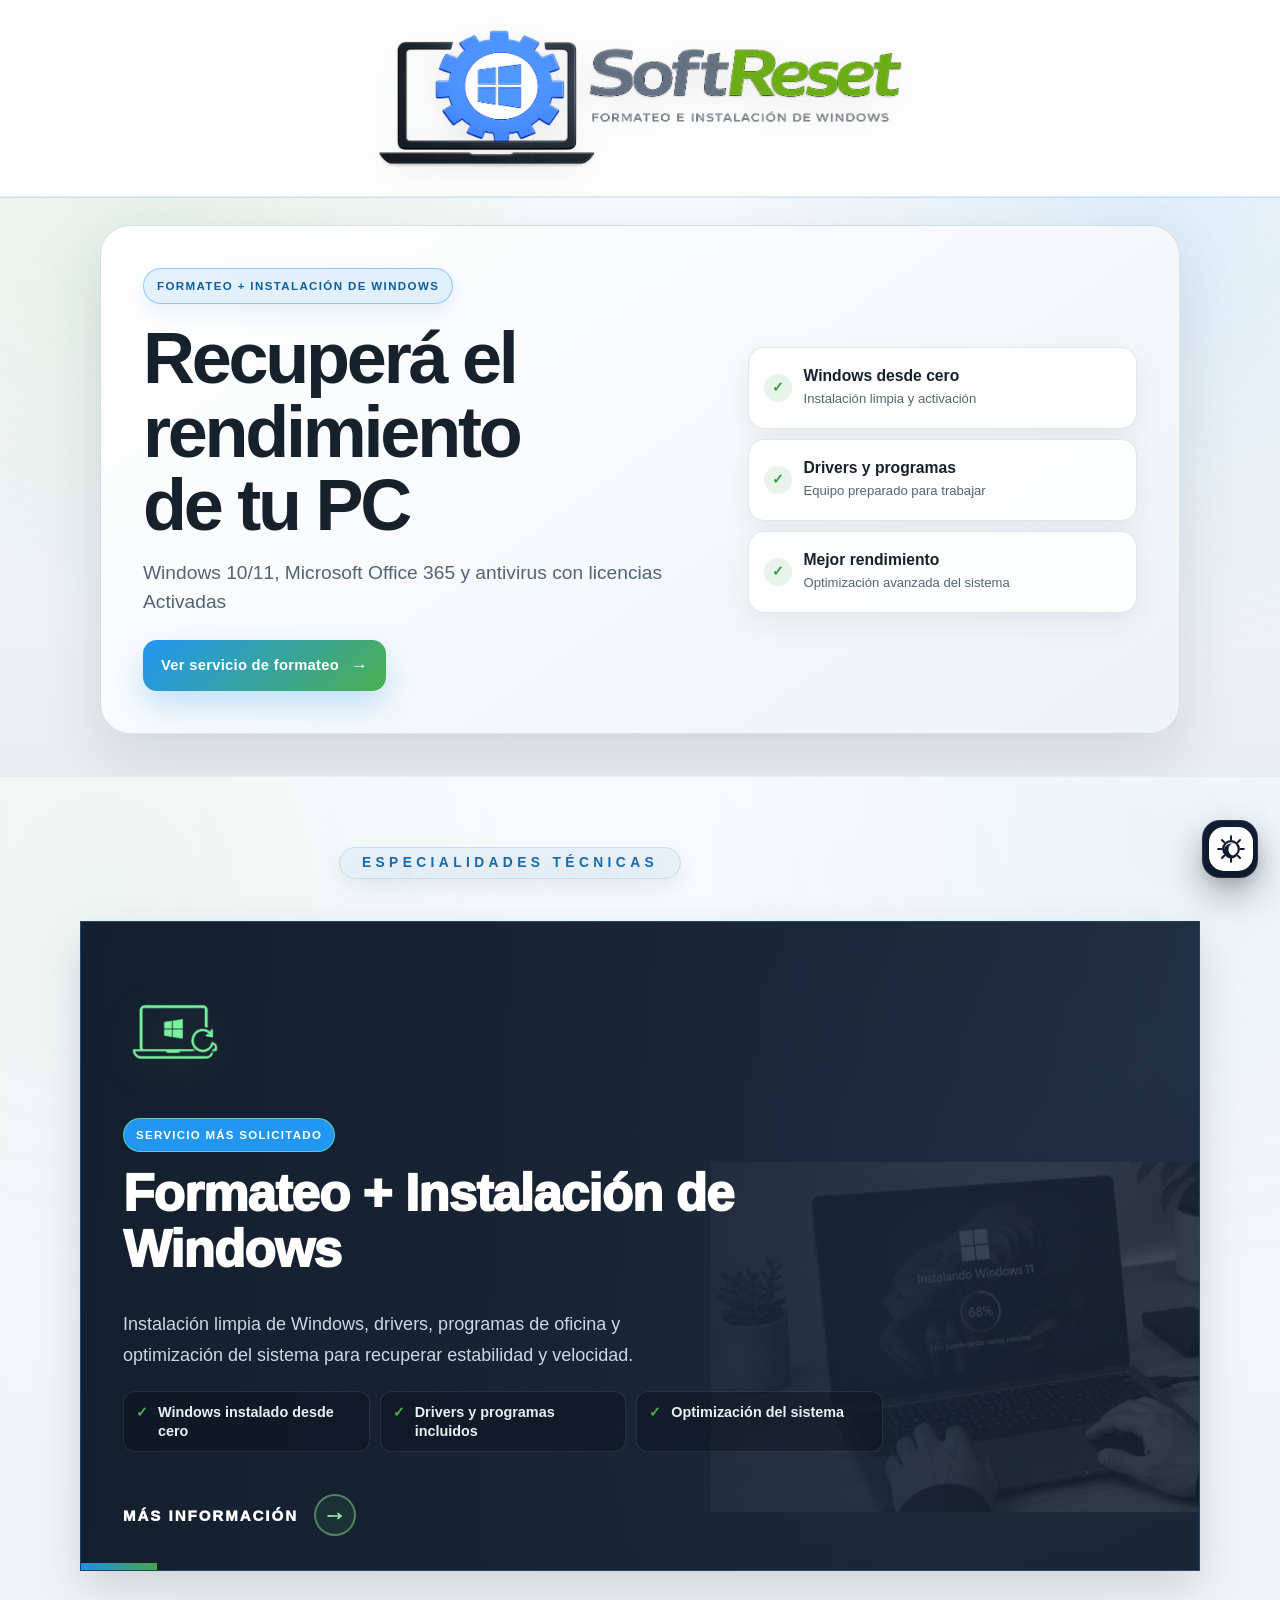
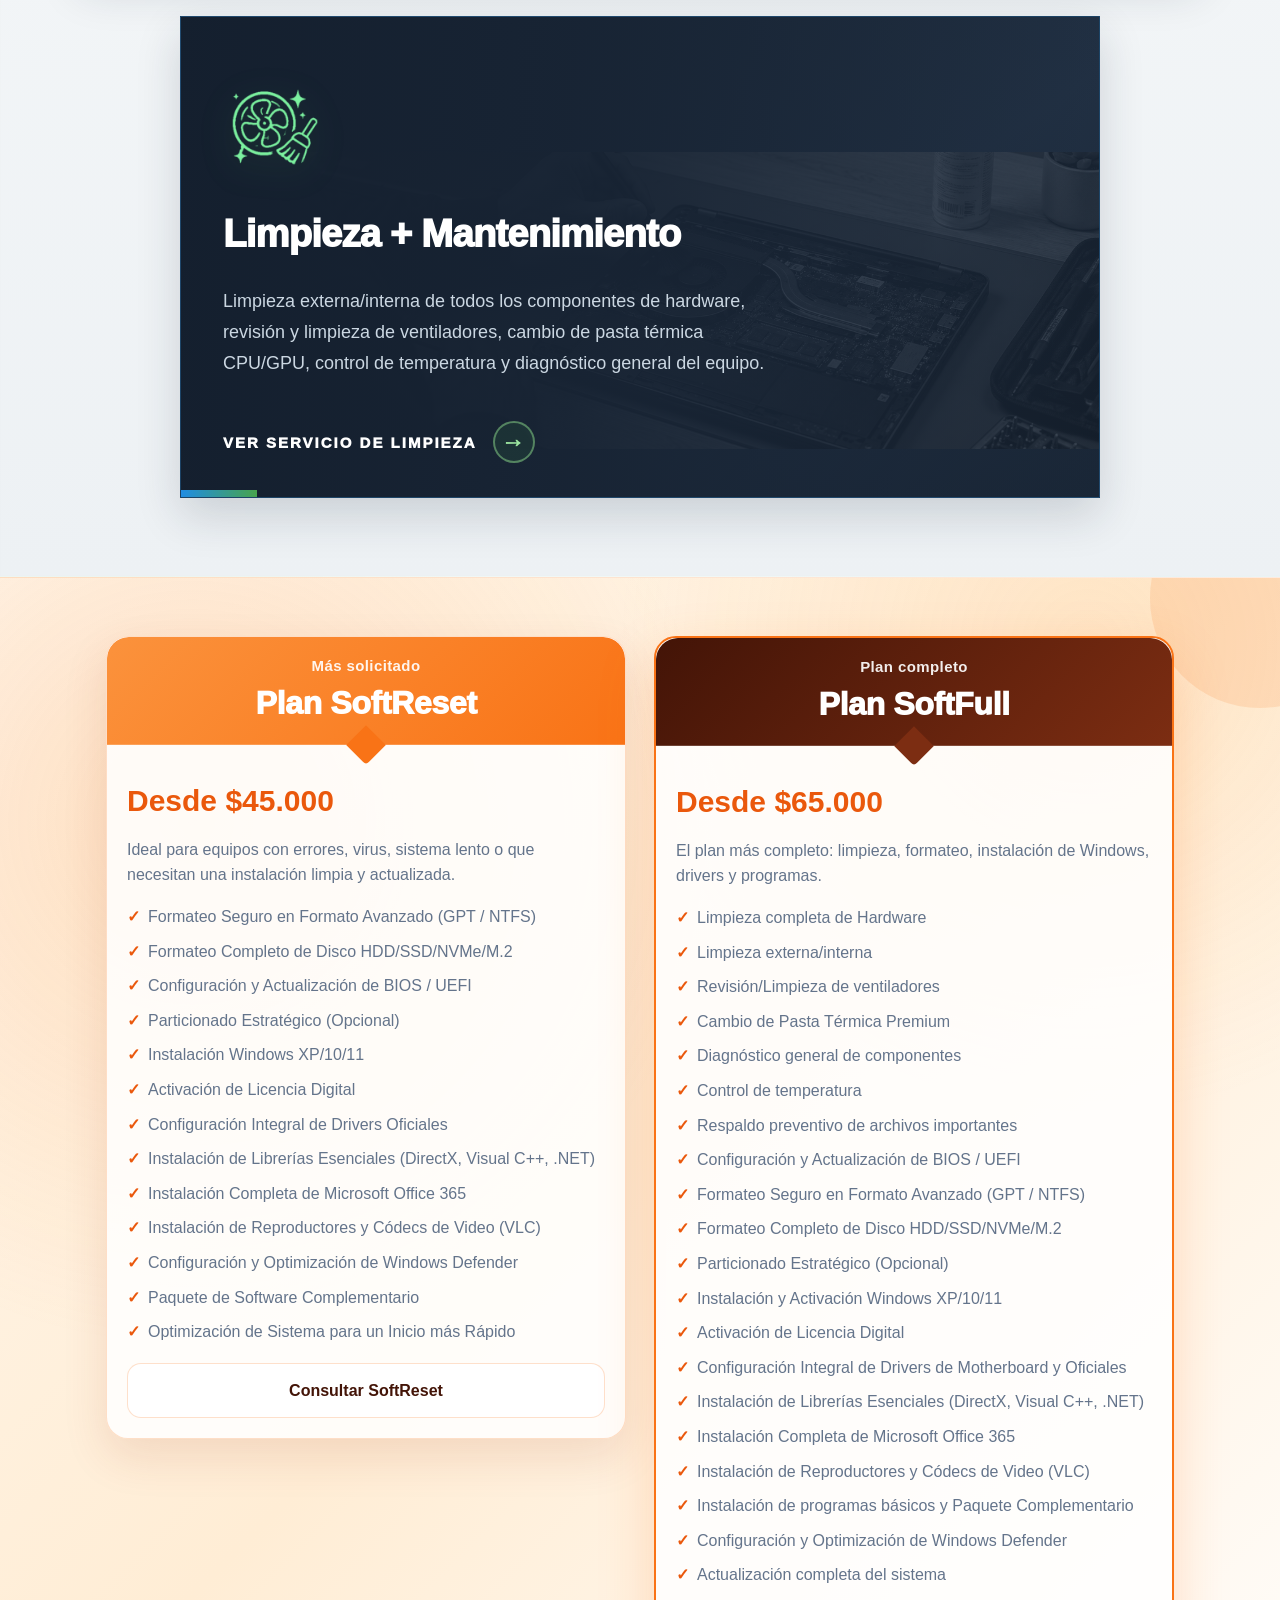
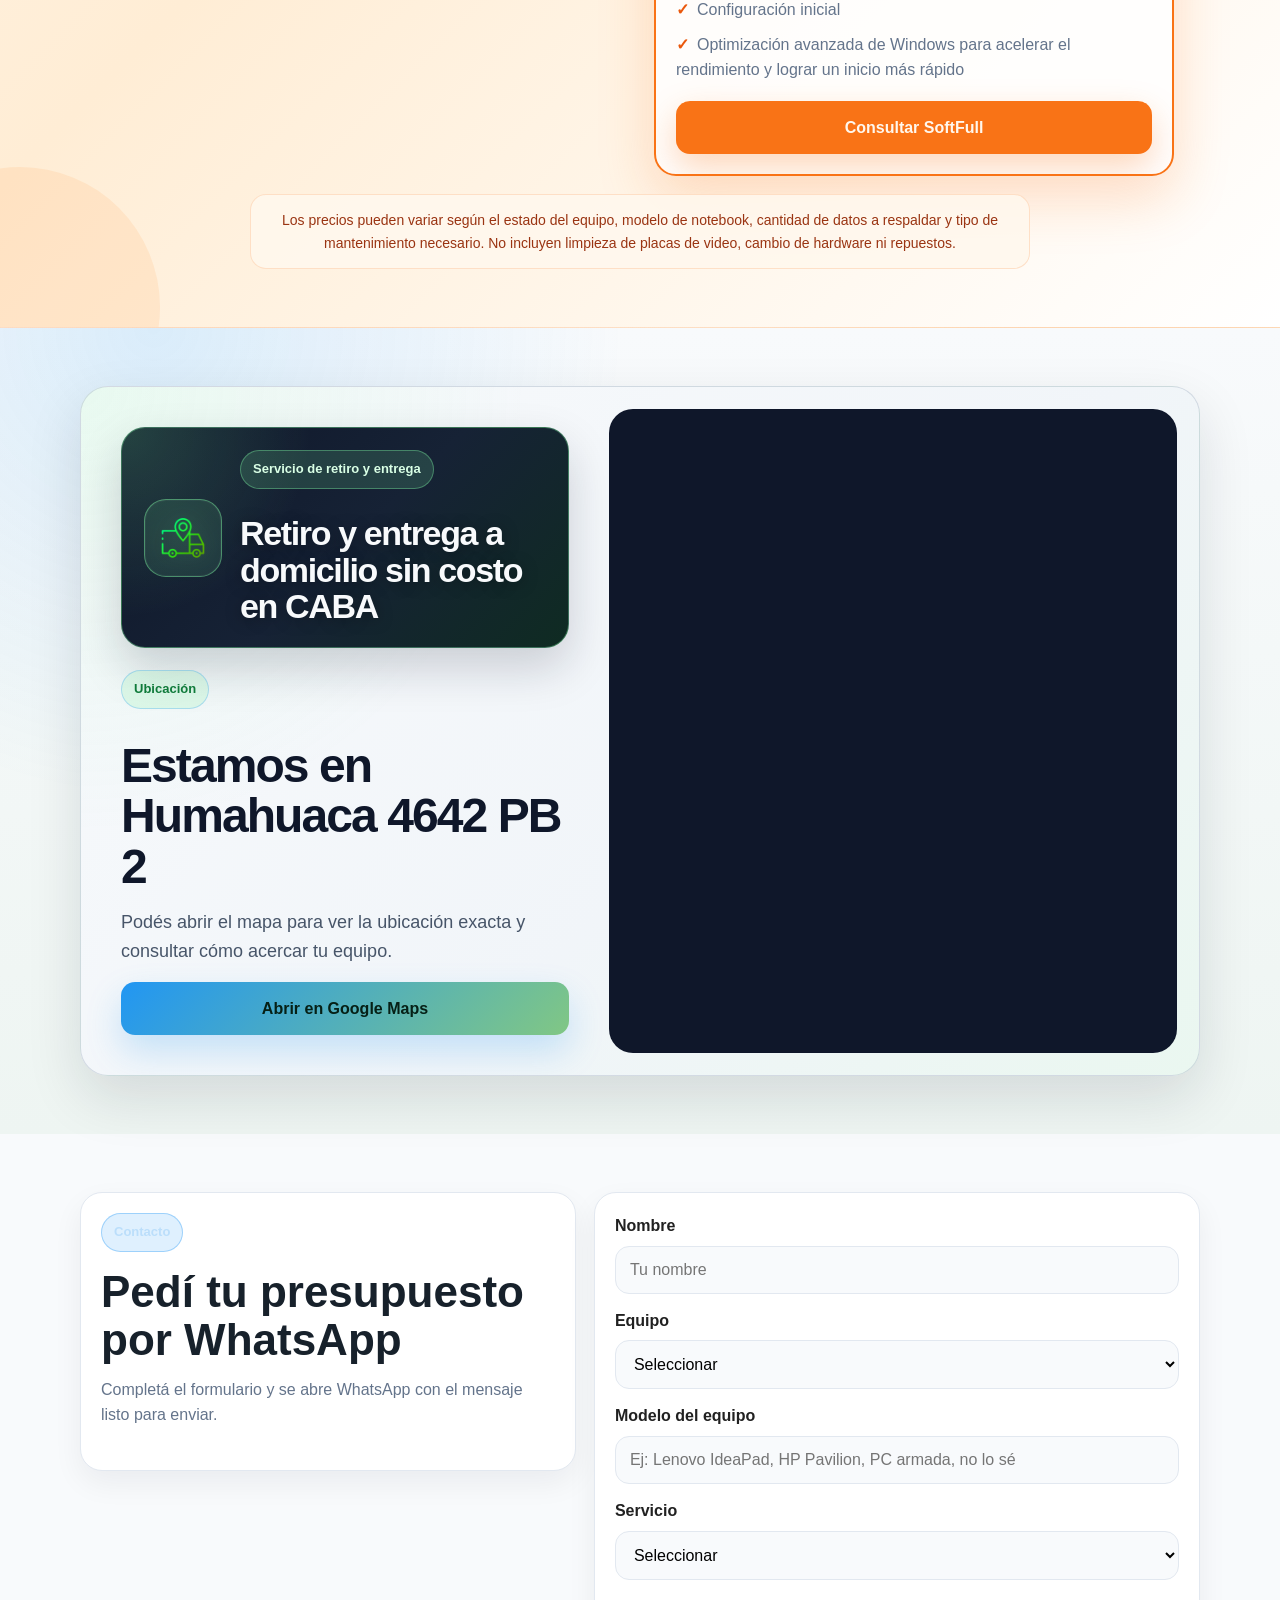
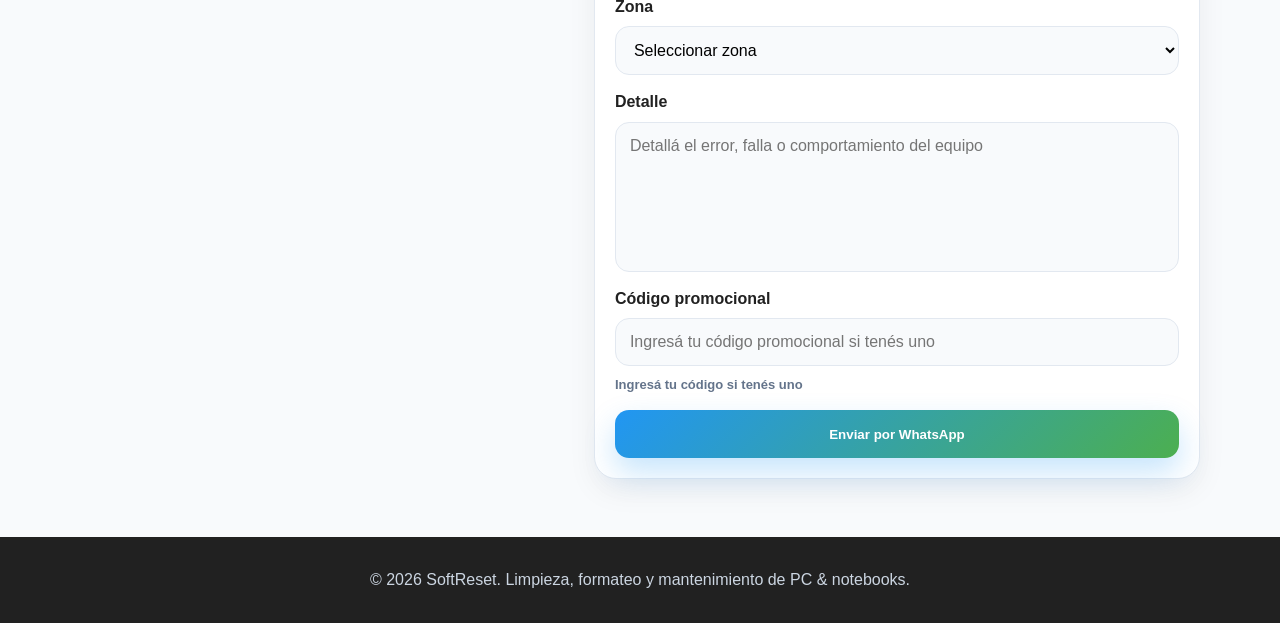
==== commit 3e80bb28: "Add files via upload" ====
--- a/index.html
+++ b/index.html
@@ -28,7 +28,11 @@
 <p>Windows 10/11, Microsoft Office 365 y antivirus con licencias Activadas</p>
 <a class="hero-primary-cta" href="formateo-instalacion-windows.html">Ver servicio de formateo <span>→</span></a>
 </div>
-
+<div aria-label="Beneficios" class="hero-summary hero-summary--compact">
+<div><span class="hero-summary-icon">✓</span><span><strong>Windows desde cero</strong><small>Instalación limpia y activación</small></span></div>
+<div><span class="hero-summary-icon">✓</span><span><strong>Drivers y programas</strong><small>Equipo preparado para trabajar</small></span></div>
+<div><span class="hero-summary-icon">✓</span><span><strong>Mejor rendimiento</strong><small>Optimización avanzada del sistema</small></span></div>
+</div>
 </div>
 </div>
 </section>
@@ -46,7 +50,7 @@
 </div>
 <div class="arc-service-content"><span class="service-priority-badge">SERVICIO MÁS SOLICITADO</span>
 <h3>Formateo + Instalación de Windows</h3>
-<p>Instalación limpia de Windows, drivers, programas de oficina y optimización del sistema.</p>
+<p>Instalación limpia de Windows, drivers, programas de oficina y optimización del sistema para recuperar estabilidad y velocidad.</p>
 <ul class="service-quick-benefits"><li>Windows instalado desde cero</li><li>Drivers y programas incluidos</li><li>Optimización del sistema</li></ul>
 </div>
 <a aria-label="Abrir página de Formateo e Instalación de Windows" class="arc-service-link" href="formateo-instalacion-windows.html">Más información <span>→</span></a>
@@ -58,12 +62,7 @@
 </div>
 <div class="arc-service-content">
 <h3>Limpieza + Mantenimiento</h3>
-<p>Limpieza de hardware, ventiladores, cambio de pasta térmica y diagnóstico de temperatura.</p>
-<ul class="service-quick-benefits">
-<li>Limpieza de ventiladores</li>
-<li>Cambio de pasta térmica CPU/GPU</li>
-<li>Control de temperatura y diagnóstico</li>
-</ul>
+<p>Limpieza externa/interna de todos los componentes de hardware, revisión y limpieza de ventiladores, cambio de pasta térmica CPU/GPU, control de temperatura y diagnóstico general del equipo.</p>
 </div>
 <a aria-label="Abrir página de Limpieza y Mantenimiento" class="arc-service-link" href="limpieza-mantenimiento.html">Ver servicio de limpieza <span>→</span></a>
 </article>
--- a/css/styles.css
+++ b/css/styles.css
@@ -9390,400 +9390,3 @@
     gap: 20px !important;
   }
 }
-
-/* Rediseño inmersivo de la página de Formateo: prioriza el móvil y la imagen como fondo. */
-body.formateo-page:not(.limpieza-page) .service-detail-main { display:block !important; padding:0 !important; min-height:0 !important; }
-body.formateo-page:not(.limpieza-page) .format-showcase-section--immersive { padding:0 0 46px !important; background:#080f19 !important; }
-body.formateo-page:not(.limpieza-page) .format-showcase-section--immersive > .container { width:100% !important; max-width:none !important; padding:0 !important; }
-body.formateo-page:not(.limpieza-page) .format-showcase { margin:0 auto !important; max-width:1100px; border:0 !important; border-radius:0 !important; overflow:hidden; background:#08111e !important; box-shadow:none !important; }
-body.formateo-page:not(.limpieza-page) .format-controls-zone { position:relative; z-index:5; padding:8px 5.5% 0 !important; background:#0a121e !important; }
-body.formateo-page:not(.limpieza-page) .format-feature-list { display:grid !important; grid-template-columns:repeat(4,minmax(0,1fr)) !important; gap:5px !important; margin:0 !important; border-bottom:1px solid rgba(255,255,255,.12); }
-body.formateo-page:not(.limpieza-page) .format-feature-button { position:relative; display:flex !important; flex-direction:column !important; justify-content:flex-start !important; align-items:center !important; gap:5px !important; min-width:0 !important; min-height:78px !important; padding:5px 2px 10px !important; border:0 !important; border-radius:0 !important; color:#c7ced8 !important; background:transparent !important; box-shadow:none !important; transform:none !important; text-align:center !important; }
-body.formateo-page:not(.limpieza-page) .format-feature-button::after { content:""; position:absolute; height:2px; left:0; right:0; bottom:-1px; background:transparent; }
-body.formateo-page:not(.limpieza-page) .format-feature-button svg { width:26px; height:26px; fill:none; stroke:currentColor; stroke-width:1.8; stroke-linecap:round; stroke-linejoin:round; }
-body.formateo-page:not(.limpieza-page) .format-feature-button:first-child svg path { fill:currentColor; stroke:none; }
-body.formateo-page:not(.limpieza-page) .format-feature-button span { font-size:clamp(10px,2.7vw,13px) !important; line-height:1.2 !important; letter-spacing:0 !important; font-weight:600 !important; }
-body.formateo-page:not(.limpieza-page) .format-feature-button strong { display:none !important; }
-body.formateo-page:not(.limpieza-page) .format-feature-button.active { color:#81e879 !important; background:transparent !important; border-color:transparent !important; }
-body.formateo-page:not(.limpieza-page) .format-feature-button.active::after { background:#79e66d; }
-body.formateo-page:not(.limpieza-page) .format-display { position:relative !important; display:flex !important; align-items:flex-end !important; min-height:590px !important; height: min(78vh,760px) !important; overflow:hidden !important; border:0 !important; border-radius:0 !important; background:#091321 !important; box-shadow:none !important; }
-body.formateo-page:not(.limpieza-page) .format-display::before { display:none !important; }
-body.formateo-page:not(.limpieza-page) .format-display-media { position:absolute !important; inset:0 !important; min-height:0 !important; z-index:0 !important; }
-body.formateo-page:not(.limpieza-page) .format-display-media::before { display:none !important; }
-body.formateo-page:not(.limpieza-page) .format-display-media img { display:block !important; width:100% !important; height:100% !important; min-height:0 !important; object-fit:cover !important; object-position:var(--format-mobile-position,center center) !important; opacity:1 !important; filter:none !important; transform:scale(var(--format-mobile-scale,1.04)) !important; transition:opacity .25s ease, transform .4s ease !important; }
-body.formateo-page:not(.limpieza-page) .format-hero-overlay { position:absolute; inset:0; z-index:1; background:linear-gradient(90deg,rgba(5,12,21,.92) 0%,rgba(5,12,21,.72) 48%,rgba(5,12,21,.30) 100%),linear-gradient(0deg,rgba(5,12,21,.80),transparent 65%),linear-gradient(180deg,rgba(5,12,21,.18),transparent 35%); }
-body.formateo-page:not(.limpieza-page) .format-hero-copy { position:relative !important; z-index:2 !important; width:min(100%,650px); padding:36px clamp(24px,6vw,62px) 42px !important; margin:0 !important; color:#fff !important; }
-body.formateo-page:not(.limpieza-page) .format-service-badge { display:inline-flex; align-items:center; margin:0 0 18px; padding:7px 14px; border-radius:30px; background:#4385f5; color:#fff; font-size:11px; line-height:1.2; font-weight:800; letter-spacing:1.2px; text-transform:uppercase; }
-body.formateo-page:not(.limpieza-page) .format-hero-copy h1 { max-width:540px; margin:0 0 16px; color:#fff; font-size:clamp(32px,6vw,56px); line-height:1.04; letter-spacing:-1.2px; font-weight:850; }
-body.formateo-page:not(.limpieza-page) .format-hero-copy > p { max-width:520px; margin:0; color:#d7dce4; font-size:clamp(15px,2.4vw,20px); line-height:1.5; font-weight:450; }
-body.formateo-page:not(.limpieza-page) .format-more-link { display:inline-flex; align-items:center; gap:14px; margin-top:28px; color:#fff; text-decoration:none; font-size:11px; font-weight:850; letter-spacing:1.5px; text-transform:uppercase; }
-body.formateo-page:not(.limpieza-page) .format-more-link span { display:inline-flex; align-items:center; justify-content:center; width:44px; height:44px; border:1.5px solid #72e56b; border-radius:50%; color:#72e56b; font-size:25px; line-height:1; }
-body.formateo-page:not(.limpieza-page) .format-details { padding:30px clamp(24px,6vw,62px) 42px !important; background:linear-gradient(135deg,#0b1726,#07101b) !important; color:#fff !important; }
-body.formateo-page:not(.limpieza-page) .format-details-copy { max-width:820px; margin:0 auto; }
-body.formateo-page:not(.limpieza-page) .format-details-eyebrow { margin:0 0 10px !important; color:#5595ff !important; font-size:12px !important; line-height:1.4 !important; font-weight:850 !important; letter-spacing:1.3px !important; text-transform:uppercase; }
-body.formateo-page:not(.limpieza-page) .format-details h2 { margin:0 0 10px !important; color:#f7f9fc !important; font-size:clamp(23px,4.5vw,34px) !important; line-height:1.15 !important; letter-spacing:-.5px !important; font-weight:850 !important; }
-body.formateo-page:not(.limpieza-page) .format-details-copy > p:not(.format-details-eyebrow) { margin:0 0 18px !important; color:#b8c2d0 !important; font-size:15px !important; line-height:1.55 !important; font-weight:450 !important; }
-body.formateo-page:not(.limpieza-page) .format-details ul { display:grid !important; gap:7px !important; margin:0 !important; padding:0 !important; list-style:none !important; }
-body.formateo-page:not(.limpieza-page) .format-details li { position:relative; padding:11px 12px 11px 42px !important; border:1px solid rgba(255,255,255,.09); border-radius:12px; color:#e7edf5 !important; background:rgba(3,10,19,.22); font-size:13px !important; line-height:1.35 !important; font-weight:550 !important; }
-body.formateo-page:not(.limpieza-page) .format-details li::before { content:"✓" !important; position:absolute; left:13px; top:9px; color:#76e56e !important; font-size:19px; font-weight:900; }
-body.formateo-page:not(.limpieza-page) .format-whatsapp-link { margin-top:22px; min-height:46px !important; padding:12px 22px !important; border-radius:8px !important; color:#fff !important; background:linear-gradient(100deg,#2178d5,#219c88) !important; box-shadow:none !important; text-decoration:none !important; font-size:14px; font-weight:750; }
-html[data-theme="light"] body.formateo-page:not(.limpieza-page) .format-controls-zone,
-html[data-theme="light"] body.formateo-page:not(.limpieza-page) .format-details { background:#0a121e !important; }
-@media (max-width:619px) {
- body.formateo-page:not(.limpieza-page) .format-feature-list { padding:0 !important; }
- body.formateo-page:not(.limpieza-page) .format-feature-button { min-height:74px !important; }
- body.formateo-page:not(.limpieza-page) .format-feature-button svg { width:24px; height:24px; }
- body.formateo-page:not(.limpieza-page) .format-display { min-height:570px !important; height:72vh !important; max-height:720px !important; }
- body.formateo-page:not(.limpieza-page) .format-display-media img { object-position:var(--format-mobile-position,58% center) !important; }
- body.formateo-page:not(.limpieza-page) .format-hero-overlay { background:linear-gradient(90deg,rgba(5,12,21,.86),rgba(5,12,21,.42)),linear-gradient(0deg,rgba(5,12,21,.92) 0%,rgba(5,12,21,.20) 76%,rgba(5,12,21,.22)); }
- body.formateo-page:not(.limpieza-page) .format-hero-copy { padding:28px 25px 32px !important; }
- body.formateo-page:not(.limpieza-page) .format-service-badge { margin-bottom:14px; font-size:10px; }
- body.formateo-page:not(.limpieza-page) .format-hero-copy h1 { font-size:clamp(30px,8.4vw,42px) !important; line-height:1.04 !important; }
- body.formateo-page:not(.limpieza-page) .format-hero-copy > p { font-size:15px !important; line-height:1.48 !important; }
- body.formateo-page:not(.limpieza-page) .format-more-link { margin-top:22px; }
- body.formateo-page:not(.limpieza-page) .format-details { padding:27px 24px 38px !important; }
-}
-@media (min-width:620px) {
- body.formateo-page:not(.limpieza-page) .format-display { min-height:640px !important; }
- body.formateo-page:not(.limpieza-page) .format-hero-copy { padding-bottom:58px !important; }
-}
-
-
-/* Corrección final SoftReset: pestañas horizontales superpuestas a la imagen, sin tarjetas. */
-body.service-detail-page.formateo-page:not(.limpieza-page) .format-showcase-section--immersive { padding:0 0 42px !important; background:#080f19 !important; }
-body.service-detail-page.formateo-page:not(.limpieza-page) .format-showcase-section--immersive > .container { width:100% !important; max-width:100% !important; padding:0 !important; }
-body.service-detail-page.formateo-page:not(.limpieza-page) .format-showcase { position:relative !important; width:100% !important; max-width:1000px !important; margin:0 auto !important; overflow:hidden !important; border:0 !important; border-radius:0 !important; background:#08111e !important; box-shadow:none !important; }
-body.service-detail-page.formateo-page:not(.limpieza-page) .format-display { position:relative !important; display:flex !important; align-items:flex-end !important; height:auto !important; min-height:690px !important; max-height:none !important; overflow:hidden !important; border:0 !important; border-radius:0 !important; background:#08111e !important; box-shadow:none !important; }
-body.service-detail-page.formateo-page:not(.limpieza-page) .format-controls-zone { position:absolute !important; z-index:5 !important; top:0 !important; left:0 !important; right:0 !important; padding:8px clamp(12px,5.5vw,54px) 0 !important; background:transparent !important; }
-body.service-detail-page.formateo-page:not(.limpieza-page) .format-feature-list { display:grid !important; grid-template-columns:repeat(4,minmax(0,1fr)) !important; align-items:stretch !important; gap:0 !important; width:100% !important; margin:0 !important; padding:0 !important; border:0 !important; border-bottom:1px solid rgba(255,255,255,.17) !important; background:transparent !important; }
-body.service-detail-page.formateo-page:not(.limpieza-page) .format-controls-zone .format-feature-button,
-body.service-detail-page.formateo-page:not(.limpieza-page) .format-feature-list .format-feature-button { position:relative !important; display:flex !important; flex-direction:column !important; justify-content:flex-start !important; align-items:center !important; gap:5px !important; width:100% !important; min-width:0 !important; min-height:78px !important; margin:0 !important; padding:4px 2px 10px !important; border:0 !important; border-radius:0 !important; color:#d2d8e1 !important; background:transparent !important; box-shadow:none !important; transform:none !important; text-align:center !important; }
-body.service-detail-page.formateo-page:not(.limpieza-page) .format-feature-button::before { display:none !important; content:none !important; }
-body.service-detail-page.formateo-page:not(.limpieza-page) .format-feature-button::after { content:"" !important; position:absolute !important; left:0 !important; right:0 !important; bottom:-1px !important; height:2px !important; background:transparent !important; border:0 !important; border-radius:0 !important; box-shadow:none !important; }
-body.service-detail-page.formateo-page:not(.limpieza-page) .format-feature-button svg { display:block !important; flex:0 0 auto !important; width:25px !important; height:25px !important; margin:0 !important; fill:none !important; stroke:currentColor !important; stroke-width:1.8 !important; stroke-linecap:round !important; stroke-linejoin:round !important; }
-body.service-detail-page.formateo-page:not(.limpieza-page) .format-feature-button:first-child svg path { fill:currentColor !important; stroke:none !important; }
-body.service-detail-page.formateo-page:not(.limpieza-page) .format-feature-button span { display:block !important; margin:0 !important; color:inherit !important; font-size:clamp(10px,2.7vw,13px) !important; line-height:1.18 !important; letter-spacing:0 !important; font-weight:600 !important; text-transform:none !important; }
-body.service-detail-page.formateo-page:not(.limpieza-page) .format-feature-button strong { display:none !important; }
-body.service-detail-page.formateo-page:not(.limpieza-page) .format-feature-button.active,
-body.service-detail-page.formateo-page:not(.limpieza-page) .format-feature-button:hover { color:#81e879 !important; border:0 !important; border-radius:0 !important; background:transparent !important; box-shadow:none !important; }
-body.service-detail-page.formateo-page:not(.limpieza-page) .format-feature-button.active::after { background:#79e66d !important; }
-body.service-detail-page.formateo-page:not(.limpieza-page) .format-display-media { position:absolute !important; inset:0 !important; z-index:0 !important; width:100% !important; height:100% !important; min-height:0 !important; overflow:hidden !important; }
-body.service-detail-page.formateo-page:not(.limpieza-page) .format-display-media img { display:block !important; width:100% !important; height:100% !important; min-height:0 !important; object-fit:cover !important; object-position:var(--format-mobile-position,55% center) !important; opacity:1 !important; filter:none !important; transform:scale(var(--format-mobile-scale,1.02)) !important; }
-body.service-detail-page.formateo-page:not(.limpieza-page) .format-hero-overlay { position:absolute !important; inset:0 !important; z-index:1 !important; background:linear-gradient(90deg,rgba(5,12,21,.88) 0%,rgba(5,12,21,.66) 48%,rgba(5,12,21,.30) 100%),linear-gradient(0deg,rgba(5,12,21,.94) 0%,rgba(5,12,21,.20) 66%,rgba(5,12,21,.30) 100%) !important; }
-body.service-detail-page.formateo-page:not(.limpieza-page) .format-hero-copy { position:relative !important; z-index:2 !important; width:min(100%,650px) !important; margin:0 !important; padding:160px clamp(24px,6vw,62px) 44px !important; color:#fff !important; }
-body.service-detail-page.formateo-page:not(.limpieza-page) .format-hero-copy h1 { max-width:540px !important; margin:0 0 14px !important; color:#fff !important; font-size:clamp(30px,6vw,52px) !important; line-height:1.04 !important; letter-spacing:-.8px !important; font-weight:850 !important; }
-body.service-detail-page.formateo-page:not(.limpieza-page) .format-hero-copy > p { max-width:520px !important; margin:0 !important; color:#d7dce4 !important; font-size:clamp(14px,2.4vw,18px) !important; line-height:1.48 !important; font-weight:450 !important; }
-body.service-detail-page.formateo-page:not(.limpieza-page) .format-service-badge { margin:0 0 14px !important; padding:7px 13px !important; border-radius:30px !important; background:#4385f5 !important; color:#fff !important; font-size:10px !important; line-height:1.2 !important; font-weight:800 !important; letter-spacing:1.1px !important; }
-body.service-detail-page.formateo-page:not(.limpieza-page) .format-more-link { margin-top:23px !important; }
-body.service-detail-page.formateo-page:not(.limpieza-page) .format-details { display:block !important; padding:28px clamp(24px,6vw,62px) 40px !important; border:0 !important; border-radius:0 !important; background:linear-gradient(135deg,#0b1726,#07101b) !important; color:#fff !important; }
-body.service-detail-page.formateo-page:not(.limpieza-page) .format-details-copy { width:100% !important; max-width:820px !important; margin:0 auto !important; }
-body.service-detail-page.formateo-page:not(.limpieza-page) .format-details ul { display:grid !important; grid-template-columns:minmax(0,1fr) !important; gap:7px !important; margin:18px 0 0 !important; padding:0 !important; list-style:none !important; }
-body.service-detail-page.formateo-page:not(.limpieza-page) .format-details li { min-width:0 !important; border-radius:12px !important; }
-@media (max-width:619px) {
- body.service-detail-page.formateo-page:not(.limpieza-page) .format-display { min-height:660px !important; }
- body.service-detail-page.formateo-page:not(.limpieza-page) .format-controls-zone { padding:8px 10px 0 !important; }
- body.service-detail-page.formateo-page:not(.limpieza-page) .format-feature-button,
- body.service-detail-page.formateo-page:not(.limpieza-page) .format-controls-zone .format-feature-button { min-height:74px !important; padding:4px 1px 9px !important; gap:5px !important; }
- body.service-detail-page.formateo-page:not(.limpieza-page) .format-feature-button svg { width:23px !important; height:23px !important; }
- body.service-detail-page.formateo-page:not(.limpieza-page) .format-feature-button span { font-size:clamp(9px,2.8vw,12px) !important; line-height:1.15 !important; }
- body.service-detail-page.formateo-page:not(.limpieza-page) .format-hero-copy { padding:145px 24px 38px !important; }
- body.service-detail-page.formateo-page:not(.limpieza-page) .format-hero-copy h1 { font-size:clamp(29px,8vw,40px) !important; line-height:1.05 !important; }
- body.service-detail-page.formateo-page:not(.limpieza-page) .format-hero-copy > p { font-size:15px !important; line-height:1.48 !important; }
- body.service-detail-page.formateo-page:not(.limpieza-page) .format-details { padding:26px 22px 36px !important; }
-}
-@media (min-width:620px) {
- body.service-detail-page.formateo-page:not(.limpieza-page) .format-display { min-height:740px !important; }
- body.service-detail-page.formateo-page:not(.limpieza-page) .format-hero-copy { padding-top:175px !important; }
-}
-
-/* SoftReset: servicio en tarjetas verticales con detalles desplegables */
-body.services-vertical-page { background:#080f19 !important; color:#f5f7fb; }
-body.services-vertical-page .site-header { position:relative; z-index:2; }
-body.services-vertical-page .services-vertical-main { width:100%; max-width:900px; margin:0 auto; background:#080f19; }
-body.services-vertical-page .services-intro { position:relative; min-height:490px; display:flex; align-items:flex-end; overflow:hidden; isolation:isolate; background:#08111e; }
-body.services-vertical-page .services-intro-image { position:absolute; inset:0; z-index:-2; background-image:url('../assets/img/formateo.png'); background-size:cover; background-position:center; transform:scale(1.02); }
-body.services-vertical-page .services-intro-shade { position:absolute; inset:0; z-index:-1; background:linear-gradient(90deg,rgba(4,11,20,.94) 0%,rgba(4,11,20,.72) 48%,rgba(4,11,20,.28) 100%),linear-gradient(0deg,rgba(4,11,20,.96),transparent 80%); }
-body.services-vertical-page .services-intro-copy { width:100%; max-width:650px; padding:52px clamp(22px,6vw,54px) 42px; }
-body.services-vertical-page .services-kicker,.service-detail-eyebrow { display:block; margin:0 0 14px; color:#4d91ff; font-size:12px; font-weight:800; letter-spacing:1.7px; text-transform:uppercase; }
-body.services-vertical-page .services-intro h1 { max-width:570px; margin:0 0 14px; color:#fff; font-size:clamp(31px,7.4vw,54px); line-height:1.06; letter-spacing:-.8px; }
-body.services-vertical-page .services-intro-copy>p { max-width:510px; margin:0; color:#d2dbe7; font-size:clamp(15px,3.7vw,18px); line-height:1.55; }
-body.services-vertical-page .services-scroll-link { display:inline-flex; align-items:center; gap:13px; margin-top:25px; color:#fff; text-decoration:none; text-transform:uppercase; font-size:11px; font-weight:850; letter-spacing:1.5px; }
-body.services-vertical-page .services-scroll-link span { display:grid; place-items:center; width:42px; height:42px; border:1.5px solid #72e56b; border-radius:50%; color:#72e56b; font-size:25px; }
-body.services-vertical-page .services-list-section { display:grid; gap:15px; padding:16px 14px 35px; }
-body.services-vertical-page .service-image-card { overflow:hidden; border:1px solid rgba(157,184,214,.17); border-radius:17px; background:#0b1727; box-shadow:0 12px 30px rgba(0,0,0,.18); }
-body.services-vertical-page .service-card-cover { position:relative; display:flex; align-items:flex-end; min-height:320px; overflow:hidden; isolation:isolate; background-size:cover; background-position:center; background-repeat:no-repeat; }
-body.services-vertical-page .service-card-cover-shade { position:absolute; inset:0; z-index:0; pointer-events:none; background:linear-gradient(0deg,rgba(3,10,19,.22) 0%,rgba(3,10,19,.06) 55%,rgba(3,10,19,.02) 100%); }
-body.services-vertical-page .service-card-heading { position:relative; z-index:1; }
-body.services-vertical-page .service-card-heading { width:100%; padding:28px 22px 23px; }
-body.services-vertical-page .service-card-icon { display:flex; align-items:center; justify-content:flex-start; width:58px; height:58px; margin-bottom:13px; color:#7be875; line-height:1; font-weight:700; }
-body.services-vertical-page .service-card-icon svg { display:block; width:56px; height:56px; overflow:visible; filter:drop-shadow(0 2px 7px rgba(123,232,117,.14)); }
-body.services-vertical-page .service-card-icon.windows-icon { width:58px; height:58px; }
-body.services-vertical-page .service-card-icon.windows-icon svg { width:56px; height:56px; }
-body.services-vertical-page .service-card-heading h2 { margin:0 0 8px; color:#fff; font-size:clamp(23px,5.3vw,31px); line-height:1.12; letter-spacing:-.3px; }
-body.services-vertical-page .service-card-heading p { max-width:460px; margin:0; color:#d8e0ec; font-size:15px; line-height:1.45; }
-body.services-vertical-page .service-more-button { display:inline-flex; align-items:center; gap:9px; min-height:38px; margin-top:17px; padding:8px 16px; border:1px solid #73e779; border-radius:22px; background:rgba(5,15,28,.65); color:#fff; font-family:inherit; font-size:13px; font-weight:700; line-height:1.2; cursor:pointer; }
-body.services-vertical-page .service-more-button span { color:#7be875; font-size:18px; }
-body.services-vertical-page .service-more-button:hover,body.services-vertical-page .service-more-button:focus-visible { background:#143d3c; outline:2px solid rgba(123,232,117,.35); outline-offset:2px; }
-body.services-vertical-page .service-close-button { display:flex; align-items:center; justify-content:center; min-height:48px; width:100%; margin-top:20px; padding:12px 18px; border:0; border-radius:28px; background:linear-gradient(100deg,#167be4,#259ce5 52%,#36ad73); color:#fff; font-family:inherit; font-size:12px; font-weight:850; letter-spacing:1px; line-height:1.2; text-align:center; text-transform:uppercase; cursor:pointer; box-shadow:0 10px 24px rgba(22,123,228,.16); }
-body.services-vertical-page .service-close-button:hover,body.services-vertical-page .service-close-button:focus-visible { filter:brightness(1.06); outline:2px solid rgba(123,232,117,.45); outline-offset:3px; }
-body.services-vertical-page .service-card-details { padding:24px 22px 26px; border-top:1px solid rgba(150,175,203,.15); background:linear-gradient(145deg,#0b1727,#0a1320); }
-body.services-vertical-page .service-card-details[hidden] { display:none !important; }
-body.services-vertical-page .service-card-details h3 { margin:0 0 12px; color:#f8fafc; font-size:clamp(22px,5vw,29px); line-height:1.15; }
-body.services-vertical-page .service-card-details>p:not(.service-detail-eyebrow) { margin:0 0 18px; color:#bac7d8; font-size:15px; line-height:1.65; }
-body.services-vertical-page .service-card-details ul { display:grid; gap:9px; margin:0 0 23px; padding:0; list-style:none; }
-body.services-vertical-page .service-card-details li { position:relative; padding:10px 12px 10px 34px; border:1px solid rgba(151,174,201,.14); border-radius:10px; background:rgba(4,12,22,.42); color:#eaf0f8; font-size:14px; line-height:1.4; }
-body.services-vertical-page .service-card-details li::before { content:'✓'; position:absolute; left:12px; top:9px; color:#72e56b; font-size:18px; font-weight:800; }
-body.services-vertical-page .service-consult-button { display:flex; align-items:center; justify-content:center; min-height:48px; width:100%; padding:12px 18px; border-radius:28px; background:linear-gradient(100deg,#167be4,#259ce5 52%,#36ad73); color:#fff; text-decoration:none; text-align:center; text-transform:uppercase; font-size:12px; font-weight:850; letter-spacing:1px; }
-body.services-vertical-page .service-detail-footer { background:#f5f7fb; color:#52657e; }
-body.services-vertical-page .service-detail-footer p { margin:0; padding:24px 0; text-align:center; line-height:1.6; }
-body.services-vertical-page .mobile-bottom-bar { display:none !important; }
-/* Solo en la página de formateo volvemos a mostrar la barra para cambiar de tema. */
-body.formateo-page .mobile-bottom-bar { display:grid !important; }
-@media(min-width:700px) {
- body.services-vertical-page .services-intro { min-height:570px; }
- body.services-vertical-page .services-list-section { padding:24px 22px 45px; gap:20px; }
- body.services-vertical-page .service-card-cover { min-height:365px; }
- body.services-vertical-page .service-card-heading { padding:34px 32px 28px; }
- body.services-vertical-page .service-card-details { padding:30px 32px; }
-}
-@media(max-width:380px) {
- body.services-vertical-page .services-intro { min-height:455px; }
- body.services-vertical-page .services-intro-copy { padding:38px 19px 31px; }
- body.services-vertical-page .service-card-cover { min-height:295px; }
- body.services-vertical-page .service-card-heading { padding:23px 18px 20px; }
- body.services-vertical-page .service-card-details { padding:21px 17px 23px; }
-}
-
-
-/* SoftReset: barra inferior animada en las cuatro tarjetas verticales.
-   Replica el gesto de las tarjetas de la página principal: se expande
-   de izquierda a derecha al pasar el mouse, enfocar o seleccionar con el dedo. */
-body.services-vertical-page .service-image-card {
-  position: relative;
-  isolation: isolate;
-  overflow: hidden;
-}
-body.services-vertical-page .service-image-card::after {
-  content: "";
-  position: absolute;
-  z-index: 5;
-  left: 0;
-  bottom: 0;
-  width: 76px;
-  height: 7px;
-  border-radius: 0 5px 0 0;
-  background: linear-gradient(90deg, #2196F3 0%, #22a9c9 52%, #4CAF50 100%);
-  opacity: .95;
-  pointer-events: none;
-  transform-origin: left center;
-  transition: width .78s cubic-bezier(.22,.8,.22,1), opacity .28s ease, box-shadow .28s ease;
-}
-body.services-vertical-page .service-image-card:hover::after,
-body.services-vertical-page .service-image-card:focus-within::after,
-body.services-vertical-page .service-image-card:focus-visible::after,
-body.services-vertical-page .service-image-card.is-active::after {
-  width: 100%;
-  opacity: 1;
-  box-shadow: 0 0 24px rgba(33,150,243,.38);
-}
-@media (prefers-reduced-motion: reduce) {
-  body.services-vertical-page .service-image-card::after { transition: none; }
-}
-
-/* Ajustes solicitados: portada compacta e iconografía de línea */
-body.services-vertical-page .services-intro { min-height:0 !important; height:auto !important; align-items:center !important; }
-body.services-vertical-page .services-intro-copy { max-width:760px !important; padding:30px clamp(22px,6vw,54px) 32px !important; }
-body.services-vertical-page .services-intro h1 { max-width:700px !important; margin-bottom:12px !important; }
-body.services-vertical-page .services-intro-copy>p { max-width:680px !important; }
-body.services-vertical-page .services-scroll-link { display:none !important; }
-body.services-vertical-page .service-card-icon { width:76px !important; height:76px !important; margin-bottom:12px !important; color:#78f39a !important; }
-body.services-vertical-page .service-card-icon svg { width:72px !important; height:72px !important; overflow:visible !important; filter:drop-shadow(0 0 8px rgba(120,243,154,.16)); }
-body.services-vertical-page .service-card-icon.windows-icon { width:76px !important; height:76px !important; }
-body.services-vertical-page .service-card-icon.windows-icon svg { width:72px !important; height:72px !important; }
-@media (max-width:600px) { body.services-vertical-page .services-intro-copy { padding:28px 22px 30px !important; } body.services-vertical-page .services-intro h1 { font-size:clamp(29px,7.4vw,42px) !important; } }
-
-/* SoftReset service cards: monochrome icon aligned as part of each title */
-body.services-vertical-page .service-card-heading {
-  display: flex !important;
-  flex-direction: column !important;
-  align-items: flex-start !important;
-}
-body.services-vertical-page .service-card-icon,
-body.services-vertical-page .service-card-icon.windows-icon {
-  display: flex !important;
-  align-items: center !important;
-  justify-content: flex-start !important;
-  width: 58px !important;
-  height: 58px !important;
-  margin: 0 0 12px !important;
-  color: #d0d4da !important;
-}
-body.services-vertical-page .service-card-icon svg,
-body.services-vertical-page .service-card-icon.windows-icon svg {
-  display: block !important;
-  width: 54px !important;
-  height: 54px !important;
-  color: #d0d4da !important;
-  filter: none !important;
-}
-body.services-vertical-page .service-card-heading h2 {
-  margin-top: 0 !important;
-}
-
-
-/* Portada de servicios: logo de marca en lugar del rótulo superior */
-body.services-vertical-page .services-intro-copy { position:relative; }
-body.services-vertical-page .services-brand-mark { display:block; width:clamp(150px, 42vw, 225px); height:auto; object-fit:contain; margin:0 auto 18px; }
-@media (max-width:600px) { body.services-vertical-page .services-brand-mark { width:clamp(145px, 46vw, 195px); margin-bottom:16px; } }
-
-/* Corrección de espacio sobrante al final de la página de servicios.
-   Limita la regla a esta página para no afectar el resto del sitio. */
-html:has(body.services-vertical-page),
-body.services-vertical-page {
-  min-height: 0 !important;
-  height: auto !important;
-  margin-bottom: 0 !important;
-  padding-bottom: 0 !important;
-  background: #080f19 !important;
-}
-body.services-vertical-page .services-vertical-main {
-  min-height: 0 !important;
-  height: auto !important;
-  margin-bottom: 0 !important;
-  padding-bottom: 0 !important;
-}
-body.services-vertical-page .services-list-section {
-  padding-bottom: 20px !important;
-}
-body.services-vertical-page .service-detail-footer {
-  display: block !important;
-  box-sizing: border-box !important;
-  min-height: 0 !important;
-  height: auto !important;
-  margin: 0 !important;
-  padding: 0 16px !important;
-  background: #f5f7fb !important;
-  color: #52657e !important;
-}
-body.services-vertical-page .service-detail-footer .container {
-  min-height: 0 !important;
-  height: auto !important;
-  padding-top: 0 !important;
-  padding-bottom: 0 !important;
-}
-body.services-vertical-page .service-detail-footer p {
-  margin: 0 !important;
-  padding: 22px 0 !important;
-  line-height: 1.5 !important;
-}
-@media (max-width: 600px) {
-  body.services-vertical-page .services-list-section { padding-bottom: 16px !important; }
-  body.services-vertical-page .service-detail-footer { padding-inline: 14px !important; }
-  body.services-vertical-page .service-detail-footer p { padding: 18px 0 !important; }
-}
-
-
-/* Limpieza y mantenimiento: las cuatro opciones quedan entre el título y la imagen. */
-body.service-detail-page.limpieza-page .format-display { display:flex !important; flex-direction:column !important; min-height:0 !important; height:auto !important; max-height:none !important; }
-body.service-detail-page.limpieza-page .format-display-title { position:relative !important; z-index:2 !important; width:100% !important; padding:clamp(20px,3vw,34px) clamp(22px,4vw,46px) 18px !important; background:linear-gradient(115deg,#172b42 0%,#203e5b 58%,#174638 100%) !important; border-radius:24px 24px 0 0 !important; }
-body.service-detail-page.limpieza-page .format-display-title h3 { margin:0 !important; font-size:clamp(25px,4vw,42px) !important; line-height:1.08 !important; }
-body.service-detail-page.limpieza-page .format-feature-list { position:relative !important; z-index:2 !important; display:grid !important; grid-template-columns:repeat(4,minmax(0,1fr)) !important; gap:8px !important; width:100% !important; margin:0 !important; padding:16px clamp(12px,2.5vw,26px) 18px !important; background:#f5f7fb !important; border-bottom:1px solid #d9e1ea !important; }
-body.service-detail-page.limpieza-page .format-feature-list .format-feature-button { min-width:0 !important; min-height:64px !important; padding:12px 10px !important; gap:8px !important; border:1px solid #d3dce6 !important; border-radius:14px !important; color:#172b42 !important; background:#ffffff !important; box-shadow:0 5px 14px rgba(19,39,61,.06) !important; }
-body.service-detail-page.limpieza-page .format-feature-list .format-feature-button span { font-size:clamp(12px,1.35vw,16px) !important; line-height:1.2 !important; font-weight:750 !important; }
-body.service-detail-page.limpieza-page .format-feature-list .format-feature-button strong { width:28px !important; height:28px !important; flex:0 0 28px !important; font-size:18px !important; }
-body.service-detail-page.limpieza-page .format-feature-list .format-feature-button.active { border-color:#48a7e8 !important; color:#172b42 !important; background:#e7f2fb !important; box-shadow:inset 0 0 0 1px rgba(72,167,232,.18) !important; }
-body.service-detail-page.limpieza-page .format-display-media { width:100% !important; min-height:0 !important; height:clamp(260px,40vw,440px) !important; }
-body.service-detail-page.limpieza-page .format-display-media img { display:block !important; width:100% !important; height:100% !important; min-height:0 !important; object-fit:cover !important; }
-body.service-detail-page.limpieza-page .format-display-copy { padding:clamp(22px,4vw,42px) !important; background:#fff !important; color:#24364a !important; }
-body.service-detail-page.limpieza-page .format-display-copy p { color:#52657c !important; }
-body.service-detail-page.limpieza-page .limpieza-controls-bottom { padding:22px clamp(18px,4vw,42px) 34px !important; background:#f5f7fb !important; }
-body.service-detail-page.limpieza-page .limpieza-controls-bottom .format-showcase-actions { max-width:1120px !important; margin:0 auto !important; text-align:center !important; }
-@media (max-width:619px) {
- body.service-detail-page.limpieza-page .format-display-title { padding:20px 22px 14px !important; border-radius:20px 20px 0 0 !important; }
- body.service-detail-page.limpieza-page .format-display-title h3 { font-size:clamp(25px,7vw,34px) !important; }
- body.service-detail-page.limpieza-page .format-feature-list { grid-template-columns:repeat(2,minmax(0,1fr)) !important; gap:8px !important; padding:12px 12px 16px !important; }
- body.service-detail-page.limpieza-page .format-feature-list .format-feature-button { min-height:72px !important; padding:12px 10px !important; gap:8px !important; }
- body.service-detail-page.limpieza-page .format-feature-list .format-feature-button span { font-size:clamp(12px,3.3vw,15px) !important; }
- body.service-detail-page.limpieza-page .format-display-media { height:clamp(250px,65vw,360px) !important; }
-}
-
-/* Ajuste final: opciones de Limpieza y Mantenimiento en la franja entre el logo y el título. */
-body.service-detail-page.limpieza-page .format-showcase { display:flex !important; flex-direction:column !important; gap:0 !important; overflow:visible !important; background:transparent !important; box-shadow:none !important; border:0 !important; }
-body.service-detail-page.limpieza-page .format-showcase > .format-feature-list { order:0 !important; position:relative !important; display:grid !important; grid-template-columns:repeat(4,minmax(0,1fr)) !important; gap:8px !important; width:100% !important; margin:0 0 10px !important; padding:10px clamp(12px,2.5vw,26px) !important; background:#f5f7fb !important; border:0 !important; }
-body.service-detail-page.limpieza-page .format-showcase > .format-display { order:1 !important; }
-body.service-detail-page.limpieza-page .format-showcase > .limpieza-controls-bottom { order:2 !important; position:relative !important; width:100% !important; }
-body.service-detail-page.limpieza-page .format-showcase > .format-feature-list .format-feature-button { display:flex !important; flex-direction:row !important; align-items:center !important; justify-content:space-between !important; min-width:0 !important; min-height:64px !important; padding:12px 10px !important; gap:8px !important; border:1px solid #d3dce6 !important; border-radius:14px !important; color:#172b42 !important; background:#fff !important; box-shadow:0 5px 14px rgba(19,39,61,.06) !important; text-align:left !important; }
-body.service-detail-page.limpieza-page .format-showcase > .format-feature-list .format-feature-button span { font-size:clamp(12px,1.35vw,16px) !important; line-height:1.2 !important; font-weight:750 !important; }
-body.service-detail-page.limpieza-page .format-showcase > .format-feature-list .format-feature-button strong { display:flex !important; align-items:center !important; justify-content:center !important; width:28px !important; height:28px !important; flex:0 0 28px !important; border-radius:50% !important; color:#fff !important; background:#172b42 !important; font-size:18px !important; }
-body.service-detail-page.limpieza-page .format-showcase > .format-feature-list .format-feature-button.active { border-color:#48a7e8 !important; background:#e7f2fb !important; }
-@media (max-width:619px) { body.service-detail-page.limpieza-page .format-showcase > .format-feature-list { grid-template-columns:repeat(2,minmax(0,1fr)) !important; gap:8px !important; padding:8px 12px !important; margin-bottom:10px !important; } body.service-detail-page.limpieza-page .format-showcase > .format-feature-list .format-feature-button { min-height:72px !important; padding:12px 10px !important; } body.service-detail-page.limpieza-page .format-showcase > .format-feature-list .format-feature-button span { font-size:clamp(12px,3.3vw,15px) !important; } }
-
-/* Corrección: quitar el bloque vacío bajo el copyright en la página principal móvil. */
-@media (max-width: 619px) {
-  body:not(.service-detail-page) footer {
-    padding-bottom: 20px !important;
-    min-height: 0 !important;
-  }
-  body:not(.service-detail-page) footer .container {
-    padding-bottom: 0 !important;
-    min-height: 0 !important;
-  }
-}
-
-
-/* Portada simplificada de formateo: sin fotografía ni título largo. */
-body.services-vertical-page .services-intro {
-  min-height: 0 !important;
-  height: auto !important;
-  display: flex !important;
-  align-items: center !important;
-  justify-content: center !important;
-  overflow: hidden !important;
-  background: linear-gradient(115deg, #14263b 0%, #183b43 100%) !important;
-  padding: 0 !important;
-}
-body.services-vertical-page .services-intro-image,
-body.services-vertical-page .services-intro-shade { display: none !important; }
-body.services-vertical-page .services-intro-copy {
-  width: 100% !important;
-  max-width: 900px !important;
-  padding: 30px clamp(20px, 5vw, 44px) 27px !important;
-  text-align: center !important;
-}
-body.services-vertical-page .services-brand-mark {
-  width: clamp(220px, 68vw, 420px) !important;
-  max-width: 100% !important;
-  margin: 0 auto 12px !important;
-}
-body.services-vertical-page .services-intro-copy > p {
-  max-width: none !important;
-  margin: 0 auto !important;
-  color: #d5e1eb !important;
-  font-size: clamp(14px, 3.5vw, 17px) !important;
-  line-height: 1.45 !important;
-}
-@media (max-width: 600px) {
-  body.services-vertical-page .services-intro-copy { padding: 24px 18px 22px !important; }
-  body.services-vertical-page .services-brand-mark { width: clamp(210px, 76vw, 340px) !important; }
-}
-
-
-/* Encabezado oscuro aplicado únicamente a formateo-instalacion-windows.html */
-body.formateo-page.services-vertical-page .services-intro {
-  background: linear-gradient(115deg, #0b1424 0%, #10283a 55%, #123b3a 100%) !important;
-  border-bottom: 1px solid rgba(100, 170, 205, 0.18);
-}
-
-/* Barra flotante con auto-ocultación compartida por todas las páginas. */
-.mobile-bottom-bar {
-  transition: transform .45s ease, opacity .35s ease, bottom .45s ease !important;
-  will-change: transform, opacity;
-}
-.mobile-bottom-bar.auto-hidden {
-  transform: translateY(calc(100% + 24px)) !important;
-  opacity: 0 !important;
-  pointer-events: none !important;
-}
-@media (prefers-reduced-motion: reduce) {
-  .mobile-bottom-bar { transition: opacity .2s ease !important; }
-}
